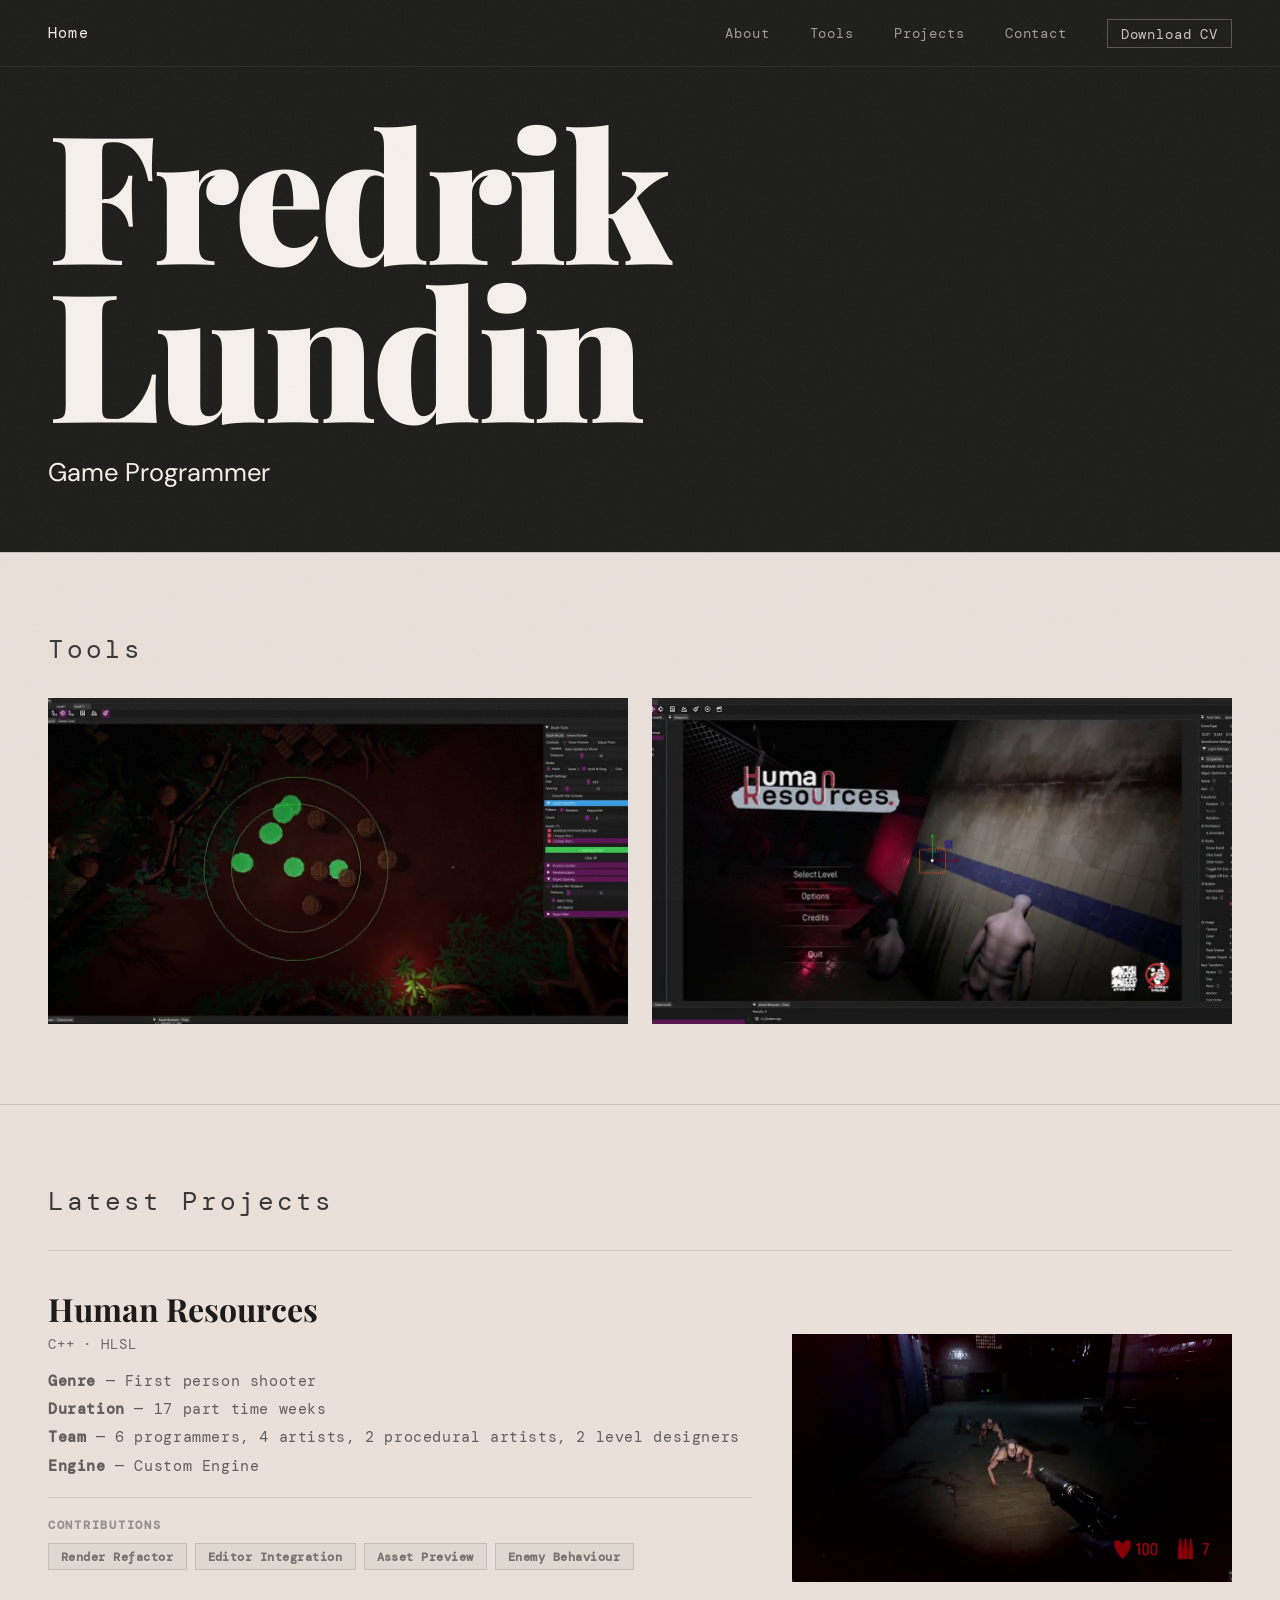
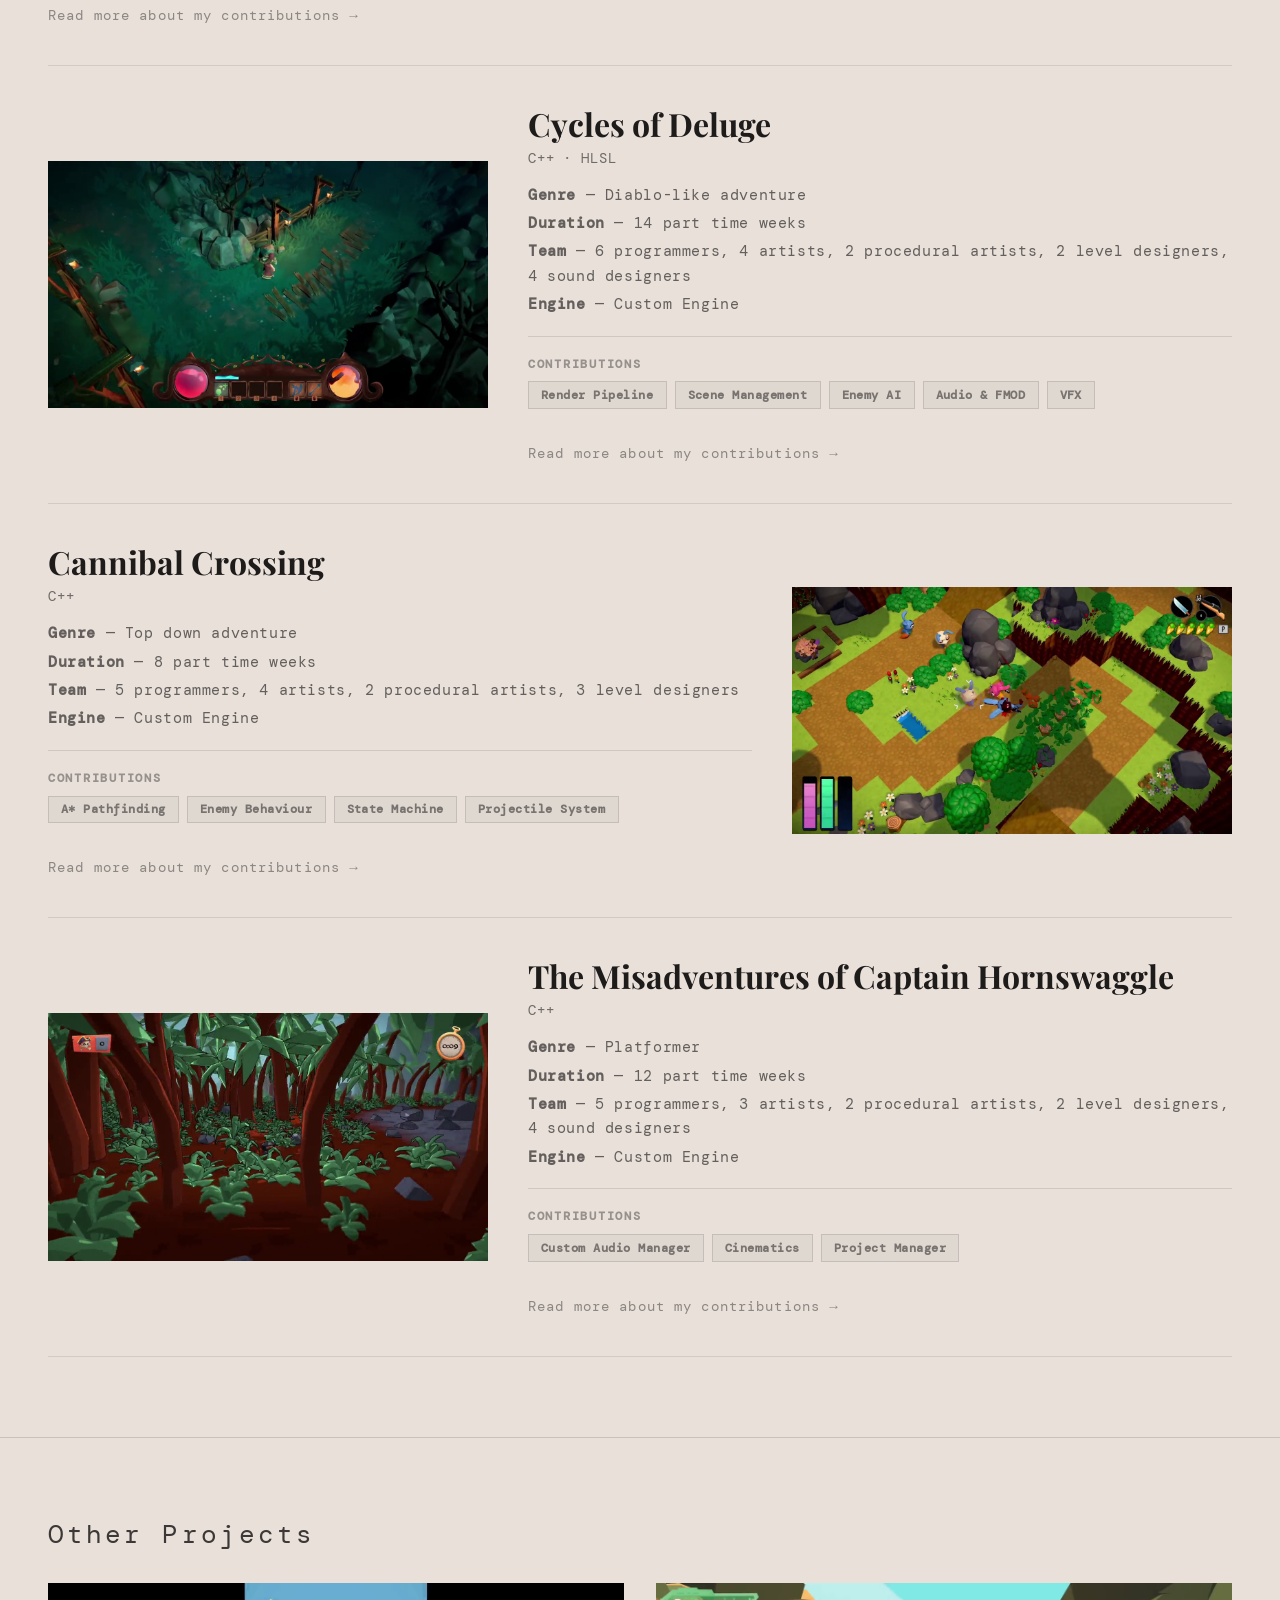
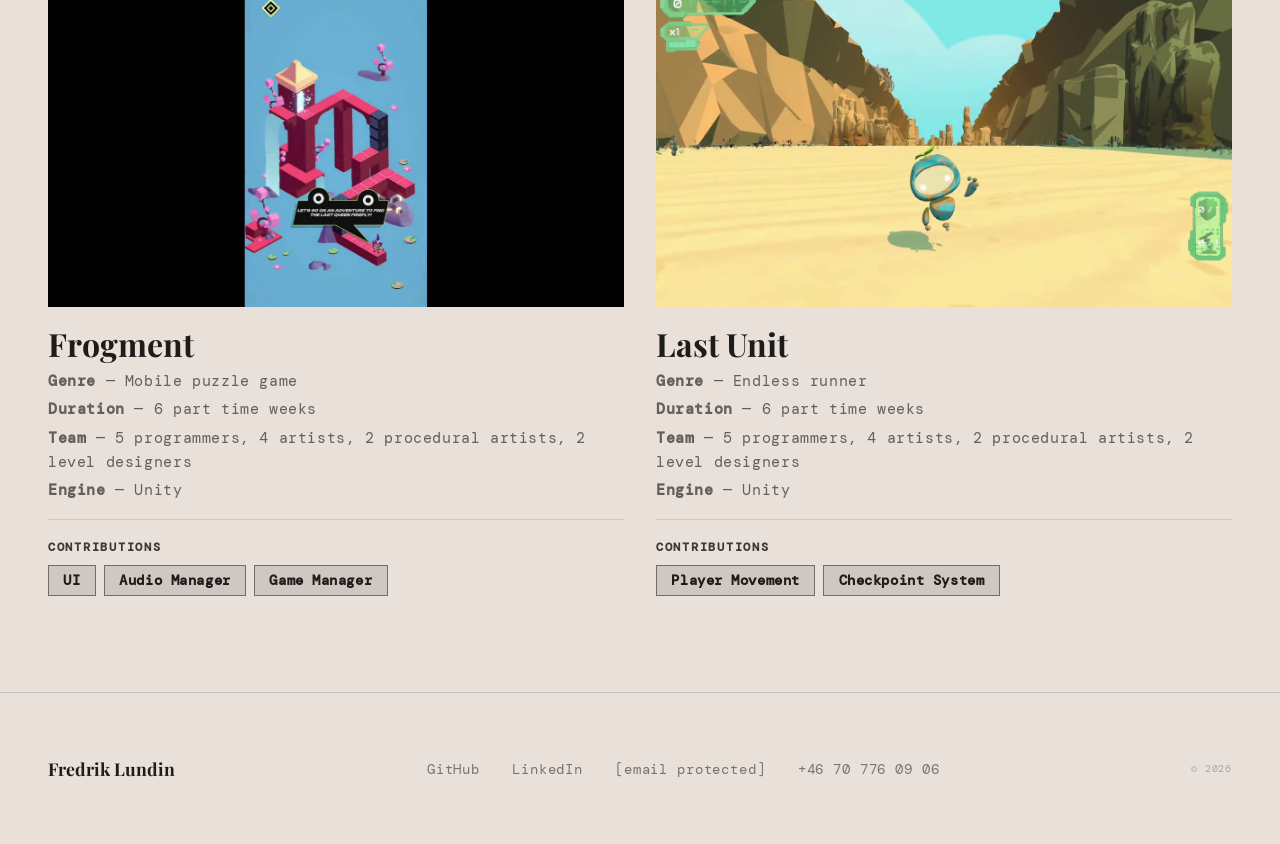
==== index.html @ 77d1da4c "Reverted changes" ====
<!DOCTYPE html>
<html lang="en">
<head>
<meta charset="UTF-8">
<meta name="viewport" content="width=device-width, initial-scale=1.0">
<title>Fredrik — Game Developer</title>
<link href="https://fonts.googleapis.com/css2?family=Playfair+Display:wght@400;700;900&family=DM+Mono:wght@300;400&family=DM+Sans:wght@300;400&display=swap" rel="stylesheet">
<style>
  :root {
    --bg:       #e8e0d9;
    --bg-light: #ddd4cb;
    --bg-card:  #d0c5bb;
    --fg:       #1e1b1b;
    --fg-muted: #3a3333;
    --cream:    #f5f0eb;
    --accent:   #1e1b1b;
    --serif:    'Playfair Display', serif;
    --mono:     'DM Mono', monospace;
    --sans:     'DM Sans', sans-serif;
  }

  *, *::before, *::after { box-sizing: border-box; margin: 0; padding: 0; }
  html { scroll-behavior: smooth; }

  body {
    background: var(--bg);
    color: var(--fg);
    font-family: var(--sans);
    overflow-x: hidden;
  }

  /* Max-width constraint for wide monitors */
  #page-home,
  #page-about,
  #page-contact,
  #page-tool-ui,
  #page-tool-editor,
  #page-project-1,
  #page-project-2,
  #page-project-3,
  #page-project-4 {
    max-width: 1700px;
    margin: 0 auto;
  }

  nav > * {
    flex-shrink: 0;
  }

  /* Grain */
  body::after {
    content: '';
    position: fixed;
    inset: 0;
    pointer-events: none;
    z-index: 200;
    opacity: 0.35;
    background-image: url("data:image/svg+xml,%3Csvg viewBox='0 0 512 512' xmlns='http://www.w3.org/2000/svg'%3E%3Cfilter id='n'%3E%3CfeTurbulence type='fractalNoise' baseFrequency='0.75' numOctaves='4' stitchTiles='stitch'/%3E%3C/filter%3E%3Crect width='100%25' height='100%25' filter='url(%23n)' opacity='0.08'/%3E%3C/svg%3E");
  }

  /* NAV */
  nav {
    position: fixed;
    top: 0; left: 0; right: 0;
    z-index: 100;
    display: flex;
    justify-content: space-between;
    align-items: center;
    padding: 1.4rem 3rem;
    background: #1e1e1c;
    border-bottom: 1px solid rgba(255,255,255,0.06);
  }

  .nav-logo {
    font-family: var(--mono);
    font-size: 0.95rem;
    letter-spacing: 0.08em;
    color: var(--cream);
    text-decoration: none;
    font-weight: 400;
  }

  .nav-links {
    display: flex;
    gap: 2.5rem;
    list-style: none;
  }

  .nav-links a {
    font-family: var(--mono);
    font-size: 0.9rem;
    letter-spacing: 0.06em;
    color: var(--cream);
    text-decoration: none;
    opacity: 0.6;
    transition: opacity 0.2s;
    padding-bottom: 2px;
    border-bottom: 1px solid transparent;
    transition: opacity 0.2s, border-color 0.2s;
  }
  .nav-links a:hover { opacity: 1; border-bottom-color: rgba(240,232,226,0.5); }
  .nav-cv { border: 1px solid rgba(240,232,226,0.35) !important; padding: 0.3rem 0.8rem !important; border-bottom: 1px solid rgba(240,232,226,0.35) !important; opacity: 0.8 !important; }
  .nav-cv:hover { opacity: 1 !important; border-color: rgba(240,232,226,0.8) !important; }

  /* HERO */
  .hero {
    padding: 7rem 3rem 3.5rem;
    position: relative;
    min-height: 44vh;
    display: flex;
    flex-direction: column;
    justify-content: flex-end;
    background: #1e1e1c;
  }

  h1 {
    font-family: var(--serif);
    font-size: clamp(5rem, 14vw, 13rem);
    font-weight: 900;
    line-height: 0.88;
    letter-spacing: -0.02em;
    color: var(--cream);
    opacity: 0;
    animation: fadeUp 0.9s ease forwards 0.1s;
  }

  .hero-desc {
    position: static;
    max-width: 480px;
    font-family: var(--sans);
    font-size: 1.6rem;
    line-height: 1.75;
    color: var(--cream);
    opacity: 0;
    margin-top: 1.5rem;
    animation: fadeUp 0.9s ease forwards 0.4s;
  }

  /* SECTION LABEL */
  .section-label {
    font-family: var(--mono);
    font-size: 1.6rem;
    letter-spacing: 0.12em;
    opacity: 0.85;
    margin-bottom: 2rem;
    display: block;
    font-weight: 400;
  }

  /* TOOLS SECTION */
  .tools {
    padding: 5rem 3rem;
    border-top: 1px solid rgba(26,17,24,0.15);
  }

  .tools-grid {
    display: grid;
    grid-template-columns: 1fr 1fr;
    gap: 1.5rem;
  }

  .tool-card {
    position: relative;
    aspect-ratio: 16/9;
    background: var(--bg-card);
    overflow: hidden;
    cursor: pointer;
    text-decoration: none;
    display: block;
  }

  .tool-card video {
    width: 100%;
    height: 100%;
    object-fit: cover;
    display: block;
    transition: transform 0.6s ease;
  }

  .tool-card:hover video {
    transform: scale(1.03);
  }

  /* Video placeholder for demo */
  .tool-placeholder {
    width: 100%;
    height: 100%;
    display: flex;
    align-items: center;
    justify-content: center;
    background: var(--bg-card);
    font-family: var(--mono);
    font-size: 0.65rem;
    letter-spacing: 0.15em;
    color: rgba(26,17,24,0.3);
    text-transform: lowercase;
  }

  .tool-card-overlay {
    position: absolute;
    inset: 0;
    background: linear-gradient(to top, rgba(26,17,24,0.7) 0%, transparent 50%);
    opacity: 0;
    transition: opacity 0.4s ease;
    display: flex;
    flex-direction: column;
    justify-content: flex-end;
    padding: 1.5rem;
  }

  .tool-card:hover .tool-card-overlay { opacity: 1; }

  .tool-card-name {
    font-family: var(--serif);
    font-size: 2rem;
    font-weight: 700;
    color: var(--cream);
    display: block;
    transform: translateY(8px);
    transition: transform 0.4s ease;
  }

  .tool-card-sub {
    font-family: var(--mono);
    font-size: 0.75rem;
    letter-spacing: 0.08em;
    color: rgba(240,232,226,0.8);
    display: block;
    margin-top: 0.4rem;
    transform: translateY(8px);
    transition: transform 0.4s ease 0.05s;
  }

  .tool-card:hover .tool-card-name,
  .tool-card:hover .tool-card-sub {
    transform: translateY(0);
  }

  /* Arrow indicator */
  .tool-arrow {
    position: absolute;
    top: 1rem;
    right: 1rem;
    width: 32px;
    height: 32px;
    border: 1px solid rgba(240,232,226,0.4);
    border-radius: 50%;
    display: flex;
    align-items: center;
    justify-content: center;
    opacity: 0;
    transform: scale(0.8);
    transition: opacity 0.3s, transform 0.3s;
  }
  .tool-card:hover .tool-arrow {
    opacity: 1;
    transform: scale(1);
  }
  .tool-arrow svg { fill: var(--cream); }

  /* PROJECTS SECTION */
  .projects {
    padding: 5rem 3rem;
    border-top: 1px solid rgba(26,17,24,0.15);
  }

  /* Alternating row layout */
  .project-row {
    display: grid;
    grid-template-columns: 1fr 1.6fr;
    gap: 2.5rem;
    align-items: center;
    padding: 2.5rem 0;
    border-bottom: 1px solid rgba(26,17,24,0.1);
  }

  .project-row:first-of-type { border-top: 1px solid rgba(26,17,24,0.1); }

  /* Odd rows: video left, text right (default) */
  /* Even rows: text left, video right */
  .project-row:nth-child(even) { grid-template-columns: 1.6fr 1fr; }
  .project-row:nth-child(even) .project-thumb { order: 2; }
  .project-row:nth-child(even) .project-info  { order: 1; }

  .project-card {
    display: contents; /* lets thumb and info be direct grid children */
    cursor: pointer;
    text-decoration: none;
  }

  .project-thumb {
    aspect-ratio: 16/9;
    background: var(--bg-card);
    overflow: hidden;
    position: relative;
    cursor: pointer;
  }

  .project-thumb-inner {
    width: 100%;
    height: 100%;
    background: var(--bg-card);
    display: flex;
    align-items: center;
    justify-content: center;
    font-family: var(--mono);
    font-size: 0.6rem;
    letter-spacing: 0.15em;
    color: rgba(26,17,24,0.25);
    transition: transform 0.6s ease;
  }

  .project-row:hover .project-thumb-inner { transform: scale(1.03); }

  .project-thumb.letterbox,
  .project-thumb.letterbox video {
    background: #e8e0d9;
    object-fit: contain; /* show bars instead of cropping */
  }
  .project-thumb::after {
    content: '';
    position: absolute;
    inset: 0;
    background: rgba(26,17,24,0.07);
    opacity: 0;
    transition: opacity 0.3s;
  }
  .project-row:hover .project-thumb::after { opacity: 1; }

  .project-info {
    padding: 0;
  }

  .project-title {
    font-family: var(--serif);
    font-size: 2rem;
    font-weight: 700;
    color: var(--fg);
    display: block;
    line-height: 1.1;
    margin-bottom: 0.5rem;
  }

  .project-category {
    font-family: var(--mono);
    font-size: 0.9rem;
    letter-spacing: 0.06em;
    color: var(--fg);
    opacity: 0.6;
    display: block;
    margin-bottom: 1rem;
  }

  .project-desc {
    font-family: var(--sans);
    font-size: 1rem;
    line-height: 1.8;
    opacity: 0.75;
    max-width: 340px;
  }

  .project-meta {
    display: flex;
    flex-direction: column;
    gap: 0.25rem;
    margin-bottom: 1rem;
  }

  .project-meta-item {
    font-family: var(--mono);
    font-size: 0.95rem;
    letter-spacing: 0.04em;
    opacity: 0.65;
    line-height: 1.6;
  }

  .project-meta-item strong {
    opacity: 1;
    color: var(--fg);
    font-weight: 700;
  }

  .project-contributions {
    margin-top: 1.2rem;
    padding-top: 1.2rem;
    border-top: 1px solid rgba(26,17,24,0.12);
    margin-bottom: 1rem;
  }

  .project-contributions-label {
    font-family: var(--mono);
    font-size: 0.78rem;
    letter-spacing: 0.14em;
    color: var(--fg);
    opacity: 0.4;
    display: block;
    margin-bottom: 0.6rem;
    text-transform: uppercase;
    font-weight: 700;
    transition: opacity 0.2s;
  }

  .project-contributions-list {
    display: flex;
    flex-wrap: wrap;
    gap: 0.5rem;
  }

  .project-contribution-pill {
    font-family: var(--mono);
    font-size: 0.78rem;
    font-weight: 700;
    letter-spacing: 0.04em;
    color: var(--fg);
    background: rgba(26,17,24,0.07);
    border: 1px solid rgba(26,17,24,0.25);
    padding: 0.3rem 0.75rem;
    opacity: 0.55;
    transition: opacity 0.2s, background 0.2s, border-color 0.2s;
  }
  .project-row:hover .project-contributions-label {
    opacity: 0.85;
  }
  .project-row:hover .project-contribution-pill {
    opacity: 1;
    background: rgba(26,17,24,0.12);
    border-color: rgba(26,17,24,0.5);
  }
  .project-link-hint {
    font-family: var(--mono);
    font-size: 0.88rem;
    letter-spacing: 0.08em;
    opacity: 0.45;
    display: inline-block;
    margin-top: 1.2rem;
    transition: opacity 0.2s;
  }
  .project-row:hover .project-link-hint { opacity: 1; }

  .other-project-card .project-contributions-label {
    opacity: 0.85;
  }

  .other-project-card .project-contribution-pill {
    opacity: 1;
    background: rgba(26,17,24,0.12);
    border-color: rgba(26,17,24,0.5);
    font-size: 0.88rem;
    padding: 0.35rem 0.9rem;
  }

  /* OTHER PROJECTS GRID */
  .other-projects-grid {
    display: grid;
    grid-template-columns: 1fr 1fr;
    gap: 2rem;
  }

  .other-project-card {
    display: flex;
    flex-direction: column;
    gap: 1.2rem;
  }

  .other-project-thumb {
    aspect-ratio: 16/9;
    background: var(--bg-card);
    overflow: hidden;
    position: relative;
  }

  .other-project-info { padding: 0; }

  @media (max-width: 680px) {
    .other-projects-grid { grid-template-columns: 1fr; }
  }

  /* FOOTER */
  footer {
    padding: 4rem 3rem;
    border-top: 1px solid rgba(26,17,24,0.15);
    display: flex;
    justify-content: space-between;
    align-items: center;
  }

  .footer-name {
    font-family: var(--serif);
    font-size: 1.1rem;
    font-weight: 700;
  }

  .footer-links {
    display: flex;
    gap: 2rem;
    list-style: none;
  }

  .footer-links a {
    font-family: var(--mono);
    font-size: 0.9rem;
    letter-spacing: 0.06em;
    color: var(--fg);
    text-decoration: none;
    opacity: 0.55;
    transition: opacity 0.2s;
  }
  .footer-links a:hover { opacity: 1; }

  .footer-copy {
    font-family: var(--mono);
    font-size: 0.6rem;
    opacity: 0.3;
    letter-spacing: 0.08em;
  }

  /* PAGE TRANSITIONS */
  .page { display: none; }
  .page.active { display: block; }

  /* ABOUT PAGE */
  .about-page {
    padding: 10rem 3rem 6rem;
    max-width: 700px;
  }

  .about-page h2 {
    font-family: var(--serif);
    font-size: clamp(2.5rem, 6vw, 5rem);
    font-weight: 900;
    line-height: 1;
    margin-bottom: 2rem;
    color: var(--cream);
    mix-blend-mode: overlay;
  }

  .about-page p {
    font-size: 0.85rem;
    line-height: 1.9;
    opacity: 0.75;
    margin-bottom: 1.2rem;
  }

  /* CONTACT PAGE */
  .contact-page {
    padding: 10rem 3rem 6rem;
  }

  .contact-page h2 {
    font-family: var(--serif);
    font-size: clamp(2.5rem, 6vw, 5rem);
    font-weight: 900;
    line-height: 1;
    margin-bottom: 3rem;
    color: var(--cream);
    mix-blend-mode: overlay;
  }

  .contact-links {
    display: flex;
    flex-direction: column;
    gap: 1rem;
  }

  .contact-link {
    font-family: var(--serif);
    font-size: 1.8rem;
    font-weight: 700;
    color: var(--fg);
    text-decoration: none;
    display: flex;
    align-items: center;
    gap: 1rem;
    border-top: 1px solid rgba(26,17,24,0.15);
    padding: 1.2rem 0;
    transition: opacity 0.2s;
  }
  .contact-link:hover { opacity: 0.6; }
  .contact-link:last-child { border-bottom: 1px solid rgba(26,17,24,0.15); }

  /* TOOL DETAIL PAGE */
  .tool-detail {
    padding: 10rem 3rem 6rem;
  }

  .tool-detail h2 {
    font-family: var(--serif);
    font-size: clamp(2.5rem, 6vw, 5rem);
    font-weight: 900;
    line-height: 1;
    margin-bottom: 1rem;
    color: var(--cream);
    mix-blend-mode: overlay;
  }

  .tool-detail-video {
    width: 100%;
    aspect-ratio: 16/9;
    background: var(--bg-card);
    margin: 2rem 0;
    display: flex;
    align-items: center;
    justify-content: center;
    font-family: var(--mono);
    font-size: 0.65rem;
    letter-spacing: 0.15em;
    color: rgba(26,17,24,0.3);
  }

  .tool-detail p {
    font-size: 0.85rem;
    line-height: 1.9;
    opacity: 0.75;
    max-width: 600px;
    margin-bottom: 1.2rem;
  }

  /* PROJECT DETAIL PAGE */
  .project-detail {
    padding: 10rem 3rem 6rem;
  }

  .project-detail h2 {
    font-family: var(--serif);
    font-size: clamp(2.5rem, 6vw, 5rem);
    font-weight: 900;
    line-height: 1;
    margin-bottom: 0.5rem;
    color: var(--cream);
    mix-blend-mode: overlay;
  }

  .project-detail-meta {
    font-family: var(--mono);
    font-size: 0.65rem;
    letter-spacing: 0.1em;
    opacity: 0.45;
    margin-bottom: 2rem;
  }

  .project-detail-cover {
    width: 100%;
    aspect-ratio: 16/9;
    background: var(--bg-card);
    margin-bottom: 2rem;
    display: flex;
    align-items: center;
    justify-content: center;
    font-family: var(--mono);
    font-size: 0.65rem;
    letter-spacing: 0.15em;
    color: rgba(26,17,24,0.3);
  }

  .project-detail p {
    font-size: 0.85rem;
    line-height: 1.9;
    opacity: 0.75;
    max-width: 600px;
    margin-bottom: 1.2rem;
  }

  .project-detail-tags {
    display: flex;
    flex-wrap: wrap;
    gap: 0.5rem;
    margin-bottom: 2rem;
  }

  .tag {
    font-family: var(--mono);
    font-size: 0.6rem;
    letter-spacing: 0.1em;
    border: 1px solid rgba(26,17,24,0.25);
    padding: 0.3rem 0.7rem;
    color: var(--fg);
    opacity: 0.6;
  }

  .back-btn {
    font-family: var(--mono);
    font-size: 1.3rem;
    letter-spacing: 0.1em;
    color: var(--fg);
    text-decoration: none;
    opacity: 0.5;
    display: inline-flex;
    align-items: center;
    gap: 0.5rem;
    margin-bottom: 3rem;
    cursor: pointer;
    background: none;
    border: none;
    transition: opacity 0.2s;
  }
  .back-btn:hover { opacity: 1; }

  @keyframes fadeUp {
    from { opacity: 0; transform: translateY(20px); }
    to   { opacity: 1; transform: translateY(0); }
  }

  /* Scroll reveal */
  .reveal {
    opacity: 0;
    transform: translateY(24px);
    transition: opacity 0.7s ease, transform 0.7s ease;
  }
  .reveal.visible {
    opacity: 1;
    transform: translateY(0);
  }

  /* ── TOOL PAGE ───────────────────────────────────────────────── */
  .tool-page {
    padding-top: 6rem;
    padding-bottom: 6rem;
  }

  .tp-hero {
    position: relative;
    width: 100%;
    aspect-ratio: 16/9;
    background: var(--bg-card);
    overflow: hidden;
    margin-bottom: 0;
  }

  .tp-video-placeholder {
    width: 100%;
    height: 100%;
    display: flex;
    align-items: center;
    justify-content: center;
    font-family: var(--mono);
    font-size: 0.65rem;
    letter-spacing: 0.15em;
    color: rgba(26,17,24,0.25);
    background: var(--bg-card);
    aspect-ratio: 16/9;
  }

  .tp-hero-title {
    position: absolute;
    bottom: 2rem;
    left: 3rem;
  }

  .tp-hero-title h2 {
    font-family: var(--serif);
    font-size: clamp(2.5rem, 6vw, 5rem);
    font-weight: 900;
    color: var(--cream);
    line-height: 1;
    text-shadow: 0 2px 20px rgba(0,0,0,0.5);
  }

  .tp-label {
    font-family: var(--mono);
    font-size: 0.7rem;
    letter-spacing: 0.2em;
    color: var(--accent);
    display: block;
    margin-bottom: 0.4rem;
  }

  /* Intro block */
  .tp-intro {
    padding: 2.5rem 3rem;
    border-bottom: 1px solid rgba(26,17,24,0.1);
    display: grid;
    grid-template-columns: 1fr auto;
    gap: 3rem;
    align-items: start;
  }

  .tp-desc {
    font-family: var(--sans);
    font-size: 1.15rem;
    line-height: 1.8;
    opacity: 0.75;
    max-width: 600px;
  }

  .tp-jumplinks {
    display: flex;
    flex-direction: column;
    gap: 0.6rem;
    min-width: 140px;
  }

  .tp-jump-label {
    font-family: var(--mono);
    font-size: 0.7rem;
    letter-spacing: 0.12em;
    opacity: 0.4;
    margin-bottom: 0.2rem;
  }

  .tp-jump-buttons {
    display: flex;
    flex-direction: column;
    gap: 0.5rem;
  }

  .tp-jump-btn {
    font-family: var(--mono);
    font-size: 1rem;
    letter-spacing: 0.08em;
    color: var(--fg);
    text-decoration: none;
    border: 1px solid rgba(26,17,24,0.2);
    padding: 0.65rem 1.4rem;
    transition: border-color 0.2s, opacity 0.2s;
    opacity: 0.7;
    text-align: center;
  }
  .tp-jump-btn:hover { opacity: 1; border-color: var(--fg); }

  .tp-section {
    padding: 3rem 3rem;
    border-top: 1px solid rgba(26,17,24,0.1);
  }

  /* Feature / Challenge rows — same as project rows */
  .tp-row {
    display: grid;
    grid-template-columns: 1fr 1.4fr;
    gap: 3rem;
    align-items: center;
    padding: 2.5rem 0;
    border-bottom: 1px solid rgba(26,17,24,0.08);
  }

  .tp-row:first-of-type { border-top: 1px solid rgba(26,17,24,0.08); }

  .tp-row-reverse {
    grid-template-columns: 1.4fr 1fr;
  }
  .tp-row-reverse .tp-carousel { order: 2; }
  .tp-row-reverse .tp-row-info  { order: 1; }

  .tp-row-video {
    aspect-ratio: 16/9;
    background: var(--bg-card);
    overflow: hidden;
    position: relative;
  }

  .tp-row-video .tp-video-placeholder {
    aspect-ratio: unset;
    height: 100%;
  }

  .tp-feature-title {
    font-family: var(--serif);
    font-size: 2rem;
    font-weight: 700;
    color: var(--fg);
    display: block;
    margin-bottom: 0.7rem;
    line-height: 1.1;
  }

  .tp-feature-desc {
    font-family: var(--sans);
    font-size: 1rem;
    line-height: 1.8;
    opacity: 0.7;
    margin-bottom: 1.2rem;
  }

  .tp-code-toggle {
    font-family: var(--mono);
    font-size: 0.85rem;
    letter-spacing: 0.1em;
    color: var(--fg);
    background: none;
    border: 1px solid rgba(26,17,24,0.25);
    padding: 0.5rem 1.1rem;
    cursor: pointer;
    opacity: 0.55;
    transition: opacity 0.2s, border-color 0.2s;
  }
  .tp-code-toggle:hover { opacity: 1; }
  .tp-code-toggle.open { opacity: 1; border-color: var(--accent); color: var(--accent); }

  .tp-code-block {
    background: #1e1b1b;
    padding: 1.2rem;
    overflow-x: auto;
  }

  .tp-code-block pre {
    font-family: var(--mono);
    font-size: 0.88rem;
    line-height: 1.8;
    color: #f8f8f2;
    white-space: pre;
  }

  .tp-code-block .kw  { color: #ae81ff; }
  .tp-code-block .fn  { color: #a6e22e; }
  .tp-code-block .str { color: #e6db74; }
  .tp-code-block .cmt { color: #75715e; font-style: italic; }
  .tp-code-block .num { color: #fd971f; }

  /* ── CAROUSEL ────────────────────────────────────────────────── */
  .tp-carousel {
    display: flex;
    flex-direction: column;
    gap: 0;
    position: relative;
  }

  .tp-carousel-track {
    position: relative;
    aspect-ratio: 16/9;
    background: var(--bg-card);
    overflow: hidden;
  }

  .tp-carousel-slide {
    display: none;
    width: 100%;
    height: 100%;
    position: absolute;
    inset: 0;
  }
  .tp-carousel-slide.active { display: block; }

  .tp-carousel-slide .tp-video-placeholder {
    aspect-ratio: unset;
    height: 100%;
  }

  .tp-carousel-bar {
    display: flex;
    align-items: center;
    justify-content: space-between;
    padding: 0.6rem 0;
    border-bottom: 1px solid rgba(26,17,24,0.08);
    margin-bottom: 0.8rem;
  }

  .tp-carousel-arrow {
    font-family: var(--mono);
    font-size: 1rem;
    background: none;
    border: 1px solid rgba(26,17,24,0.2);
    color: var(--fg);
    width: 36px;
    height: 36px;
    cursor: pointer;
    opacity: 0.5;
    transition: opacity 0.2s, border-color 0.2s;
    display: flex;
    align-items: center;
    justify-content: center;
  }
  .tp-carousel-arrow:hover { opacity: 1; border-color: var(--fg); }

  .tp-carousel-counter {
    font-family: var(--mono);
    font-size: 0.78rem;
    letter-spacing: 0.1em;
    opacity: 0.4;
  }

  /* Code panel — overlays the tp-row-info side */
  .tp-row { position: relative; overflow: hidden; }

  .tp-code-overlay {
    position: absolute;
    top: 0; right: 0;
    width: 45%;
    height: 100%;
    background: #1e1b1b;
    padding: 1.5rem;
    display: flex;
    flex-direction: column;
    gap: 0.8rem;
    opacity: 0;
    transform: translateX(20px);
    pointer-events: none;
    transition: opacity 0.35s ease, transform 0.35s ease;
    z-index: 10;
    overflow: hidden;
  }

  .tp-row-reverse .tp-code-overlay {
    right: auto;
    left: 0;
    transform: translateX(-20px);
  }

  .tp-code-overlay.visible {
    opacity: 1;
    transform: translateX(0);
    pointer-events: all;
  }

  .tp-overlay-header {
    display: flex;
    align-items: center;
    justify-content: space-between;
    border-bottom: 1px solid rgba(245,240,235,0.1);
    padding-bottom: 0.6rem;
    flex-shrink: 0;
  }

  .tp-overlay-label {
    font-family: var(--mono);
    font-size: 0.7rem;
    letter-spacing: 0.15em;
    color: var(--accent);
    opacity: 0.8;
  }

  .tp-overlay-close {
    font-family: var(--mono);
    font-size: 0.75rem;
    background: none;
    border: none;
    color: rgba(245,240,235,0.4);
    cursor: pointer;
    transition: color 0.2s;
    padding: 0;
  }
  .tp-overlay-close:hover { color: rgba(245,240,235,0.9); }

  .tp-overlay-arrows {
    display: flex;
    align-items: center;
    gap: 0.6rem;
  }

  .tp-overlay-counter {
    font-family: var(--mono);
    font-size: 0.72rem;
    color: rgba(245,240,235,0.3);
    letter-spacing: 0.1em;
  }

  .tp-overlay-arrow {
    font-family: var(--mono);
    font-size: 0.85rem;
    background: none;
    border: 1px solid rgba(245,240,235,0.15);
    color: rgba(245,240,235,0.5);
    width: 28px;
    height: 28px;
    cursor: pointer;
    display: flex;
    align-items: center;
    justify-content: center;
    transition: all 0.2s;
  }
  .tp-overlay-arrow:hover { border-color: rgba(245,240,235,0.5); color: rgba(245,240,235,0.9); }

  .tp-overlay-code {
    display: none;
    flex: 1;
    overflow: auto;
    min-height: 0;
  }
  .tp-overlay-code.active { display: block; }

  .tp-overlay-code pre {
    font-family: var(--mono);
    font-size: 0.75rem;
    line-height: 1.75;
    color: #f8f8f2;
    white-space: pre;
  }

  .tp-overlay-code pre .kw  { color: #ae81ff; }
  .tp-overlay-code pre .fn  { color: #a6e22e; }
  .tp-overlay-code pre .str { color: #e6db74; }
  .tp-overlay-code pre .cmt { color: #75715e; font-style: italic; }
  .tp-overlay-code pre .num { color: #fd971f; }

  .tp-carousel-codes { display: none; } /* hidden — code lives in overlay now */

  /* ── LIGHTBOX ────────────────────────────────────────────────── */
  .tp-lightbox {
    display: flex;
    position: fixed;
    inset: 0;
    z-index: 999;
    background: rgba(10,9,9,0.92);
    align-items: center;
    justify-content: center;
    padding: 2rem;
    backdrop-filter: blur(4px);
    opacity: 0;
    pointer-events: none;
    transition: opacity 0.25s ease;
    visibility: hidden;
  }

  .tp-lightbox.open {
    opacity: 1;
    pointer-events: all;
    visibility: visible;
  }

  @keyframes lbFadeIn {
    from { opacity: 0; }
    to   { opacity: 1; }
  }

  .tp-lightbox-inner {
    width: 100%;
    max-width: 1200px;
    background: #161414;
    display: flex;
    flex-direction: column;
    max-height: 90vh;
    overflow: hidden;
    animation: lbSlideUp 0.3s ease forwards;
  }

  .tp-lightbox-body {
    display: flex;
    flex-direction: column;
    flex: 1;
    overflow: auto;
    min-height: 0;
  }

  .tp-lightbox-video {
    background: #000;
    position: relative;
    width: 100%;
    aspect-ratio: 16/9;
    flex-shrink: 0;
  }

  .tp-lightbox-slide {
    display: none;
    width: 100%;
    height: 100%;
    position: absolute;
    inset: 0;
  }
  .tp-lightbox-slide.active { display: block; }

  .tp-lightbox-slide video,
  .tp-lightbox-slide iframe {
    width: 100%;
    height: 100%;
    object-fit: contain;
  }

  .tp-lightbox-slide .tp-video-placeholder {
    width: 100%;
    height: 100%;
    background: #111;
    color: rgba(245,240,235,0.2);
    position: absolute;
    inset: 0;
    display: flex;
    align-items: center;
    justify-content: center;
    font-family: var(--mono);
    font-size: 0.65rem;
    letter-spacing: 0.15em;
  }

  .tp-lightbox-code {
    background: #1a1818;
    border-top: 1px solid rgba(245,240,235,0.06);
    display: flex;
    flex-direction: column;
    flex-shrink: 0;
  }

  .tp-lightbox-code-header {
    padding: 0.7rem 1.5rem;
    border-bottom: 1px solid rgba(245,240,235,0.06);
    font-family: var(--mono);
    font-size: 0.68rem;
    letter-spacing: 0.15em;
    color: var(--accent);
    flex-shrink: 0;
  }

  .tp-lightbox-code-body {
    padding: 1.2rem 1.5rem;
    max-height: 220px;
    overflow: auto;
  }

  .tp-lightbox-code-slide {
    display: none;
  }
  .tp-lightbox-code-slide.active { display: block; }

  .tp-lightbox-code-slide pre {
    font-family: var(--mono);
    font-size: 0.8rem;
    line-height: 1.8;
    color: #f8f8f2;
    white-space: pre;
    overflow-x: auto;
  }

  .tp-lightbox-code-slide pre .kw  { color: #ae81ff; }
  .tp-lightbox-code-slide pre .fn  { color: #a6e22e; }
  .tp-lightbox-code-slide pre .str { color: #e6db74; }
  .tp-lightbox-code-slide pre .cmt { color: #75715e; font-style: italic; }
  .tp-lightbox-code-slide pre .num { color: #fd971f; }

  .tp-lightbox-footer {
    padding: 0.8rem 1.5rem;
    border-top: 1px solid rgba(245,240,235,0.06);
    flex-shrink: 0;
  }

  .tp-lightbox-desc {
    font-family: var(--sans);
    font-size: 0.85rem;
    line-height: 1.7;
    color: rgba(245,240,235,0.5);
  }

  @keyframes lbSlideUp {
    from { transform: translateY(16px); opacity: 0; }
    to   { transform: translateY(0);    opacity: 1; }
  }

  .tp-lightbox-header {
    display: flex;
    align-items: center;
    justify-content: space-between;
    padding: 1rem 1.5rem;
    border-bottom: 1px solid rgba(245,240,235,0.08);
    flex-shrink: 0;
  }

  .tp-lightbox-title {
    font-family: var(--serif);
    font-size: 1.2rem;
    font-weight: 700;
    color: var(--cream);
  }

  .tp-lightbox-nav {
    display: flex;
    align-items: center;
    gap: 0.8rem;
  }

  .tp-lightbox-arrow {
    font-family: var(--mono);
    font-size: 1rem;
    background: none;
    border: 1px solid rgba(245,240,235,0.2);
    color: #f8f8f2;
    width: 36px;
    height: 36px;
    cursor: pointer;
    display: flex;
    align-items: center;
    justify-content: center;
    transition: all 0.2s;
  }
  .tp-lightbox-arrow:hover { border-color: #f8f8f2; color: var(--cream); }

  .tp-lightbox-counter {
    font-family: var(--mono);
    font-size: 0.78rem;
    color: rgba(245,240,235,0.35);
    letter-spacing: 0.1em;
    min-width: 40px;
    text-align: center;
  }

  .tp-lightbox-close {
    font-family: var(--mono);
    font-size: 0.8rem;
    background: none;
    border: 1px solid rgba(245,240,235,0.2);
    color: rgba(245,240,235,0.5);
    padding: 0.4rem 0.9rem;
    cursor: pointer;
    transition: all 0.2s;
    letter-spacing: 0.08em;
  }
  .tp-lightbox-close:hover { border-color: #f8f8f2; color: var(--cream); }



  /* Click cursor on carousel track */
  .tp-carousel-track { cursor: pointer; }

  /* ── END LIGHTBOX ────────────────────────────────────────────── */

  /* ── PROJECT PAGES ───────────────────────────────────────────── */
  .proj-page { padding-top: 6rem; padding-bottom: 6rem; }

  .proj-hero {
    position: relative; width: 100%; aspect-ratio: 16/9;
    background: var(--bg-card); overflow: hidden;
  }
  .proj-hero-overlay {
    position: absolute; inset: 0;
    background: linear-gradient(to top, rgba(15,12,12,0.82) 0%, transparent 55%);
    display: flex; flex-direction: column; justify-content: flex-end;
    padding: 2.5rem 3rem;
  }
  .proj-hero video, .proj-hero img { width:100%; height:100%; object-fit:cover; display:block; }
  .proj-hero-label {
    font-family: var(--mono); font-size: 0.7rem; letter-spacing: 0.2em;
    color: var(--accent); margin-bottom: 0.5rem; display: block;
  }
  .proj-hero h2 {
    font-family: var(--serif); font-size: clamp(2.5rem, 5vw, 4.5rem);
    font-weight: 900; color: var(--cream); line-height: 1;
    text-shadow: 0 2px 20px rgba(0,0,0,0.5); margin-bottom: 1rem;
  }
  .proj-trailer-btn {
    display: inline-flex; align-items: center; gap: 0.5rem;
    font-family: var(--mono); font-size: 0.75rem; letter-spacing: 0.1em;
    color: var(--cream); border: 1px solid rgba(240,232,226,0.45);
    padding: 0.45rem 1rem; text-decoration: none;
    transition: border-color 0.2s, opacity 0.2s; opacity: 0.8; align-self: flex-start;
  }
  .proj-trailer-btn:hover { opacity: 1; border-color: rgba(240,232,226,0.9); }

  .proj-meta-bar {
    display: flex; align-items: center; gap: 2rem;
    padding: 1.2rem 3rem; border-bottom: 1px solid rgba(26,17,24,0.1); flex-wrap: wrap;
  }
  .proj-meta-item { font-family: var(--mono); font-size: 0.72rem; letter-spacing: 0.08em; opacity: 0.5; }

  .proj-intro { padding: 2.5rem 3rem; border-bottom: 1px solid rgba(26,17,24,0.1); max-width: 820px; }
  .proj-intro p { font-family: var(--sans); font-size: 1.05rem; line-height: 1.85; opacity: 0.75; }

  .proj-section-label {
    font-family: var(--mono); font-size: 1.6rem; letter-spacing: 0.12em;
    opacity: 0.85; display: block; padding: 2rem 3rem 0;
  }
  .proj-contributions { padding: 0 3rem 4rem; }

  .proj-contribution {
    padding: 2.5rem 0; border-bottom: 1px solid rgba(26,17,24,0.08); max-width: 820px;
  }
  .proj-contribution:first-of-type { border-top: 1px solid rgba(26,17,24,0.08); margin-top: 1.5rem; }

  .proj-contribution-split {
    padding: 2.5rem 0; border-bottom: 1px solid rgba(26,17,24,0.08);
    display: grid; grid-template-columns: 1.3fr 1fr; gap: 3.5rem; align-items: start;
    max-width: 100%;
  }
  .proj-contribution-split:first-of-type { border-top: 1px solid rgba(26,17,24,0.08); margin-top: 1.5rem; }

  .proj-contribution-media {
    aspect-ratio: 16/9; background: var(--bg-card); overflow: hidden; position: relative; width: 100%;
  }
  .proj-contribution-media video, .proj-contribution-media img {
    width: 100%; height: 100%; object-fit: cover; display: block;
  }
  .proj-contribution-media .tp-video-placeholder { aspect-ratio: unset; height: 100%; }

  .proj-contribution-title {
    font-family: var(--serif); font-size: 1.6rem; font-weight: 700;
    color: var(--fg); display: block; margin-bottom: 0.7rem; line-height: 1.1;
  }
  .proj-contribution-desc {
    font-family: var(--sans); font-size: 0.9rem; line-height: 1.85;
    opacity: 0.7; margin-bottom: 1.1rem;
  }
  .proj-award {
    display: inline-flex; align-items: center; gap: 0.5rem;
    font-family: var(--mono); font-size: 0.68rem; letter-spacing: 0.12em;
    color: var(--accent); border: 1px solid var(--accent);
    padding: 0.3rem 0.8rem; margin-bottom: 1.5rem; opacity: 0.8;
  }
  .proj-code-toggle {
    font-family: var(--mono); font-size: 0.78rem; letter-spacing: 0.1em;
    color: var(--fg); background: none; border: 1px solid rgba(26,17,24,0.25);
    padding: 0.4rem 1rem; cursor: pointer; opacity: 0.55;
    transition: opacity 0.2s, border-color 0.2s;
  }
  .proj-code-toggle:hover { opacity: 1; }
  .proj-code-toggle.open { opacity: 1; border-color: var(--accent); color: var(--accent); }

  .proj-code-block {
    display: none; background: #1e1b1b; padding: 1.2rem 1.5rem;
    margin-top: 1rem; overflow-x: auto; max-width: 860px;
  }
  .proj-code-block pre {
    font-family: var(--mono); font-size: 0.78rem; line-height: 1.8;
    color: #f8f8f2; white-space: pre;
  }
  .proj-code-block pre .kw  { color: #ae81ff; }
  .proj-code-block pre .fn  { color: #a6e22e; }
  .proj-code-block pre .str { color: #e6db74; }
  .proj-code-block pre .cmt { color: #75715e; font-style: italic; }
  .proj-code-block pre .num { color: #fd971f; }

  @media (max-width: 680px) {
    .proj-meta-bar, .proj-intro, .proj-contributions, .proj-section-label { padding-left: 1.2rem; padding-right: 1.2rem; }
    .proj-hero-overlay { padding: 1.5rem 1.2rem; }
    .proj-contribution-split { grid-template-columns: 1fr; gap: 1.2rem; }
  }
  /* Cycles of Deluge — text-heavy, center the content */
  #page-project-1 .proj-contributions {
    max-width: 900px;
    margin-left: auto;
    margin-right: auto;
    padding-left: 0;
    padding-right: 0;
  }
  #page-project-1 .proj-contribution-split {
    max-width: 100%;
    width: calc(100% + 6rem);
    margin-left: -3rem;
    padding-left: 3rem;
    padding-right: 3rem;
  }
  #page-project-1 .proj-intro {
    max-width: 900px;
    margin-left: auto;
    margin-right: auto;
  }
  #page-project-1 .proj-section-label {
    max-width: 900px;
    margin-left: auto;
    margin-right: auto;
    padding-left: 0;
    padding-right: 0;
  }
  #page-project-1 .proj-contribution-title { font-size: 1.9rem; }
  #page-project-1 .proj-contribution { max-width: 100%; padding: 3rem 0; }
  #page-project-1 .proj-contribution-desc { font-size: 0.95rem; opacity: 0.75; max-width: 100%; }
  /* Wide contributions container — no max-width constraint */
  .proj-contributions-wide {
    max-width: 100% !important;
    padding-left: 0 !important;
    padding-right: 0 !important;
  }

  .proj-contribution-border {
    padding: 3rem 3rem;
    border-bottom: 1px solid rgba(26,17,24,0.08);
  }
  .proj-contribution-border:first-of-type { border-top: 1px solid rgba(26,17,24,0.08); }

  /* Two-column layout */
  .proj-twocol {
    display: grid;
    grid-template-columns: 1fr 1fr;
    gap: 4rem;
    align-items: center;
  }

  /* Video variant — video gets slightly more space */
  .proj-twocol.has-video {
    grid-template-columns: 1.2fr 1fr;
    align-items: start;
  }

  .proj-twocol-reverse {
    direction: ltr;
  }
  .proj-twocol-reverse .proj-twocol-text { order: 2; }
  .proj-twocol-reverse .proj-twocol-code { order: 1; }

  .proj-twocol-media {
    aspect-ratio: 16/9;
    background: var(--bg-card);
    overflow: hidden;
    position: relative;
    width: 100%;
  }
  .proj-twocol-media video,
  .proj-twocol-media img { width:100%; height:100%; object-fit:cover; display:block; }
  .proj-twocol-media .tp-video-placeholder { aspect-ratio: unset; height: 100%; }

  .proj-twocol-text .proj-contribution-title {
    font-family: var(--serif); font-size: 1.6rem; font-weight: 700;
    color: var(--fg); display: block; margin-bottom: 0.7rem; line-height: 1.1;
  }
  .proj-twocol-text .proj-contribution-desc {
    font-family: var(--sans); font-size: 0.9rem; line-height: 1.85;
    opacity: 0.7; margin-bottom: 1.1rem;
  }

  .proj-twocol-code .proj-code-block,
  .proj-twocol-code .proj-code-slides { max-width: 100%; }

  .proj-twocol-code .proj-code-block {
    max-height: 380px;
    overflow: auto;
  }

  @media (max-width: 900px) {
    .proj-twocol, .proj-twocol.has-video { grid-template-columns: 1fr; gap: 1.5rem; }
    .proj-twocol-reverse { direction: ltr; }
    .proj-contribution-border { padding: 2rem 1.2rem; }
  }
  .proj-contribution-stacked {
    max-width: 100% !important;
  }

  .proj-contribution-media-full {
    width: 100%;
    aspect-ratio: 16/9;
    background: var(--bg-card);
    overflow: hidden;
    position: relative;
    margin-bottom: 2rem;
  }

  .proj-contribution-media-full video,
  .proj-contribution-media-full img {
    width: 100%; height: 100%; object-fit: cover; display: block;
  }

  .proj-contribution-media-full .tp-video-placeholder {
    aspect-ratio: unset; height: 100%;
  }

  .proj-contribution-stacked-body {
    max-width: 820px;
  }
  .proj-code-slides {
    margin-top: 1rem;
    max-width: 860px;
  }

  .proj-code-slide {
    display: none;
  }
  .proj-code-slide.active { display: block; }

  .proj-code-slides-bar {
    display: flex;
    align-items: center;
    gap: 0.8rem;
    margin-bottom: 0.5rem;
  }

  .proj-slide-arrow {
    font-family: var(--mono);
    font-size: 0.85rem;
    background: none;
    border: 1px solid rgba(26,17,24,0.2);
    color: var(--fg);
    width: 28px; height: 28px;
    cursor: pointer;
    display: flex; align-items: center; justify-content: center;
    opacity: 0.5;
    transition: opacity 0.2s;
  }
  .proj-slide-arrow:hover { opacity: 1; }

  .proj-slide-counter {
    font-family: var(--mono);
    font-size: 0.7rem;
    letter-spacing: 0.1em;
    opacity: 0.4;
  }

  /* Side-by-side comparison (before/after, texture pairs) */
  .proj-compare {
    display: grid;
    grid-template-columns: 1fr 1fr;
    gap: 1.5rem;
    margin-bottom: 2rem;
  }

  .proj-compare-item {
    display: flex;
    flex-direction: column;
    gap: 0.5rem;
  }

  .proj-compare-label {
    font-family: var(--mono);
    font-size: 0.72rem;
    letter-spacing: 0.1em;
    opacity: 0.45;
    text-align: center;
  }

  .chal-title {
    font-family: var(--serif);
    font-size: 1.9rem;
    font-weight: 700;
    text-align: center;
    margin-bottom: 1.8rem;
    color: var(--fg);
  }

  /* Full-width code block under challenge text */
  .chal-code-full {
    max-width: 100%;
    margin-top: 1.5rem;
  }
  .chal-code-full .proj-code-slides,
  .chal-code-full .proj-code-block { max-width: 100%; }
  .proj-text-only {
    max-width: 760px;
    padding-left: 1.5rem;
    border-left: 3px solid var(--accent);
  }
  .proj-text-only .proj-contribution-title {
    font-family: var(--serif);
    font-size: 1.9rem;
    font-weight: 700;
    display: block;
    margin-bottom: 0.7rem;
  }

  .proj-chal-body {
    max-width: 820px;
  }

  @media (max-width: 680px) {
    .proj-compare { grid-template-columns: 1fr; }
  }

  @media (max-width: 680px) {

    /* Nav — stack logo above links, or hide links behind a simpler layout */
    nav {
      padding: 1rem 1.2rem;
      flex-wrap: wrap;
      gap: 0.6rem;
    }
    .nav-links {
      gap: 1.2rem;
    }
    .nav-links a {
      font-size: 0.6rem;
    }

    /* Hero — just reduce padding on mobile, desc is already inline */
    .hero {
      padding: 5.5rem 1.2rem 2.5rem;
      min-height: unset;
    }
    .hero-desc {
      font-size: 0.85rem;
      margin-top: 1rem;
    }

    /* Sections */
    .tools, .projects {
      padding: 3rem 1.2rem;
    }

    /* Tools — stack vertically on mobile */
    .tools-grid {
      grid-template-columns: 1fr;
      gap: 1rem;
    }

    /* Projects — single column, video on top, text below */
    .project-row,
    .project-row:nth-child(even) {
      grid-template-columns: 1fr;
      gap: 1rem;
      padding: 1.8rem 0;
    }
    .project-row:nth-child(even) .project-thumb { order: 0; }
    .project-row:nth-child(even) .project-info  { order: 1; }

    .project-title { font-size: 1.2rem; }
    .project-desc  { font-size: 0.75rem; }

    /* Footer — stack vertically */
    footer {
      flex-direction: column;
      align-items: flex-start;
      gap: 1.2rem;
      padding: 2.5rem 1.2rem;
    }
    .footer-links {
      flex-wrap: wrap;
      gap: 1rem;
    }

    /* Detail pages */
    .about-page,
    .contact-page,
    .tool-detail,
    .project-detail {
      padding: 6rem 1.2rem 4rem;
    }
  }
</style>
</head>
<body>

<nav>
  <a class="nav-logo" href="#" onclick="showPage('home')">Home</a>
  <ul class="nav-links">
    <li><a href="#" onclick="showPage('about'); return false;">About</a></li>
    <li><a href="#" onclick="showPage('home','tools'); return false;">Tools</a></li>
    <li><a href="#" onclick="showPage('home','projects'); return false;">Projects</a></li>
    <li><a href="#" onclick="showPage('contact'); return false;">Contact</a></li>
    <li><a href="CV_Fredrik_Lundin.pdf" download class="nav-cv">Download CV</a></li>
  </ul>
</nav>

<!-- ═══════════════════════════════════════ HOME PAGE -->
<div id="page-home" class="page active">

  <section class="hero">
    <h1>Fredrik<br>Lundin</h1>
    <p class="hero-desc">Game Programmer</p>
  </section>

  <!-- TOOLS -->
  <section class="tools" id="tools">
    <span class="section-label">Tools</span>
    <div class="tools-grid">

      <a class="tool-card" href="#" onclick="showPage('tool-ui'); return false;">
        <!--
          TO ADD YOUR VIDEO:
          Replace the .tool-placeholder div with:
          <video autoplay loop muted playsinline src="your-tool-video.mp4"></video>
        -->
        <video muted loop playsinline preload="none" data-src="videos/AssetbrushWeb.mp4" poster="images/assetbrushimages/objectspaceingthumbnail.png" style="width:100%;height:100%;object-fit:cover;display:block;"></video>
        <div class="tool-card-overlay">
          <span class="tool-card-name">Asset Brush</span>
          <span class="tool-card-sub">Designer facing tool, custom engine</span>
        </div>
        <div class="tool-arrow">
          <svg width="10" height="10" viewBox="0 0 10 10"><path d="M1 9L9 1M9 1H3M9 1V7"/></svg>
        </div>
      </a>

      <a class="tool-card" href="#" onclick="showPage('tool-editor'); return false;">
        <video muted loop playsinline preload="none" data-src="videos/EditorWeb.mp4" poster="images/UIeditorimages/uiEssentialsthumbnail.png" style="width:100%;height:100%;object-fit:cover;position:absolute;inset:0;"></video>
        <div class="tool-card-overlay">
          <span class="tool-card-name">UI Editor with Animator</span>
          <span class="tool-card-sub">Designer facing tool, custom engine</span>
        </div>
        <div class="tool-arrow">
          <svg width="10" height="10" viewBox="0 0 10 10"><path d="M1 9L9 1M9 1H3M9 1V7"/></svg>
        </div>
      </a>

    </div>
  </section>

  <!-- PROJECTS -->
  <section class="projects" id="projects">
    <span class="section-label">Latest Projects</span>

    <div class="project-row" onclick="showPage('project-2')" style="cursor:pointer;">
      <div class="project-thumb">
        <div class="project-thumb-inner"><video muted loop playsinline preload="none" data-src="videos/HumanResourcesWeb.mp4" poster="images/HRthumbnailImage.png" style="width:100%;height:100%;object-fit:cover;display:block;position:absolute;inset:0;"></video></div>
      </div>
      <div class="project-info">
        <span class="project-title">Human Resources</span>
        <span class="project-category">C++ · HLSL</span>
        <div class="project-meta">
          <span class="project-meta-item"><strong>Genre</strong> — First person shooter</span>
          <span class="project-meta-item"><strong>Duration</strong> — 17 part time weeks</span>
          <span class="project-meta-item"><strong>Team</strong> — 6 programmers, 4 artists, 2 procedural artists, 2 level designers</span>
          <span class="project-meta-item"><strong>Engine</strong> — Custom Engine</span>
        </div>
        <div class="project-contributions">
          <span class="project-contributions-label">Contributions</span>
          <div class="project-contributions-list"><span class="project-contribution-pill">Render Refactor</span><span class="project-contribution-pill">Editor Integration</span><span class="project-contribution-pill">Asset Preview</span><span class="project-contribution-pill">Enemy Behaviour</span></div>
        </div>
        <span class="project-link-hint">Read more about my contributions →</span>
      </div>
    </div>


    <div class="project-row" onclick="showPage('project-1')" style="cursor:pointer;">
      <div class="project-thumb">
        <div class="project-thumb-inner"><video muted loop playsinline preload="none" data-src="videos/CyclesWeb.mp4" poster="images/CyclesthumbnailImage.png" style="width:100%;height:100%;object-fit:cover;display:block;position:absolute;inset:0;"></video></div>
      </div>
      <div class="project-info">
        <span class="project-title">Cycles of Deluge</span>
        <span class="project-category">C++ · HLSL</span>
        <div class="project-meta">
          <span class="project-meta-item"><strong>Genre</strong> — Diablo-like adventure</span>
          <span class="project-meta-item"><strong>Duration</strong> — 14 part time weeks</span>
          <span class="project-meta-item"><strong>Team</strong> — 6 programmers, 4 artists, 2 procedural artists, 2 level designers, 4 sound designers</span>
          <span class="project-meta-item"><strong>Engine</strong> — Custom Engine</span>
        </div>
        <div class="project-contributions">
          <span class="project-contributions-label">Contributions</span>
          <div class="project-contributions-list"><span class="project-contribution-pill">Render Pipeline</span><span class="project-contribution-pill">Scene Management</span><span class="project-contribution-pill">Enemy AI</span><span class="project-contribution-pill">Audio & FMOD</span><span class="project-contribution-pill">VFX</span></div>
        </div>
        <span class="project-link-hint">Read more about my contributions →</span>
      </div>
    </div>

    <div class="project-row" onclick="showPage('project-3')" style="cursor:pointer;">
      <div class="project-thumb">
        <div class="project-thumb-inner"><video muted loop playsinline preload="none" data-src="videos/CannibalcrossingWeb.mp4" poster="images/CannibalthumbnailImage.png" style="width:100%;height:100%;object-fit:cover;display:block;position:absolute;inset:0;"></video></div>
      </div>
      <div class="project-info">
        <span class="project-title">Cannibal Crossing</span>
        <span class="project-category">C++</span>
        <div class="project-meta">
          <span class="project-meta-item"><strong>Genre</strong> — Top down adventure</span>
          <span class="project-meta-item"><strong>Duration</strong> — 8 part time weeks</span>
          <span class="project-meta-item"><strong>Team</strong> — 5 programmers, 4 artists, 2 procedural artists, 3 level designers</span>
          <span class="project-meta-item"><strong>Engine</strong> — Custom Engine</span>
        </div>
        <div class="project-contributions">
          <span class="project-contributions-label">Contributions</span>
          <div class="project-contributions-list"><span class="project-contribution-pill">A* Pathfinding</span><span class="project-contribution-pill">Enemy Behaviour</span><span class="project-contribution-pill">State Machine</span><span class="project-contribution-pill">Projectile System</span></div>
        </div>
        <span class="project-link-hint">Read more about my contributions →</span>
      </div>
    </div>

    <div class="project-row" onclick="showPage('project-4')" style="cursor:pointer;">
      <div class="project-thumb">
        <div class="project-thumb-inner"><video muted loop playsinline preload="none" data-src="videos/HornswaggleWeb.mp4" poster="images/hornswagllethumbnailimage.png" style="width:100%;height:100%;object-fit:cover;display:block;position:absolute;inset:0;"></video></div>
      </div>
      <div class="project-info">
        <span class="project-title">The Misadventures of Captain Hornswaggle</span>
        <span class="project-category">C++</span>
        <div class="project-meta">
          <span class="project-meta-item"><strong>Genre</strong> — Platformer</span>
          <span class="project-meta-item"><strong>Duration</strong> — 12 part time weeks</span>
          <span class="project-meta-item"><strong>Team</strong> — 5 programmers, 3 artists, 2 procedural artists, 2 level designers, 4 sound designers</span>
          <span class="project-meta-item"><strong>Engine</strong> — Custom Engine</span>
        </div>
        <div class="project-contributions">
          <span class="project-contributions-label">Contributions</span>
          <div class="project-contributions-list"><span class="project-contribution-pill">Custom Audio Manager</span><span class="project-contribution-pill">Cinematics</span><span class="project-contribution-pill">Project Manager</span></div>
        </div>
        <span class="project-link-hint">Read more about my contributions →</span>
      </div>
    </div>

  </section>

  <!-- OTHER PROJECTS -->
  <section class="projects" id="other-projects">
    <span class="section-label">Other Projects</span>
    <div class="other-projects-grid">

      <div class="other-project-card">
        <div class="other-project-thumb">
          <video muted loop playsinline preload="none" data-src="videos/FrogmentnoncroppedWeb.mp4" poster="images/Frogmentthumbnailimage.png" style="width:100%;height:100%;object-fit:cover;display:block;position:absolute;inset:0;"></video>
        </div>
        <div class="other-project-info">
          <span class="project-title">Frogment</span>
          <div class="project-meta" style="margin-top:0.5rem;">
            <span class="project-meta-item"><strong>Genre</strong> — Mobile puzzle game</span>
            <span class="project-meta-item"><strong>Duration</strong> — 6 part time weeks</span>
            <span class="project-meta-item"><strong>Team</strong> — 5 programmers, 4 artists, 2 procedural artists, 2 level designers</span>
            <span class="project-meta-item"><strong>Engine</strong> — Unity</span>
          </div>
          <div class="project-contributions" style="margin-top:0.8rem;">
            <span class="project-contributions-label">Contributions</span>
            <div class="project-contributions-list">
              <span class="project-contribution-pill">UI</span>
              <span class="project-contribution-pill">Audio Manager</span>
              <span class="project-contribution-pill">Game Manager</span>
            </div>
          </div>
        </div>
      </div>

      <div class="other-project-card">
        <div class="other-project-thumb">
          <video muted loop playsinline preload="none" data-src="videos/LastunitWeb.mp4" poster="images/lastunitthumbnailimage.png" style="width:100%;height:100%;object-fit:cover;display:block;position:absolute;inset:0;"></video>
        </div>
        <div class="other-project-info">
          <span class="project-title">Last Unit</span>
          <div class="project-meta" style="margin-top:0.5rem;">
            <span class="project-meta-item"><strong>Genre</strong> — Endless runner</span>
            <span class="project-meta-item"><strong>Duration</strong> — 6 part time weeks</span>
            <span class="project-meta-item"><strong>Team</strong> — 5 programmers, 4 artists, 2 procedural artists, 2 level designers</span>
            <span class="project-meta-item"><strong>Engine</strong> — Unity</span>
          </div>
          <div class="project-contributions" style="margin-top:0.8rem;">
            <span class="project-contributions-label">Contributions</span>
            <div class="project-contributions-list">
              <span class="project-contribution-pill">Player Movement</span>
              <span class="project-contribution-pill">Checkpoint System</span>
            </div>
          </div>
        </div>
      </div>

    </div>
  </section>

  <footer>
    <span class="footer-name">Fredrik Lundin</span>
    <ul class="footer-links">
      <li><a href="https://github.com/fredriklundingit" target="_blank">GitHub</a></li>
      <li><a href="https://www.linkedin.com/in/fredrik-lundin-917a391bb/" target="_blank">LinkedIn</a></li>
      <li><a href="/cdn-cgi/l/email-protection#4d2b3f28293f2426633f632138232924230d2a202c2421632e2220"><span class="__cf_email__" data-cfemail="95f3e7f0f1e7fcfebbe7bbf9e0fbf1fcfbd5f2f8f4fcf9bbf6faf8">[email&#160;protected]</span></a></li>
      <li><a href="tel:+46707760906">+46 70 776 09 06</a></li>
    </ul>
    <span class="footer-copy">© 2026</span>
  </footer>

</div>

<!-- ═══════════════════════════════════════ ABOUT PAGE -->
<div id="page-about" class="page">
  <div class="about-page">
    <button class="back-btn" onclick="showPage('home')">← back</button>
    <h2>about me</h2>
    <p>
      I'm a game programming student at The Game Assembly in Stockholm,
      specialising in engine systems, rendering, and editor tooling.
      I build the things that make games possible — from deferred rendering
      pipelines to artist-facing UI editors.
    </p>
    <p>
      I care about writing systems that are fast, readable, and actually
      useful for the people who work with them. Outside of code I'm an actor,
      which probably explains why I care so much about what ends up on screen.
    </p>
    <p>
      Currently looking for internship and junior positions in engine or
      tools programming.
    </p>
    <p>
      I am part of The Game Assembly's internship program. As per the agreement between the Games Industry and The Game Assembly, neither student nor company may be in contact with one another regarding internships before April 15. Any internship offers can be made on April 27th, at the earliest.
    </p>
  </div>
  <footer>
    <span class="footer-name">Fredrik Lundin</span>
    <ul class="footer-links">
      <li><a href="https://github.com/fredriklundingit" target="_blank">GitHub</a></li>
      <li><a href="https://www.linkedin.com/in/fredrik-lundin-917a391bb/" target="_blank">LinkedIn</a></li>
      <li><a href="/cdn-cgi/l/email-protection#bfd9cddadbcdd6d491cd91d3cad1dbd6d1ffd8d2ded6d391dcd0d2"><span class="__cf_email__" data-cfemail="4b2d392e2f392220653965273e252f22250b2c262a222765282426">[email&#160;protected]</span></a></li>
      <li><a href="tel:+46707760906">+46 70 776 09 06</a></li>
    </ul>
    <span class="footer-copy">© 2026</span>
  </footer>
</div>

<!-- ═══════════════════════════════════════ CONTACT PAGE -->
<div id="page-contact" class="page">
  <div class="contact-page">
    <button class="back-btn" onclick="showPage('home')">← back</button>
    <h2>Get in Touch</h2>
    <div class="contact-links">
      <a class="contact-link" href="/cdn-cgi/l/email-protection#0e687c6b6a7c6765207c20627b606a67604e69636f6762206d6163"><span class="__cf_email__" data-cfemail="9afce8fffee8f3f1b4e8b4f6eff4fef3f4dafdf7fbf3f6b4f9f5f7">[email&#160;protected]</span> ↗</a>
      <a class="contact-link" href="tel:+46707760906">+46 70 776 09 06 ↗</a>
      <a class="contact-link" href="https://www.linkedin.com/in/fredrik-lundin-917a391bb/" target="_blank">LinkedIn ↗</a>
      <a class="contact-link" href="https://github.com/fredriklundingit" target="_blank">GitHub ↗</a>
      <a class="contact-link" href="CV_Fredrik_Lundin.pdf" download>Download CV ↓</a>
    </div>
  </div>
</div>

<!-- ═══════════════════════════════════════ TOOL DETAIL: ASSET BRUSH -->
<div id="page-tool-ui" class="page">
  <div class="tool-page">

    <button class="back-btn" onclick="showPage('home')" style="margin:0 3rem 0;">← Back</button>

    <!-- HERO VIDEO -->
    <div class="tp-hero">
      <video muted loop playsinline preload="none" data-src="videos/AssetbrushWeb.mp4" poster="images/assetbrushimages/objectspaceingthumbnail.png" style="width:100%;height:100%;object-fit:cover;display:block;position:absolute;inset:0;"></video>
      <div class="tp-hero-title">
        <span class="tp-label">Tool</span>
        <h2>Asset Brush</h2>
      </div>
    </div>

    <!-- DESCRIPTION + JUMP LINKS PROMINENT -->
    <div class="tp-intro">
      <p class="tp-desc">[]</p>
      <div class="tp-jumplinks">
        <span class="tp-jump-label">Jump to section</span>
        <div class="tp-jump-buttons">
          <a class="tp-jump-btn" href="#ab-features">Features</a>
          <a class="tp-jump-btn" href="#ab-challenges">Challenges</a>
        </div>
      </div>
    </div>

    <!-- FEATURES -->
    <div class="tp-section" id="ab-features">
      <span class="section-label" style="font-size:1.6rem;opacity:0.85;">Features</span>

      <!-- Feature 1: Spacing & Draw Mode -->
      <div class="tp-row" id="feat-1">
        <div class="tp-carousel" data-carousel="feat-1">
          <div class="tp-carousel-track">
            <div class="tp-carousel-slide active">
              <video muted loop playsinline preload="none" data-src="videos/AssetBrushPage/Objectspaceing.mp4" poster="images/assetbrushimages/objectspaceingthumbnail.png" style="width:100%;height:100%;object-fit:cover;display:block;position:absolute;inset:0;"></video>
            </div>
            <div class="tp-carousel-slide">
              <video muted loop playsinline preload="none" data-src="videos/AssetBrushPage/PositionscatteredWeb.mp4" poster="images/assetbrushimages/positionscatterthumbnail.png" style="width:100%;height:100%;object-fit:cover;display:block;position:absolute;inset:0;"></video>
            </div>
          </div>
          <div class="tp-carousel-bar">
            <button class="tp-carousel-arrow" onclick="carouselPrev('feat-1')">←</button>
            <span class="tp-carousel-counter">1 / 2</span>
            <button class="tp-carousel-arrow" onclick="carouselNext('feat-1')">→</button>
          </div>
          <button class="tp-code-toggle" onclick="carouselToggleCode('feat-1')">View Code ↓</button>
          <div class="tp-carousel-codes">
            <div class="tp-code-block tp-carousel-code active" style="display:none;">
              <pre><span class="cmt">// Slide 1 — Add your spacing code here</span></pre>
            </div>
            <div class="tp-code-block tp-carousel-code" style="display:none;">
              <pre><span class="cmt">// Slide 2 — Add your draw mode code here</span></pre>
            </div>
          </div>
        </div>
        <div class="tp-row-info">
          <span class="tp-feature-title">Spacing & Draw Mode</span>
          <p class="tp-feature-desc">Both draw and erase mode let the user choose between hold-and-drag or single click, giving fine-grained control over how assets are placed. Asset selection can be either random or sequential — useful when a more predictable outcome is wanted. The draw mode also supports preview and none preview mode, for even more control.<br><br>Spacing is handled in two ways. The user can control the distance between each brush stroke, so each batch is placed at a set interval from the previous one. On top of that, minimum spacing between individual objects can be enabled — either against all previously painted objects, or just within the current batch.
          </p>
        </div>
      <div class="tp-code-overlay" id="overlay-feat-1">
        <div class="tp-overlay-header">
          <span class="tp-overlay-label">Code</span>
          <div style="display:flex;align-items:center;gap:0.8rem;">
            <div class="tp-overlay-arrows">
              <button class="tp-overlay-arrow" onclick="overlayNav('feat-1',-1)">←</button>
              <span class="tp-overlay-counter" id="overlay-counter-feat-1">1 / 3</span>
              <button class="tp-overlay-arrow" onclick="overlayNav('feat-1',1)">→</button>
            </div>
            <button class="tp-overlay-close" onclick="carouselToggleCode('feat-1')">✕ Close</button>
          </div>
        </div>
        <div class="tp-overlay-code active" data-slide="0">
          <pre><span class="kw">void</span> <span class="fn">AssetBrush::Update</span>(<span class="kw">bool</span> isLeftMouseDown)
{
    <span class="fn">HandleInput</span>();

    <span class="kw">if</span> (!myIsActive || !myBrush.isValid)
    {
        myWasMouseDownLastFrame = <span class="kw">false</span>;
        <span class="kw">return</span>;
    }

    <span class="kw">if</span> (myBrush.mode == BrushMode::Paint)
    {
        <span class="kw">const bool</span> hasAssets = !myAssetPalette.empty();
        <span class="kw">if</span> (!hasAssets)
        {
            myWasMouseDownLastFrame = <span class="kw">false</span>;
            <span class="kw">return</span>;
        }
    }

    <span class="cmt">// --- Hold and drag ---</span>
    <span class="kw">if</span> (myPlacementMode == PlacementMode::HoldAndDrag)
    {
        <span class="kw">if</span> (isLeftMouseDown)
        {
            <span class="kw">bool</span> shouldAct = <span class="kw">false</span>;

            <span class="cmt">// First click - always act</span>
            <span class="kw">if</span> (!myWasMouseDownLastFrame)
            {
                shouldAct = <span class="kw">true</span>;
            }
            <span class="cmt">// Holding - check distance from last action</span>
            <span class="kw">else</span>
            {
                <span class="kw">float</span> distanceFromLast = (myBrush.position - myLastPlacedPosition).<span class="fn">LengthSqr</span>();
                <span class="kw">if</span> (distanceFromLast &gt;= FMath::<span class="fn">Sq</span>(myBrush.strokeSpacing))
                {
                    shouldAct = <span class="kw">true</span>;
                }
            }

            <span class="kw">if</span> (shouldAct)
            {
                <span class="kw">if</span> (myBrush.mode == BrushMode::Paint)
                {
                    <span class="fn">PlaceObject</span>();
                }
                <span class="kw">else if</span> (myBrush.mode == BrushMode::Erase)
                {
                    <span class="fn">EraseObjects</span>();
                }
                myLastPlacedPosition = myBrush.position;
            }
        }
    }
    <span class="cmt">// --- Single click ---</span>
    <span class="kw">else if</span> (myPlacementMode == PlacementMode::SingleClick)
    {
        <span class="kw">if</span> (isLeftMouseDown && !myWasMouseDownLastFrame)
        {
            <span class="kw">if</span> (myBrush.mode == BrushMode::Paint)
            {
                <span class="fn">PlaceObject</span>();
            }
            <span class="kw">else if</span> (myBrush.mode == BrushMode::Erase)
            {
                <span class="fn">EraseObjects</span>();
            }
        }
    }

    myWasMouseDownLastFrame = isLeftMouseDown;
}</pre>
        </div>
        <div class="tp-overlay-code" data-slide="1">
          <pre>std::shared_ptr&lt;Tga::SceneObject&gt; <span class="fn">AssetBrush::PlaceObjectWithAsset</span>(Tga::StringId aAssetPath, std::vector&lt;Tga::Vector3f&gt;&amp; someCurrentBatchPositions) <span class="kw">const</span>
{
    <span class="kw">constexpr int</span> maxAttempts = <span class="num">10</span>;
    <span class="kw">for</span> (<span class="kw">int</span> attempt = <span class="num">0</span>; attempt &lt; maxAttempts; attempt++)
    {
        OffsetResult offsetResult = <span class="fn">CalculateOffsetPosition</span>();
        <span class="kw">if</span> (!offsetResult.valid)
        {
            <span class="kw">continue</span>;
        }

        Tga::Vector3f position = offsetResult.position;
        Tga::Vector3f surfaceNormal = offsetResult.normal;

        <span class="kw">if</span> (!<span class="fn">IsSlopeValid</span>(surfaceNormal))
        {
            <span class="kw">continue</span>;
        }

        <span class="kw">if</span> (myBrush.useMinimumSpacing)
        {
            <span class="kw">if</span> (myBrush.checkOnlyCurrentBatch)
            {
                <span class="kw">if</span> (<span class="fn">IsPositionTooCloseInBatch</span>(position, myBrush.minimumSpacing, someCurrentBatchPositions))
                {
                    <span class="kw">continue</span>;
                }
            }
            <span class="kw">else</span>
            {
                <span class="kw">if</span> (<span class="fn">IsPositionTooClose</span>(position, myBrush.minimumSpacing))
                {
                    <span class="kw">continue</span>;
                }
            }
        }

        someCurrentBatchPositions.<span class="fn">push_back</span>(position);

        Tga::Quaternionf finalRotation = <span class="fn">CalculateRandomRotation</span>(surfaceNormal);
        Tga::Vector3f rotationEuler = finalRotation.<span class="fn">GetYawPitchRoll</span>();
        Tga::Vector3f randomScale = <span class="fn">CalculateRandomScale</span>();

        <span class="kw">auto</span> object = std::make_shared&lt;Tga::SceneObject&gt;();

        std::filesystem::path assetFilePath(aAssetPath.<span class="fn">GetString</span>());
        Tga::StringId objectDefinitionName = Tga::StringRegistry::<span class="fn">RegisterOrGetString</span>(assetFilePath.<span class="fn">stem</span>().<span class="fn">string</span>());

        object-&gt;<span class="fn">SetSceneObjectDefintionName</span>(objectDefinitionName);
        object-&gt;<span class="fn">GetTRS</span>().translation = position;
        object-&gt;<span class="fn">GetTRS</span>().rotation = rotationEuler;
        object-&gt;<span class="fn">GetTRS</span>().scale = randomScale;

        <span class="kw">if</span> (myAdjustPivot)
        {
            <span class="cmt">// Only used for preview objects</span>
            <span class="kw">float</span> zeroOffset = <span class="num">0.f</span>;
            <span class="fn">CalculateNewPivot</span>(object, zeroOffset);
        }

        <span class="kw">return</span> object;
    }
    <span class="kw">return</span> <span class="kw">nullptr</span>;
}</pre>
        </div>
        <div class="tp-overlay-code" data-slide="2">
          <pre><span class="kw">bool</span> <span class="fn">AssetBrush::IsPositionTooClose</span>(<span class="kw">const</span> Tga::Vector3f&amp; aNewPos, <span class="kw">float</span> aMinDistance) <span class="kw">const</span>
{
    <span class="kw">int</span> cellX = <span class="kw">static_cast</span>&lt;<span class="kw">int</span>&gt;(<span class="fn">floorf</span>(aNewPos.x / mySpatialCellSize));
    <span class="kw">int</span> cellY = <span class="kw">static_cast</span>&lt;<span class="kw">int</span>&gt;(<span class="fn">floorf</span>(aNewPos.y / mySpatialCellSize));
    <span class="kw">int</span> cellZ = <span class="kw">static_cast</span>&lt;<span class="kw">int</span>&gt;(<span class="fn">floorf</span>(aNewPos.z / mySpatialCellSize));

    <span class="kw">for</span> (<span class="kw">int</span> dx = <span class="num">-1</span>; dx &lt;= <span class="num">1</span>; dx++)
    {
        <span class="kw">for</span> (<span class="kw">int</span> dy = <span class="num">-1</span>; dy &lt;= <span class="num">1</span>; dy++)
        {
            <span class="kw">for</span> (<span class="kw">int</span> dz = <span class="num">-1</span>; dz &lt;= <span class="num">1</span>; dz++)
            {
                <span class="kw">auto</span> it = mySpatialGrid.<span class="fn">find</span>({ cellX + dx, cellY + dy, cellZ + dz });
                <span class="kw">if</span> (it == mySpatialGrid.<span class="fn">end</span>())
                {
                    <span class="kw">continue</span>;
                }

                <span class="kw">for</span> (<span class="kw">const</span> Tga::Vector3f&amp; pos : it-&gt;second)
                {
                    <span class="kw">if</span> ((pos - aNewPos).<span class="fn">LengthSqr</span>() &lt; FMath::<span class="fn">Sq</span>(aMinDistance))
                    {
                        <span class="kw">return</span> <span class="kw">true</span>;
                    }
                }
            }
        }
    }

    <span class="kw">return</span> <span class="kw">false</span>;
}

<span class="kw">bool</span> <span class="fn">AssetBrush::IsPositionTooCloseInBatch</span>(<span class="kw">const</span> Tga::Vector3f&amp; aNewPos, <span class="kw">float</span> aMinDistance, <span class="kw">const</span> std::vector&lt;Tga::Vector3f&gt;&amp; someBatchPositions)
{
    <span class="cmt">// Check against all objects in the current placement batch,</span>
    <span class="cmt">// does not check against other batches placed by brush this session</span>
    <span class="kw">for</span> (<span class="kw">const auto</span>&amp; pos : someBatchPositions)
    {
        <span class="kw">float</span> distance = (pos - aNewPos).<span class="fn">LengthSqr</span>();
        <span class="kw">if</span> (distance &lt; FMath::<span class="fn">Sq</span>(aMinDistance))
        {
            <span class="kw">return</span> <span class="kw">true</span>;
        }
    }

    <span class="kw">return</span> <span class="kw">false</span>;
}</pre>
        </div>
      </div>
      </div>

      <!-- Feature 2: Multi-Asset Drawing -->
      <div class="tp-row tp-row-reverse" id="feat-2">
        <div class="tp-carousel" data-carousel="feat-2">
          <div class="tp-carousel-track">
            <div class="tp-carousel-slide active">
              <video muted loop playsinline preload="none" data-src="videos/AssetBrushPage/MultiassetWeb.mp4" poster="images/assetbrushimages/multiassetthumbnail.png" style="width:100%;height:100%;object-fit:cover;display:block;position:absolute;inset:0;"></video>
            </div>
            <div class="tp-carousel-slide">
              <div class="tp-video-placeholder">[]</div>
            </div>
          </div>
          <div class="tp-carousel-bar">
            <button class="tp-carousel-arrow" onclick="carouselPrev('feat-2')">←</button>
            <span class="tp-carousel-counter">1 / 2</span>
            <button class="tp-carousel-arrow" onclick="carouselNext('feat-2')">→</button>
          </div>
          <button class="tp-code-toggle" onclick="carouselToggleCode('feat-2')">View Code ↓</button>
          <div class="tp-carousel-codes">
            <div class="tp-code-block tp-carousel-code active" style="display:none;">
              <pre><span class="cmt">// Slide 1 — Add your multi-asset code here</span></pre>
            </div>
            <div class="tp-code-block tp-carousel-code" style="display:none;">
              <pre><span class="cmt">// Slide 2 — Add your code here</span></pre>
            </div>
          </div>
        </div>
        <div class="tp-row-info">
          <span class="tp-feature-title">Multi-Asset Drawing</span>
          <p class="tp-feature-desc">As a first iteration I only allowed placement of one unique asset — this quickly became underwhelming. Multi asset drawing gives the user unlimited choices in how to design their clusters. With randomization per asset, spacing and the ability to tune how many assets to place, each brush stroke can generate something unique.</p>
        </div>
      <div class="tp-code-overlay" id="overlay-feat-2">
        <div class="tp-overlay-header">
          <span class="tp-overlay-label">Code</span>
          <div style="display:flex;align-items:center;gap:0.8rem;">
            <div class="tp-overlay-arrows">
              <button class="tp-overlay-arrow" onclick="carouselNav('feat-2',-1)">←</button>
              <span class="tp-overlay-counter" id="overlay-counter-feat-2">1 / 2</span>
              <button class="tp-overlay-arrow" onclick="carouselNav('feat-2',1)">→</button>
            </div>
            <button class="tp-overlay-close" onclick="carouselToggleCode('feat-2')">✕ Close</button>
          </div>
        </div>
        <div class="tp-overlay-code active" data-slide="0">
          <pre><span class="cmt">// Slide 1 code</span></pre>
        </div>
        <div class="tp-overlay-code" data-slide="1">
          <pre><span class="cmt">// Slide 2 code</span></pre>
        </div>
      </div>
      </div>

      <!-- Feature 3: Randomize -->
      <div class="tp-row" id="feat-3">
        <div class="tp-carousel" data-carousel="feat-3">
          <div class="tp-carousel-track">
            <div class="tp-carousel-slide active">
              <video muted loop playsinline preload="none" data-src="videos/AssetBrushPage/RandomizationWeb.mp4" poster="images/assetbrushimages/randomizationthumbnail.png" style="width:100%;height:100%;object-fit:cover;display:block;position:absolute;inset:0;"></video>
            </div>
            <div class="tp-carousel-slide">
              <div class="tp-video-placeholder">[]</div>
            </div>
          </div>
          <div class="tp-carousel-bar">
            <button class="tp-carousel-arrow" onclick="carouselPrev('feat-3')">←</button>
            <span class="tp-carousel-counter">1 / 2</span>
            <button class="tp-carousel-arrow" onclick="carouselNext('feat-3')">→</button>
          </div>
          <button class="tp-code-toggle" onclick="carouselToggleCode('feat-3')">View Code ↓</button>
          <div class="tp-carousel-codes">
            <div class="tp-code-block tp-carousel-code active" style="display:none;">
              <pre><span class="cmt">// Slide 1 — Add your randomization code here</span></pre>
            </div>
            <div class="tp-code-block tp-carousel-code" style="display:none;">
              <pre><span class="cmt">// Slide 2 — Add your code here</span></pre>
            </div>
          </div>
        </div>
        <div class="tp-row-info">
          <span class="tp-feature-title">Randomize</span>
          <p class="tp-feature-desc">Randomization gives the user a tool for creating unique assets in each batch. I've chosen to divide it into yaw/pitch/roll and scale, to give the user an easy overview of what is available. I noticed that with the inclusion of previews and the ability to turn off auto generate, this was also very useful for more detailed work, such as single asset placement, when working in a concentrated area.</p>
        </div>
      <div class="tp-code-overlay" id="overlay-feat-3">
        <div class="tp-overlay-header">
          <span class="tp-overlay-label">Code</span>
          <div style="display:flex;align-items:center;gap:0.8rem;">
            <div class="tp-overlay-arrows">
              <button class="tp-overlay-arrow" onclick="carouselNav('feat-3',-1)">←</button>
              <span class="tp-overlay-counter" id="overlay-counter-feat-3">1 / 2</span>
              <button class="tp-overlay-arrow" onclick="carouselNav('feat-3',1)">→</button>
            </div>
            <button class="tp-overlay-close" onclick="carouselToggleCode('feat-3')">✕ Close</button>
          </div>
        </div>
        <div class="tp-overlay-code active" data-slide="0">
          <pre><span class="cmt">// Slide 1 code</span></pre>
        </div>
        <div class="tp-overlay-code" data-slide="1">
          <pre><span class="cmt">// Slide 2 code</span></pre>
        </div>
      </div>
      </div>

      <!-- Feature 4: Slope Filtering -->
      <div class="tp-row tp-row-reverse" id="feat-4">
        <div class="tp-carousel" data-carousel="feat-4">
          <div class="tp-carousel-track">
            <div class="tp-carousel-slide active">
              <video muted loop playsinline preload="none" data-src="videos/AssetBrushPage/SlopefilteringWeb.mp4" poster="images/assetbrushimages/slopefilterthumbnail.png" style="width:100%;height:100%;object-fit:cover;display:block;position:absolute;inset:0;"></video>
            </div>
            <div class="tp-carousel-slide">
              <div class="tp-video-placeholder">[]</div>
            </div>
          </div>
          <div class="tp-carousel-bar">
            <button class="tp-carousel-arrow" onclick="carouselPrev('feat-4')">←</button>
            <span class="tp-carousel-counter">1 / 2</span>
            <button class="tp-carousel-arrow" onclick="carouselNext('feat-4')">→</button>
          </div>
          <button class="tp-code-toggle" onclick="carouselToggleCode('feat-4')">View Code ↓</button>
          <div class="tp-carousel-codes">
            <div class="tp-code-block tp-carousel-code active" style="display:none;">
              <pre><span class="cmt">// Slide 1 — Add your slope filtering code here</span></pre>
            </div>
            <div class="tp-code-block tp-carousel-code" style="display:none;">
              <pre><span class="cmt">// Slide 2 — Add your code here</span></pre>
            </div>
          </div>
        </div>
        <div class="tp-row-info">
          <span class="tp-feature-title">Slope Filtering</span>
          <p class="tp-feature-desc">Slope filtering works by sampling the normals in the terrain map, giving the user the ability to only target specific elevations in the terrain, without worrying about being careful around edges such as walls or steep cliffs. This also works the other way around, if the user only wants to work on cliff walls or paint along a cliff wall for example.</p>
        </div>
      <div class="tp-code-overlay" id="overlay-feat-4">
        <div class="tp-overlay-header">
          <span class="tp-overlay-label">Code</span>
          <div style="display:flex;align-items:center;gap:0.8rem;">
            <div class="tp-overlay-arrows">
              <button class="tp-overlay-arrow" onclick="carouselNav('feat-4',-1)">←</button>
              <span class="tp-overlay-counter" id="overlay-counter-feat-4">1 / 2</span>
              <button class="tp-overlay-arrow" onclick="carouselNav('feat-4',1)">→</button>
            </div>
            <button class="tp-overlay-close" onclick="carouselToggleCode('feat-4')">✕ Close</button>
          </div>
        </div>
        <div class="tp-overlay-code active" data-slide="0">
          <pre><span class="cmt">// Slide 1 code</span></pre>
        </div>
        <div class="tp-overlay-code" data-slide="1">
          <pre><span class="cmt">// Slide 2 code</span></pre>
        </div>
      </div>
      </div>

    </div>

    <!-- CHALLENGES -->
    <div class="tp-section" id="ab-challenges">
      <span class="section-label" style="font-size:1.6rem;opacity:0.85;">Technical Challenges</span>
      <div style="max-width:1100px; margin:0 auto;">

      <!-- PERFORMANCE -->
      <div class="proj-contribution-border">
        <h3 class="chal-title">Performance</h3>
        <div class="proj-compare" style="margin-bottom:2rem;">
          <div class="proj-compare-item">
            <div class="proj-twocol-media" style="aspect-ratio:16/9;"><video muted loop playsinline preload="none" data-src="videos/AssetBrushPage/StresstestbeforeWeb.mp4" poster="images/assetbrushimages/stesstestbeforethumbnail.png" style="width:100%;height:100%;object-fit:cover;display:block;"></video></div>
            <span class="proj-compare-label">Before</span>
          </div>
          <div class="proj-compare-item">
            <div class="proj-twocol-media" style="aspect-ratio:16/9;"><video muted loop playsinline preload="none" data-src="videos/AssetBrushPage/StresstestafterWeb.mp4" poster="images/assetbrushimages/stresstestAfterthumbnail.png" style="width:100%;height:100%;object-fit:cover;display:block;"></video></div>
            <span class="proj-compare-label">After</span>
          </div>
        </div>
        <p class="proj-contribution-desc" style="max-width:820px; margin-bottom:0.9rem;">I encountered several performance issues during the development of the tool. As a first iteration, I kept iterating over all previously placed assets by the brush when doing checks for object spacing, an O(n) operation, meaning every new placement had to check against every single previously placed object, growing slower the more objects existed. I noticed this quickly became a blocker which introduced the need to handle scaleable performance. A first solution was to create a spatial grid based on the minimum spacing allowed between objects, with the current object checking a 3D grid around itself for other objects placed. This effectively removed several unnecessary iterations during the check.</p>
        <p class="proj-contribution-desc" style="max-width:820px; margin-bottom:0.9rem;">Even with this improvement, performance was still an issue. After profiling, I found that the biggest bottleneck was our naming system in the editor, which iterated over all instances of the same asset to generate a unique name when adding an asset to the scene. After adding a simple counter system which names assets uniquely based on whether they are painted by the brush or not, and checking how many instances of one asset exist during startup, I effectively eliminated the lag that was previously caused.</p>
        <div class="chal-code-full"><div class="proj-code-slides">
              <div class="proj-code-slides-bar">
                <button class="proj-slide-arrow" onclick="projSlideNav(this,-1)">←</button>
                <span class="proj-slide-counter">1 / 2</span>
                <button class="proj-slide-arrow" onclick="projSlideNav(this,1)">→</button>
              </div>
              <div class="proj-code-slide active"><div class="proj-code-block" style="display:block; max-height:360px; overflow:auto;"><pre><span class="kw">struct</span> CellKey
{
    <span class="kw">int</span> x, y, z;
    <span class="kw">bool</span> <span class="kw">operator</span>==(<span class="kw">const</span> CellKey&amp; other) <span class="kw">const</span>
    {
        <span class="kw">return</span> x == other.x && y == other.y && z == other.z;
    }
};

<span class="kw">struct</span> CellKeyHash
{
    size_t <span class="kw">operator</span>()(<span class="kw">const</span> CellKey&amp; key) <span class="kw">const</span>
    {
        size_t h1 = std::hash&lt;<span class="kw">int</span>&gt;{}(key.x);
        size_t h2 = std::hash&lt;<span class="kw">int</span>&gt;{}(key.y);
        size_t h3 = std::hash&lt;<span class="kw">int</span>&gt;{}(key.z);
        <span class="kw">return</span> h1 ^ (h2 &lt;&lt; <span class="num">1</span>) ^ (h3 &lt;&lt; <span class="num">2</span>);
    }
};

uint64_t <span class="fn">AssetBrush::GetSpatialKey</span>(<span class="kw">int</span> cellX, <span class="kw">int</span> cellZ)
{
    <span class="kw">return</span> (<span class="kw">static_cast</span>&lt;uint64_t&gt;(<span class="kw">static_cast</span>&lt;uint32_t&gt;(cellX)) &lt;&lt; <span class="num">32</span>)
        | (<span class="kw">static_cast</span>&lt;uint64_t&gt;(<span class="kw">static_cast</span>&lt;uint32_t&gt;(cellZ)));
}</pre></div></div><div class="proj-code-slide"><div class="proj-code-block" style="display:block; max-height:360px; overflow:auto;"><pre><span class="kw">void</span> <span class="fn">AssetBrush::InitNameCounters</span>()
{
    myAssetNameCounters.<span class="fn">clear</span>();

    Tga::Scene* scene = Tga::<span class="fn">GetActiveScene</span>();
    <span class="kw">for</span> (<span class="kw">const auto</span>&amp; [id, obj] : scene-&gt;<span class="fn">GetSceneObjects</span>())
    {
        std::string name = obj-&gt;<span class="fn">GetName</span>();

        <span class="cmt">// Brush-placed assets are named "AssetName_b#"</span>
        size_t separatorPos = name.<span class="fn">rfind</span>(<span class="str">"_b"</span>);
        <span class="kw">if</span> (separatorPos == std::string::npos)
        {
            <span class="kw">continue</span>;
        }

        std::string baseName = name.<span class="fn">substr</span>(<span class="num">0</span>, separatorPos);
        std::string indexStr = name.<span class="fn">substr</span>(separatorPos + <span class="num">2</span>);

        <span class="kw">if</span> (indexStr.<span class="fn">empty</span>() || !std::<span class="fn">all_of</span>(indexStr.<span class="fn">begin</span>(), indexStr.<span class="fn">end</span>(), ::isdigit))
        {
            <span class="kw">continue</span>;
        }

        <span class="kw">int</span> index = std::<span class="fn">stoi</span>(indexStr);
        <span class="kw">int</span>&amp; counter = myAssetNameCounters[baseName];
        <span class="kw">if</span> (index &gt;= counter)
        {
            counter = index + <span class="num">1</span>;
        }
    }
}</pre></div></div>
            </div></div>
      </div>

      <!-- GBUFFER READBACK -->
      <div class="proj-contribution-border">
        <h3 class="chal-title">GBuffer Readback & Picking</h3>
        <div class="proj-compare" style="margin-bottom:2rem;">
          <div class="proj-compare-item">
            <div class="proj-twocol-media" style="aspect-ratio:16/9;"><div class="tp-video-placeholder">[]</div></div>
            <span class="proj-compare-label">Vertex Normal Texture</span>
          </div>
          <div class="proj-compare-item">
            <div class="proj-twocol-media" style="aspect-ratio:16/9;"><div class="tp-video-placeholder">[]</div></div>
            <span class="proj-compare-label">World Position Texture</span>
          </div>
        </div>
        <p class="proj-contribution-desc" style="max-width:820px; margin-bottom:0.9rem;">Since we already had GBuffer textures in place, I decided to use those as a source for generating the textures I needed for the picking. Two staging textures were used for this, one containing the vertex normals and one containing the world position of the currently drawn scene. I created a component tag that could be added to any scene object, used to mark it as paintable terrain. Only objects carrying this tag were drawn to the staging textures, meaning the brush would only snap to intentionally marked surfaces. In the render pipeline, I then drew the terrain objects first. After these were drawn, we could fetch the textures.</p>
        <p class="proj-contribution-desc" style="max-width:820px; margin-bottom:0.9rem;">The world position is drawn to a texture using the format DXGI_FORMAT_R32G32B32A32_FLOAT. Since the data is stored as 4 values of 32 bits and we use floats as a representation of our world position, reading the world position back is straightforward.</p>
        <p class="proj-contribution-desc" style="max-width:820px; margin-bottom:0.9rem;">The normals however needed converting back to a -1 to 1 range, since when drawing to the GBuffer texture, we remap to 0-1 because the shader can't store negative values in a texture. The normals are saved to a texture with the format DXGI_FORMAT_R10G10B10A2_UNORM, using 10 bits for each channel. On readback, the 10-bit channels are unpacked and the encoding is reversed back to -1 to 1.</p>
        <div class="chal-code-full"><div class="proj-code-slides">
              <div class="proj-code-slides-bar">
                <button class="proj-slide-arrow" onclick="projSlideNav(this,-1)">←</button>
                <span class="proj-slide-counter">1 / 2</span>
                <button class="proj-slide-arrow" onclick="projSlideNav(this,1)">→</button>
              </div>
              <div class="proj-code-slide active"><div class="proj-code-block" style="display:block; max-height:360px; overflow:auto;"><pre><span class="kw">void</span> <span class="fn">TerrainMap::ReadPositions</span>(ID3D11Texture2D* source)
{
    D3D11_MAPPED_SUBRESOURCE mapped;
    HRESULT hr = Tga::DX11::Context-&gt;<span class="fn">Map</span>(source, <span class="num">0</span>, D3D11_MAP_READ, <span class="num">0</span>, &amp;mapped);

    <span class="cmt">// Position is R32G32B32A32_FLOAT — 4 floats per pixel, read directly</span>
    <span class="kw">const float</span>* srcData = <span class="kw">static_cast</span>&lt;<span class="kw">const float</span>*&gt;(mapped.pData);

    <span class="kw">for</span> (<span class="kw">int</span> y = <span class="num">0</span>; y &lt; myViewportSize.y; y++)
    {
        <span class="kw">for</span> (<span class="kw">int</span> x = <span class="num">0</span>; x &lt; myViewportSize.x; x++)
        {
            <span class="kw">int</span> index    = y * myViewportSize.x + x;
            <span class="kw">int</span> srcIndex = (y * (mapped.RowPitch / <span class="kw">sizeof</span>(<span class="kw">float</span>))) + (x * <span class="num">4</span>);
            myCachedPositions[index] = Tga::Vector3f(
                srcData[srcIndex + <span class="num">0</span>],
                srcData[srcIndex + <span class="num">1</span>],
                srcData[srcIndex + <span class="num">2</span>]
            );
        }
    }
    Tga::DX11::Context-&gt;<span class="fn">Unmap</span>(source, <span class="num">0</span>);
}</pre></div></div><div class="proj-code-slide"><div class="proj-code-block" style="display:block; max-height:360px; overflow:auto;"><pre><span class="kw">void</span> <span class="fn">TerrainMap::ReadNormals</span>(ID3D11Texture2D* source)
{
    D3D11_MAPPED_SUBRESOURCE mapped;
    Tga::DX11::Context-&gt;<span class="fn">Map</span>(source, <span class="num">0</span>, D3D11_MAP_READ, <span class="num">0</span>, &amp;mapped);

    <span class="cmt">// Normal is R10G10B10A2_UNORM — packed into a single 32-bit uint</span>
    <span class="kw">const</span> uint32_t* srcData = <span class="kw">static_cast</span>&lt;<span class="kw">const</span> uint32_t*&gt;(mapped.pData);

    <span class="kw">for</span> (<span class="kw">int</span> y = <span class="num">0</span>; y &lt; myViewportSize.y; y++)
    {
        <span class="kw">for</span> (<span class="kw">int</span> x = <span class="num">0</span>; x &lt; myViewportSize.x; x++)
        {
            uint32_t packed = srcData[(y * (mapped.RowPitch / <span class="kw">sizeof</span>(uint32_t))) + x];

            <span class="cmt">// Unpack 10 bits per channel</span>
            float nx = ((packed &gt;&gt;  <span class="num">0</span>) &amp; <span class="num">0x3FF</span>) / <span class="num">1023.0f</span>;
            float ny = ((packed &gt;&gt; <span class="num">10</span>) &amp; <span class="num">0x3FF</span>) / <span class="num">1023.0f</span>;
            float nz = ((packed &gt;&gt; <span class="num">20</span>) &amp; <span class="num">0x3FF</span>) / <span class="num">1023.0f</span>;

            <span class="cmt">// GBuffer stores normals as (n * 0.5 + 0.5), reverse that:</span>
            nx = (nx * <span class="num">2.0f</span>) - <span class="num">1.0f</span>;
            ny = (ny * <span class="num">2.0f</span>) - <span class="num">1.0f</span>;
            nz = (nz * <span class="num">2.0f</span>) - <span class="num">1.0f</span>;
            myCachedNormals[y * myViewportSize.x + x] = Tga::Vector3f(nx, ny, nz);
        }
    }
    Tga::DX11::Context-&gt;<span class="fn">Unmap</span>(source, <span class="num">0</span>);
}</pre></div></div>
            </div></div>
      </div>

      <!-- PREVIEW MODE -->
      <div class="proj-contribution-border">
        <h3 class="chal-title">Preview Mode</h3>
        <div class="proj-twocol" style="align-items:start;">
          <div class="proj-twocol-text">
            <p class="proj-contribution-desc" style="max-width:820px; margin-bottom:0.9rem;">Preview mode came with a lot of challenges. We now needed to save a version of the object that could be updated manually by the user if they wished to do so. For my first iteration, I did not need to care since the assets got updated between each brush stroke in regards to the settings chosen by the user. Now, we needed to keep the position/rotation/scale for the object, or some combination of them, based on the settings.</p>
            <p class="proj-contribution-desc" style="max-width:820px; margin-bottom:0.9rem;">For this, I created a struct related to the already existing scene object. By caching the current previews of the current stroke and batch of that stroke, I was able to update it cleanly as the user dragged the mouse across the screen. This also introduced the "Update on move" and "Manual update on R" settings, since the need for more control arose as a product of the preview tool.</p>
          </div>
          <div class="proj-twocol-code"><div class="proj-code-block" style="display:block; max-height:360px; overflow:auto;"><pre><span class="kw">struct</span> PreviewObject
{
    std::shared_ptr&lt;Tga::SceneObject&gt; sceneObject;
    <span class="kw">bool</span> isValid;

    Tga::Vector2f cachedOffsetTangent;
    Tga::Quaternionf cachedRotation;
    Tga::Vector3f currentTerrainNormal;
    Tga::Vector3f cachedScale;
    Tga::StringId assetPath;
    <span class="kw">float</span> pivotOffset = <span class="num">0.f</span>;
};</pre></div>
          </div>
        </div>
      </div>

      <!-- TANGENT & BITANGENT -->
      <div class="proj-contribution-border">
        <h3 class="chal-title">Tangent & Bitangent</h3>
        <div class="proj-twocol has-video" style="align-items:start;">
          <div class="proj-twocol-media">
            <video muted loop playsinline preload="none" data-src="videos/AssetBrushPage/PlaneplacementWeb.mp4" poster="images/assetbrushimages/planeplacementthumbnail.png" style="width:100%;height:100%;object-fit:cover;display:block;position:absolute;inset:0;"></video>
          </div>
          <div class="proj-twocol-text">
            <p class="proj-contribution-desc" style="max-width:820px; margin-bottom:0.9rem;">An interesting geometric problem arose from the fact that the brush uses a flat 2D disc as a representation of the area the assets can be placed in. Since the brush originally scattered objects in the XZ plane, it completely broke when trying to scatter on vertical or very steep surfaces, placing the objects in a line rather than spreading them out. This was solved by finding the tangent and bitangent of the surface normal and using those as the up/down and left/right directions for the position offset.</p>
            <p class="proj-contribution-desc" style="max-width:820px; margin-bottom:0.9rem;">One problem that still persists is that the scatter area is in screen space, occasionally placing objects far away if the disc is outside the intended area but where valid terrain still exists. This can be solved by doing a simple world position check as well, so that the asset is not too far from the world position of the brush center — a feature I am looking to add.</p>
          </div>
        </div>
        <div class="chal-code-full" style="margin-top:1.5rem;"><div class="proj-code-block" style="display:block; max-height:360px; overflow:auto;"><pre><span class="kw">void</span> <span class="fn">AssetBrush::GetSurfaceTangentFrame</span>(
    <span class="kw">const</span> Tga::Vector3f&amp; normal,
    Tga::Vector3f&amp; outTangent,
    Tga::Vector3f&amp; outBitangent)
{
    <span class="cmt">// Pick a reference vector that isn't parallel to the normal</span>
    Tga::Vector3f reference = (<span class="fn">fabsf</span>(normal.y) &lt; <span class="num">0.99f</span>)
        ? Tga::Vector3f(<span class="num">0</span>, <span class="num">1</span>, <span class="num">0</span>)
        : Tga::Vector3f(<span class="num">1</span>, <span class="num">0</span>, <span class="num">0</span>);

    outTangent = reference.<span class="fn">Cross</span>(normal);
    outTangent.<span class="fn">Normalize</span>();
    outBitangent = normal.<span class="fn">Cross</span>(outTangent);
    outBitangent.<span class="fn">Normalize</span>();
}</pre></div>
          </div>
      </div>

      <!-- PIVOT -->
      <div class="proj-contribution-border">
        <div class="proj-text-only">
          <h3 class="chal-title" style="text-align:left; font-size:1.6rem; margin-bottom:0.7rem;">Pivot</h3>
          <p class="proj-contribution-desc" style="max-width:820px; margin-bottom:0.9rem;">Another problem that arose was the pivot of the object not always aligning with the actual surface we are placing our asset on. Some of our assets had their pivot in the center which made the object clip through the surface rather than sitting on top of it. This was solved by subtracting the difference between the object's Y boundary and the object's center if a difference was found. I made this feature a toggle as well, so that the artist was able to control the pivot offset themselves.</p>
        </div>
      </div>

      <!-- UNDO -->
      <div class="proj-contribution-border">
        <div class="proj-text-only">
          <h3 class="chal-title" style="text-align:left; font-size:1.6rem; margin-bottom:0.7rem;">Undo Integration</h3>
          <p class="proj-contribution-desc" style="max-width:820px; margin-bottom:0.9rem;">One problem I encountered was that the undo action was a bit inconsistent. Every user expects a clean and functional undo action, which is easy to deprioritize during development since focus lies elsewhere. At first, the undo action in our editor meant undoing the previous command. When placing many assets this became tedious since one undo meant removing only one asset. I fixed this to undo by batch and brush stroke instead, by adding all assets painted in that stroke into one single command.</p>
        </div>
      </div>

      </div>
    </div>

  </div>
  <footer>
    <span class="footer-name">Fredrik Lundin</span>
    <ul class="footer-links">
      <li><a href="https://github.com/fredriklundingit" target="_blank">GitHub</a></li>
      <li><a href="https://www.linkedin.com/in/fredrik-lundin-917a391bb/" target="_blank">LinkedIn</a></li>
      <li><a href="/cdn-cgi/l/email-protection#fe988c9b9a8c9795d08cd0928b909a9790be99939f9792d09d9193"><span class="__cf_email__" data-cfemail="e284908786908b89cc90cc8e978c868b8ca2858f838b8ecc818d8f">[email&#160;protected]</span></a></li>
      <li><a href="tel:+46707760906">+46 70 776 09 06</a></li>
    </ul>
    <span class="footer-copy">© 2026</span>
  </footer>
</div>

<div id="page-tool-editor" class="page">
  <div class="tool-page">

    <button class="back-btn" onclick="showPage('home')" style="margin:0 3rem 0;">← Back</button>

    <div class="tp-hero">
      <video muted loop playsinline preload="none" data-src="videos/EditorWeb.mp4" poster="images/UIeditorimages/uiEssentialsthumbnail.png" style="width:100%;height:100%;object-fit:cover;display:block;position:absolute;inset:0;"></video>
      <div class="tp-hero-title">
        <span class="tp-label">Tool</span>
        <h2>UI Editor with Animator</h2>
      </div>
    </div>

    <div class="tp-intro">
      <p class="tp-desc">[]</p>
      <div class="tp-jumplinks">
        <span class="tp-jump-label">Jump to section</span>
        <div class="tp-jump-buttons">
          <a class="tp-jump-btn" href="#ui-features">Features</a>
          <a class="tp-jump-btn" href="#ui-challenges">Challenges</a>
        </div>
      </div>
    </div>

    <!-- FEATURES -->
    <div class="tp-section" id="ui-features">
      <span class="section-label" style="font-size:1.6rem;opacity:0.85;">Features</span>

      <!-- Feature 1: UI Essentials -->
      <div class="tp-row" id="ui-feat-1">
        <div class="tp-carousel" data-carousel="ui-feat-1">
          <div class="tp-carousel-track">
            <div class="tp-carousel-slide active">
              <video muted loop playsinline preload="none" data-src="videos/UIEditorPage/uiessentialsWeb.mp4" poster="images/UIeditorimages/uiEssentialsthumbnail.png" style="width:100%;height:100%;object-fit:cover;display:block;position:absolute;inset:0;"></video>
            </div>
          </div>
          <div class="tp-carousel-bar">
            <button class="tp-carousel-arrow" onclick="carouselPrev('ui-feat-1')">←</button>
            <span class="tp-carousel-counter">1 / 1</span>
            <button class="tp-carousel-arrow" onclick="carouselNext('ui-feat-1')">→</button>
          </div>
          <button class="tp-code-toggle" onclick="carouselToggleCode('ui-feat-1')">View Code ↓</button>
          <div class="tp-carousel-codes"></div>
        </div>
        <div class="tp-row-info">
          <span class="tp-feature-title">The UI Essentials</span>
          <p class="tp-feature-desc">What I call the UI essentials refer to what every artist expects when building a menu. This includes button, sliders, toggles, text and images. With this, one can basically build the simplest of menus and it will get you to your goal. By using a component system behind the scenes, the artist is able to do a simple drag and drop or create a child of another object by right clicking and choosing what UI element he or she wishes. These are then fully editable in the editor, including things such as hovered/on click textures and colors for the different elements, aswell setting up hit boxes, anchor points, pivots, custom shaders and sort order.</p>
        </div>
        <div class="tp-code-overlay" id="overlay-ui-feat-1">
          <div class="tp-overlay-header">
            <span class="tp-overlay-label">Code</span>
            <div style="display:flex;align-items:center;gap:0.8rem;">
              <button class="tp-overlay-close" onclick="carouselToggleCode('ui-feat-1')">✕ Close</button>
            </div>
          </div>
          <div class="tp-overlay-code active" data-slide="0">
            <pre><span class="cmt">// Add your code here</span></pre>
          </div>
        </div>
      </div>

      <!-- Feature 2: UI Animator -->
      <div class="tp-row tp-row-reverse" id="ui-feat-2">
        <div class="tp-carousel" data-carousel="ui-feat-2">
          <div class="tp-carousel-track">
            <div class="tp-carousel-slide active">
              <video muted loop playsinline preload="none" data-src="videos/UIEditorPage/AnimationeditorWeb.mp4" poster="images/UIeditorimages/AnimationEditorthumbnailimage.png" style="width:100%;height:100%;object-fit:cover;display:block;position:absolute;inset:0;"></video>
            </div>
          </div>
          <div class="tp-carousel-bar">
            <button class="tp-carousel-arrow" onclick="carouselPrev('ui-feat-2')">←</button>
            <span class="tp-carousel-counter">1 / 1</span>
            <button class="tp-carousel-arrow" onclick="carouselNext('ui-feat-2')">→</button>
          </div>
          <button class="tp-code-toggle" onclick="carouselToggleCode('ui-feat-2')">View Code ↓</button>
          <div class="tp-carousel-codes"></div>
        </div>
        <div class="tp-row-info">
          <span class="tp-feature-title">UI Animator</span>
          <p class="tp-feature-desc">One big focus for me and the reason behind many choices I make is the visual part of the job. Its where I find the joy of the programming job. Therefore, I decided to give alot of focus to the animation part of the editor. This gives the artist a tool to make the elements interact with and give feedback to the user. By capturing keyframes in a timeline, the artist can set up animations for scale, color, shader parameters, position and rotation. One big priority for me was testing it on my artist, and I tried building the UX to their liking, using ImGui as a base.</p>
        </div>
        <div class="tp-code-overlay" id="overlay-ui-feat-2">
          <div class="tp-overlay-header">
            <span class="tp-overlay-label">Code</span>
            <div style="display:flex;align-items:center;gap:0.8rem;">
              <button class="tp-overlay-close" onclick="carouselToggleCode('ui-feat-2')">✕ Close</button>
            </div>
          </div>
          <div class="tp-overlay-code active" data-slide="0">
            <pre><span class="cmt">// Add your code here</span></pre>
          </div>
        </div>
      </div>

      <!-- Feature 3: Parenting system -->
      <div class="tp-row" id="ui-feat-3">
        <div class="tp-carousel" data-carousel="ui-feat-3">
          <div class="tp-carousel-track">
            <div class="tp-carousel-slide active">
              <video muted loop playsinline preload="none" data-src="videos/UIEditorPage/ParentingWeb.mp4" poster="images/UIeditorimages/parentingthumbnail.png" style="width:100%;height:100%;object-fit:cover;display:block;position:absolute;inset:0;"></video>
            </div>
          </div>
          <div class="tp-carousel-bar">
            <button class="tp-carousel-arrow" onclick="carouselPrev('ui-feat-3')">←</button>
            <span class="tp-carousel-counter">1 / 1</span>
            <button class="tp-carousel-arrow" onclick="carouselNext('ui-feat-3')">→</button>
          </div>
          <button class="tp-code-toggle" onclick="carouselToggleCode('ui-feat-3')">View Code ↓</button>
          <div class="tp-carousel-codes"></div>
        </div>
        <div class="tp-row-info">
          <span class="tp-feature-title">Parenting system</span>
          <p class="tp-feature-desc">Another key features that many artists take for granted is the ability to keep elements in a child/parent hierarchy, so when editing or animating many elements who will share most of their traits, they do not have to duplicate work for all subsequent elements. I also wanted this to be easy, by the click of a button or by just dragging and dropping an element onto another, one creates a child/parent relationship between the two, making the feature recognizable from other engines.</p>
        </div>
        <div class="tp-code-overlay" id="overlay-ui-feat-3">
          <div class="tp-overlay-header">
            <span class="tp-overlay-label">Code</span>
            <div style="display:flex;align-items:center;gap:0.8rem;">
              <button class="tp-overlay-close" onclick="carouselToggleCode('ui-feat-3')">✕ Close</button>
            </div>
          </div>
          <div class="tp-overlay-code active" data-slide="0">
            <pre><span class="cmt">// Add your code here</span></pre>
          </div>
        </div>
      </div>

      <!-- Feature 4: 3D background scene -->
      <div class="tp-row tp-row-reverse" id="ui-feat-4">
        <div class="tp-carousel" data-carousel="ui-feat-4">
          <div class="tp-carousel-track">
            <div class="tp-carousel-slide active">
              <video muted loop playsinline preload="none" data-src="videos/UIEditorPage/BackgroundWeb.mp4" poster="images/UIeditorimages/backgroundeditingthumbnail.png" style="width:100%;height:100%;object-fit:cover;display:block;position:absolute;inset:0;"></video>
            </div>
          </div>
          <div class="tp-carousel-bar">
            <button class="tp-carousel-arrow" onclick="carouselPrev('ui-feat-4')">←</button>
            <span class="tp-carousel-counter">1 / 1</span>
            <button class="tp-carousel-arrow" onclick="carouselNext('ui-feat-4')">→</button>
          </div>
          <button class="tp-code-toggle" onclick="carouselToggleCode('ui-feat-4')">View Code ↓</button>
          <div class="tp-carousel-codes"></div>
        </div>
        <div class="tp-row-info">
          <span class="tp-feature-title">3D background scene with live editing</span>
          <p class="tp-feature-desc">In addition to using a standard image I wanted the ability to use a live scene as a background for the menus. This was implemented in our custom engines editor. It gives the user the ability to switch between the UI element editing and the live scene editing. I also wanted a way to set the a custom camera angle, letting the user toggle between a "Edit" camera and a "View" camera, although still making it possible to edit the live scene through the "View" camera, to give more freedom to the artist.</p>
        </div>
        <div class="tp-code-overlay" id="overlay-ui-feat-4">
          <div class="tp-overlay-header">
            <span class="tp-overlay-label">Code</span>
            <div style="display:flex;align-items:center;gap:0.8rem;">
              <button class="tp-overlay-close" onclick="carouselToggleCode('ui-feat-4')">✕ Close</button>
            </div>
          </div>
          <div class="tp-overlay-code active" data-slide="0">
            <pre><span class="cmt">// Add your code here</span></pre>
          </div>
        </div>
      </div>

      <!-- Feature 5: HUD Integration -->
      <div class="tp-row tp-row-reverse" id="ui-feat-5">
        <div class="tp-carousel" data-carousel="ui-feat-5">
          <div class="tp-carousel-track">
            <div class="tp-carousel-slide active">
              <video muted loop playsinline preload="none" data-src="videos/UIEditorPage/HudWeb.mp4" poster="images/UIeditorimages/Hudthumbnailimage.png" style="width:100%;height:100%;object-fit:cover;display:block;position:absolute;inset:0;"></video>
            </div>
          </div>
          <div class="tp-carousel-bar">
            <button class="tp-carousel-arrow" onclick="carouselPrev('ui-feat-5')">←</button>
            <span class="tp-carousel-counter">1 / 1</span>
            <button class="tp-carousel-arrow" onclick="carouselNext('ui-feat-5')">→</button>
          </div>
          <button class="tp-code-toggle" onclick="carouselToggleCode('ui-feat-5')">View Code ↓</button>
          <div class="tp-carousel-codes"></div>
        </div>
        <div class="tp-row-info">
          <span class="tp-feature-title">HUD Integration</span>
          <p class="tp-feature-desc">[ Add your HUD integration description here ]</p>
        </div>
        <div class="tp-code-overlay" id="overlay-ui-feat-5">
          <div class="tp-overlay-header">
            <span class="tp-overlay-label">Code</span>
            <div style="display:flex;align-items:center;gap:0.8rem;">
              <button class="tp-overlay-close" onclick="carouselToggleCode('ui-feat-5')">✕ Close</button>
            </div>
          </div>
          <div class="tp-overlay-code active" data-slide="0">
            <pre><span class="cmt">// Add your code here</span></pre>
          </div>
        </div>
      </div>

    </div>

    <!-- CHALLENGES -->
    <div class="tp-section" id="ui-challenges">
      <span class="section-label" style="font-size:1.6rem;opacity:0.85;">Technical Challenges</span>
      <div style="max-width:820px; margin:0 auto;">

      <!-- CHALLENGE 0: Iteration Plans -->
      <div class="proj-contribution-border">
        <h3 class="chal-title">Iteration Plans</h3>
        <div class="proj-twocol-media" style="aspect-ratio:16/9; margin-bottom:1.5rem;">
          <video muted loop playsinline preload="none" data-src="videos/UIEditorPage/MenuswitchWeb.mp4" poster="images/UIeditorimages/menuswithcthumbnail.png" style="width:100%;height:100%;object-fit:cover;display:block;"></video>
        </div>
        <p class="proj-contribution-desc" style="max-width:820px; margin-bottom:0.9rem;">[ Add your iteration plans text here ]</p>
      </div>

      <!-- CHALLENGE 1: Components -->
      <div class="proj-contribution-border">
        <h3 class="chal-title">Integrating the UI elements into our component system</h3>
        <p class="proj-contribution-desc" style="max-width:820px; margin-bottom:0.9rem;">I first started making a detached system for our UI. We had just started our merge to a component system, which made the current state of our engine a hybrid between a component system and a pure OOP style system. Since I wasn't too comfortable with a component system at the time and since I had not gotten the chance to learn it properly, the first thing I did was making separate Game objects for the different elements such as button/sliders etc. Even though it could have worked in theory, I quickly decided to switch focus and start integrating it with our component system instead.</p>
        <p class="proj-contribution-desc" style="max-width:820px; margin-bottom:0.9rem;">I started sketching on how a system could look, with each UI element being a GameObject with correpsonding components that get updated individually. One simple component was the UIImage component. It basically takes a default texture and color and slaps it onto the Game object. Then, when sliders/buttons/toggles wnat to fetch their image, they call the same game object they are components off, fetching their corresponding image, making it very easy to manipulate the underlying image.</p>
        <div class="proj-code-block" style="display:block; max-height:400px; overflow:auto; margin:1.2rem 0;"><pre><span class="kw">class</span> <span class="fn">UIImage_C</span> : <span class="kw">public</span> Component, <span class="kw">public</span> UIAnimatable
{
<span class="kw">public</span>:
    <span class="fn">UIImage_C</span>()           = <span class="kw">default</span>;
    ~<span class="fn">UIImage_C</span>() <span class="kw">override</span> = <span class="kw">default</span>;

    <span class="kw">void</span> <span class="fn">Init</span>() <span class="kw">override</span>;
    <span class="kw">void</span> <span class="fn">Update</span>(<span class="kw">float</span> aDeltaTime) <span class="kw">override</span>;
    <span class="kw">void</span> <span class="fn">Setup</span>(<span class="kw">const</span> Tga::UITransformData&amp; aTransform, <span class="kw">const</span> Tga::UIImageData&amp; aImage);
    <span class="kw">void</span> <span class="fn">UpdateTransform</span>();

    <span class="kw">void</span> <span class="fn">SetVisible</span>(<span class="kw">bool</span> aVisible) { myVisible = aVisible; }
    <span class="kw">void</span> <span class="fn">SetTexture</span>(<span class="kw">const</span> Tga::StringId&amp; aTexture);
    <span class="kw">void</span> <span class="fn">SetColor</span>(<span class="kw">const</span> Tga::Color&amp; aColor)         <span class="kw">override</span>;
    <span class="kw">void</span> <span class="fn">SetSize</span>(Tga::Vector2f aSize)               <span class="kw">override</span>;
    <span class="kw">void</span> <span class="fn">SetScale</span>(Tga::Vector2f aScale)             <span class="kw">override</span>;
    <span class="kw">void</span> <span class="fn">SetPosition</span>(Tga::Vector2f aPosition)       <span class="kw">override</span>;
    <span class="kw">void</span> <span class="fn">SetRotation</span>(<span class="kw">float</span> aRotationDeg)            <span class="kw">override</span>;
    <span class="kw">void</span> <span class="fn">SetCustomShader</span>(<span class="kw">const</span> Tga::SpriteShader* aShader);
    <span class="kw">void</span> <span class="fn">SetShaderParam</span>(Tga::Vector4f aParam);

    Tga::Color    <span class="fn">GetColor</span>()    <span class="kw">const override</span> { <span class="kw">return</span> myInstanceData.myColor; }
    Tga::Vector2f <span class="fn">GetSize</span>()     <span class="kw">const override</span> { <span class="kw">return</span> myTransformData.size; }
    Tga::Vector2f <span class="fn">GetScale</span>()    <span class="kw">const override</span> { <span class="kw">return</span> myAnimatedScale; }
    Tga::Vector2f <span class="fn">GetPosition</span>() <span class="kw">const override</span>;
    <span class="kw">float</span>         <span class="fn">GetRotation</span>() <span class="kw">const override</span>;
    Tga::Vector4f <span class="fn">GetShaderParam</span>() <span class="kw">const</span> { <span class="kw">return</span> myShaderParam; }
    <span class="kw">bool</span> <span class="fn">HasCustomShader</span>() <span class="kw">const</span> { <span class="kw">return</span> myHasCustomShader; }

<span class="kw">private</span>:
    Tga::SpriteSharedData       mySharedData = {};
    Tga::Sprite3DInstanceData   myInstanceData = {};
    Tga::UITransformData        myTransformData;
    Tga::UIImageData            myImageData;
    Tga::Vector4f               myShaderParam = { <span class="num">0.f</span>, <span class="num">0.f</span>, <span class="num">0.f</span>, <span class="num">0.f</span> };
    Tga::Vector2f               myAnimatedScale = { <span class="num">1.f</span>, <span class="num">1.f</span> };
    <span class="kw">bool</span>                        myHasCustomShader = <span class="kw">false</span>;
    <span class="kw">bool</span>                        myVisible = <span class="kw">true</span>;
    <span class="kw">int</span>                         mySortOrder = <span class="num">0</span>;
};</pre></div>
        <p class="proj-contribution-desc" style="max-width:820px; margin-bottom:0.9rem;">One mistake I made when continuing my work was making separate textures/colors for my sliders and toggles, with them cahnging their underlying image themselves, instead of manipulating the underlying images, something I am looking to change the coming week. They just need a way to distinguish which UI image component that beloings to which part (fill, handle, and background for toggle for example).</p>
        <div class="proj-code-block" style="display:block; max-height:400px; overflow:auto; margin:1.2rem 0;"><pre><span class="kw">void</span> <span class="fn">UIButton_C::ApplyState</span>() <span class="kw">const</span>
{
    <span class="kw">auto</span> img = myImage.<span class="fn">lock</span>();
    <span class="kw">if</span> (!img)
    {
        <span class="kw">return</span>;
    }

    <span class="kw">switch</span> (myState)
    {
        <span class="kw">case</span> State::Normal:
        {
            img-&gt;<span class="fn">SetTexture</span>(myData.normalTexture);
            <span class="kw">break</span>;
        }
        <span class="kw">case</span> State::Hovered:
        {
            img-&gt;<span class="fn">SetTexture</span>(myData.hoveredTexture.<span class="fn">IsEmpty</span>() ? myData.normalTexture : myData.hoveredTexture);
            <span class="kw">break</span>;
        }
        <span class="kw">case</span> State::Pressed:
        {
            img-&gt;<span class="fn">SetTexture</span>(myData.pressedTexture.<span class="fn">IsEmpty</span>() ? myData.normalTexture : myData.pressedTexture);
            <span class="kw">break</span>;
        }
        <span class="kw">case</span> State::Disabled:
        {
            img-&gt;<span class="fn">SetTexture</span>(myData.disabledTexture.<span class="fn">IsEmpty</span>() ? myData.normalTexture : myData.disabledTexture);
            <span class="kw">break</span>;
        }
        <span class="kw">default</span>:
        {
            <span class="kw">break</span>;
        }
    }
}</pre></div>
      </div>

      <!-- CHALLENGE 2: Parenting -->
      <div class="proj-contribution-border">
        <h3 class="chal-title">Parenting system</h3>
        <p class="proj-contribution-desc" style="max-width:820px; margin-bottom:0.9rem;">The parenting system was made by adding a component I called a UIRelationship compponent. This component can either have children, a parent, or both. By making it go both ways, it was easier to keep track of the component.</p>
        <p class="proj-contribution-desc" style="max-width:820px; margin-bottom:0.9rem;">I intially tried setting up the parent/child relationship when fetching the Scene objects in the editor and assigning the relationsship component as we go. This caused many crashes since we ddint have the full picture yet, meaning a child could appear in the list before its parent. This was solved by adding a seconds pass when we built the scene. This adds one extra iteration thorugh all objects but solves the problem with the relationships not being completly known until all objects are fetched. And since most UI scenes wont contain more than a few hundred objects, this is a fine trade off.</p>
        <div class="proj-code-slides" style="margin:1.2rem 0;">
              <div class="proj-code-slides-bar">
                <button class="proj-slide-arrow" onclick="projSlideNav(this,-1)">←</button>
                <span class="proj-slide-counter">1 / 2</span>
                <button class="proj-slide-arrow" onclick="projSlideNav(this,1)">→</button>
              </div>
              <div class="proj-code-slide active"><div class="proj-code-block" style="display:block; max-height:400px; overflow:auto; margin:1.2rem 0;"><pre><span class="kw">for</span> (<span class="kw">const auto</span>&amp; object : objects | std::views::values)
{
    std::vector&lt;ScenePropertyDefinition&gt; properties;
    object-&gt;<span class="fn">CalculateCombinedPropertySet</span>(aDefinitionManager, properties);

    <span class="kw">const</span> UITransformData* uiTransform = <span class="kw">nullptr</span>;
    <span class="kw">for</span> (<span class="kw">auto</span>&amp; property : properties)
    {
        <span class="kw">if</span> (property.type == <span class="fn">GetPropertyType</span>&lt;CopyOnWriteWrapper&lt;UITransformData&gt;&gt;())
        {
            uiTransform = &amp;property.value.<span class="fn">Get</span>&lt;CopyOnWriteWrapper&lt;UITransformData&gt;&gt;()-&gt;<span class="fn">Get</span>();
        }
    }

    <span class="kw">if</span> (!uiTransform || uiTransform-&gt;parentName.<span class="fn">IsEmpty</span>())
    {
        <span class="kw">continue</span>;
    }

    <span class="kw">auto</span> child  = objectsByName.<span class="fn">find</span>(StringRegistry::<span class="fn">RegisterOrGetString</span>(object-&gt;<span class="fn">GetName</span>()));
    <span class="kw">auto</span> parent = objectsByName.<span class="fn">find</span>(uiTransform-&gt;parentName);

    <span class="kw">if</span> (child == objectsByName.<span class="fn">end</span>() || parent == objectsByName.<span class="fn">end</span>())
    {
        <span class="kw">continue</span>;
    }

    <span class="kw">if</span> (child-&gt;second.<span class="fn">get</span>() == parent-&gt;second.<span class="fn">get</span>())
    {
        <span class="fn">printf</span>(<span class="str">"ERROR: Object is its own parent!\n"</span>);
        <span class="kw">continue</span>;
    }

    <span class="kw">auto</span> childRelationshipComp = child-&gt;second-&gt;<span class="fn">AddComponent</span>&lt;UIRelationship_C&gt;();
    childRelationshipComp-&gt;<span class="fn">SetParent</span>(parent-&gt;second);

    <span class="kw">auto</span> parentRelationshipComp = parent-&gt;second-&gt;<span class="fn">GetComponent</span>&lt;UIRelationship_C&gt;();
    <span class="kw">if</span> (!parentRelationshipComp)
    {
        parentRelationshipComp = parent-&gt;second-&gt;<span class="fn">AddComponent</span>&lt;UIRelationship_C&gt;();
    }

    parentRelationshipComp-&gt;<span class="fn">AddChild</span>(child-&gt;second);
}</pre></div></div><div class="proj-code-slide"><div class="proj-code-block" style="display:block; max-height:400px; overflow:auto; margin:1.2rem 0;"><pre><span class="kw">class</span> <span class="fn">UIRelationship_C</span> : <span class="kw">public</span> Component
{
<span class="kw">public</span>:
    <span class="kw">void</span> <span class="fn">SetParent</span>(std::shared_ptr&lt;GameObject&gt; aParent) { myParent = aParent; }
    GameObject* <span class="fn">GetParent</span>() <span class="kw">const</span> { <span class="kw">return</span> myParent.<span class="fn">get</span>(); }
    <span class="kw">void</span> <span class="fn">AddChild</span>(std::shared_ptr&lt;GameObject&gt; aChild) { myChildren.<span class="fn">push_back</span>(aChild); }
    <span class="kw">const</span> std::vector&lt;std::shared_ptr&lt;GameObject&gt;&gt;&amp; <span class="fn">GetChildren</span>() <span class="kw">const</span> { <span class="kw">return</span> myChildren; }
<span class="kw">private</span>:
    std::shared_ptr&lt;GameObject&gt; myParent;
    std::vector&lt;std::shared_ptr&lt;GameObject&gt;&gt; myChildren;
};

<span class="kw">float</span> <span class="fn">GetUIWorldRotation</span>(<span class="kw">const</span> GameObject* aObject)
{
    <span class="kw">float</span> rot = aObject-&gt;<span class="fn">GetTransform</span>().<span class="fn">GetRotationAsQuaternion</span>().<span class="fn">GetYawPitchRoll</span>().z;
    <span class="kw">if</span> (<span class="kw">auto</span> parentComp = aObject-&gt;<span class="fn">GetComponent</span>&lt;UIRelationship_C&gt;())
    {
        <span class="kw">if</span> (<span class="kw">auto</span> parent = parentComp-&gt;<span class="fn">GetParent</span>())
        {
            rot += <span class="fn">GetUIWorldRotation</span>(parent);
        }
    }
    <span class="kw">return</span> rot;
}

Tga::Vector3f <span class="fn">GetUIWorldPosition</span>(<span class="kw">const</span> GameObject* aObject)
{
    Tga::Vector3f pos = aObject-&gt;<span class="fn">GetTransform</span>().<span class="fn">GetPosition</span>();
    <span class="kw">if</span> (<span class="kw">auto</span> relationship = aObject-&gt;<span class="fn">GetComponent</span>&lt;UIRelationship_C&gt;())
    {
        <span class="kw">if</span> (<span class="kw">auto</span> parent = relationship-&gt;<span class="fn">GetParent</span>())
        {
            Tga::Vector3f parentWorldPos = <span class="fn">GetUIWorldPosition</span>(parent);
            <span class="kw">float</span> parentWorldRotRad = <span class="fn">GetUIWorldRotation</span>(parent) * (FMath::Pi / <span class="num">180.f</span>);
            <span class="kw">float</span> cos = std::<span class="fn">cos</span>(parentWorldRotRad);
            <span class="kw">float</span> sin = std::<span class="fn">sin</span>(parentWorldRotRad);
            Tga::Vector3f rotated = {
                pos.x * cos - pos.y * sin,
                pos.x * sin + pos.y * cos,
                pos.z
            };
            <span class="kw">return</span> parentWorldPos + rotated;
        }
    }
    <span class="kw">return</span> pos;
}</pre></div></div>
            </div>
        <p class="proj-contribution-desc" style="max-width:820px; margin-bottom:0.9rem;">Right now, there is a known limitaion in that artist could assign a A as child to B and B as child to A, which could happen if they "change their mind" mid editing. That would cause infinite recursion. Looking into fixing this.</p>
      </div>

      <!-- CHALLENGE 3: Animation editor -->
      <div class="proj-contribution-border">
        <h3 class="chal-title">Rebuilding the scene while editing animations and saving correct values for key frames</h3>
        <p class="proj-contribution-desc" style="max-width:820px; margin-bottom:0.9rem;">In our engine and editor we have two separate representations of a an object. In game we use the class GameObjects as the representation of our objects and in the editor the class SceneObject is used. I wanted the UI editor to be able to have a live preview. But his meant marking theboth the editor and the live scene as dirty when the user either moved a scene object or the animator animated a gameobject. Both of them manipulated objects, triggering a rebuild.</p>
        <p class="proj-contribution-desc" style="max-width:820px; margin-bottom:0.9rem;">At first, I saved our objects for every property changed on it during animation, back to the editor. This quickly turned into a huge mess, with saving json properties with almost every click. This made me implement a working copy pattern.</p>
        <p class="proj-contribution-desc" style="max-width:820px; margin-bottom:0.9rem;">All edits go into a local copy of the animation data. Nothing touches the actual scene property store until a save is called, which issues a single command to save everything back to the editor. This means the artist can freely experiment without polluting the scene with every tiny edit.</p>
        <div class="proj-code-block" style="display:block; max-height:400px; overflow:auto; margin:1.2rem 0;"><pre><span class="kw">void</span> <span class="fn">UIAnimationEditor::AddClip</span>(Tga::StringId aName)
{
    Tga::UIAnimationClip newClip;
    newClip.name = aName;
    myWorkingAnimData.clips.<span class="fn">push_back</span>(newClip);
    mySelectedClip = aName;
    myRestPosition = mySnapshot.position;
    myRestRotation = mySnapshot.rotation;
}

Tga::SceneProperty newProperty = mySourceProperty;
newProperty.value = Tga::Property::<span class="fn">Create</span>&lt;Tga::CopyOnWriteWrapper&lt;Tga::UIAnimationData&gt;&gt;(
    Tga::CopyOnWriteWrapper&lt;Tga::UIAnimationData&gt;::<span class="fn">Create</span>(myWorkingAnimData));
<span class="kw">auto</span> command = std::make_shared&lt;ChangePropertyOverridesCommand&gt;(
    mySceneObjectId, newProperty, myOverrideProperty);
CommandManager::<span class="fn">DoCommand</span>(command);

<span class="kw">if</span> (myOnDirty)
{
    <span class="fn">myOnDirty</span>();
}</pre></div>
        <p class="proj-contribution-desc" style="max-width:820px; margin-bottom:0.9rem;">The drawback is the artist cannot change the scene in realtime while the animation editor is open, but this was a trade off I decided was ok to keep, since the whole point of opening an animation editor is to animate the UI.</p>
        <p class="proj-contribution-desc" style="max-width:820px; margin-bottom:0.9rem;">The keyframes were solved by capturing a snapshot of the object state when the user opens up the editor. The animation data of the SceneObject is also collected and cached for that session, while the object is being animated. The object is then being animated through the GameObject which gets a working copy of the animation data. This prevents polluting the SceneObject and it also makes it easy to work with.</p>
        <div class="proj-code-block" style="display:block; max-height:400px; overflow:auto; margin:1.2rem 0;"><pre><span class="kw">struct</span> AnimationFrame
{
    Tga::Vector4f   shaderParam = { <span class="num">0.f</span>, <span class="num">0.f</span>, <span class="num">0.f</span>, <span class="num">0.f</span> };
    Tga::Vector2f   position = { <span class="num">0.f</span>, <span class="num">0.f</span> };
    Tga::Vector2f   size = { <span class="num">100.f</span>, <span class="num">100.f</span> };
    Tga::Vector2f   scale = { <span class="num">1.f</span>, <span class="num">1.f</span> };
    Tga::Color      color = { <span class="num">1.f</span>, <span class="num">1.f</span>, <span class="num">1.f</span>, <span class="num">1.f</span> };
    <span class="kw">float</span>           rotation = <span class="num">0.f</span>;
    <span class="kw">bool</span>            valid = <span class="kw">false</span>;

    Tga::Vector2f   restPosition = { <span class="num">0.f</span>, <span class="num">0.f</span> };
    <span class="kw">float</span>           restRotation = <span class="num">0.f</span>;
};</pre></div>
        <div class="proj-code-block" style="display:block; max-height:400px; overflow:auto; margin:1.2rem 0;"><pre>mySnapshot = {};
<span class="kw">if</span> (myLiveScene)
{
    <span class="kw">auto</span> it = myLiveScene-&gt;<span class="fn">GetGameObjectMap</span>().<span class="fn">find</span>(mySceneObjectId);
    <span class="kw">if</span> (it != myLiveScene-&gt;<span class="fn">GetGameObjectMap</span>().<span class="fn">end</span>())
    {
        <span class="kw">if</span> (<span class="kw">auto</span> img = it-&gt;second-&gt;<span class="fn">GetComponent</span>&lt;UIImage_C&gt;())
        {
            mySnapshot.position = img-&gt;<span class="fn">GetPosition</span>();
            mySnapshot.size     = img-&gt;<span class="fn">GetSize</span>();
            mySnapshot.scale    = img-&gt;<span class="fn">GetScale</span>();
            mySnapshot.color    = img-&gt;<span class="fn">GetColor</span>();
            mySnapshot.rotation = img-&gt;<span class="fn">GetRotation</span>();
            mySnapshot.valid    = <span class="kw">true</span>;
        }
    }
}

Tga::Scene* scene = <span class="fn">GetActiveScene</span>();
<span class="kw">if</span> (scene)
{
    Tga::SceneObject* sceneObject = scene-&gt;<span class="fn">GetSceneObject</span>(mySceneObjectId);
    <span class="kw">if</span> (sceneObject)
    {
        mySnapshot.sceneObjectPosition = sceneObject-&gt;<span class="fn">GetPosition</span>();
        mySnapshot.sceneObjectRotation = sceneObject-&gt;<span class="fn">GetEuler</span>();
        mySnapshot.sceneObjectScale    = sceneObject-&gt;<span class="fn">GetScale</span>();
    }
}</pre></div>
        <p class="proj-contribution-desc" style="max-width:820px; margin-bottom:0.9rem;">When the artist clicks "Add Keyframe", CaptureKeyframe reads the live object's current state directly from UIImage_C and packages it into a UIKeyFrame struct with a timestampm such as color/scale etc. The keyframe is then inserted into the clip's keyframe array and sorted by time. If a keyframe already exists at that time it gets replaced.</p>
        <p class="proj-contribution-desc" style="max-width:820px; margin-bottom:0.9rem;">When the artist closes the editor, we do the save operation, which saves the data to the json file, ready to be used ingame or in the live preview of the editor.</p>
      </div>

      </div>
    </div>

  </div>
  <footer>
    <span class="footer-name">Fredrik Lundin</span>
    <ul class="footer-links">
      <li><a href="https://github.com/fredriklundingit" target="_blank">GitHub</a></li>
      <li><a href="https://www.linkedin.com/in/fredrik-lundin-917a391bb/" target="_blank">LinkedIn</a></li>
      <li><a href="/cdn-cgi/l/email-protection#9afce8fffee8f3f1b4e8b4f6eff4fef3f4dafdf7fbf3f6b4f9f5f7"><span class="__cf_email__" data-cfemail="6503170001170c0e4b174b09100b010c0b250208040c094b060a08">[email&#160;protected]</span></a></li>
      <li><a href="tel:+46707760906">+46 70 776 09 06</a></li>
    </ul>
    <span class="footer-copy">© 2026</span>
  </footer>
</div>

<!-- ═══════════════════════════════════════ PROJECT DETAIL PAGES -->
<div id="page-project-1" class="page">
  <div class="proj-page">
    <button class="back-btn" onclick="showPage('home')" style="margin:0 3rem 0;">← Back</button>

    <!-- HERO -->
    <div class="proj-hero">
      <video muted loop playsinline preload="none" data-src="videos/CyclesWeb.mp4" poster="images/CyclesthumbnailImage.png" style="width:100%;height:100%;object-fit:cover;display:block;position:absolute;inset:0;"></video>
      <div class="proj-hero-overlay">
        <span class="proj-hero-label">Project</span>
        <h2>Cycles of Deluge</h2>
        <a class="proj-trailer-btn" href="#" target="_blank">▶ Watch Trailer</a>
      </div>
    </div>

    <!-- META -->
    <div class="proj-meta-bar">
      <span class="proj-meta-item">2024</span>
      <span class="proj-meta-item">The Game Assembly</span>
      <span class="proj-meta-item">Engine Programmer</span>
      <span class="proj-meta-item">C++ · DirectX 11 · HLSL · FMOD</span>
    </div>

    <!-- INTRO -->
    <div class="proj-intro">
      <p>A 3D action game built on a custom engine. I was responsible for several core systems — render pipeline, scene management, enemy AI and audio — working closely with other disciplines throughout.</p>
    </div>

    <span class="proj-section-label">Contributions</span>
    <div class="proj-contributions proj-contributions-wide">

      <!-- 1. RENDER PIPELINE — video left, text + code right -->
      <div class="proj-twocol proj-contribution-border">
        <div class="proj-twocol-media">
          <video muted loop playsinline preload="none" data-src="videos/CyclesPage/CyclesprojectRenderpipelineWeb.mp4" poster="images/Cyclesimages/renderingthumbnail.png" style="width:100%;height:100%;object-fit:cover;display:block;position:absolute;inset:0;"></video>
        </div>
        <div class="proj-twocol-text">
          <span class="proj-contribution-title">Render Pipeline</span>
          <p class="proj-contribution-desc">Responsible for the full render pipeline. Had to balance requests from other disciplines while building something fast and maintainable. Collecting render data each frame and setting up all passes — shadows, GBuffer, lighting, bloom and post processing.</p>
          <div class="proj-code-block" style="display:block; max-height:420px; overflow:auto;"><pre><span class="cmt">// ***** SHADOWS *****</span>
graphicsStateStack.<span class="fn">Push</span>();
graphicsStateStack.<span class="fn">SetRasterizerState</span>(RasterizerState::Shadow);
graphicsStateStack.<span class="fn">SetCamera</span>(myShadowCamera);

myRenderData.shadowMap.<span class="fn">Clear</span>();
myRenderData.shadowMap.<span class="fn">SetAsActiveTarget</span>();
<span class="fn">DrawModelsToShadowMap</span>(shadowCasters, graphicsEngine, graphicsStateStack);

graphicsStateStack.<span class="fn">Pop</span>();

<span class="cmt">// ***** GBUFFER PASS *****</span>
graphicsStateStack.<span class="fn">Push</span>();

myGBuffer.<span class="fn">ClearTextures</span>();

std::array&lt;ID3D11ShaderResourceView*, <span class="num">5</span>&gt; nullViews = {};
Tga::DX11::Context-&gt;<span class="fn">PSSetShaderResources</span>(<span class="num">6</span>, <span class="num">5</span>, nullViews.<span class="fn">data</span>());

graphicsStateStack.<span class="fn">SetBlendState</span>(BlendState::Disabled);
myGBuffer.<span class="fn">SetAsActiveTarget</span>(DX11::DepthBuffer);
<span class="fn">DrawModelsToGBuffer</span>(culledOpaqueModels, graphicsStateStack);

graphicsStateStack.<span class="fn">Pop</span>();</pre></div>
        </div>
      </div>

      <!-- 2. SCENE MANAGEMENT — text left, code right -->
      <div class="proj-contribution-border">
        <div class="proj-twocol">
          <div class="proj-twocol-text">
            <span class="proj-contribution-title">Scene & Game Object Management</span>
            <p class="proj-contribution-desc">Responsible for loading and caching scenes and scene objects, including the full pipeline from engine to editor. Built a Game Object factory and a Property applier to keep it maintainable and readable — every programmer on the team was going to work with this the entire project. The registry pattern in the factory made adding new object types a one-liner.</p>
          </div>
          <div class="proj-twocol-code"><div class="proj-code-slides">
            <div class="proj-code-slides-bar">
              <button class="proj-slide-arrow" onclick="projSlideNav(this,-1)">←</button>
              <span class="proj-slide-counter">1 / 2</span>
              <button class="proj-slide-arrow" onclick="projSlideNav(this,1)">→</button>
            </div>
            <div class="proj-code-slide active"><div class="proj-code-block" style="display:block; max-height:420px; overflow:auto;"><pre>std::weak_ptr&lt;GameObject&gt; <span class="fn">SceneManager::BuildGameObject</span>(
    Tga::TextureManager&amp; aTextureManager,
    <span class="kw">const</span> std::shared_ptr&lt;GameScene&gt;&amp; aGameScene,
    std::vector&lt;Tga::ScenePropertyDefinition&gt;&amp; someObjectProperties,
    <span class="kw">const</span> Tga::Matrix4x4f&amp; anObjectTransform, <span class="kw">bool</span> aMarkForAdd)
{
    <span class="kw">bool</span> isPlayer = <span class="kw">false</span>;
    TagData objectTagData = { Tag::Other };

    <span class="cmt">// Find tag in ObjectProperties</span>
    <span class="kw">for</span> (<span class="kw">auto</span>&amp; property : someObjectProperties)
    {
        <span class="kw">if</span> (property.type == <span class="fn">GetPropertyType</span>&lt;CopyOnWriteWrapper&lt;TagData&gt;&gt;())
        {
            objectTagData = property.value.<span class="fn">Get</span>&lt;CopyOnWriteWrapper&lt;TagData&gt;&gt;()-&gt;<span class="fn">Get</span>();
            <span class="kw">break</span>;
        }
    }

    GameObjectFactory <span class="fn">gameObjectFactory</span>(someObjectProperties);
    std::shared_ptr&lt;GameObject&gt; gameObject = gameObjectFactory.<span class="fn">CreateGameObject</span>(objectTagData, isPlayer);

    PropertyApplier::<span class="fn">ApplyGeneralProperties</span>(aTextureManager, gameObject, someObjectProperties, anObjectTransform);

    gameObject-&gt;<span class="fn">Init</span>();

    <span class="kw">if</span> (<span class="kw">auto</span> actor = std::dynamic_pointer_cast&lt;Actor, GameObject&gt;(gameObject))
    {
        actor-&gt;<span class="fn">ApplyProps</span>(someObjectProperties);
    }

    aGameScene-&gt;<span class="fn">AddGameObject</span>(gameObject, aMarkForAdd);
    <span class="kw">return</span> gameObject;
}</pre></div></div><div class="proj-code-slide"><div class="proj-code-block" style="display:block; max-height:420px; overflow:auto;"><pre><span class="fn">GameObjectFactory::GameObjectFactory</span>(
    <span class="kw">const</span> std::vector&lt;Tga::ScenePropertyDefinition&gt;&amp; aObjectProperties)
    : myObjectProperties(aObjectProperties)
{
    <span class="cmt">// Register known game object types — add new types here</span>
    myGameObjectRegistry =
    {
        { Tga::Tag::Other,   [] { <span class="kw">return</span> std::make_shared&lt;GameObject&gt;(); } },
        { Tga::Tag::Player,  [] { <span class="kw">return</span> std::make_shared&lt;Player&gt;(); } },
        { Tga::Tag::Melee,   [] { <span class="kw">return</span> std::make_shared&lt;WickerMan&gt;(); } },
        { Tga::Tag::Ranged,  [] { <span class="kw">return</span> std::make_shared&lt;BogHag&gt;(); } },
        { Tga::Tag::Boss,    [] { <span class="kw">return</span> std::make_shared&lt;Boss&gt;(); } },
        { Tga::Tag::Attack,  [&amp;]() -&gt; std::shared_ptr&lt;GameObject&gt;
        {
            <span class="kw">if</span> (<span class="kw">auto</span> property = PropertyApplier::<span class="fn">FindProperty</span>&lt;Tga::AttackProp&gt;(myObjectProperties))
            {
                <span class="kw">switch</span> (property-&gt;<span class="fn">Get</span>().type)
                {
                    <span class="kw">case</span> Tga::AttackProp::AttackType::StaticAttack:
                        <span class="kw">return</span> std::make_shared&lt;Attack&gt;(property-&gt;<span class="fn">Get</span>());
                    <span class="kw">case</span> Tga::AttackProp::AttackType::ProjectileAttack:
                        <span class="kw">return</span> std::make_shared&lt;ProjectileAttack&gt;(property-&gt;<span class="fn">Get</span>());
                    <span class="kw">default</span>:
                        <span class="kw">return</span> std::make_shared&lt;Attack&gt;(property-&gt;<span class="fn">Get</span>());
                }
            }
            <span class="kw">return</span> std::make_shared&lt;GameObject&gt;();
        }},
    };
}</pre></div></div>
          </div></div>
        </div>
      </div>

      <!-- 3. VFX MANAGER — code left, text right -->
      <div class="proj-contribution-border">
        <div class="proj-twocol proj-twocol-reverse">
          <div class="proj-twocol-code"><div class="proj-code-block" style="display:block; max-height:420px; overflow:auto;"><pre><span class="kw">class</span> <span class="fn">VFXManager</span>
{
<span class="kw">public</span>:
    VFXAsset <span class="fn">GetVFX</span>(Tga::StringId aVFX);
    <span class="kw">const</span> std::unordered_map&lt;Tga::StringId, VFXAsset&gt;&amp; <span class="fn">GetCached3DVFX</span>();

    <span class="kw">static</span> VFXManager* <span class="fn">GetInstance</span>();
    <span class="kw">static void</span> <span class="fn">DestroyInstance</span>();

    <span class="kw">void</span> <span class="fn">CacheVfx</span>(std::vector&lt;Tga::ScenePropertyDefinition&gt;&amp; someProps, Tga::TextureManager&amp; aTextureManager);
    <span class="kw">void</span> <span class="fn">PlayVFX</span>(Tga::StringId id, <span class="kw">const</span> Tga::Vector3f&amp; pos);
    <span class="kw">void</span> <span class="fn">PlayVFX</span>(Tga::StringId id, <span class="kw">const</span> Tga::Matrix4x4f&amp; aTransform);
    std::shared_ptr&lt;SpawnedObject&gt; <span class="fn">PlayVFXReturnObject</span>(Tga::StringId vfxName, <span class="kw">const</span> Tga::Matrix4x4f&amp; aTransform);

<span class="kw">private</span>:
    <span class="kw">static</span> VFXManager* ourInstance;
    std::unordered_map&lt;Tga::StringId, VFXAsset&gt; myCachedVFXAssets;
};</pre></div></div>
          <div class="proj-twocol-text">
            <span class="proj-contribution-title">VFX Manager</span>
            <p class="proj-contribution-desc">Built a dedicated VFX Manager to cache and hold VFX assets, with a clean public interface for triggering them by ID from anywhere in the game.</p>
          </div>
        </div>
      </div>

      <!-- 4. ENEMY STATE MACHINE — text left, code right -->
      <div class="proj-contribution-border">
        <div class="proj-twocol">
          <div class="proj-twocol-text">
            <span class="proj-contribution-title">Enemy State Machine & Baseline Behaviour</span>
            <p class="proj-contribution-desc">Built the enemy foundation for colleagues to iterate on — a state machine with shareable states across all enemy types, while still allowing custom unique states per enemy. Each controller registers its own states on startup, keeping things decoupled and easy to extend.</p>
          </div>
          <div class="proj-twocol-code"><div class="proj-code-slides">
            <div class="proj-code-slides-bar">
              <button class="proj-slide-arrow" onclick="projSlideNav(this,-1)">←</button>
              <span class="proj-slide-counter">1 / 3</span>
              <button class="proj-slide-arrow" onclick="projSlideNav(this,1)">→</button>
            </div>
            <div class="proj-code-slide active"><div class="proj-code-block" style="display:block; max-height:420px; overflow:auto;"><pre><span class="kw">void</span> <span class="fn">StateMachine::RegisterState</span>(EnemyStateID aStateID, std::unique_ptr&lt;EnemyState&gt; anEnemyState)
{
    anEnemyState-&gt;<span class="fn">SetOwner</span>(<span class="kw">this</span>);
    myCachedStates.<span class="fn">try_emplace</span>(aStateID, std::move(anEnemyState));
}

<span class="kw">void</span> <span class="fn">StateMachine::ChangeState</span>(Enemy* anEnemy, EnemyStateID anEnemyStateID)
{
    <span class="kw">if</span> (myCachedStates.<span class="fn">contains</span>(anEnemyStateID))
    {
        myCurrentStateID = anEnemyStateID;
        myCurrentState-&gt;<span class="fn">OnExit</span>(anEnemy);
        myCurrentState = myCachedStates.<span class="fn">at</span>(anEnemyStateID).<span class="fn">get</span>();
        anEnemy-&gt;<span class="fn">SetAnimation</span>(anEnemyStateID);
        myCurrentState-&gt;<span class="fn">OnEnter</span>(anEnemy);
    }
}</pre></div></div><div class="proj-code-slide"><div class="proj-code-block" style="display:block; max-height:420px; overflow:auto;"><pre><span class="kw">void</span> <span class="fn">BogZombieController::Init</span>()
{
    <span class="cmt">// Register all states for this enemy type</span>
    myStateMachine.<span class="fn">RegisterState</span>(EnemyStateID::Idle,   std::make_unique&lt;IdleState&gt;());
    myStateMachine.<span class="fn">RegisterState</span>(EnemyStateID::Wander, std::make_unique&lt;WanderState&gt;());
    myStateMachine.<span class="fn">RegisterState</span>(EnemyStateID::Engage, std::make_unique&lt;EngageState&gt;());
    myStateMachine.<span class="fn">RegisterState</span>(EnemyStateID::Attack, std::make_unique&lt;AttackState&gt;());

    myStateMachine.<span class="fn">SetInitialState</span>(EnemyStateID::Idle);
}</pre></div></div><div class="proj-code-slide"><div class="proj-code-block" style="display:block; max-height:420px; overflow:auto;"><pre><span class="kw">void</span> <span class="fn">AttackState::Update</span>(Enemy* anEnemy, [[maybe_unused]] <span class="kw">float</span> aDeltaTime)
{
    <span class="kw">const float</span> attackRange = anEnemy-&gt;<span class="fn">GetData</span>().attackRange;
    <span class="kw">const</span> Tga::Vector3f playerPosition = Blackboard::<span class="fn">GetInstance</span>()-&gt;<span class="fn">GetVector3</span>(<span class="str">"playerPosition"</span>);
    <span class="kw">const</span> Tga::Vector3f difference = playerPosition - anEnemy-&gt;<span class="fn">GetPosition</span>();

    <span class="kw">if</span> (difference.<span class="fn">Length</span>() &gt; attackRange)
    {
        myStateMachine-&gt;<span class="fn">ChangeState</span>(anEnemy, EnemyStateID::Engage);
        <span class="kw">return</span>;
    }

    anEnemy-&gt;<span class="fn">RotateTowardsVelocityOrDirection</span>(difference, aDeltaTime);

    <span class="kw">if</span> (anEnemy-&gt;<span class="fn">TryAttack</span>())
    {
        anEnemy-&gt;<span class="fn">SetAnimation</span>(EnemyStateID::Attack);
    }
}</pre></div></div>
          </div></div>
        </div>
      </div>

      <!-- 5. AUDIO MANAGER — code left, text right -->
      <div class="proj-contribution-border">
        <div class="proj-twocol proj-twocol-reverse">
          <div class="proj-twocol-code"><div class="proj-code-block" style="display:block; max-height:420px; overflow:auto;"><pre><span class="kw">bool</span> <span class="fn">AudioManager::Init</span>()
{
    FMOD_RESULT result;
    myStudioSystem = <span class="kw">nullptr</span>;
    result = FMOD::Studio::System::<span class="fn">create</span>(&amp;myStudioSystem);

    <span class="kw">if</span> (result != FMOD_OK)
    {
        <span class="kw">return</span> <span class="kw">false</span>;
    }

    myStudioSystem-&gt;<span class="fn">initialize</span>(
        <span class="num">1024</span>,
        FMOD_STUDIO_INIT_LIVEUPDATE | FMOD_STUDIO_INIT_NORMAL,
        FMOD_INIT_NORMAL,
        <span class="kw">nullptr</span>
    );

    myStudioSystem-&gt;<span class="fn">getCoreSystem</span>(&amp;myCoreSystem);
    <span class="fn">PlayReverbEventAtStartUp</span>();

    <span class="kw">return</span> <span class="kw">true</span>;
}</pre></div></div>
          <div class="proj-twocol-text">
            <span class="proj-contribution-title">Audio Manager & FMOD Integration</span>
            <p class="proj-contribution-desc">Built the Audio Manager and integrated FMOD, ready for colleagues to iterate on. Also responsible for communication with APA (a school for game audio) and adding SFX and music. Handled reverb and spatial sound integration with the game world.</p>
          </div>
        </div>
      </div>

    </div>
  </div>
  <footer>
    <span class="footer-name">Fredrik Lundin</span>
    <ul class="footer-links">
      <li><a href="https://github.com/fredriklundingit" target="_blank">GitHub</a></li>
      <li><a href="https://www.linkedin.com/in/fredrik-lundin-917a391bb/" target="_blank">LinkedIn</a></li>
      <li><a href="/cdn-cgi/l/email-protection#7f190d1a1b0d1614510d51130a111b16113f18121e1613511c1012"><span class="__cf_email__" data-cfemail="bfd9cddadbcdd6d491cd91d3cad1dbd6d1ffd8d2ded6d391dcd0d2">[email&#160;protected]</span></a></li>
      <li><a href="tel:+46707760906">+46 70 776 09 06</a></li>
    </ul>
    <span class="footer-copy">© 2026</span>
  </footer>
</div>

<div id="page-project-2" class="page">
  <div class="proj-page">
    <button class="back-btn" onclick="showPage('home')" style="margin:0 3rem 0;">← Back</button>
    <div class="proj-hero">
      <video muted loop playsinline preload="none" data-src="videos/HumanResourcesWeb.mp4" poster="images/HRthumbnailImage.png" style="width:100%;height:100%;object-fit:cover;display:block;position:absolute;inset:0;"></video>
      <div class="proj-hero-overlay">
        <span class="proj-hero-label">Project</span>
        <h2>Human Resources</h2>
        <a class="proj-trailer-btn" href="#" target="_blank">▶ Watch Trailer</a>
      </div>
    </div>
    <div class="proj-meta-bar">
      <span class="proj-meta-item">2024</span>
      <span class="proj-meta-item">The Game Assembly</span>
      <span class="proj-meta-item">Engine Programmer</span>
      <span class="proj-meta-item">C++ · DirectX 11 · HLSL · SSAO</span>
    </div>
    <div class="proj-intro">
      
      <p>Continuation of the same custom engine from Cycles of Deluge. The focus shifted towards iteration and editor integration — refactoring the render pipeline and building new rendering features while making the editor actually usable for level designers.</p>
    </div>
    <span class="proj-section-label">Contributions</span>
    <div class="proj-contributions proj-contributions-wide">

      <!-- Render Pipeline Refactor — text only, centered with accent -->
      <div class="proj-contribution-border">
        <div class="proj-text-only">
          <span class="proj-contribution-title">Render Pipeline Refactor</span>
          <p class="proj-contribution-desc">Responsible for a full refactor of the render pipeline, introducing a command pattern with render data containing commands for each pass. This made it easier to add features and also brought the editor up to speed — level designers could now see changes without launching the game. New features added this project: spotlights, SSAO, line lights and a player flashlight.</p>
          <button class="proj-code-toggle" onclick="projToggleCode(this)">View Code ↓</button><div class="proj-code-block"><pre><span class="cmt">// Add your render pipeline refactor code here</span></pre></div>
        </div>
      </div>

      <!-- Editor Integration — video left, text + code right -->
      <div class="proj-contribution-border">
        <div class="proj-twocol has-video">
          <div class="proj-twocol-media">
            <video muted loop playsinline preload="none" data-src="videos/HRPage/EditorRenderingWeb.mp4" poster="images/HRimages/editorrenderingthumbnail.png" style="width:100%;height:100%;object-fit:cover;display:block;position:absolute;inset:0;"></video>
          </div>
          <div class="proj-twocol-text">
            <span class="proj-contribution-title">Editor Integration</span>
            <p class="proj-contribution-desc">Earlier the editor used actual scene object properties for rendering and had its own ID pass for outlining selected objects. With the removal of those passes, I built render commands — including ID commands — from the scene objects, feeding them into the same renderer the game uses.</p>
            <button class="proj-code-toggle" onclick="projToggleCode(this)">View Code ↓</button><div class="proj-code-block"><pre><span class="cmt">// Add your editor integration code here</span></pre></div>
          </div>
        </div>
      </div>

      <!-- Single Asset Preview & VFX Live Editing — text left, video right -->
      <div class="proj-contribution-border">
        <div class="proj-twocol has-video">
          <div class="proj-twocol-text">
            <span class="proj-contribution-title">Single Asset Preview & VFX Live Editing</span>
            <p class="proj-contribution-desc">A long-standing request from Cycles of Deluge. Added the ability to preview individual assets in the editor with live lighting, and to preview and live-edit VFX while viewing them.</p>
          </div>
          <div class="proj-twocol-media">
            <video muted loop playsinline preload="none" data-src="videos/HRPage/VfxeditingWeb.mp4" poster="images/HRimages/vfxeditingthumbnail.png" style="width:100%;height:100%;object-fit:cover;display:block;position:absolute;inset:0;"></video>
          </div>
        </div>
      </div>

      <!-- Enemy Behaviour — video left, text + code right -->
      <div class="proj-contribution-border">
        <div class="proj-twocol has-video">
          <div class="proj-twocol-media">
            <video muted loop playsinline preload="none" data-src="videos/HRPage/EnemybehaviorWeb.mp4" poster="images/HRimages/enemybehaviorthumbnail.png" style="width:100%;height:100%;object-fit:cover;display:block;position:absolute;inset:0;"></video>
          </div>
          <div class="proj-twocol-text">
            <span class="proj-contribution-title">Enemy Behaviour</span>
            <p class="proj-contribution-desc">Integrated enemy behaviour using third-party libraries for navmesh generation, pathfinding and agent separation. With limited time, I reused the state machine as a behaviour tree — creating nodes for each state with Enter, Update and Exit phases.</p>
            <button class="proj-code-toggle" onclick="projToggleCode(this)">View Code ↓</button><div class="proj-code-block"><pre><span class="cmt">// Add your enemy behaviour code here</span></pre></div>
          </div>
        </div>
      </div>

    </div>
  </div>
  <footer>
    <span class="footer-name">Fredrik Lundin</span>
    <ul class="footer-links">
      <li><a href="https://github.com/fredriklundingit" target="_blank">GitHub</a></li>
      <li><a href="https://www.linkedin.com/in/fredrik-lundin-917a391bb/" target="_blank">LinkedIn</a></li>
      <li><a href="/cdn-cgi/l/email-protection#cea8bcabaabca7a5e0bce0a2bba0aaa7a08ea9a3afa7a2e0ada1a3"><span class="__cf_email__" data-cfemail="92f4e0f7f6e0fbf9bce0bcfee7fcf6fbfcd2f5fff3fbfebcf1fdff">[email&#160;protected]</span></a></li>
      <li><a href="tel:+46707760906">+46 70 776 09 06</a></li>
    </ul>
    <span class="footer-copy">© 2026</span>
  </footer>
</div>

<div id="page-project-3" class="page">
  <div class="proj-page">
    <button class="back-btn" onclick="showPage('home')" style="margin:0 3rem 0;">← Back</button>

    <div class="proj-hero">
      <video muted loop playsinline preload="none" data-src="videos/CannibalcrossingWeb.mp4" poster="images/CannibalthumbnailImage.png" style="width:100%;height:100%;object-fit:cover;display:block;position:absolute;inset:0;"></video>
      <div class="proj-hero-overlay">
        <span class="proj-hero-label">Project</span>
        <h2>Cannibal Crossing</h2>
        <a class="proj-trailer-btn" href="#" target="_blank">▶ Watch Trailer</a>
      </div>
    </div>

    <div class="proj-meta-bar">
      <span class="proj-meta-item">2023</span>
      <span class="proj-meta-item">The Game Assembly</span>
      <span class="proj-meta-item">AI & Gameplay Programmer</span>
      <span class="proj-meta-item">C++ · A* · Custom Engine</span>
    </div>

    <div class="proj-intro">
      <p>My first time working with AI. I was fully responsible for all enemy systems — pathfinding, behaviour and state handling across three different enemy types.</p>
    </div>

    <span class="proj-section-label">Contributions</span>
    <div class="proj-contributions proj-contributions-wide">

      <!-- 1. A* PATHFINDING — video left, text + code right -->
      <div class="proj-contribution-border">
        <div class="proj-twocol has-video">
          <div class="proj-twocol-media">
            <video muted loop playsinline preload="none" data-src="videos/CannibalPage/CannibalpagepathfindWeb.mp4" poster="images/Cannibalimages/pathfindthumbnail.png" style="width:100%;height:100%;object-fit:cover;display:block;position:absolute;inset:0;"></video>
          </div>
          <div class="proj-twocol-text">
            <span class="proj-contribution-title">A* Pathfinding</span>
            <p class="proj-contribution-desc">My own A* implementation as the movement foundation. Getting it to work reliably meant handling obstacle avoidance, diagonal movement edge cases, height transitions and field of view — among other things.</p>
            <div class="proj-code-slides">
            <div class="proj-code-slides-bar">
              <button class="proj-slide-arrow" onclick="projSlideNav(this,-1)">←</button>
              <span class="proj-slide-counter">1 / 2</span>
              <button class="proj-slide-arrow" onclick="projSlideNav(this,1)">→</button>
            </div>
            <div class="proj-code-slide active"><div class="proj-code-block" style="display:block; max-height:380px; overflow:auto;"><pre><span class="kw">void</span> <span class="fn">PathFind</span>(<span class="kw">const</span> Tga::Vector3f aStartPosition, <span class="kw">const</span> Tga::Vector3f aEndPosition, std::vector&lt;Tga::Vector3f&gt;&amp; aPath)
{
    <span class="kw">const int</span> startIndex = locGrid.<span class="fn">GetCellIndexFromWorld</span>(aStartPosition);
    <span class="kw">int</span> endIndex         = locGrid.<span class="fn">GetCellIndexFromWorld</span>(aEndPosition);

    <span class="kw">if</span> (<span class="fn">CellFull</span>(startIndex))
    {
        endIndex = <span class="fn">GetValidNeighbor</span>(locGrid.<span class="fn">GetNeighbours</span>(endIndex), aEndPosition, endIndex, startIndex);
    }

    locGrid.<span class="fn">GetCells</span>()[startIndex].g       = <span class="num">0.f</span>;
    locGrid.<span class="fn">GetCells</span>()[startIndex].h       = std::<span class="fn">abs</span>(aStartPosition.x - aEndPosition.x) + std::<span class="fn">abs</span>(aStartPosition.z - aEndPosition.z);
    locGrid.<span class="fn">GetCells</span>()[startIndex].f       = locGrid.<span class="fn">GetCells</span>()[startIndex].g + locGrid.<span class="fn">GetCells</span>()[startIndex].h;
    locGrid.<span class="fn">GetCells</span>()[startIndex].isStart = <span class="kw">true</span>;
    locGrid.<span class="fn">GetCells</span>()[startIndex].status  = CellStatus::Open;
    locGrid.<span class="fn">GetCells</span>()[endIndex].isTarget = <span class="kw">true</span>;

    sortedCells.<span class="fn">push</span>(startIndex);
    touchedCells.<span class="fn">push_back</span>(startIndex);

    <span class="kw">while</span> (!sortedCells.<span class="fn">empty</span>())
    {
        <span class="kw">const int</span> currentCell = sortedCells.<span class="fn">top</span>();
        sortedCells.<span class="fn">pop</span>();
        locGrid.<span class="fn">GetCells</span>()[currentCell].status = CellStatus::Closed;

        <span class="kw">if</span> (locGrid.<span class="fn">GetCells</span>()[currentCell].isTarget)
        {
            <span class="fn">CreatePath</span>(currentCell, aPath);
            <span class="fn">ResetPath</span>();
            <span class="kw">return</span>;
        }

        <span class="kw">for</span> (<span class="kw">const int</span> neighbor : locGrid.<span class="fn">GetNeighbours</span>(currentCell))
        {
            <span class="fn">UpdateCell</span>(neighbor, currentCell, endIndex);
        }
    }

    aPath.<span class="fn">clear</span>();
    <span class="fn">ResetPath</span>();
}</pre></div></div><div class="proj-code-slide"><div class="proj-code-block" style="display:block; max-height:380px; overflow:auto;"><pre><span class="cmt">// Diagonal movement — check both cardinal neighbours are clear</span>
<span class="kw">if</span> (aDX != <span class="num">0</span> && aDZ != <span class="num">0</span>)
{
    Tga::Vector3f horizontalNeighborPos = aOriginPos + Tga::Vector3f(aDX * CELL_SIZE, <span class="num">0.0f</span>, <span class="num">0.0f</span>);
    Tga::Vector3f verticalNeighborPos   = aOriginPos + Tga::Vector3f(<span class="num">0.0f</span>, <span class="num">0.0f</span>, aDZ * CELL_SIZE);

    <span class="kw">bool</span> horizontalClear = <span class="fn">DiagonalMovementTolerated</span>(aDX, <span class="num">0</span>, horizontalNeighborPos, aOriginPos);
    <span class="kw">bool</span> verticalClear   = <span class="fn">DiagonalMovementTolerated</span>(<span class="num">0</span>, aDZ, verticalNeighborPos, aOriginPos);

    <span class="kw">if</span> (!horizontalClear || !verticalClear)
    {
        <span class="kw">return</span> <span class="kw">false</span>;
    }
}

<span class="cmt">// Height transition check — East example</span>
<span class="kw">if</span> (aDX == <span class="num">1</span> && aDZ == <span class="num">0</span>)
{
    <span class="kw">return</span> <span class="fn">almostEqual</span>(origin-&gt;heightTR, neighbor-&gt;heightTL)
        && <span class="fn">almostEqual</span>(origin-&gt;heightBR, neighbor-&gt;heightBL);
}</pre></div></div>
          </div>
          </div>
        </div>
      </div>

      <!-- 2. ENEMY BEHAVIOUR — text left, video right -->
      <div class="proj-contribution-border">
        <div class="proj-twocol has-video">
          <div class="proj-twocol-text">
            <span class="proj-contribution-title">Enemy Behaviour</span>
            <p class="proj-contribution-desc">Three enemy types: melee, ranged and elite. Melee used a seek-and-alert pattern. Ranged added a flee behaviour to create distance from the player. The surround system was something I was particularly proud of — enemies check occupied cells to avoid clumping, surrounding the player instead.</p>
            <div class="proj-code-slides">
            <div class="proj-code-slides-bar">
              <button class="proj-slide-arrow" onclick="projSlideNav(this,-1)">←</button>
              <span class="proj-slide-counter">1 / 3</span>
              <button class="proj-slide-arrow" onclick="projSlideNav(this,1)">→</button>
            </div>
            <div class="proj-code-slide active"><div class="proj-code-block" style="display:block; max-height:380px; overflow:auto;"><pre><span class="kw">void</span> <span class="fn">MeleeEnemy::UpdateAttacking</span>(<span class="kw">const float</span> aDeltaTime)
{
    AnimationRunner&amp; animRunner = myAnimationData.animationRunner;
    animRunner.<span class="fn">SetNextAnimation</span>(MeleeAnimationData::AnimationState_Attack);
    animRunner.<span class="fn">SetAnimationSpeed</span>(myData.attackSpeed);

    <span class="kw">if</span> (!animRunner.<span class="fn">HasCurrentAnimationPassedFrame</span>(myData.framesWithLockOn))
    {
        Utility::<span class="fn">RotateTowardsTargetY</span>(entity, myPlayerTargetEntity.<span class="fn">Transform</span>().<span class="fn">Position</span>(), myData.rotationSpeed, aDeltaTime);
    }

    <span class="kw">const bool</span> isInHitWindow = animRunner.<span class="fn">HasCurrentAnimationPassedFrame</span>(attackWindowStartFrame)
                             && !animRunner.<span class="fn">HasCurrentAnimationPassedFrame</span>(attackWindowEndFrame);

    <span class="kw">if</span> (isInHitWindow && !myData.hasHit)
    {
        myData.hasHit = <span class="kw">true</span>;
        CollisionSystem::HitInfo hit;
        <span class="kw">if</span> (<span class="fn">CheckPlayerCollision</span>(myData.attackRange, hit, entity))
        {
            <span class="kw">if</span> (hit.alignment &gt; myData.accuracy)
            {
                AttackSystem::<span class="fn">TransferDamage</span>(hit.hitEntity, entity.<span class="fn">Stats</span>().<span class="fn">GetDamage</span>().damage, Stats::DamageSource::EnemyMelee);
                BehaviorRegistry::<span class="fn">GetPlayer</span>()-&gt;<span class="fn">ApplyKnockback</span>(attackDirection);
            }
        }
    }

    <span class="kw">if</span> (animRunner.<span class="fn">HasCurrentAnimationFinishedPlaying</span>())
    {
        myData.hasHit = <span class="kw">false</span>;
        myState       = EnemyState::Engaging;
    }
}</pre></div></div><div class="proj-code-slide"><div class="proj-code-block" style="display:block; max-height:380px; overflow:auto;"><pre><span class="kw">void</span> <span class="fn">RangedEnemy::UpdateFleeing</span>(<span class="kw">const float</span> aDeltaTime)
{
    CollisionSystem::HitInfo hit;

    <span class="kw">if</span> (!<span class="fn">CheckPlayerCollision</span>(myData.attackRadius, hit, entity))
    {
        myState = EnemyState::Idle;
        <span class="kw">return</span>;
    }

    myData.fleeTimer += aDeltaTime;
    <span class="kw">if</span> (myData.fleeTimer &gt; myData.fleeDuration)
    {
        myState          = EnemyState::Attacking;
        myData.fleeTimer = <span class="num">0.f</span>;
        <span class="kw">return</span>;
    }

    <span class="kw">const</span> Tga::Vector3f fleeDirection = transform.<span class="fn">Position</span>() - myPlayerTargetEntity.<span class="fn">Transform</span>().<span class="fn">Position</span>();
    Utility::<span class="fn">RotateTowardsTargetY</span>(entity, transform.<span class="fn">Position</span>() + fleeDirection, myData.rotationSpeed, aDeltaTime);
    <span class="fn">MoveInDirection</span>(fleeDirection, entity, myData.speed, aDeltaTime);
}</pre></div></div><div class="proj-code-slide"><div class="proj-code-block" style="display:block; max-height:380px; overflow:auto;"><pre><span class="kw">bool</span> <span class="fn">CellFull</span>(<span class="kw">int</span> aIndex)
{
    <span class="kw">if</span> (locGrid.<span class="fn">GetCells</span>()[aIndex].occupants &gt;= maxOccupants)
    {
        <span class="kw">return</span> <span class="kw">true</span>;
    }

    <span class="kw">return</span> <span class="kw">false</span>;
}</pre></div></div>
          </div>
          </div>
          <div class="proj-twocol-media">
            <video muted loop playsinline preload="none" data-src="videos/CannibalPage/CannibalpagebehaviorWeb.mp4" poster="images/Cannibalimages/enemybehaviorcannibalimages.png" style="width:100%;height:100%;object-fit:cover;display:block;position:absolute;inset:0;"></video>
          </div>
        </div>
      </div> — text left, code right -->
      <div class="proj-contribution-border">
        <div class="proj-twocol"><div class="proj-twocol-text">
            <span class="proj-contribution-title">Enemy State Handling</span>
            <p class="proj-contribution-desc">First time working with AI, so I kept it simple — a state machine where each enemy type has its own update per state. Easy to maintain and more than enough for the scale of the game. A learning I take with me.</p>
          </div>
          <div class="proj-twocol-code"><div class="proj-code-slides">
            <div class="proj-code-slides-bar">
              <button class="proj-slide-arrow" onclick="projSlideNav(this,-1)">←</button>
              <span class="proj-slide-counter">1 / 2</span>
              <button class="proj-slide-arrow" onclick="projSlideNav(this,1)">→</button>
            </div>
            <div class="proj-code-slide active"><div class="proj-code-block" style="display:block; max-height:380px; overflow:auto;"><pre><span class="kw">enum class</span> EnemyState
{
    Idle,
    Roaming,
    Engaging,
    Attacking,
    Fleeing,
    Count,
};

<span class="cmt">// State dispatch in Update</span>
<span class="kw">switch</span> (myState)
{
    <span class="kw">case</span> EnemyState::Idle:     { <span class="fn">UpdateIdle</span>(aDeltaTime);     <span class="kw">break</span>; }
    <span class="kw">case</span> EnemyState::Engaging: { <span class="fn">UpdateEngaging</span>(aDeltaTime); <span class="kw">break</span>; }
    <span class="kw">case</span> EnemyState::Attacking:{ <span class="fn">UpdateAttacking</span>(aDeltaTime);<span class="kw">break</span>; }
    <span class="kw">case</span> EnemyState::Roaming:  { <span class="fn">UpdateRoaming</span>(aDeltaTime);  <span class="kw">break</span>; }
    <span class="kw">default</span>: <span class="kw">break</span>;
}</pre></div></div><div class="proj-code-slide"><div class="proj-code-block" style="display:block; max-height:380px; overflow:auto;"><pre><span class="kw">class</span> <span class="fn">BaseEnemy</span>
{
<span class="kw">public</span>:
    <span class="fn">BaseEnemy</span>();

    <span class="kw">virtual void</span> <span class="fn">UpdateIdle</span>(<span class="kw">float</span> aDeltaTime) = <span class="num">0</span>;
    <span class="kw">virtual void</span> <span class="fn">UpdateRoaming</span>(<span class="kw">float</span> aDeltaTime) = <span class="num">0</span>;
    <span class="kw">virtual void</span> <span class="fn">UpdateAttacking</span>(<span class="kw">float</span> aDeltaTime) = <span class="num">0</span>;
    <span class="kw">virtual void</span> <span class="fn">UpdateFleeing</span>(<span class="kw">float</span> aDeltaTime) = <span class="num">0</span>;
    <span class="kw">virtual void</span> <span class="fn">UpdateEngaging</span>(<span class="kw">float</span> aDeltaTime) = <span class="num">0</span>;

    <span class="kw">void</span> <span class="fn">UpdateCellIndex</span>();
    <span class="kw">bool</span> <span class="fn">CheckPlayerCollision</span>(<span class="kw">float</span> aRadiusToCheck, CollisionSystem::HitInfo&amp; aHitInfo, Entity aEntity) <span class="kw">const</span>;
    <span class="kw">void</span> <span class="fn">MoveInDirection</span>(Tga::Vector3f aDirection, Entity&amp; aEntity, <span class="kw">float</span> aSpeed, <span class="kw">float</span> aDeltaTime);
    <span class="kw">void</span> <span class="fn">Alert</span>(Entity aEnemyEntity, <span class="kw">float</span> aAlertRadius);

<span class="kw">protected</span>:
    Entity myPlayerTargetEntity;
    SharedData mySharedData;
    <span class="kw">int</span> myCurrentCellIndex  = <span class="num">0</span>;
    <span class="kw">int</span> myPreviousCellIndex = <span class="num">0</span>;
};</pre></div></div>
          </div></div></div>
      </div>

      <!-- 4. PROJECTILE SYSTEM — code left, text right -->
      <div class="proj-contribution-border">
        <div class="proj-twocol proj-twocol-reverse"><div class="proj-twocol-code"><div class="proj-code-slides">
            <div class="proj-code-slides-bar">
              <button class="proj-slide-arrow" onclick="projSlideNav(this,-1)">←</button>
              <span class="proj-slide-counter">1 / 2</span>
              <button class="proj-slide-arrow" onclick="projSlideNav(this,1)">→</button>
            </div>
            <div class="proj-code-slide active"><div class="proj-code-block" style="display:block; max-height:380px; overflow:auto;"><pre><span class="kw">void</span> <span class="fn">SpawnProjectile</span>(
    Tga::Vector3f aEntityPosition, Tga::Vector3f aEntityForwardDirection,
    Tga::Vector3f aEntityRotation, ProjectileType aType,
    <span class="kw">float</span> aScalar, <span class="kw">float</span> aSpeed, <span class="kw">float</span> aAngleOffset)
{
    GameEntity::EntityInfo entityInfo;
    ProjectileInfo projectileInfo;

    <span class="kw">if</span> (aType == ProjectileType::Player)
    {
        projectileInfo = locPlayerProjInfo;
        Tga::Vector3f scale = { <span class="num">1.f</span>, <span class="num">1.f</span>, <span class="num">1.f</span> };
        scale *= aScalar;
        locPlayerProjInfo.projTransformInfo.scale = scale;
    }
    <span class="kw">else</span>
    {
        projectileInfo = locEnemyProjInfo;
    }

    <span class="cmt">// Calculate rotated direction — angle offset creates an arch spread</span>
    <span class="cmt">// -15 spawns left, +15 spawns right, used for player shotgun spread</span>
    <span class="kw">float</span> radians         = Tga::<span class="fn">DegToRad</span>(aAngleOffset);
    Tga::Vector3f forward  = aEntityForwardDirection.<span class="fn">GetNormalized</span>();
    Tga::Vector3f rotatedDirection;
    rotatedDirection.x = forward.x * std::<span class="fn">cos</span>(radians) - forward.z * std::<span class="fn">sin</span>(radians);
    rotatedDirection.y = forward.y;
    rotatedDirection.z = forward.x * std::<span class="fn">sin</span>(radians) + forward.z * std::<span class="fn">cos</span>(radians);

    Tga::Vector3f spawnPos = aEntityPosition + rotatedDirection * <span class="num">20.0f</span>;
    Tga::Vector3f rotation = aEntityRotation;
    rotation.y -= aAngleOffset;

    projectileInfo.projTransformInfo.position = spawnPos + Tga::Vector3f{ <span class="num">0.f</span>, <span class="num">50.f</span>, <span class="num">0.f</span> };
    projectileInfo.projTransformInfo.rotation = rotation;

    entityInfo.transform = &amp;projectileInfo.projTransformInfo;
    entityInfo.tag       = &amp;projectileInfo.projTagInfo;
    entityInfo.collider  = &amp;projectileInfo.projColliderInfo;
    entityInfo.meshModel = &amp;projectileInfo.projModelInfo;
    entityInfo.stats     = &amp;projectileInfo.projStatsInfo;

    [[maybe_unused]] Entity <span class="fn">entity</span>{ <span class="fn">Create</span>(entityInfo) };
    toAdd.<span class="fn">push_back</span>({ .entity = entity, .direction = rotatedDirection, .speed = aSpeed });
}</pre></div></div><div class="proj-code-slide"><div class="proj-code-block" style="display:block; max-height:380px; overflow:auto;"><pre><span class="kw">void</span> <span class="fn">Projectile::Update</span>(<span class="kw">const float</span> aDeltaTime)
{
    myAliveTimer += aDeltaTime;
    Tga::Vector3f pos = entity.<span class="fn">Transform</span>().<span class="fn">Position</span>();
    pos += myDirection * mySpeed * aDeltaTime;

    <span class="kw">if</span> (GridSystem::<span class="fn">IsUnderGrid</span>(pos) || myAliveTimer &gt;= ALIVE_TIME)
    {
        <span class="fn">SelfDestroy</span>();
    }

    entity.<span class="fn">Transform</span>().<span class="fn">SetPosition</span>(pos);

    std::vector&lt;CollisionSystem::HitInfo&gt; hits;
    <span class="kw">if</span> (<span class="fn">CheckSphereCollision</span>(entity, hits))
    {
        <span class="kw">for</span> (<span class="kw">auto</span>&amp; [hitEntity, alignment] : hits)
        {
            <span class="cmt">// Enemy projectile hits player</span>
            <span class="kw">if</span> ((entity.<span class="fn">Tag</span>().<span class="fn">StringID</span>() == locEnemyProjID) && (hitEntity.<span class="fn">Tag</span>().<span class="fn">StringID</span>() == locPlayerID))
            {
                AttackSystem::<span class="fn">TransferDamage</span>(hitEntity, entity.<span class="fn">Stats</span>().<span class="fn">GetDamage</span>().damage, Stats::DamageSource::EnemyRanged);
                <span class="fn">SelfDestroy</span>();
            }
            <span class="cmt">// Player projectile hits enemy</span>
            <span class="kw">else if</span> ((entity.<span class="fn">Tag</span>().<span class="fn">StringID</span>() == locPlayerProjID) && (
                hitEntity.<span class="fn">Tag</span>().<span class="fn">StringID</span>() == locEnemyID || hitEntity.<span class="fn">Tag</span>().<span class="fn">StringID</span>() == locRangedID))
            {
                AttackSystem::<span class="fn">TransferDamage</span>(hitEntity, entity.<span class="fn">Stats</span>().<span class="fn">GetDamage</span>().damage, Stats::DamageSource::PlayerShotgun);
                <span class="fn">SelfDestroy</span>();
            }
        }
    }

    <span class="cmt">// Collide with world objects (ignoring player/enemy)</span>
    <span class="kw">if</span> (CollisionSystem::<span class="fn">Collided</span>(entity, {locPlayerID, locEnemyID, locRangedID, locPlayerProjID, locEnemyProjID}))
    {
        <span class="fn">SelfDestroy</span>();
    }
}</pre></div></div>
          </div></div>
          <div class="proj-twocol-text">
            <span class="proj-contribution-title">Projectile System</span>
            <p class="proj-contribution-desc">Built a modular projectile system to support ranged enemies. Kept it flexible since the player used the same system. The angle offset in SpawnProjectile is used for the player's shotgun spread — spawning multiple projectiles across an arc.</p>
          </div></div>
      </div>

    </div>
  </div>
  <footer>
    <span class="footer-name">Fredrik Lundin</span>
    <ul class="footer-links">
      <li><a href="https://github.com/fredriklundingit" target="_blank">GitHub</a></li>
      <li><a href="https://www.linkedin.com/in/fredrik-lundin-917a391bb/" target="_blank">LinkedIn</a></li>
      <li><a href="/cdn-cgi/l/email-protection#492f3b2c2d3b2022673b67253c272d2027092e24282025672a2624"><span class="__cf_email__" data-cfemail="4721352223352e2c6935692b3229232e2907202a262e2b6924282a">[email&#160;protected]</span></a></li>
      <li><a href="tel:+46707760906">+46 70 776 09 06</a></li>
    </ul>
    <span class="footer-copy">© 2026</span>
  </footer>
</div>

<div id="page-project-4" class="page">
  <div class="proj-page">
    <button class="back-btn" onclick="showPage('home')" style="margin:0 3rem 0;">← Back</button>

    <div class="proj-hero">
      <video muted loop playsinline preload="none" data-src="videos/HornswaggleWeb.mp4" poster="images/hornswagllethumbnailimage.png" style="width:100%;height:100%;object-fit:cover;display:block;position:absolute;inset:0;"></video>
      <div class="proj-hero-overlay">
        <span class="proj-hero-label">Project</span>
        <h2>The Misadventures of Captain Hornswaggle</h2>
        <a class="proj-trailer-btn" href="#" target="_blank">▶ Watch Trailer</a>
      </div>
    </div>

    <div class="proj-meta-bar">
      <span class="proj-meta-item">2023</span>
      <span class="proj-meta-item">The Game Assembly</span>
      <span class="proj-meta-item">Engine Programmer · Project Manager</span>
      <span class="proj-meta-item">C++ · Custom Audio · Custom Engine</span>
    </div>

    <div class="proj-intro">
      <span class="proj-award">★ Game of the Year — The Game Assembly</span>
      <p>A pirate adventure game that won Game of the Year. I wore a few hats — custom audio from scratch, cinematics, and project management across the team.</p>
    </div>

    <span class="proj-section-label">Contributions</span>
    <div class="proj-contributions proj-contributions-wide">

      <!-- 1. CUSTOM AUDIO — text left, code right -->
      <div class="proj-contribution-border">
        <div class="proj-twocol"><div class="proj-twocol-text">
            <span class="proj-contribution-title">Custom Audio Manager</span>
            <p class="proj-contribution-desc">First time working on game audio. Built the manager from scratch without any third-party libraries — spatial audio, surface-type audio, loading and caching SFX and music, full master/ambient/SFX volume control, mixing based on APA feedback, sound variants and continuous collaboration with APA throughout.</p>
          </div>
          <div class="proj-twocol-code"><div class="proj-code-slides">
            <div class="proj-code-slides-bar">
              <button class="proj-slide-arrow" onclick="projSlideNav(this,-1)">←</button>
              <span class="proj-slide-counter">1 / 3</span>
              <button class="proj-slide-arrow" onclick="projSlideNav(this,1)">→</button>
            </div>
            <div class="proj-code-slide active"><div class="proj-code-block" style="display:block; max-height:380px; overflow:auto;"><pre><span class="kw">void</span> WASD::<span class="fn">AudioManager::PlaySfx</span>(<span class="kw">const</span> SoundData aSoundData, <span class="kw">const</span> Tga::Vector3f aPosition)
{
    <span class="kw">if</span> (!<span class="fn">GetSfxIsMuted</span>())
    {
        SoundID soundID = <span class="fn">CreateSoundID</span>(aSoundData);

        <span class="kw">const int</span> variantToPlay          = <span class="fn">GetRandomVariant</span>(mySfx.<span class="fn">at</span>(soundID).<span class="fn">size</span>(), myLastVariantsPlayed.<span class="fn">at</span>(soundID));
        myLastVariantsPlayed.<span class="fn">at</span>(soundID) = variantToPlay;

        <span class="kw">const float</span> volume = <span class="fn">AdjustProximityVolume</span>(aPosition, mySfx.<span class="fn">at</span>(soundID)[variantToPlay]);

        <span class="kw">if</span> (volume &gt; <span class="num">0.f</span>)
        {
            Tga::Vector3f soundDistanceToPlayer;

            <span class="kw">if</span> (aPosition.x != <span class="num">0.f</span> && aPosition.y != <span class="num">0.f</span>)
            {
                soundDistanceToPlayer   = aPosition - globalPlayerPosition;
                soundDistanceToPlayer.x = std::<span class="fn">clamp</span>(soundDistanceToPlayer.x / mySfxMaxPanDistance, <span class="num">-1.0f</span>, <span class="num">1.0f</span>);
                soundDistanceToPlayer.y = std::<span class="fn">clamp</span>(soundDistanceToPlayer.y / mySfxMaxPanDistance, <span class="num">-1.0f</span>, <span class="num">1.0f</span>);
            }

            mySfx.<span class="fn">at</span>(soundID)[variantToPlay].<span class="fn">SetVolume</span>(volume);
            mySfx.<span class="fn">at</span>(soundID)[variantToPlay].<span class="fn">Play</span>();
            mySfx.<span class="fn">at</span>(soundID)[variantToPlay].<span class="fn">SetPosition</span>(soundDistanceToPlayer);
        }
    }
}</pre></div></div><div class="proj-code-slide"><div class="proj-code-block" style="display:block; max-height:380px; overflow:auto;"><pre><span class="kw">float</span> WASD::<span class="fn">AudioManager::AdjustProximityVolume</span>(
    <span class="kw">const</span> Tga::Vector3f&amp; aObjectPosition, <span class="kw">const</span> Tga::Audio&amp; aAudioInstance) <span class="kw">const</span>
{
    <span class="kw">const</span> Tga::Vector3f soundDistanceToPlayer = aObjectPosition - globalPlayerPosition;
    <span class="kw">const float</span> volume = (<span class="num">1.f</span> - (soundDistanceToPlayer.<span class="fn">Length</span>() / mySfxMaxDistance))
                        * <span class="fn">GetSfxVolumeOfInstance</span>(aAudioInstance);
    <span class="kw">return</span> std::<span class="fn">clamp</span>(volume, <span class="num">0.f</span>, aAudioInstance.<span class="fn">GetMaxVolume</span>());
}

<span class="kw">void</span> WASD::<span class="fn">AudioManager::LoadSound</span>(
    <span class="kw">const</span> SoundType aSoundType, <span class="kw">const</span> MaterialType aMaterialType,
    <span class="kw">const</span> SubSoundType aSubSoundType, <span class="kw">const</span> std::string_view aPath,
    <span class="kw">const float</span> aBaseMaxVolume, <span class="kw">const bool</span> aShouldLoop)
{
    SoundData soundData;
    soundData.soundType    = aSoundType;
    soundData.materialType = aMaterialType;
    soundData.subSoundType = aSubSoundType;

    <span class="kw">const</span> std::string fullFilePath = <span class="str">"audio/sfx/"</span> + std::string(aPath);
    mySfx[<span class="fn">CreateSoundID</span>(soundData)].<span class="fn">emplace_back</span>().<span class="fn">Init</span>(fullFilePath.<span class="fn">c_str</span>(), aBaseMaxVolume, aShouldLoop);
    myLastVariantsPlayed[<span class="fn">CreateSoundID</span>(soundData)] = <span class="num">0</span>;
}</pre></div></div><div class="proj-code-slide"><div class="proj-code-block" style="display:block; max-height:380px; overflow:auto;"><pre><span class="cmt">// Packs SoundType, MaterialType and SubSoundType into a single integer ID
// by bit-shifting each enum value into its own lane.
// This lets us use one flat map lookup instead of nested maps,
// and guarantees a unique key for every (type, material, sub) combination.</span>
<span class="kw">constexpr</span> WASD::SoundID <span class="fn">CreateSoundID</span>(<span class="kw">const</span> WASD::SoundData aSoundData)
{
    WASD::SoundID soundID = WASD::<span class="fn">EVal</span>(aSoundData.soundType);
    soundID &lt;&lt;= std::numeric_limits&lt;std::underlying_type_t&lt;MaterialType&gt;&gt;::digits;
    soundID |= WASD::<span class="fn">EVal</span>(aSoundData.materialType);
    soundID &lt;&lt;= std::numeric_limits&lt;std::underlying_type_t&lt;SubSoundType&gt;&gt;::digits;
    soundID |= WASD::<span class="fn">EVal</span>(aSoundData.subSoundType);
    <span class="kw">return</span> soundID;
}

<span class="cmt">// The three enums that combine to form a SoundID:</span>
<span class="kw">enum class</span> MaterialType : uint8 { Wood, Stone, Crate, TentacleSkin, Cannon, SkeletonHead, PirateHead, ParrotHead, Player, None, Count };
<span class="kw">enum class</span> SubSoundType  : uint8 { Player, Pirate, Parrot, Skeleton, Tentacle, Cannon, UI, None, Count };
<span class="kw">enum class</span> SoundType     : uint8 { Landed, Attacking, Moving, Jumping, Exploding, DoubleJumping, Died, LevelComplete, CheckpointEntered, WallSliding, Breaking, Hovering, None, Count };</pre></div></div>
          </div></div></div>
      </div>

      <!-- 2. CINEMATIC HANDLER — video left, text + code right -->
      <div class="proj-contribution-border">
        <div class="proj-twocol has-video">
          <div class="proj-twocol-media">
            <video muted loop playsinline preload="none" data-src="videos/HornSwagglePage/Hornswagglepagecinematicsfinal.mp4" poster="images/hornswaggleimages/cutscenethumbnail.png" style="width:100%;height:100%;object-fit:cover;display:block;position:absolute;inset:0;"></video>
          </div>
          <div class="proj-twocol-text">
            <span class="proj-contribution-title">Cinematic Handler</span>
            <p class="proj-contribution-desc">Built the system handling all cutscenes — image indexing, sound queues and the game outro. Working closely with APA on this gave the cinematics a lot of character.</p>
            <div class="proj-code-slides">
            <div class="proj-code-slides-bar">
              <button class="proj-slide-arrow" onclick="projSlideNav(this,-1)">←</button>
              <span class="proj-slide-counter">1 / 2</span>
              <button class="proj-slide-arrow" onclick="projSlideNav(this,1)">→</button>
            </div>
            <div class="proj-code-slide active"><div class="proj-code-block" style="display:block; max-height:380px; overflow:auto;"><pre><span class="kw">void</span> <span class="fn">CinematicPlayer::Update</span>(<span class="kw">const float</span>&amp; aDeltaTime)
{
    myCinematicData.firstSoundTimer += aDeltaTime;

    <span class="kw">if</span> (myCinematicData.firstSoundTimer &gt; myCinematicData.timeToPlayFirstSound
        && !myCinematicData.firstSoundPlayed)
    {
        Locator::<span class="fn">GetAudioManager</span>()-&gt;<span class="fn">PlayCinematicSfx</span>(myCinematicData.myCinematicID, myCinematicData.sfxIndex);
        myCinematicData.sfxIndex++;
        myCinematicData.firstSoundPlayed = <span class="kw">true</span>;
    }

    <span class="kw">if</span> (myCinematicData.imageIsSwapping)
    {
        <span class="fn">ChangeImage</span>(aDeltaTime);
        myCinematicData.showing          = <span class="kw">false</span>;
        myCinematicData.instructionTimer = <span class="num">2.5f</span>;
        myCinematicData.fadeValue        = <span class="num">0.f</span>;
    }

    myCinematicData.instructionTimer -= aDeltaTime;

    <span class="kw">if</span> (myCinematicData.instructionTimer &lt;= <span class="num">0.f</span>)
    {
        myCinematicData.showing = <span class="kw">true</span>;
        <span class="fn">FadeInstructions</span>(aDeltaTime);
    }
}</pre></div></div><div class="proj-code-slide"><div class="proj-code-block" style="display:block; max-height:380px; overflow:auto;"><pre><span class="kw">void</span> <span class="fn">CinematicPlayer::ChangeImage</span>(<span class="kw">const float</span>&amp; aDeltaTime)
{
    <span class="kw">if</span> (myCinematicData.startIndex == myCinematicData.maxIndex)
    {
        myCinematicData.imageIsSwapping = <span class="kw">false</span>;
        <span class="fn">SkipCinematic</span>();
        <span class="kw">return</span>;
    }

    <span class="kw">float</span> spriteMoveSpeed = myCinematicData.spriteMoveSpeed * myCinematicData.resolutionScaleFactor;
    Tga::Vector2f targetPos = myCinematicData.spriteWayPoints[myCinematicData.startIndex + <span class="num">1</span>];

    <span class="kw">const float</span> movement = spriteMoveSpeed * aDeltaTime;
    <span class="kw">const</span> Tga::Vector2f step = myCinematicData.movementDirection * movement;
    myCinematicData.currentProgressToNextFrame += movement;
    myCinematicData.instance.myPosition += step;

    <span class="kw">if</span> (myCinematicData.currentProgressToNextFrame &gt; myCinematicData.totalDistanceToNextFrame)
    {
        myCinematicData.instance.myPosition = targetPos;
        myCinematicData.startIndex++;
        myCinematicData.imageIsSwapping = <span class="kw">false</span>;

        <span class="cmt">// Trigger outro sequence on final image</span>
        <span class="kw">if</span> (myCinematicData.startIndex == outroStartIndex
            && myCinematicData.myCinematicID == WASD::SceneID::CinematicOutro)
        {
            myCinematicData.outroTimer   = <span class="num">0.f</span>;
            myCinematicData.outroPlaying = <span class="kw">true</span>;
            myCinematicData.targetPos    = myCinematicData.spriteWayPoints.<span class="fn">back</span>();
            myCinematicData.movementDirection = myCinematicData.targetPos - myCinematicData.instance.myPosition;
            myCinematicData.totalDistanceToNextFrame = myCinematicData.movementDirection.<span class="fn">Length</span>();
            myCinematicData.movementDirection.<span class="fn">Normalize</span>();
        }
    }
}</pre></div></div>
          </div>
          </div>
        </div>
      </div>

      <!-- 3. PROJECT MANAGER — text only, no code -->
      <div class="proj-contribution-border">
        <div class="proj-twocol-text" style="max-width:700px;">
          <span class="proj-contribution-title">Project Manager</span>
          <p class="proj-contribution-desc">Handled communication gaps across disciplines, booked meetings and tracked attendance. Main responsibility for sprint reviews and presenting them. Always on the lookout for opportunities to improve how the team was working together.</p>
        </div>
      </div>

    </div>
  </div>
  <footer>
    <span class="footer-name">Fredrik Lundin</span>
    <ul class="footer-links">
      <li><a href="https://github.com/fredriklundingit" target="_blank">GitHub</a></li>
      <li><a href="https://www.linkedin.com/in/fredrik-lundin-917a391bb/" target="_blank">LinkedIn</a></li>
      <li><a href="/cdn-cgi/l/email-protection#8ceafee9e8fee5e7a2fea2e0f9e2e8e5e2ccebe1ede5e0a2efe3e1"><span class="__cf_email__" data-cfemail="a0c6d2c5c4d2c9cb8ed28eccd5cec4c9cee0c7cdc1c9cc8ec3cfcd">[email&#160;protected]</span></a></li>
      <li><a href="tel:+46707760906">+46 70 776 09 06</a></li>
    </ul>
    <span class="footer-copy">© 2026</span>
  </footer>
</div>


<!-- ═══════════════════════════════════════ LIGHTBOX -->
<div id="tp-lightbox" class="tp-lightbox" onclick="lbClickOutside(event)">
  <div class="tp-lightbox-inner">
    <div class="tp-lightbox-header">
      <span class="tp-lightbox-title" id="lb-title"></span>
      <div class="tp-lightbox-nav">
        <button class="tp-lightbox-arrow" onclick="lbNav(-1)">←</button>
        <span class="tp-lightbox-counter" id="lb-counter">1 / 1</span>
        <button class="tp-lightbox-arrow" onclick="lbNav(1)">→</button>
        <button class="tp-lightbox-close" onclick="lbClose()">close</button>
      </div>
    </div>
    <div class="tp-lightbox-body">
      <div class="tp-lightbox-video" id="lb-video"></div>
      <div class="tp-lightbox-code">
        <div class="tp-lightbox-code-header">CODE</div>
        <div class="tp-lightbox-code-body" id="lb-code"></div>
      </div>
      <div class="tp-lightbox-footer">
        <p class="tp-lightbox-desc" id="lb-desc"></p>
      </div>
    </div>
  </div>
</div>

<script data-cfasync="false" src="/cdn-cgi/scripts/5c5dd728/cloudflare-static/email-decode.min.js"></script><script>
  // ── LIGHTBOX ─────────────────────────────────────────────────
  let lbCurrentId   = null;
  let lbCurrentSlide = 0;

  function lbOpen(carouselId) {
    lbCurrentId = carouselId;
    const carousel = document.querySelector(`[data-carousel="${carouselId}"]`);
    const slides   = carousel.querySelectorAll('.tp-carousel-slide');
    lbCurrentSlide = [...slides].findIndex(s => s.classList.contains('active'));

    const row      = carousel.closest('.tp-row');
    const title    = row.querySelector('.tp-feature-title')?.textContent || '';
    const desc     = row.querySelector('.tp-feature-desc')?.textContent  || '';
    const overlay  = document.getElementById(`overlay-${carouselId}`);
    const oCodes   = overlay ? overlay.querySelectorAll('.tp-overlay-code') : [];

    // Build video slides
    const videoEl = document.getElementById('lb-video');
    videoEl.innerHTML = '';
    slides.forEach((s, i) => {
      const div = document.createElement('div');
      div.className = 'tp-lightbox-slide' + (i === lbCurrentSlide ? ' active' : '');
      div.innerHTML = s.innerHTML;
      videoEl.appendChild(div);
    });

    // Build code slides
    const codeEl = document.getElementById('lb-code');
    codeEl.innerHTML = '';
    if (oCodes.length) {
      oCodes.forEach((c, i) => {
        const div = document.createElement('div');
        div.className = 'tp-lightbox-code-slide' + (i === lbCurrentSlide ? ' active' : '');
        div.innerHTML = c.innerHTML;
        codeEl.appendChild(div);
      });
    } else {
      codeEl.innerHTML = '<div class="tp-lightbox-code-slide active"><pre><span class="cmt">// Add your code here</span></pre></div>';
    }

    document.getElementById('lb-title').textContent   = title;
    document.getElementById('lb-desc').textContent    = desc;
    document.getElementById('lb-counter').textContent = `${lbCurrentSlide + 1} / ${slides.length}`;

    document.getElementById('tp-lightbox').classList.add('open');
    document.body.style.overflow = 'hidden';
  }

  function lbClose() {
    document.getElementById('tp-lightbox').classList.remove('open');
    document.body.style.overflow = '';
  }

  function lbClickOutside(e) {
    if (e.target === document.getElementById('tp-lightbox')) lbClose();
  }

  function lbNav(dir) {
    const videoSlides = document.querySelectorAll('#lb-video .tp-lightbox-slide');
    const codeSlides  = document.querySelectorAll('#lb-code .tp-lightbox-code-slide');
    const total = videoSlides.length;

    videoSlides[lbCurrentSlide].classList.remove('active');
    codeSlides[lbCurrentSlide]?.classList.remove('active');

    lbCurrentSlide = (lbCurrentSlide + dir + total) % total;

    videoSlides[lbCurrentSlide].classList.add('active');
    codeSlides[lbCurrentSlide]?.classList.add('active');
    document.getElementById('lb-counter').textContent = `${lbCurrentSlide + 1} / ${total}`;
  }

  // Close lightbox on Escape
  document.addEventListener('keydown', e => {
    if (e.key === 'Escape') lbClose();
    if (e.key === 'ArrowLeft')  lbNav(-1);
    if (e.key === 'ArrowRight') lbNav(1);
  });

  // Attach click-to-open on all carousel tracks
  // ── END LIGHTBOX ─────────────────────────────────────────────
  function projSlideNav(btn, dir) {
    const bar    = btn.closest('.proj-code-slides-bar');
    const slides = bar.closest('.proj-code-slides').querySelectorAll('.proj-code-slide');
    const counter = bar.querySelector('.proj-slide-counter');
    const total  = slides.length;
    let current  = [...slides].findIndex(s => s.classList.contains('active'));
    slides[current].classList.remove('active');
    current = (current + dir + total) % total;
    slides[current].classList.add('active');
    if (counter) counter.textContent = `${current + 1} / ${total}`;
  }

  function projToggleCode(btn) {
    const block = btn.nextElementSibling;
    const isOpen = block.style.display !== 'none';
    block.style.display = isOpen ? 'none' : 'block';
    btn.textContent = isOpen ? 'View Code ↓' : 'Hide Code ↑';
    btn.classList.toggle('open', !isOpen);
  }

  // Navigate code slides independently from video slides
  function overlayNav(id, dir) {
    const overlay  = document.getElementById(`overlay-${id}`);
    if (!overlay) return;
    const codes    = overlay.querySelectorAll('.tp-overlay-code');
    const counter  = document.getElementById(`overlay-counter-${id}`);
    const total    = codes.length;
    let current    = [...codes].findIndex(c => c.classList.contains('active'));
    codes[current].classList.remove('active');
    current = (current + dir + total) % total;
    codes[current].classList.add('active');
    if (counter) counter.textContent = `${current + 1} / ${total}`;
  }

  function carouselNav(id, dir) {
    const carousel = document.querySelector(`[data-carousel="${id}"]`);
    const slides   = carousel.querySelectorAll('.tp-carousel-slide');
    const counter  = carousel.querySelector('.tp-carousel-counter');
    const overlay  = document.getElementById(`overlay-${id}`);
    const oCounter = document.getElementById(`overlay-counter-${id}`);
    const oCodes   = overlay ? overlay.querySelectorAll('.tp-overlay-code') : [];

    let current = [...slides].findIndex(s => s.classList.contains('active'));
    slides[current].classList.remove('active');
    current = (current + dir + slides.length) % slides.length;
    slides[current].classList.add('active');

    const label = `${current + 1} / ${slides.length}`;
    if (counter) counter.textContent = label;
    if (oCounter) oCounter.textContent = label;

    // Sync overlay code to current slide
    oCodes.forEach(c => c.classList.remove('active'));
    if (oCodes[current]) oCodes[current].classList.add('active');
  }

  function carouselPrev(id) { carouselNav(id, -1); }
  function carouselNext(id) { carouselNav(id,  1); }

  function carouselToggleCode(id) {
    const overlay = document.getElementById(`overlay-${id}`);
    const toggle  = document.querySelector(`[data-carousel="${id}"] .tp-code-toggle`);
    if (!overlay) return;

    const isOpen = overlay.classList.contains('visible');
    overlay.classList.toggle('visible', !isOpen);
    if (toggle) {
      toggle.textContent = isOpen ? 'View Code ↓' : 'Hide Code ↑';
      toggle.classList.toggle('open', !isOpen);
    }
  }

  function toggleCode(btn) {
    const block = btn.nextElementSibling;
    const isOpen = block.style.display !== 'none';
    block.style.display = isOpen ? 'none' : 'block';
    btn.textContent = isOpen ? 'View Code ↓' : 'Hide Code ↑';
    btn.classList.toggle('open', !isOpen);
  }

  // Video observer — module-level so showPage can access it
  let videoObserver = null;

  // Track all currently playing videos so we can pause on tab hide
  const playingVideos = new Set();

  // Attach hover-to-play behaviour to any element containing a video.
  // hoverTarget = the element that receives mouseenter/mouseleave
  function setupHoverVideo(vid, hoverTarget) {
    vid.muted = true;
    vid.loop  = true;
    hoverTarget.addEventListener('mouseenter', () => {
      if (vid.dataset.src && !vid.getAttribute('src')) {
        vid.src = vid.dataset.src;
      }
      vid.play().catch(() => {});
      playingVideos.add(vid);
    });
    hoverTarget.addEventListener('mouseleave', () => {
      vid.pause();
      playingVideos.delete(vid);
    });
  }

  function showPage(id, scrollTarget) {
    // Pause all playing videos before switching page
    document.querySelectorAll('video').forEach(v => {
      if (!v.paused) v.pause();
      playingVideos.delete(v);
    });

    document.querySelectorAll('.page').forEach(p => p.classList.remove('active'));
    const page = document.getElementById('page-' + id);
    page.classList.add('active');
    window.scrollTo(0, 0);
    if (scrollTarget) {
      setTimeout(() => {
        const el = document.getElementById(scrollTarget);
        if (el) el.scrollIntoView({ behavior: 'smooth' });
      }, 80);
    }

    // Restart tool card videos when returning to home page
    if (id === 'home') {
      page.querySelectorAll('.tool-card video').forEach(vid => {
        if (vid.dataset.src && !vid.getAttribute('src')) {
          vid.src = vid.dataset.src;
        }
        vid.play().catch(() => {});
        playingVideos.add(vid);
      });
    }

    initReveal();
  }

  function initReveal() {
    const els = document.querySelectorAll('.reveal');
    const obs = new IntersectionObserver((entries) => {
      entries.forEach((e, i) => {
        if (e.isIntersecting) {
          setTimeout(() => e.target.classList.add('visible'), i * 80);
          obs.unobserve(e.target);
        }
      });
    }, { threshold: 0.05, rootMargin: '0px 0px -50px 0px' });
    els.forEach(el => { el.classList.remove('visible'); obs.observe(el); });
  }

  function setupProjectVideo(vid) {
    const row = vid.closest('.project-row');
    if (row) setupHoverVideo(vid, row);
  }

  function setupToolVideo(vid) {
    // Tool cards on home page: autoplay immediately, no hover needed
    vid.muted = true;
    vid.loop  = true;
    if (vid.dataset.src && !vid.getAttribute('src')) {
      vid.src = vid.dataset.src;
    }
    vid.play().catch(() => {});
    playingVideos.add(vid);
  }

  // Pause all videos when tab is hidden, restart tool cards when returning
  document.addEventListener('visibilitychange', () => {
    if (document.hidden) {
      document.querySelectorAll('video').forEach(v => {
        if (!v.paused) v.pause();
      });
    } else {
      // Restart tool card videos if we're on the home page
      const homePage = document.getElementById('page-home');
      if (homePage && homePage.classList.contains('active')) {
        homePage.querySelectorAll('.tool-card video').forEach(vid => {
          vid.play().catch(() => {});
        });
      }
    }
  });

  document.addEventListener('DOMContentLoaded', () => {

    // Prevent browser from opening files dropped anywhere on the page
    document.addEventListener('dragover',  e => e.preventDefault());
    document.addEventListener('drop',      e => e.preventDefault());

    // Carousel track click → lightbox
    document.querySelectorAll('.tp-carousel-track').forEach(track => {
      const id = track.closest('[data-carousel]')?.dataset.carousel;
      if (id) track.addEventListener('click', () => lbOpen(id));
    });

    // ── Video setup ───────────────────────────────────────────────
    document.querySelectorAll('video[data-src]').forEach(vid => {
      if (vid.closest('.tool-card')) {
        setupToolVideo(vid);
      } else if (vid.closest('.project-thumb')) {
        setupProjectVideo(vid);
      } else {
        // Detail page videos: hover the whole row/section, not just the video
        const container = vid.closest('.tp-row')
          || vid.closest('.proj-contribution-border')
          || vid.closest('.proj-twocol')
          || vid.closest('.tp-hero')
          || vid.closest('.proj-hero')
          || vid.closest('.other-project-card')
          || vid.parentElement;
        if (container) setupHoverVideo(vid, container);
      }
    });

    // Only observe videos on the currently active page (home)
    // Videos on hidden pages get observed when showPage is called
    function observePageVideos(page) {
      page.querySelectorAll('video[data-src]').forEach(vid => {
        videoObserver.observe(vid);
      });
    }

    const dropZones = document.querySelectorAll('.tool-card, .project-thumb, .tp-carousel-track, .proj-hero, .proj-contribution-media, .proj-contribution-media-full, .proj-twocol-media');

    dropZones.forEach(zone => {
      zone.addEventListener('dragenter', e => { e.preventDefault(); e.stopPropagation(); });
      zone.addEventListener('dragover',  e => {
        e.preventDefault();
        e.stopPropagation();
        zone.style.outline = '2px dashed rgba(196,169,154,0.7)';
      });
      zone.addEventListener('dragleave', e => {
        e.stopPropagation();
        zone.style.outline = '';
      });
      zone.addEventListener('drop', e => {
        e.preventDefault();
        e.stopPropagation();
        zone.style.outline = '';
        const file = e.dataTransfer.files[0];
        if (!file) return;
        const url = URL.createObjectURL(file);

        // For carousel track, drop into the active slide
        let target = zone;
        if (zone.classList.contains('tp-carou
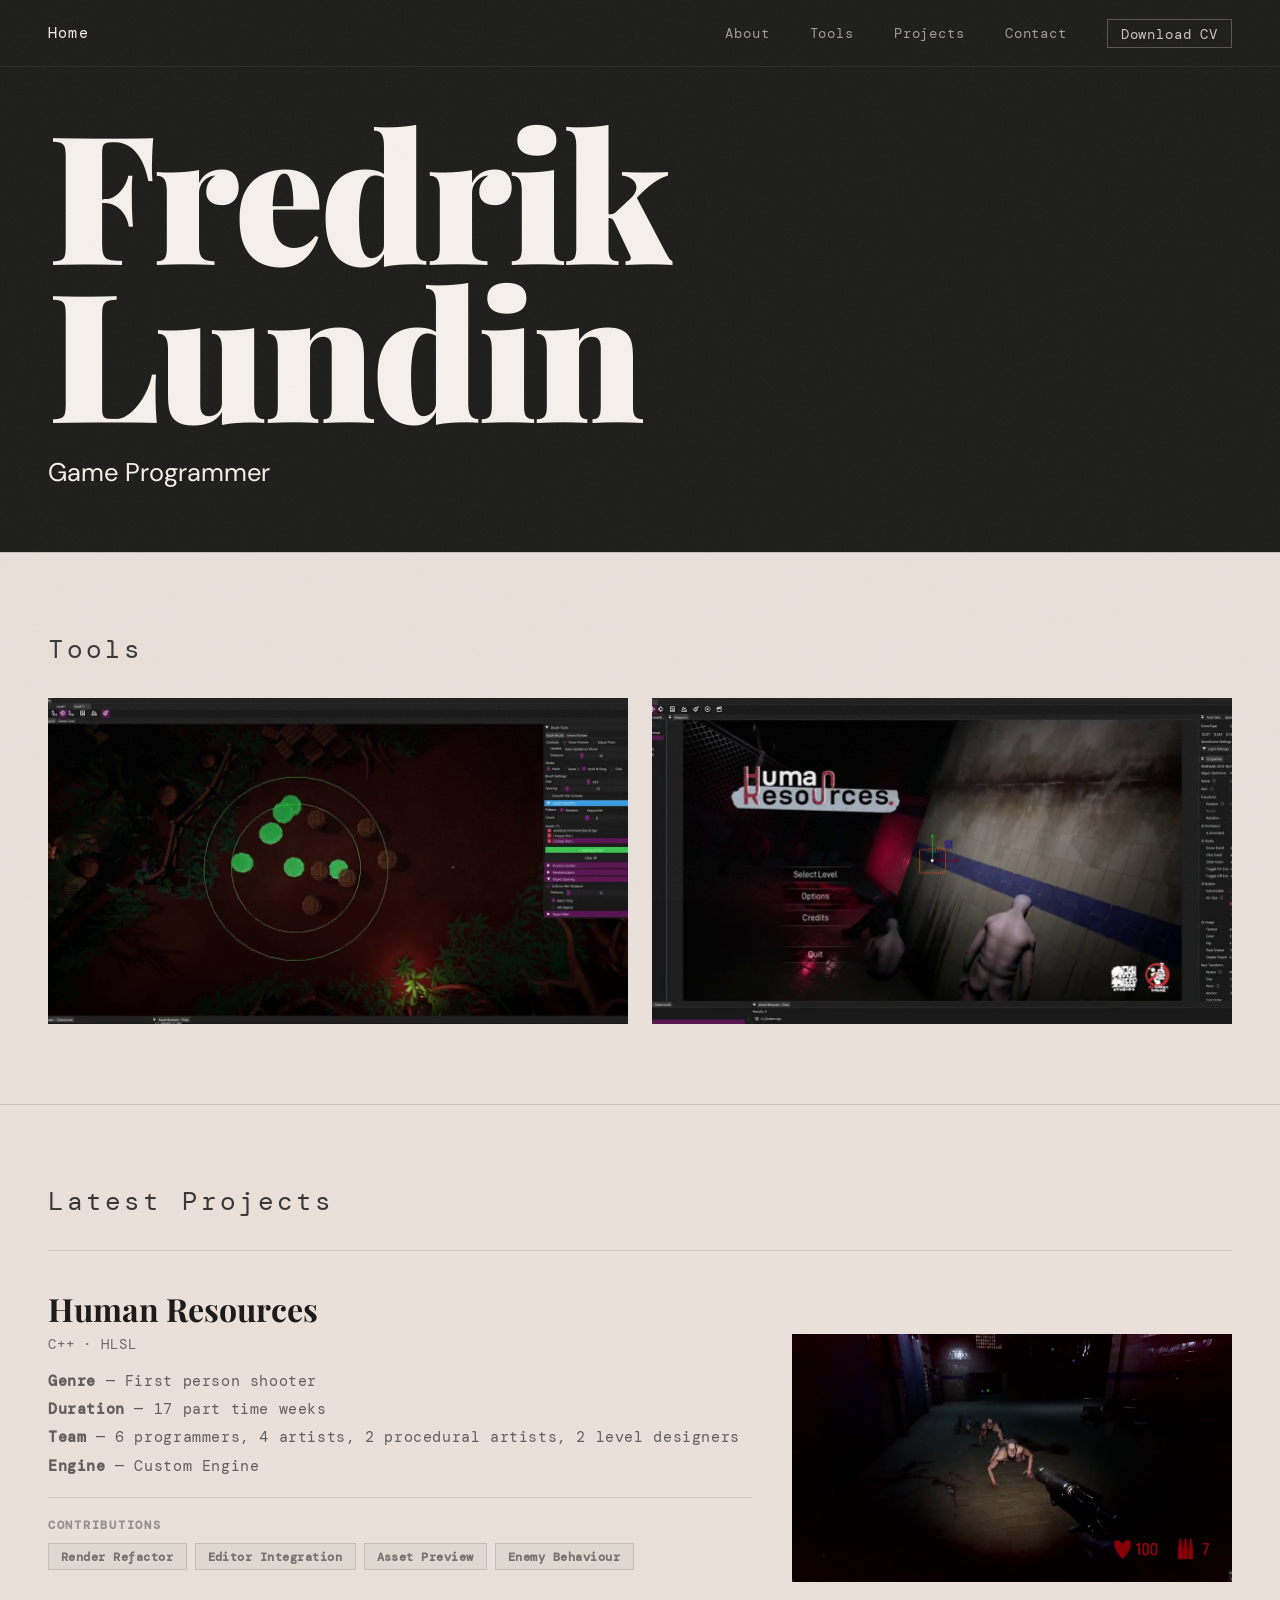
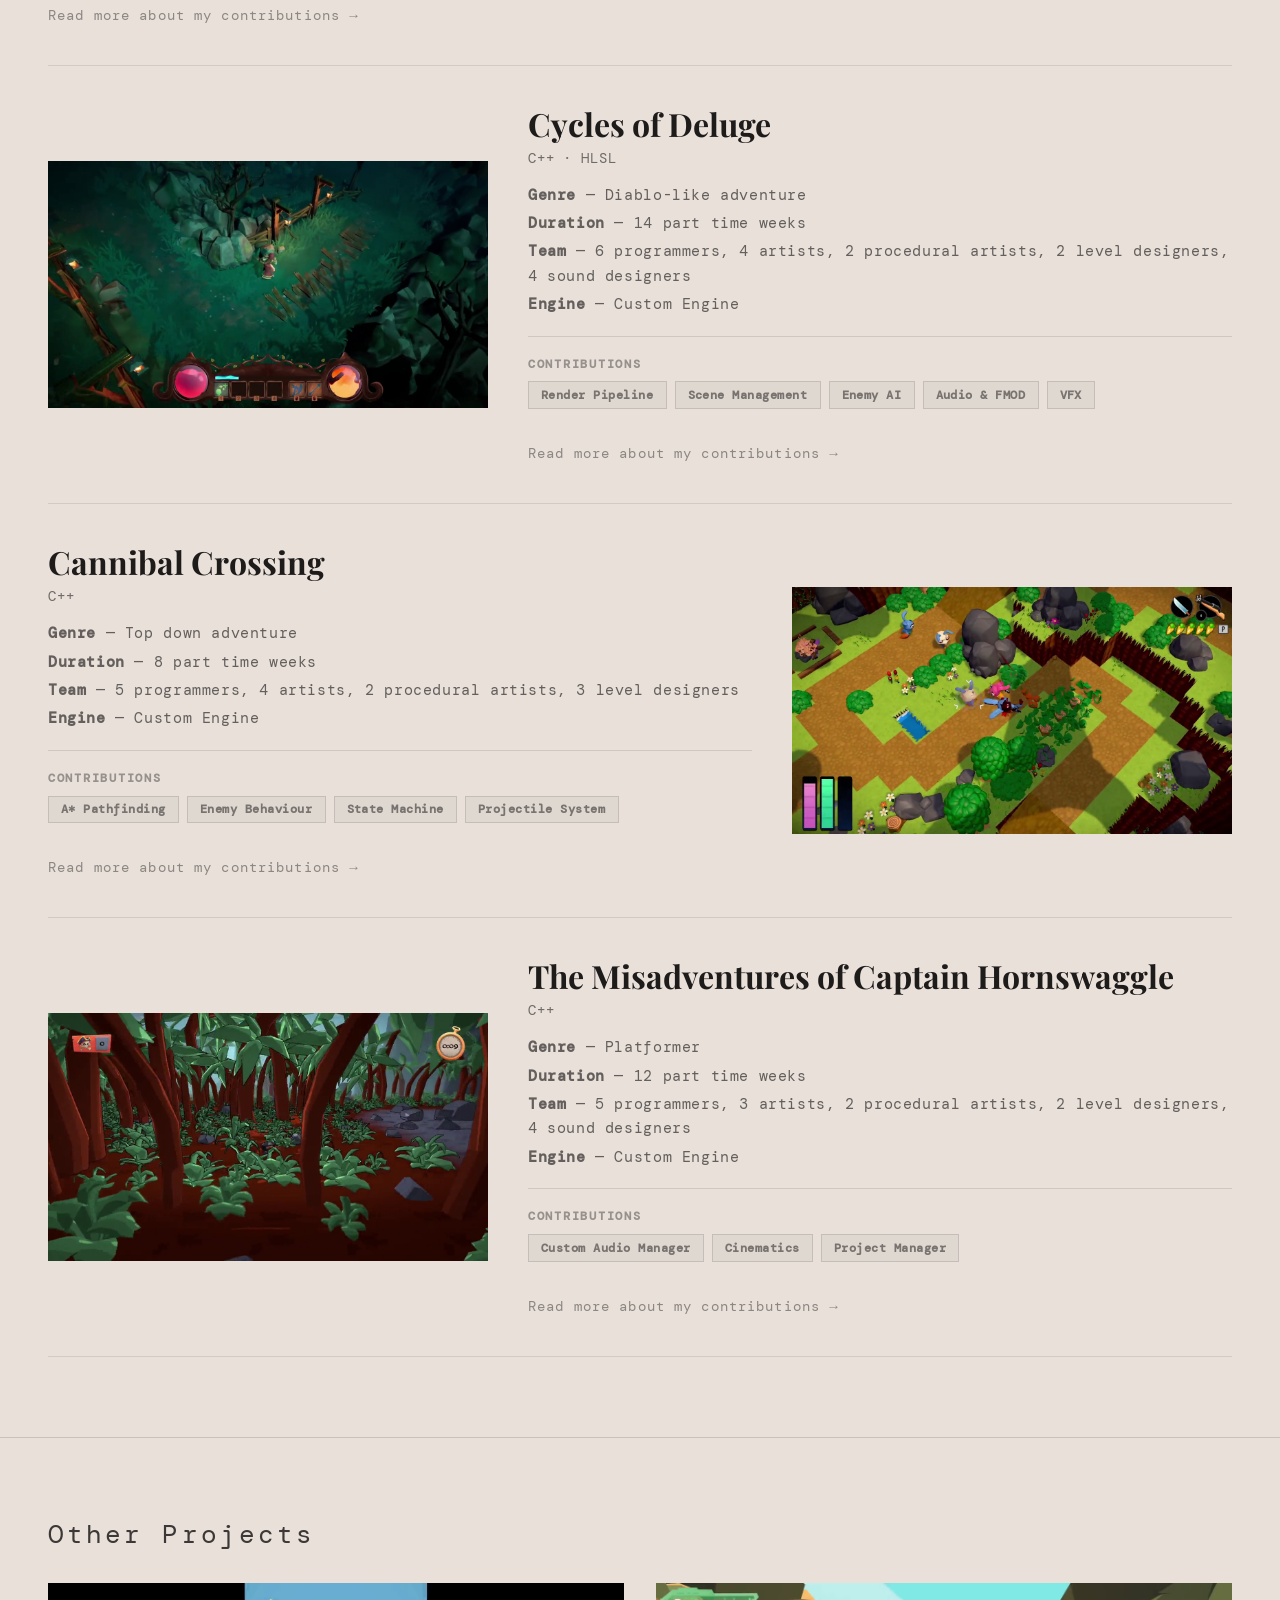
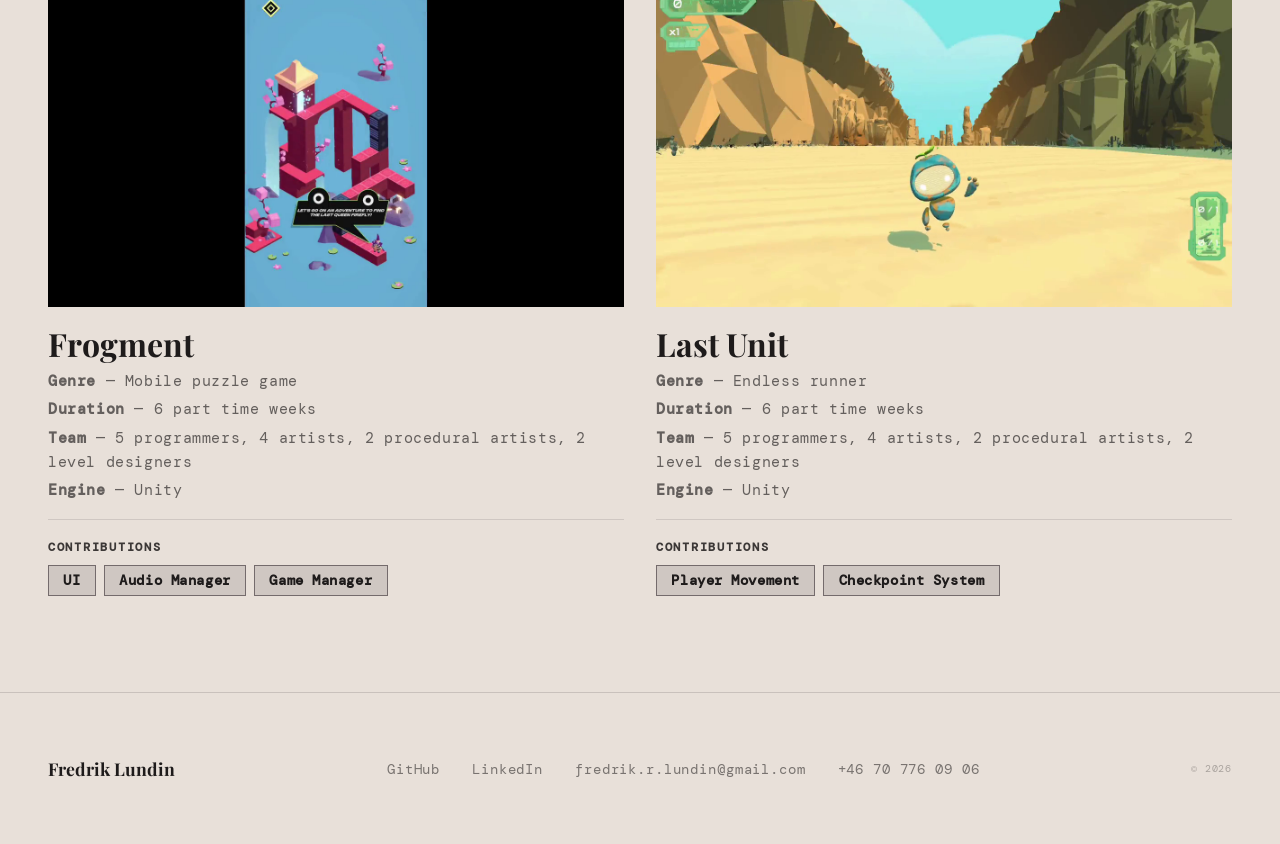
==== commit c1445028: "reverted again" ====
--- a/index.html
+++ b/index.html
@@ -1900,7 +1900,7 @@
     <ul class="footer-links">
       <li><a href="https://github.com/fredriklundingit" target="_blank">GitHub</a></li>
       <li><a href="https://www.linkedin.com/in/fredrik-lundin-917a391bb/" target="_blank">LinkedIn</a></li>
-      <li><a href="/cdn-cgi/l/email-protection#4d2b3f28293f2426633f632138232924230d2a202c2421632e2220"><span class="__cf_email__" data-cfemail="95f3e7f0f1e7fcfebbe7bbf9e0fbf1fcfbd5f2f8f4fcf9bbf6faf8">[email&#160;protected]</span></a></li>
+      <li><a href="mailto:fredrik.r.lundin@gmail.com">fredrik.r.lundin@gmail.com</a></li>
       <li><a href="tel:+46707760906">+46 70 776 09 06</a></li>
     </ul>
     <span class="footer-copy">© 2026</span>
@@ -1937,7 +1937,7 @@
     <ul class="footer-links">
       <li><a href="https://github.com/fredriklundingit" target="_blank">GitHub</a></li>
       <li><a href="https://www.linkedin.com/in/fredrik-lundin-917a391bb/" target="_blank">LinkedIn</a></li>
-      <li><a href="/cdn-cgi/l/email-protection#bfd9cddadbcdd6d491cd91d3cad1dbd6d1ffd8d2ded6d391dcd0d2"><span class="__cf_email__" data-cfemail="4b2d392e2f392220653965273e252f22250b2c262a222765282426">[email&#160;protected]</span></a></li>
+      <li><a href="mailto:fredrik.r.lundin@gmail.com">fredrik.r.lundin@gmail.com</a></li>
       <li><a href="tel:+46707760906">+46 70 776 09 06</a></li>
     </ul>
     <span class="footer-copy">© 2026</span>
@@ -1950,7 +1950,7 @@
     <button class="back-btn" onclick="showPage('home')">← back</button>
     <h2>Get in Touch</h2>
     <div class="contact-links">
-      <a class="contact-link" href="/cdn-cgi/l/email-protection#0e687c6b6a7c6765207c20627b606a67604e69636f6762206d6163"><span class="__cf_email__" data-cfemail="9afce8fffee8f3f1b4e8b4f6eff4fef3f4dafdf7fbf3f6b4f9f5f7">[email&#160;protected]</span> ↗</a>
+      <a class="contact-link" href="mailto:fredrik.r.lundin@gmail.com">fredrik.r.lundin@gmail.com ↗</a>
       <a class="contact-link" href="tel:+46707760906">+46 70 776 09 06 ↗</a>
       <a class="contact-link" href="https://www.linkedin.com/in/fredrik-lundin-917a391bb/" target="_blank">LinkedIn ↗</a>
       <a class="contact-link" href="https://github.com/fredriklundingit" target="_blank">GitHub ↗</a>
@@ -2621,7 +2621,7 @@
     <ul class="footer-links">
       <li><a href="https://github.com/fredriklundingit" target="_blank">GitHub</a></li>
       <li><a href="https://www.linkedin.com/in/fredrik-lundin-917a391bb/" target="_blank">LinkedIn</a></li>
-      <li><a href="/cdn-cgi/l/email-protection#fe988c9b9a8c9795d08cd0928b909a9790be99939f9792d09d9193"><span class="__cf_email__" data-cfemail="e284908786908b89cc90cc8e978c868b8ca2858f838b8ecc818d8f">[email&#160;protected]</span></a></li>
+      <li><a href="mailto:fredrik.r.lundin@gmail.com">fredrik.r.lundin@gmail.com</a></li>
       <li><a href="tel:+46707760906">+46 70 776 09 06</a></li>
     </ul>
     <span class="footer-copy">© 2026</span>
@@ -3109,7 +3109,7 @@
     <ul class="footer-links">
       <li><a href="https://github.com/fredriklundingit" target="_blank">GitHub</a></li>
       <li><a href="https://www.linkedin.com/in/fredrik-lundin-917a391bb/" target="_blank">LinkedIn</a></li>
-      <li><a href="/cdn-cgi/l/email-protection#9afce8fffee8f3f1b4e8b4f6eff4fef3f4dafdf7fbf3f6b4f9f5f7"><span class="__cf_email__" data-cfemail="6503170001170c0e4b174b09100b010c0b250208040c094b060a08">[email&#160;protected]</span></a></li>
+      <li><a href="mailto:fredrik.r.lundin@gmail.com">fredrik.r.lundin@gmail.com</a></li>
       <li><a href="tel:+46707760906">+46 70 776 09 06</a></li>
     </ul>
     <span class="footer-copy">© 2026</span>
@@ -3391,7 +3391,7 @@
     <ul class="footer-links">
       <li><a href="https://github.com/fredriklundingit" target="_blank">GitHub</a></li>
       <li><a href="https://www.linkedin.com/in/fredrik-lundin-917a391bb/" target="_blank">LinkedIn</a></li>
-      <li><a href="/cdn-cgi/l/email-protection#7f190d1a1b0d1614510d51130a111b16113f18121e1613511c1012"><span class="__cf_email__" data-cfemail="bfd9cddadbcdd6d491cd91d3cad1dbd6d1ffd8d2ded6d391dcd0d2">[email&#160;protected]</span></a></li>
+      <li><a href="mailto:fredrik.r.lundin@gmail.com">fredrik.r.lundin@gmail.com</a></li>
       <li><a href="tel:+46707760906">+46 70 776 09 06</a></li>
     </ul>
     <span class="footer-copy">© 2026</span>
@@ -3479,7 +3479,7 @@
     <ul class="footer-links">
       <li><a href="https://github.com/fredriklundingit" target="_blank">GitHub</a></li>
       <li><a href="https://www.linkedin.com/in/fredrik-lundin-917a391bb/" target="_blank">LinkedIn</a></li>
-      <li><a href="/cdn-cgi/l/email-protection#cea8bcabaabca7a5e0bce0a2bba0aaa7a08ea9a3afa7a2e0ada1a3"><span class="__cf_email__" data-cfemail="92f4e0f7f6e0fbf9bce0bcfee7fcf6fbfcd2f5fff3fbfebcf1fdff">[email&#160;protected]</span></a></li>
+      <li><a href="mailto:fredrik.r.lundin@gmail.com">fredrik.r.lundin@gmail.com</a></li>
       <li><a href="tel:+46707760906">+46 70 776 09 06</a></li>
     </ul>
     <span class="footer-copy">© 2026</span>
@@ -3837,7 +3837,7 @@
     <ul class="footer-links">
       <li><a href="https://github.com/fredriklundingit" target="_blank">GitHub</a></li>
       <li><a href="https://www.linkedin.com/in/fredrik-lundin-917a391bb/" target="_blank">LinkedIn</a></li>
-      <li><a href="/cdn-cgi/l/email-protection#492f3b2c2d3b2022673b67253c272d2027092e24282025672a2624"><span class="__cf_email__" data-cfemail="4721352223352e2c6935692b3229232e2907202a262e2b6924282a">[email&#160;protected]</span></a></li>
+      <li><a href="mailto:fredrik.r.lundin@gmail.com">fredrik.r.lundin@gmail.com</a></li>
       <li><a href="tel:+46707760906">+46 70 776 09 06</a></li>
     </ul>
     <span class="footer-copy">© 2026</span>
@@ -4052,7 +4052,7 @@
     <ul class="footer-links">
       <li><a href="https://github.com/fredriklundingit" target="_blank">GitHub</a></li>
       <li><a href="https://www.linkedin.com/in/fredrik-lundin-917a391bb/" target="_blank">LinkedIn</a></li>
-      <li><a href="/cdn-cgi/l/email-protection#8ceafee9e8fee5e7a2fea2e0f9e2e8e5e2ccebe1ede5e0a2efe3e1"><span class="__cf_email__" data-cfemail="a0c6d2c5c4d2c9cb8ed28eccd5cec4c9cee0c7cdc1c9cc8ec3cfcd">[email&#160;protected]</span></a></li>
+      <li><a href="mailto:fredrik.r.lundin@gmail.com">fredrik.r.lundin@gmail.com</a></li>
       <li><a href="tel:+46707760906">+46 70 776 09 06</a></li>
     </ul>
     <span class="footer-copy">© 2026</span>
@@ -4085,7 +4085,7 @@
   </div>
 </div>
 
-<script data-cfasync="false" src="/cdn-cgi/scripts/5c5dd728/cloudflare-static/email-decode.min.js"></script><script>
+<script>
   // ── LIGHTBOX ─────────────────────────────────────────────────
   let lbCurrentId   = null;
   let lbCurrentSlide = 0;
@@ -4411,4 +4411,42 @@
 
         // For carousel track, drop into the active slide
         let target = zone;
-        if (zone.classList.contains('tp-carou+        if (zone.classList.contains('tp-carousel-track')) {
+          const active = zone.querySelector('.tp-carousel-slide.active');
+          if (active) target = active;
+        }
+
+        if (file.type.startsWith('video/')) {
+          const vid = document.createElement('video');
+          vid.src = url;
+          vid.loop = true;
+          vid.muted = true;
+          vid.playsInline = true;
+          vid.autoplay = true;
+          vid.style.cssText = 'width:100%;height:100%;object-fit:cover;position:absolute;inset:0;';
+          target.querySelector('.tool-placeholder,.project-thumb-inner,.tp-video-placeholder')?.remove();
+          target.style.position = 'relative';
+          target.insertBefore(vid, target.firstChild);
+          if (zone.classList.contains('tool-card')) {
+            setupToolVideo(vid);
+          } else if (zone.classList.contains('project-thumb')) {
+            setupProjectVideo(vid);
+          } else {
+            vid.play();
+          }
+        } else if (file.type.startsWith('image/')) {
+          const img = document.createElement('img');
+          img.src = url;
+          img.style.cssText = 'width:100%;height:100%;object-fit:cover;position:absolute;inset:0;';
+          target.querySelector('.tool-placeholder,.project-thumb-inner,.tp-video-placeholder')?.remove();
+          target.style.position = 'relative';
+          target.insertBefore(img, target.firstChild);
+        }
+      });
+    });
+  });
+
+  initReveal();
+</script>
+</body>
+</html>
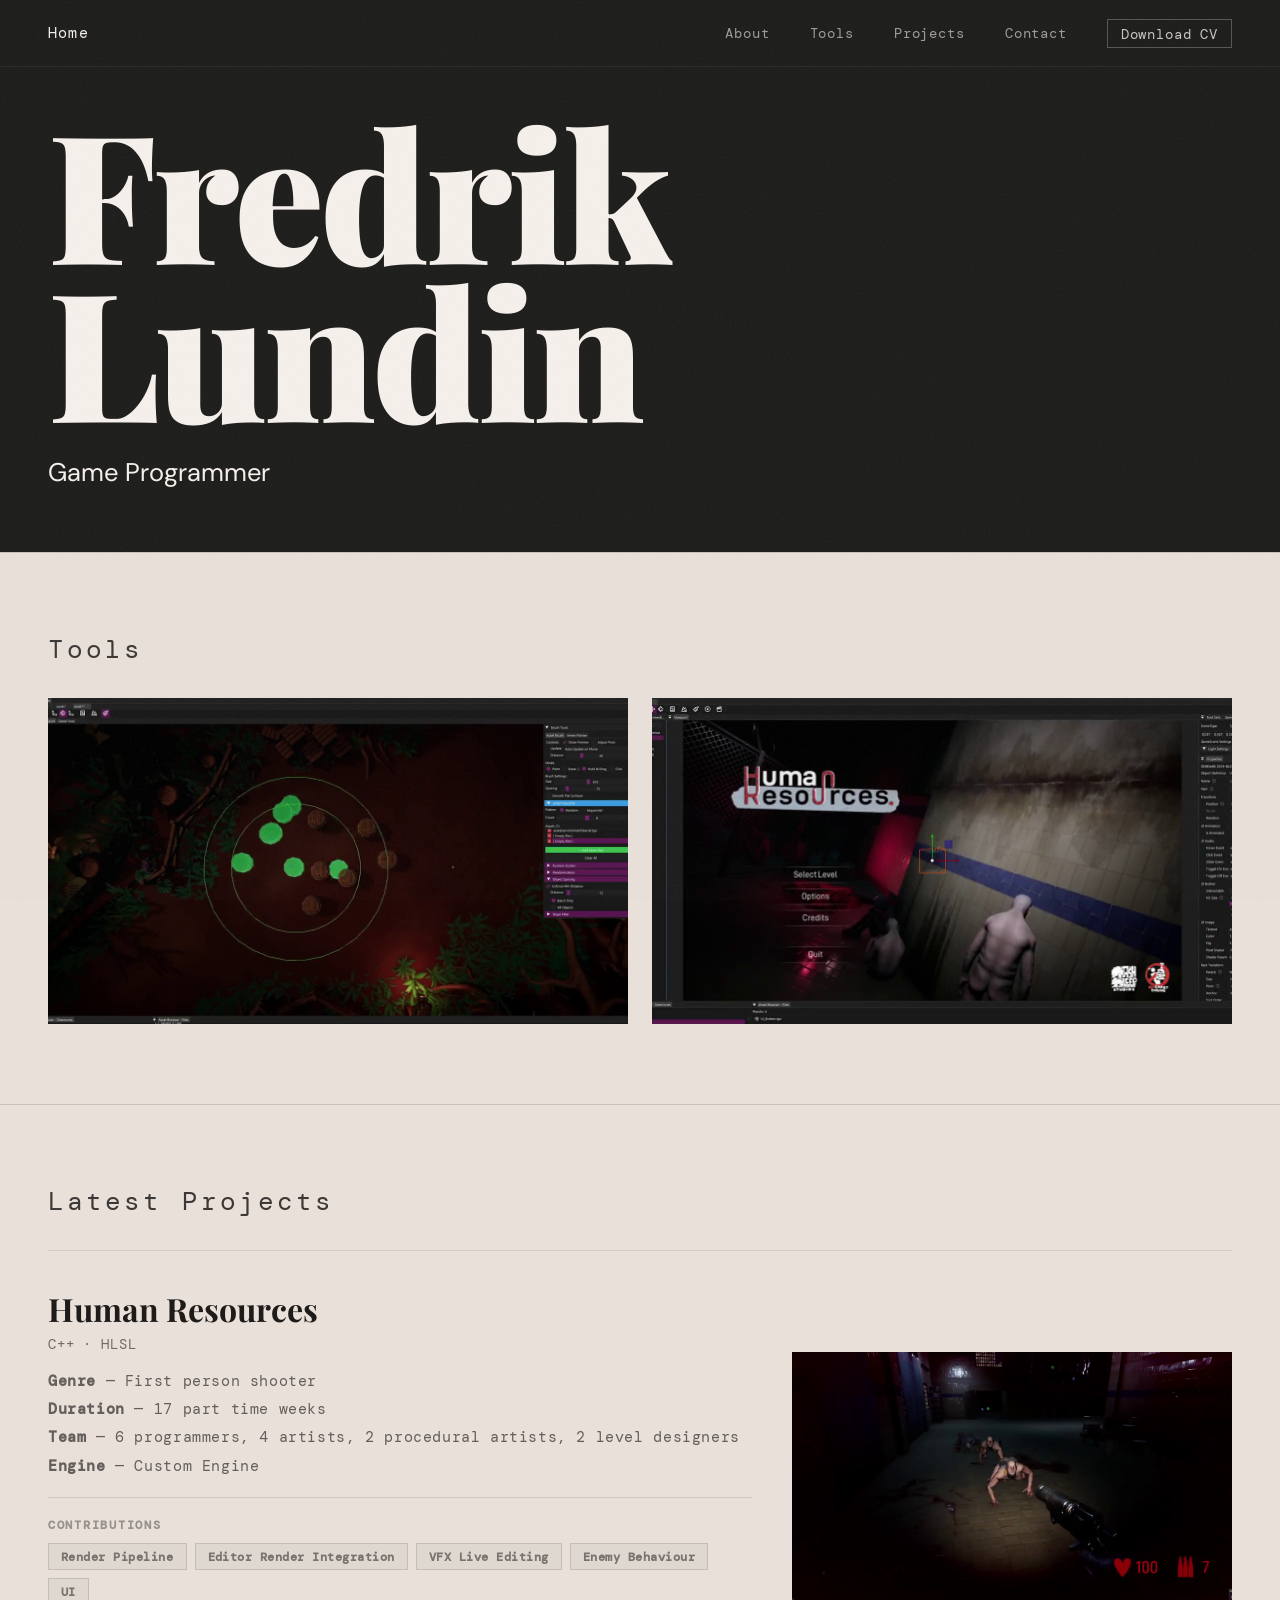
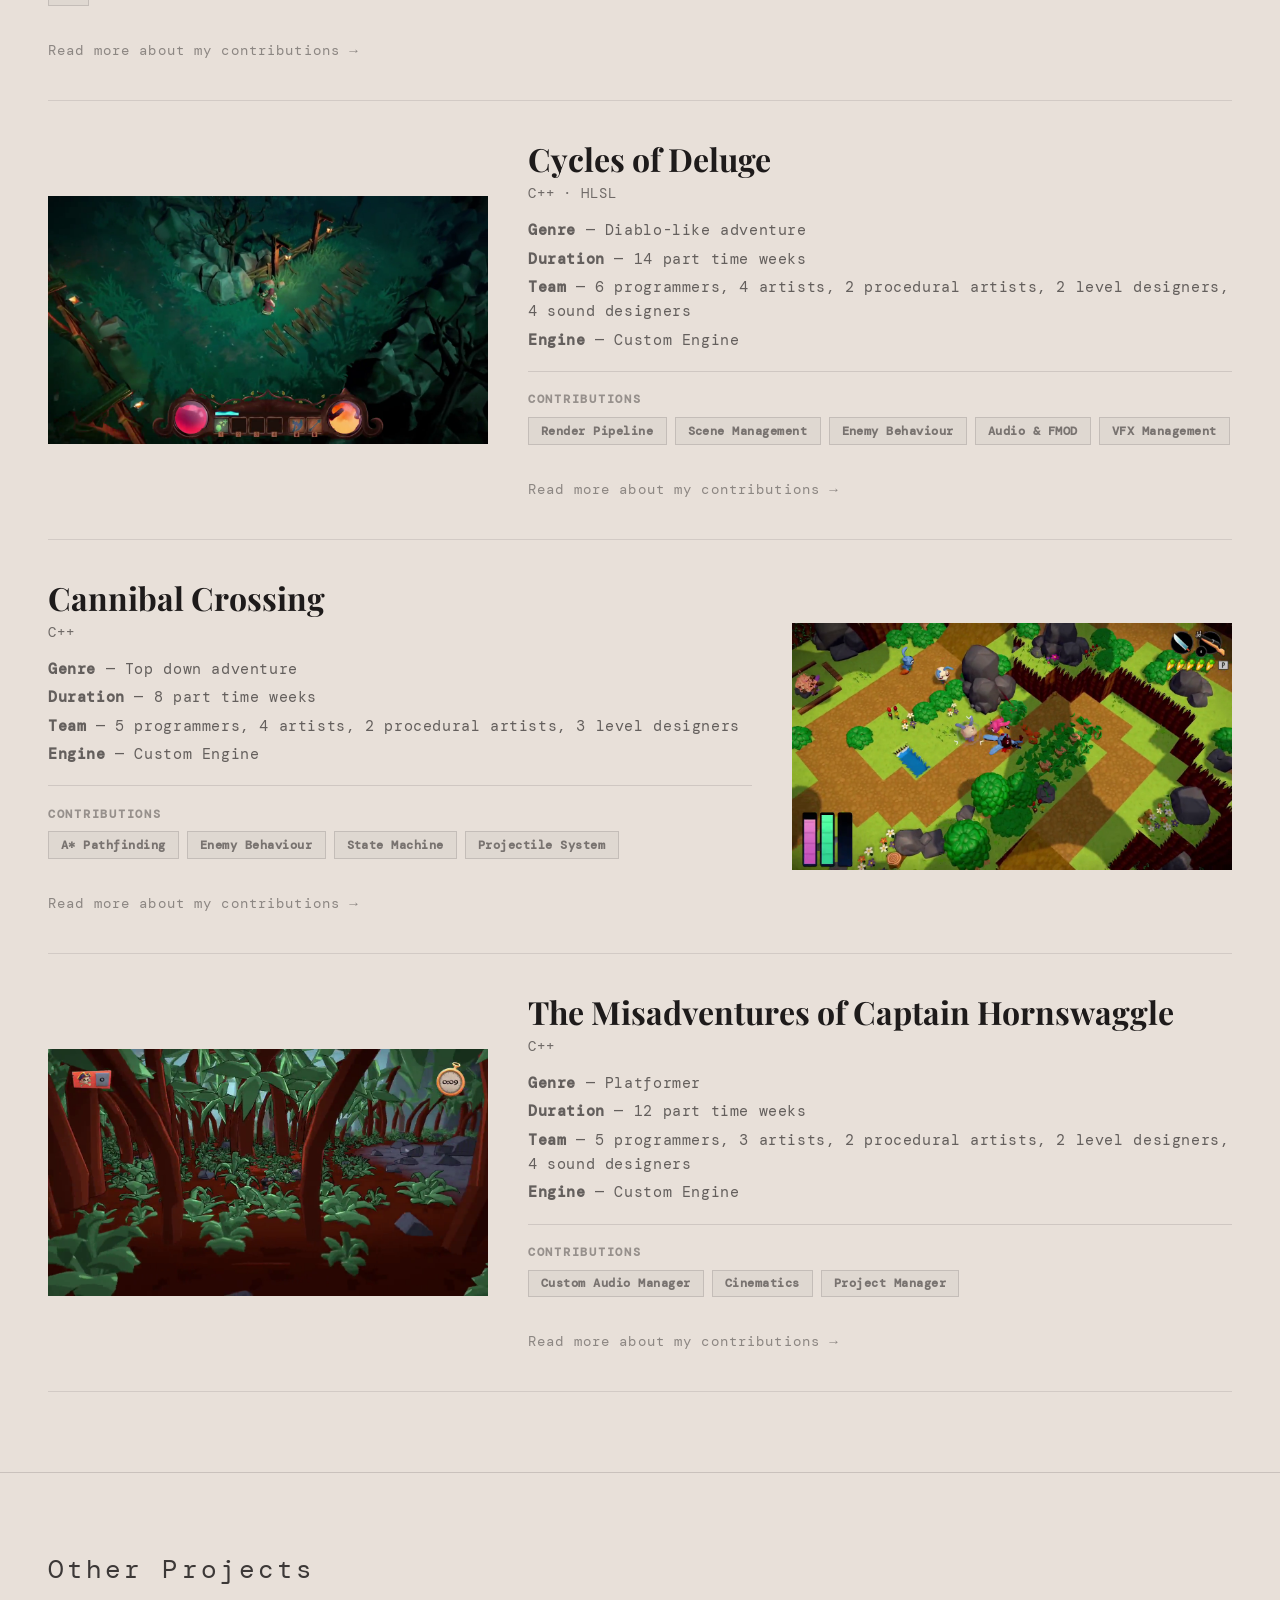
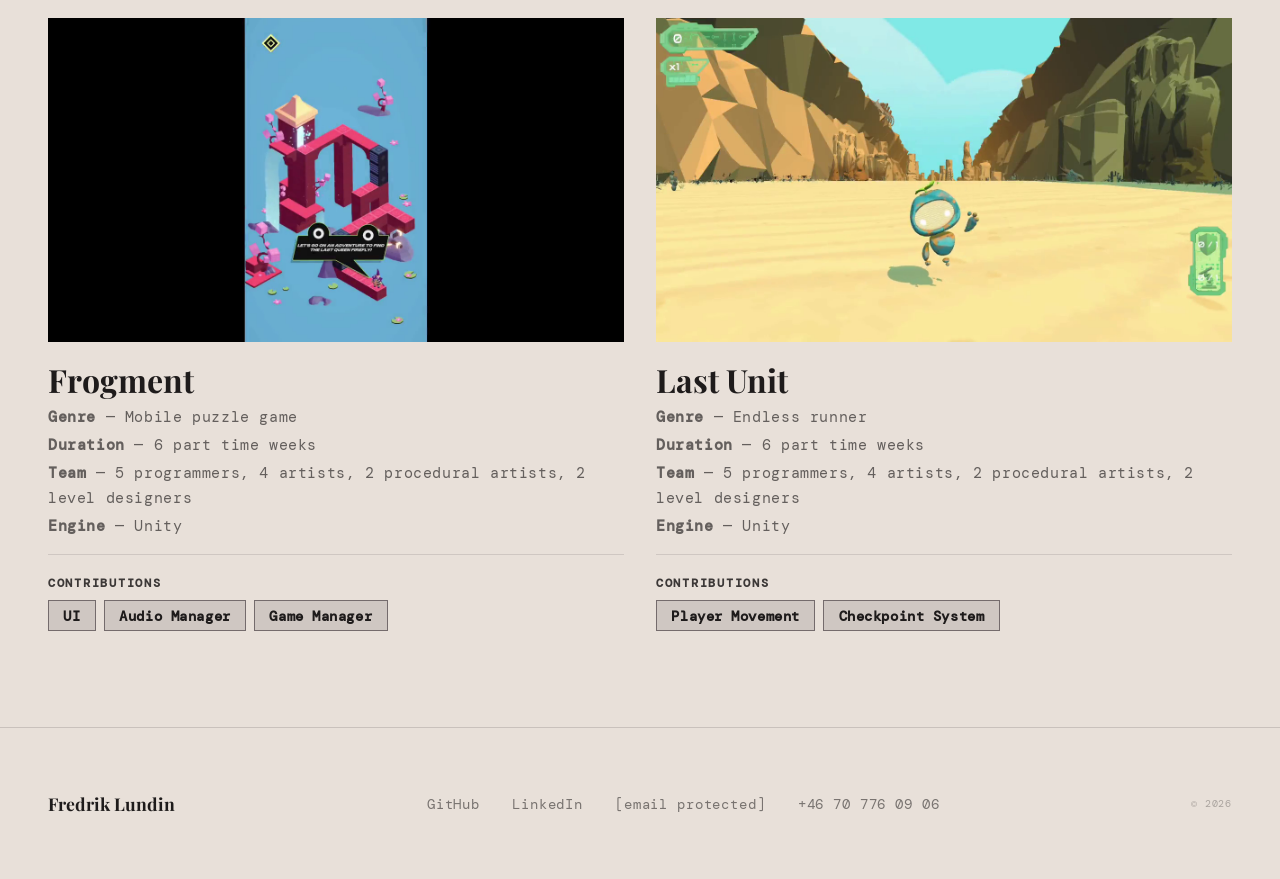
==== commit 83aec78b: "changed pills text" ====
--- a/index.html
+++ b/index.html
@@ -1770,7 +1770,7 @@
         </div>
         <div class="project-contributions">
           <span class="project-contributions-label">Contributions</span>
-          <div class="project-contributions-list"><span class="project-contribution-pill">Render Refactor</span><span class="project-contribution-pill">Editor Integration</span><span class="project-contribution-pill">Asset Preview</span><span class="project-contribution-pill">Enemy Behaviour</span></div>
+          <div class="project-contributions-list"><span class="project-contribution-pill">Render Pipeline</span><span class="project-contribution-pill">Editor Render Integration</span><span class="project-contribution-pill">VFX Live Editing</span><span class="project-contribution-pill">Enemy Behaviour</span><span class="project-contribution-pill">UI</span></div>
         </div>
         <span class="project-link-hint">Read more about my contributions →</span>
       </div>
@@ -1792,7 +1792,7 @@
         </div>
         <div class="project-contributions">
           <span class="project-contributions-label">Contributions</span>
-          <div class="project-contributions-list"><span class="project-contribution-pill">Render Pipeline</span><span class="project-contribution-pill">Scene Management</span><span class="project-contribution-pill">Enemy AI</span><span class="project-contribution-pill">Audio & FMOD</span><span class="project-contribution-pill">VFX</span></div>
+          <div class="project-contributions-list"><span class="project-contribution-pill">Render Pipeline</span><span class="project-contribution-pill">Scene Management</span><span class="project-contribution-pill">Enemy Behaviour</span><span class="project-contribution-pill">Audio & FMOD</span><span class="project-contribution-pill">VFX Management</span></div>
         </div>
         <span class="project-link-hint">Read more about my contributions →</span>
       </div>
@@ -1900,7 +1900,7 @@
     <ul class="footer-links">
       <li><a href="https://github.com/fredriklundingit" target="_blank">GitHub</a></li>
       <li><a href="https://www.linkedin.com/in/fredrik-lundin-917a391bb/" target="_blank">LinkedIn</a></li>
-      <li><a href="mailto:fredrik.r.lundin@gmail.com">fredrik.r.lundin@gmail.com</a></li>
+      <li><a href="/cdn-cgi/l/email-protection#412733242533282a6f336f2d342f25282f01262c20282d6f222e2c"><span class="__cf_email__" data-cfemail="b5d3c7d0d1c7dcde9bc79bd9c0dbd1dcdbf5d2d8d4dcd99bd6dad8">[email&#160;protected]</span></a></li>
       <li><a href="tel:+46707760906">+46 70 776 09 06</a></li>
     </ul>
     <span class="footer-copy">© 2026</span>
@@ -1937,7 +1937,7 @@
     <ul class="footer-links">
       <li><a href="https://github.com/fredriklundingit" target="_blank">GitHub</a></li>
       <li><a href="https://www.linkedin.com/in/fredrik-lundin-917a391bb/" target="_blank">LinkedIn</a></li>
-      <li><a href="mailto:fredrik.r.lundin@gmail.com">fredrik.r.lundin@gmail.com</a></li>
+      <li><a href="/cdn-cgi/l/email-protection#2b4d594e4f594240055905475e454f42456b4c464a424705484446"><span class="__cf_email__" data-cfemail="ddbbafb8b9afb4b6f3aff3b1a8b3b9b4b39dbab0bcb4b1f3beb2b0">[email&#160;protected]</span></a></li>
       <li><a href="tel:+46707760906">+46 70 776 09 06</a></li>
     </ul>
     <span class="footer-copy">© 2026</span>
@@ -1950,7 +1950,7 @@
     <button class="back-btn" onclick="showPage('home')">← back</button>
     <h2>Get in Touch</h2>
     <div class="contact-links">
-      <a class="contact-link" href="mailto:fredrik.r.lundin@gmail.com">fredrik.r.lundin@gmail.com ↗</a>
+      <a class="contact-link" href="/cdn-cgi/l/email-protection#3553475051475c5e1b471b59405b515c5b755258545c591b565a58"><span class="__cf_email__" data-cfemail="c7a1b5a2a3b5aeace9b5e9abb2a9a3aea987a0aaa6aeabe9a4a8aa">[email&#160;protected]</span> ↗</a>
       <a class="contact-link" href="tel:+46707760906">+46 70 776 09 06 ↗</a>
       <a class="contact-link" href="https://www.linkedin.com/in/fredrik-lundin-917a391bb/" target="_blank">LinkedIn ↗</a>
       <a class="contact-link" href="https://github.com/fredriklundingit" target="_blank">GitHub ↗</a>
@@ -2621,7 +2621,7 @@
     <ul class="footer-links">
       <li><a href="https://github.com/fredriklundingit" target="_blank">GitHub</a></li>
       <li><a href="https://www.linkedin.com/in/fredrik-lundin-917a391bb/" target="_blank">LinkedIn</a></li>
-      <li><a href="mailto:fredrik.r.lundin@gmail.com">fredrik.r.lundin@gmail.com</a></li>
+      <li><a href="/cdn-cgi/l/email-protection#d5b3a7b0b1a7bcbefba7fbb9a0bbb1bcbb95b2b8b4bcb9fbb6bab8"><span class="__cf_email__" data-cfemail="c8aebaadacbaa1a3e6bae6a4bda6aca1a688afa5a9a1a4e6aba7a5">[email&#160;protected]</span></a></li>
       <li><a href="tel:+46707760906">+46 70 776 09 06</a></li>
     </ul>
     <span class="footer-copy">© 2026</span>
@@ -3109,7 +3109,7 @@
     <ul class="footer-links">
       <li><a href="https://github.com/fredriklundingit" target="_blank">GitHub</a></li>
       <li><a href="https://www.linkedin.com/in/fredrik-lundin-917a391bb/" target="_blank">LinkedIn</a></li>
-      <li><a href="mailto:fredrik.r.lundin@gmail.com">fredrik.r.lundin@gmail.com</a></li>
+      <li><a href="/cdn-cgi/l/email-protection#2d4b5f48495f4446035f034158434944436d4a404c4441034e4240"><span class="__cf_email__" data-cfemail="3452465150465d5f1a461a58415a505d5a745359555d581a575b59">[email&#160;protected]</span></a></li>
       <li><a href="tel:+46707760906">+46 70 776 09 06</a></li>
     </ul>
     <span class="footer-copy">© 2026</span>
@@ -3391,7 +3391,7 @@
     <ul class="footer-links">
       <li><a href="https://github.com/fredriklundingit" target="_blank">GitHub</a></li>
       <li><a href="https://www.linkedin.com/in/fredrik-lundin-917a391bb/" target="_blank">LinkedIn</a></li>
-      <li><a href="mailto:fredrik.r.lundin@gmail.com">fredrik.r.lundin@gmail.com</a></li>
+      <li><a href="/cdn-cgi/l/email-protection#fa9c889f9e889391d488d4968f949e9394ba9d979b9396d4999597"><span class="__cf_email__" data-cfemail="690f1b0c0d1b0002471b47051c070d0007290e04080005470a0604">[email&#160;protected]</span></a></li>
       <li><a href="tel:+46707760906">+46 70 776 09 06</a></li>
     </ul>
     <span class="footer-copy">© 2026</span>
@@ -3479,7 +3479,7 @@
     <ul class="footer-links">
       <li><a href="https://github.com/fredriklundingit" target="_blank">GitHub</a></li>
       <li><a href="https://www.linkedin.com/in/fredrik-lundin-917a391bb/" target="_blank">LinkedIn</a></li>
-      <li><a href="mailto:fredrik.r.lundin@gmail.com">fredrik.r.lundin@gmail.com</a></li>
+      <li><a href="/cdn-cgi/l/email-protection#385e4a5d5c4a5153164a16544d565c5156785f55595154165b5755"><span class="__cf_email__" data-cfemail="0c6a7e69687e6567227e226079626865624c6b616d6560226f6361">[email&#160;protected]</span></a></li>
       <li><a href="tel:+46707760906">+46 70 776 09 06</a></li>
     </ul>
     <span class="footer-copy">© 2026</span>
@@ -3837,7 +3837,7 @@
     <ul class="footer-links">
       <li><a href="https://github.com/fredriklundingit" target="_blank">GitHub</a></li>
       <li><a href="https://www.linkedin.com/in/fredrik-lundin-917a391bb/" target="_blank">LinkedIn</a></li>
-      <li><a href="mailto:fredrik.r.lundin@gmail.com">fredrik.r.lundin@gmail.com</a></li>
+      <li><a href="/cdn-cgi/l/email-protection#1670647372647f7d3864387a6378727f7856717b777f7a3875797b"><span class="__cf_email__" data-cfemail="deb8acbbbaacb7b5f0acf0b2abb0bab7b09eb9b3bfb7b2f0bdb1b3">[email&#160;protected]</span></a></li>
       <li><a href="tel:+46707760906">+46 70 776 09 06</a></li>
     </ul>
     <span class="footer-copy">© 2026</span>
@@ -4052,7 +4052,7 @@
     <ul class="footer-links">
       <li><a href="https://github.com/fredriklundingit" target="_blank">GitHub</a></li>
       <li><a href="https://www.linkedin.com/in/fredrik-lundin-917a391bb/" target="_blank">LinkedIn</a></li>
-      <li><a href="mailto:fredrik.r.lundin@gmail.com">fredrik.r.lundin@gmail.com</a></li>
+      <li><a href="/cdn-cgi/l/email-protection#7b1d091e1f091210550955170e151f12153b1c161a121755181416"><span class="__cf_email__" data-cfemail="701602151402191b5e025e1c051e14191e30171d11191c5e131f1d">[email&#160;protected]</span></a></li>
       <li><a href="tel:+46707760906">+46 70 776 09 06</a></li>
     </ul>
     <span class="footer-copy">© 2026</span>
@@ -4085,7 +4085,7 @@
   </div>
 </div>
 
-<script>
+<script data-cfasync="false" src="/cdn-cgi/scripts/5c5dd728/cloudflare-static/email-decode.min.js"></script><script>
   // ── LIGHTBOX ─────────────────────────────────────────────────
   let lbCurrentId   = null;
   let lbCurrentSlide = 0;
@@ -4411,42 +4411,4 @@
 
         // For carousel track, drop into the active slide
         let target = zone;
-        if (zone.classList.contains('tp-carousel-track')) {
-          const active = zone.querySelector('.tp-carousel-slide.active');
-          if (active) target = active;
-        }
-
-        if (file.type.startsWith('video/')) {
-          const vid = document.createElement('video');
-          vid.src = url;
-          vid.loop = true;
-          vid.muted = true;
-          vid.playsInline = true;
-          vid.autoplay = true;
-          vid.style.cssText = 'width:100%;height:100%;object-fit:cover;position:absolute;inset:0;';
-          target.querySelector('.tool-placeholder,.project-thumb-inner,.tp-video-placeholder')?.remove();
-          target.style.position = 'relative';
-          target.insertBefore(vid, target.firstChild);
-          if (zone.classList.contains('tool-card')) {
-            setupToolVideo(vid);
-          } else if (zone.classList.contains('project-thumb')) {
-            setupProjectVideo(vid);
-          } else {
-            vid.play();
-          }
-        } else if (file.type.startsWith('image/')) {
-          const img = document.createElement('img');
-          img.src = url;
-          img.style.cssText = 'width:100%;height:100%;object-fit:cover;position:absolute;inset:0;';
-          target.querySelector('.tool-placeholder,.project-thumb-inner,.tp-video-placeholder')?.remove();
-          target.style.position = 'relative';
-          target.insertBefore(img, target.firstChild);
-        }
-      });
-    });
-  });
-
-  initReveal();
-</script>
-</body>
-</html>+        if (zone.classList.contains('tp-carou
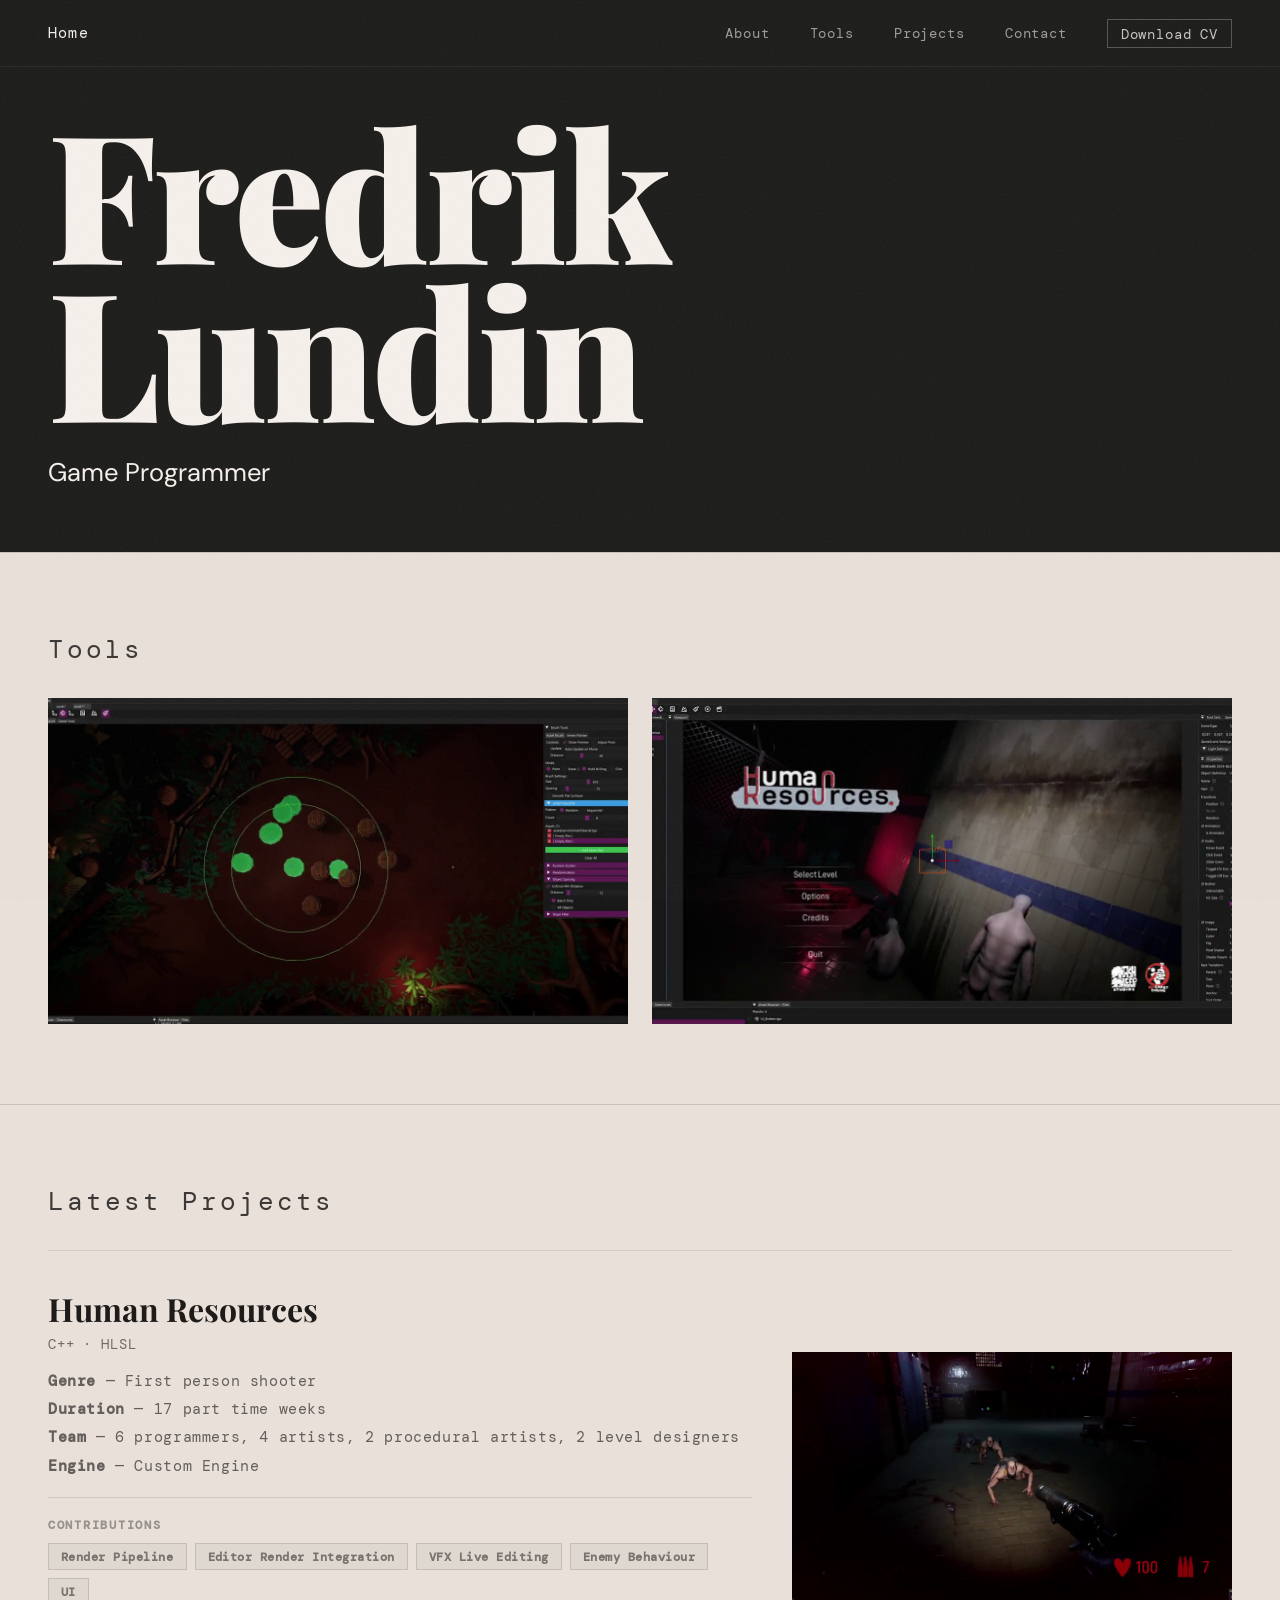
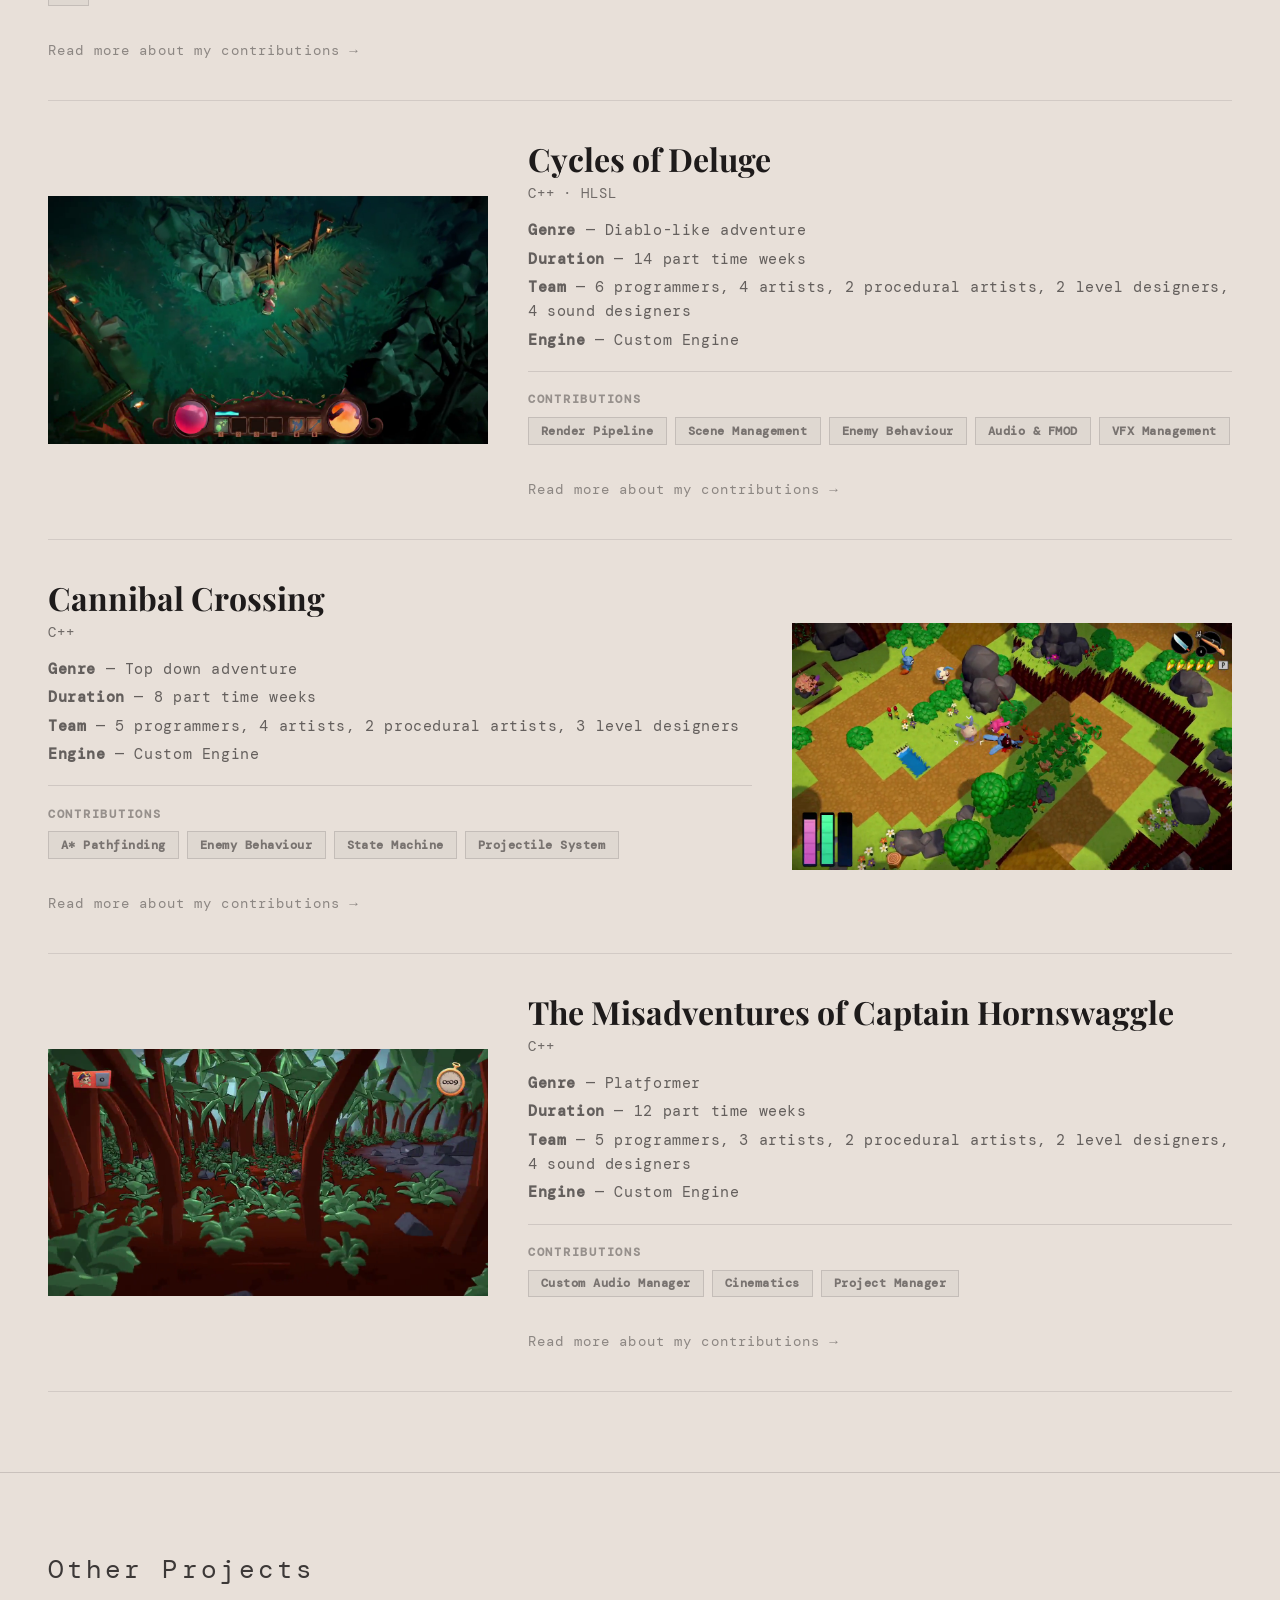
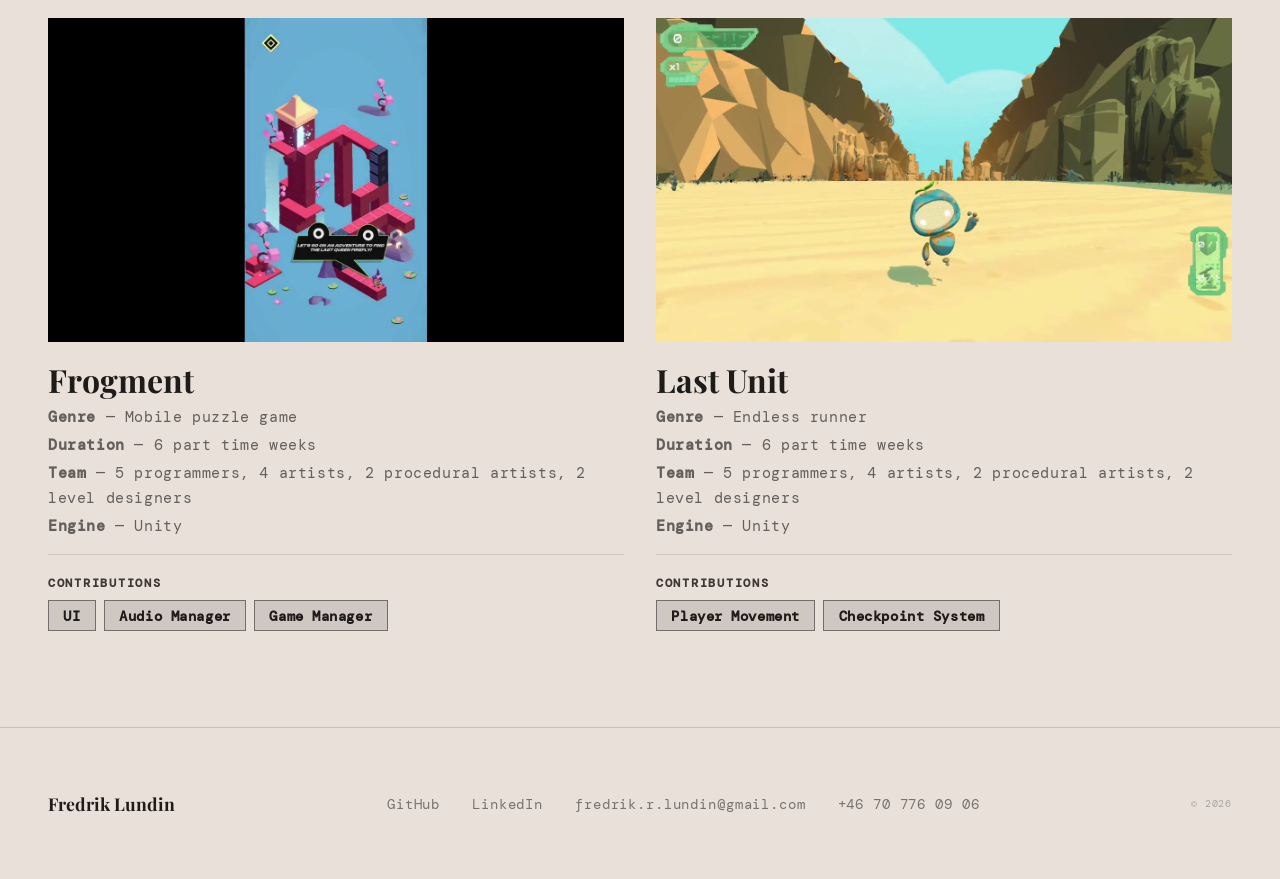
==== commit 20d2ed65: "Removed old netlify code" ====
--- a/index.html
+++ b/index.html
@@ -1900,7 +1900,7 @@
     <ul class="footer-links">
       <li><a href="https://github.com/fredriklundingit" target="_blank">GitHub</a></li>
       <li><a href="https://www.linkedin.com/in/fredrik-lundin-917a391bb/" target="_blank">LinkedIn</a></li>
-      <li><a href="/cdn-cgi/l/email-protection#412733242533282a6f336f2d342f25282f01262c20282d6f222e2c"><span class="__cf_email__" data-cfemail="b5d3c7d0d1c7dcde9bc79bd9c0dbd1dcdbf5d2d8d4dcd99bd6dad8">[email&#160;protected]</span></a></li>
+      <li><a href="mailto:fredrik.r.lundin@gmail.com">fredrik.r.lundin@gmail.com</a></li>
       <li><a href="tel:+46707760906">+46 70 776 09 06</a></li>
     </ul>
     <span class="footer-copy">© 2026</span>
@@ -1937,7 +1937,7 @@
     <ul class="footer-links">
       <li><a href="https://github.com/fredriklundingit" target="_blank">GitHub</a></li>
       <li><a href="https://www.linkedin.com/in/fredrik-lundin-917a391bb/" target="_blank">LinkedIn</a></li>
-      <li><a href="/cdn-cgi/l/email-protection#2b4d594e4f594240055905475e454f42456b4c464a424705484446"><span class="__cf_email__" data-cfemail="ddbbafb8b9afb4b6f3aff3b1a8b3b9b4b39dbab0bcb4b1f3beb2b0">[email&#160;protected]</span></a></li>
+      <li><a href="mailto:fredrik.r.lundin@gmail.com">fredrik.r.lundin@gmail.com</a></li>
       <li><a href="tel:+46707760906">+46 70 776 09 06</a></li>
     </ul>
     <span class="footer-copy">© 2026</span>
@@ -1950,7 +1950,7 @@
     <button class="back-btn" onclick="showPage('home')">← back</button>
     <h2>Get in Touch</h2>
     <div class="contact-links">
-      <a class="contact-link" href="/cdn-cgi/l/email-protection#3553475051475c5e1b471b59405b515c5b755258545c591b565a58"><span class="__cf_email__" data-cfemail="c7a1b5a2a3b5aeace9b5e9abb2a9a3aea987a0aaa6aeabe9a4a8aa">[email&#160;protected]</span> ↗</a>
+      <a class="contact-link" href="mailto:fredrik.r.lundin@gmail.com">fredrik.r.lundin@gmail.com ↗</a>
       <a class="contact-link" href="tel:+46707760906">+46 70 776 09 06 ↗</a>
       <a class="contact-link" href="https://www.linkedin.com/in/fredrik-lundin-917a391bb/" target="_blank">LinkedIn ↗</a>
       <a class="contact-link" href="https://github.com/fredriklundingit" target="_blank">GitHub ↗</a>
@@ -2621,7 +2621,7 @@
     <ul class="footer-links">
       <li><a href="https://github.com/fredriklundingit" target="_blank">GitHub</a></li>
       <li><a href="https://www.linkedin.com/in/fredrik-lundin-917a391bb/" target="_blank">LinkedIn</a></li>
-      <li><a href="/cdn-cgi/l/email-protection#d5b3a7b0b1a7bcbefba7fbb9a0bbb1bcbb95b2b8b4bcb9fbb6bab8"><span class="__cf_email__" data-cfemail="c8aebaadacbaa1a3e6bae6a4bda6aca1a688afa5a9a1a4e6aba7a5">[email&#160;protected]</span></a></li>
+      <li><a href="mailto:fredrik.r.lundin@gmail.com">fredrik.r.lundin@gmail.com</a></li>
       <li><a href="tel:+46707760906">+46 70 776 09 06</a></li>
     </ul>
     <span class="footer-copy">© 2026</span>
@@ -3109,7 +3109,7 @@
     <ul class="footer-links">
       <li><a href="https://github.com/fredriklundingit" target="_blank">GitHub</a></li>
       <li><a href="https://www.linkedin.com/in/fredrik-lundin-917a391bb/" target="_blank">LinkedIn</a></li>
-      <li><a href="/cdn-cgi/l/email-protection#2d4b5f48495f4446035f034158434944436d4a404c4441034e4240"><span class="__cf_email__" data-cfemail="3452465150465d5f1a461a58415a505d5a745359555d581a575b59">[email&#160;protected]</span></a></li>
+      <li><a href="mailto:fredrik.r.lundin@gmail.com">fredrik.r.lundin@gmail.com</a></li>
       <li><a href="tel:+46707760906">+46 70 776 09 06</a></li>
     </ul>
     <span class="footer-copy">© 2026</span>
@@ -3391,7 +3391,7 @@
     <ul class="footer-links">
       <li><a href="https://github.com/fredriklundingit" target="_blank">GitHub</a></li>
       <li><a href="https://www.linkedin.com/in/fredrik-lundin-917a391bb/" target="_blank">LinkedIn</a></li>
-      <li><a href="/cdn-cgi/l/email-protection#fa9c889f9e889391d488d4968f949e9394ba9d979b9396d4999597"><span class="__cf_email__" data-cfemail="690f1b0c0d1b0002471b47051c070d0007290e04080005470a0604">[email&#160;protected]</span></a></li>
+      <li><a href="mailto:fredrik.r.lundin@gmail.com">fredrik.r.lundin@gmail.com</a></li>
       <li><a href="tel:+46707760906">+46 70 776 09 06</a></li>
     </ul>
     <span class="footer-copy">© 2026</span>
@@ -3479,7 +3479,7 @@
     <ul class="footer-links">
       <li><a href="https://github.com/fredriklundingit" target="_blank">GitHub</a></li>
       <li><a href="https://www.linkedin.com/in/fredrik-lundin-917a391bb/" target="_blank">LinkedIn</a></li>
-      <li><a href="/cdn-cgi/l/email-protection#385e4a5d5c4a5153164a16544d565c5156785f55595154165b5755"><span class="__cf_email__" data-cfemail="0c6a7e69687e6567227e226079626865624c6b616d6560226f6361">[email&#160;protected]</span></a></li>
+      <li><a href="mailto:fredrik.r.lundin@gmail.com">fredrik.r.lundin@gmail.com</a></li>
       <li><a href="tel:+46707760906">+46 70 776 09 06</a></li>
     </ul>
     <span class="footer-copy">© 2026</span>
@@ -3837,7 +3837,7 @@
     <ul class="footer-links">
       <li><a href="https://github.com/fredriklundingit" target="_blank">GitHub</a></li>
       <li><a href="https://www.linkedin.com/in/fredrik-lundin-917a391bb/" target="_blank">LinkedIn</a></li>
-      <li><a href="/cdn-cgi/l/email-protection#1670647372647f7d3864387a6378727f7856717b777f7a3875797b"><span class="__cf_email__" data-cfemail="deb8acbbbaacb7b5f0acf0b2abb0bab7b09eb9b3bfb7b2f0bdb1b3">[email&#160;protected]</span></a></li>
+      <li><a href="mailto:fredrik.r.lundin@gmail.com">fredrik.r.lundin@gmail.com</a></li>
       <li><a href="tel:+46707760906">+46 70 776 09 06</a></li>
     </ul>
     <span class="footer-copy">© 2026</span>
@@ -4052,7 +4052,7 @@
     <ul class="footer-links">
       <li><a href="https://github.com/fredriklundingit" target="_blank">GitHub</a></li>
       <li><a href="https://www.linkedin.com/in/fredrik-lundin-917a391bb/" target="_blank">LinkedIn</a></li>
-      <li><a href="/cdn-cgi/l/email-protection#7b1d091e1f091210550955170e151f12153b1c161a121755181416"><span class="__cf_email__" data-cfemail="701602151402191b5e025e1c051e14191e30171d11191c5e131f1d">[email&#160;protected]</span></a></li>
+      <li><a href="mailto:fredrik.r.lundin@gmail.com">fredrik.r.lundin@gmail.com</a></li>
       <li><a href="tel:+46707760906">+46 70 776 09 06</a></li>
     </ul>
     <span class="footer-copy">© 2026</span>
@@ -4085,7 +4085,7 @@
   </div>
 </div>
 
-<script data-cfasync="false" src="/cdn-cgi/scripts/5c5dd728/cloudflare-static/email-decode.min.js"></script><script>
+<script>
   // ── LIGHTBOX ─────────────────────────────────────────────────
   let lbCurrentId   = null;
   let lbCurrentSlide = 0;
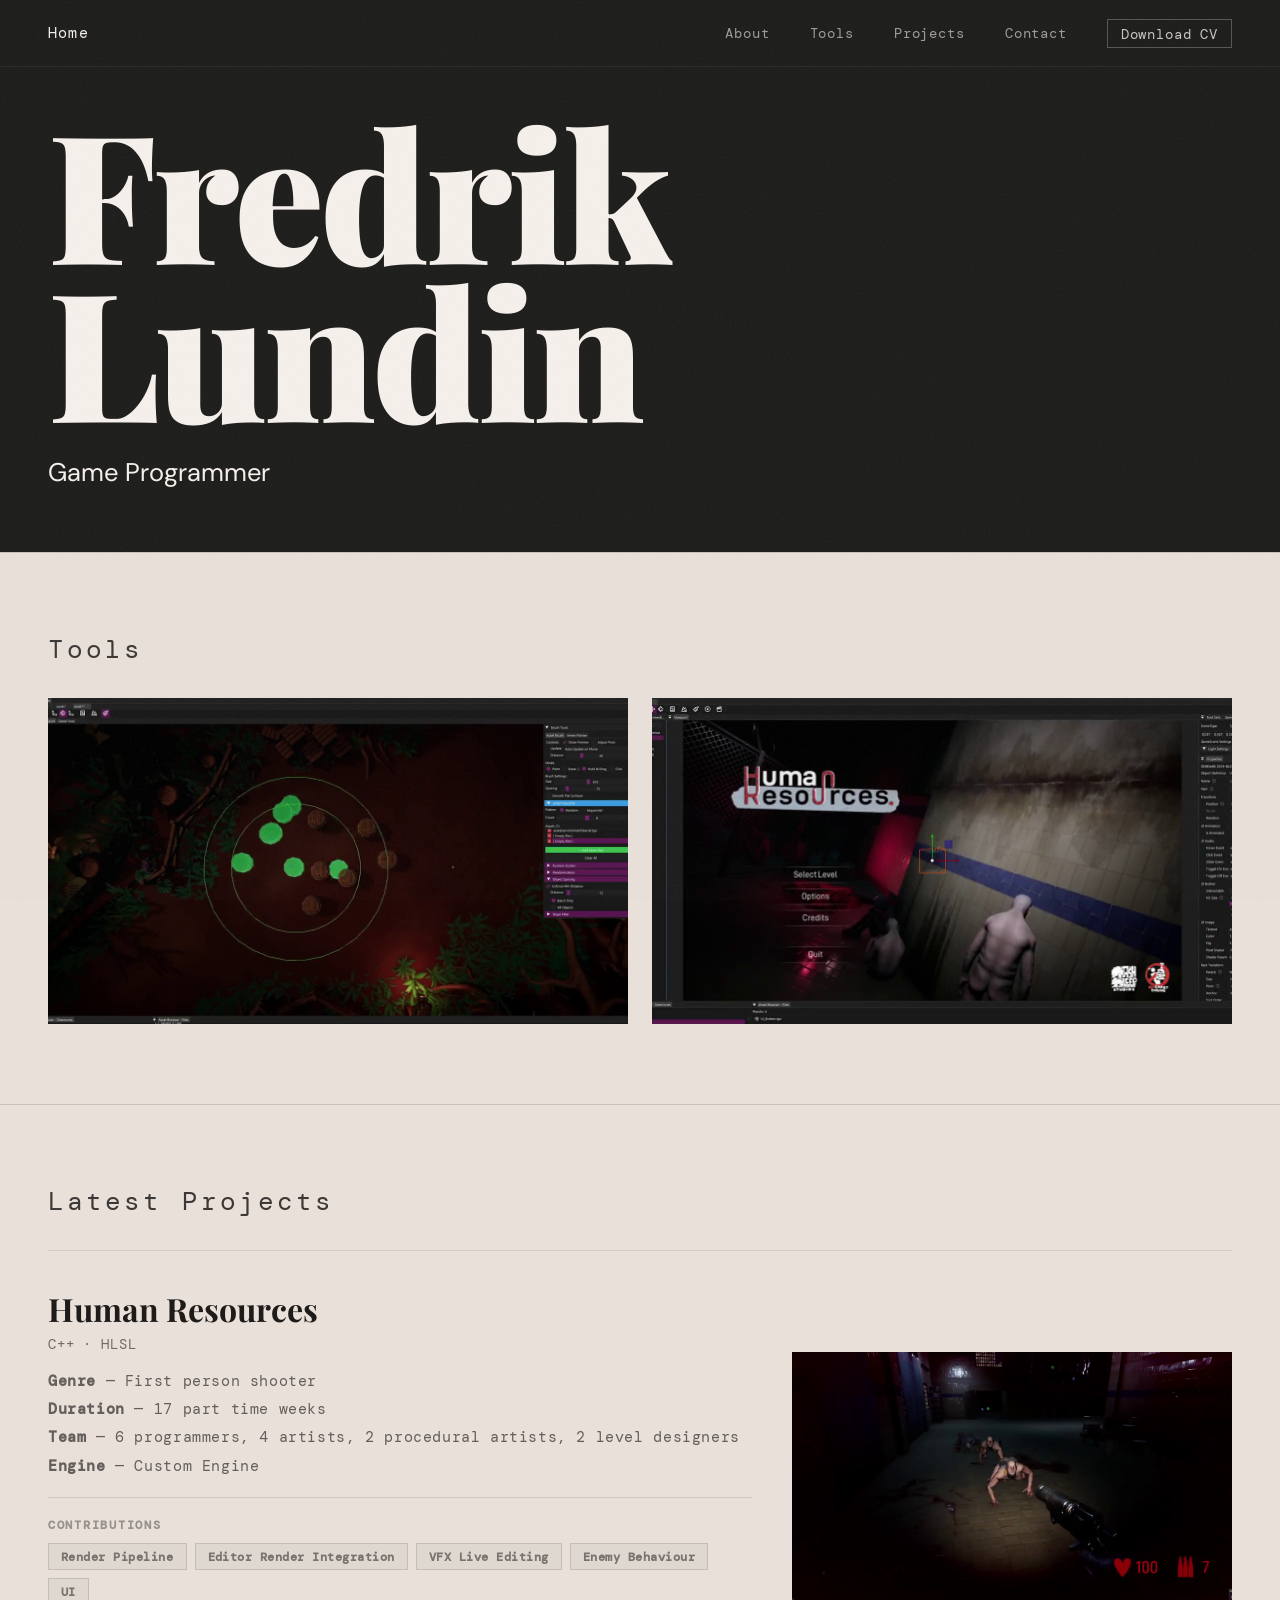
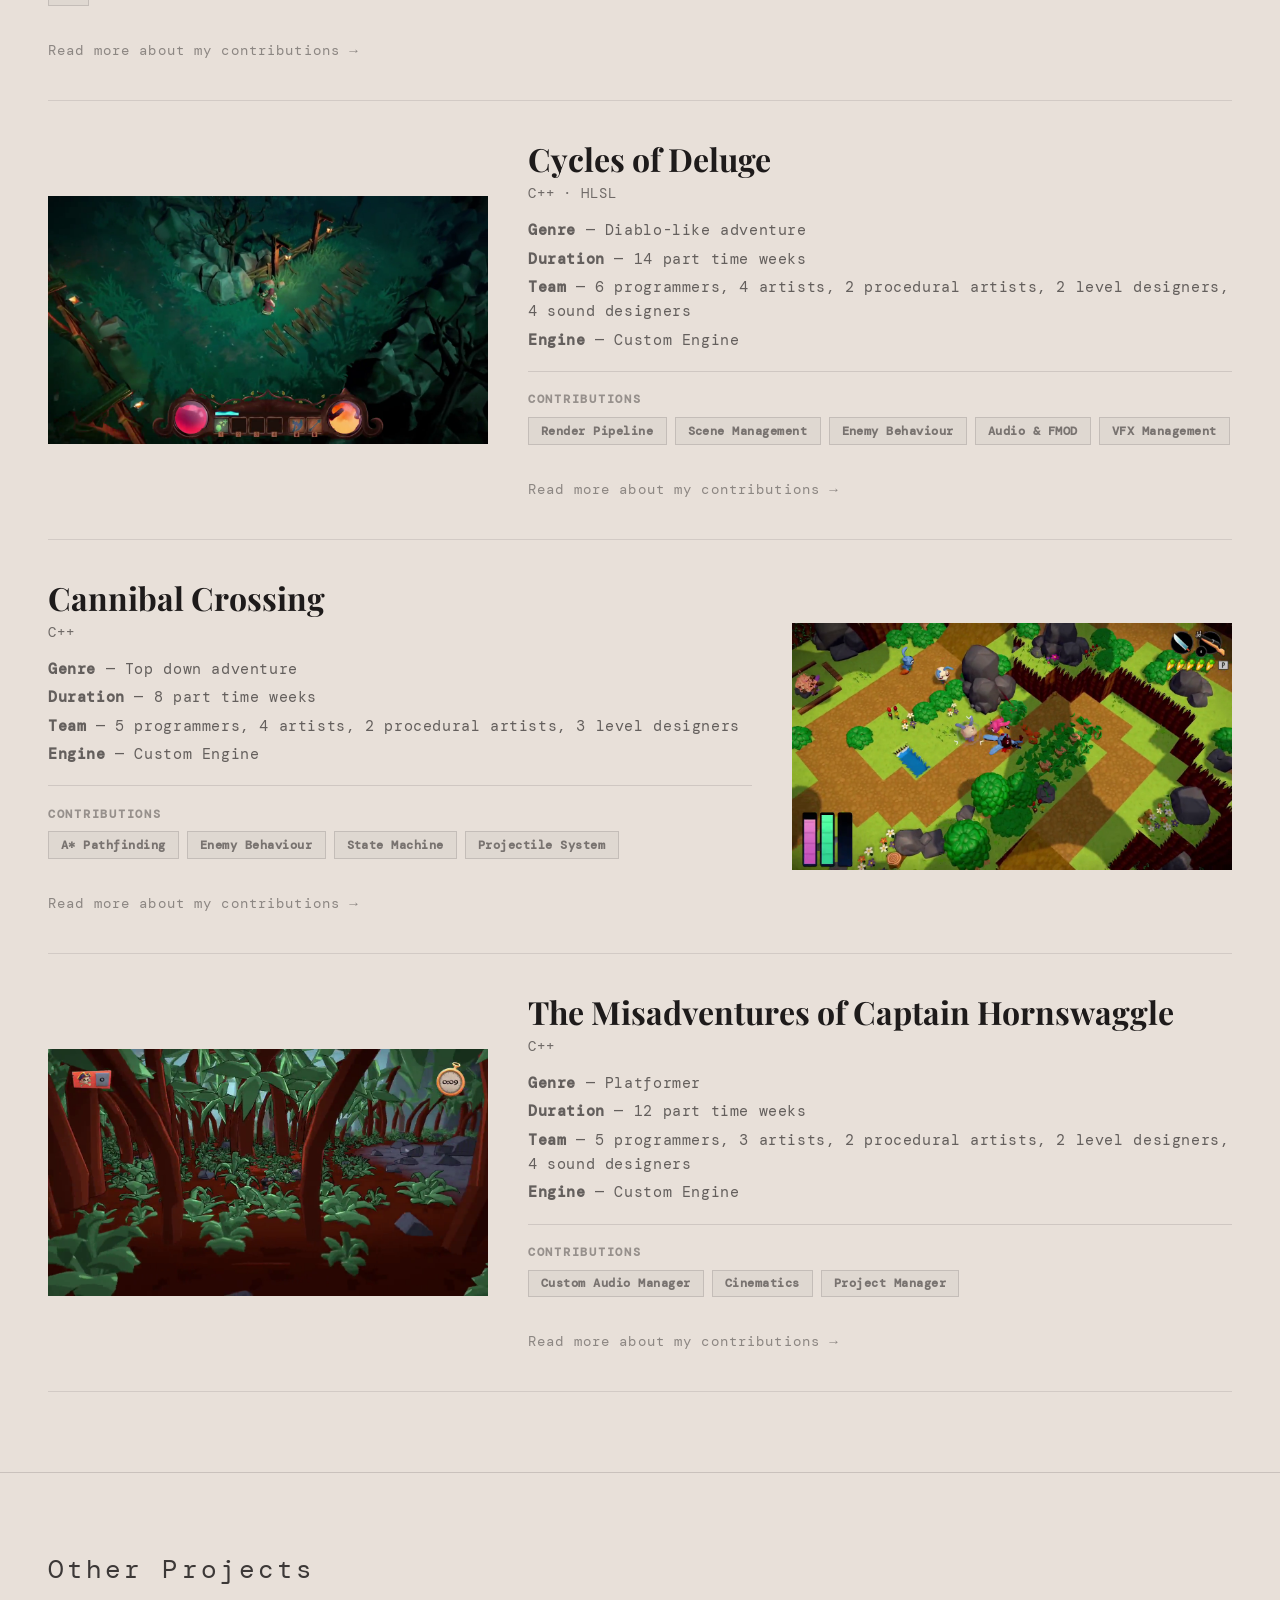
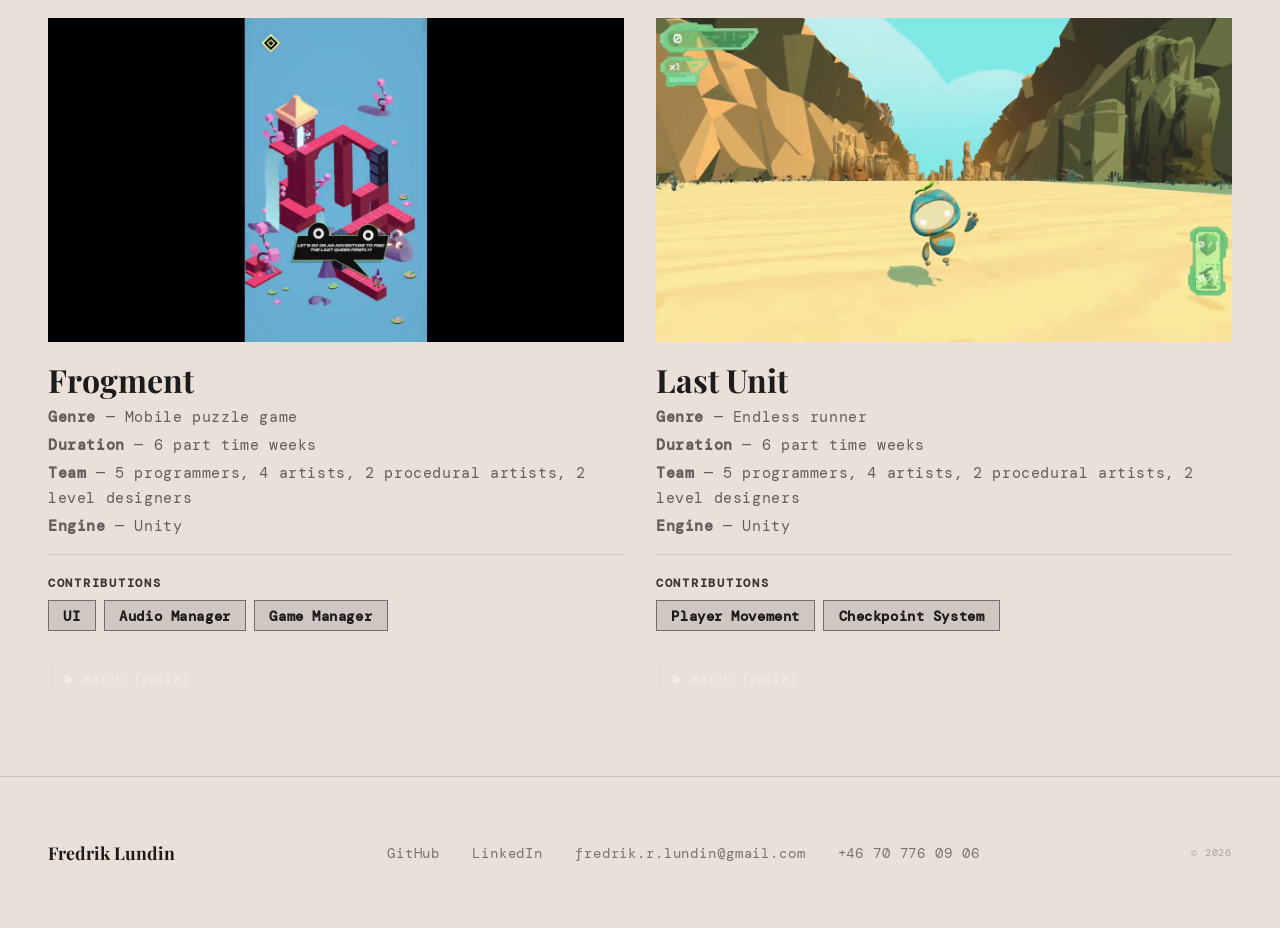
==== commit a74b3c70: "added correct links to trailers" ====
--- a/index.html
+++ b/index.html
@@ -3,4412 +3,234 @@
 <head>
 <meta charset="UTF-8">
 <meta name="viewport" content="width=device-width, initial-scale=1.0">
-<title>Fredrik — Game Developer</title>
-<link href="https://fonts.googleapis.com/css2?family=Playfair+Display:wght@400;700;900&family=DM+Mono:wght@300;400&family=DM+Sans:wght@300;400&display=swap" rel="stylesheet">
-<style>
-  :root {
-    --bg:       #e8e0d9;
-    --bg-light: #ddd4cb;
-    --bg-card:  #d0c5bb;
-    --fg:       #1e1b1b;
-    --fg-muted: #3a3333;
-    --cream:    #f5f0eb;
-    --accent:   #1e1b1b;
-    --serif:    'Playfair Display', serif;
-    --mono:     'DM Mono', monospace;
-    --sans:     'DM Sans', sans-serif;
-  }
-
-  *, *::before, *::after { box-sizing: border-box; margin: 0; padding: 0; }
-  html { scroll-behavior: smooth; }
-
-  body {
-    background: var(--bg);
-    color: var(--fg);
-    font-family: var(--sans);
-    overflow-x: hidden;
-  }
-
-  /* Max-width constraint for wide monitors */
-  #page-home,
-  #page-about,
-  #page-contact,
-  #page-tool-ui,
-  #page-tool-editor,
-  #page-project-1,
-  #page-project-2,
-  #page-project-3,
-  #page-project-4 {
-    max-width: 1700px;
-    margin: 0 auto;
-  }
-
-  nav > * {
-    flex-shrink: 0;
-  }
-
-  /* Grain */
-  body::after {
-    content: '';
-    position: fixed;
-    inset: 0;
-    pointer-events: none;
-    z-index: 200;
-    opacity: 0.35;
-    background-image: url("data:image/svg+xml,%3Csvg viewBox='0 0 512 512' xmlns='http://www.w3.org/2000/svg'%3E%3Cfilter id='n'%3E%3CfeTurbulence type='fractalNoise' baseFrequency='0.75' numOctaves='4' stitchTiles='stitch'/%3E%3C/filter%3E%3Crect width='100%25' height='100%25' filter='url(%23n)' opacity='0.08'/%3E%3C/svg%3E");
-  }
-
-  /* NAV */
-  nav {
-    position: fixed;
-    top: 0; left: 0; right: 0;
-    z-index: 100;
-    display: flex;
-    justify-content: space-between;
-    align-items: center;
-    padding: 1.4rem 3rem;
-    background: #1e1e1c;
-    border-bottom: 1px solid rgba(255,255,255,0.06);
-  }
-
-  .nav-logo {
-    font-family: var(--mono);
-    font-size: 0.95rem;
-    letter-spacing: 0.08em;
-    color: var(--cream);
-    text-decoration: none;
-    font-weight: 400;
-  }
-
-  .nav-links {
-    display: flex;
-    gap: 2.5rem;
-    list-style: none;
-  }
-
-  .nav-links a {
-    font-family: var(--mono);
-    font-size: 0.9rem;
-    letter-spacing: 0.06em;
-    color: var(--cream);
-    text-decoration: none;
-    opacity: 0.6;
-    transition: opacity 0.2s;
-    padding-bottom: 2px;
-    border-bottom: 1px solid transparent;
-    transition: opacity 0.2s, border-color 0.2s;
-  }
-  .nav-links a:hover { opacity: 1; border-bottom-color: rgba(240,232,226,0.5); }
-  .nav-cv { border: 1px solid rgba(240,232,226,0.35) !important; padding: 0.3rem 0.8rem !important; border-bottom: 1px solid rgba(240,232,226,0.35) !important; opacity: 0.8 !important; }
-  .nav-cv:hover { opacity: 1 !important; border-color: rgba(240,232,226,0.8) !important; }
-
-  /* HERO */
-  .hero {
-    padding: 7rem 3rem 3.5rem;
-    position: relative;
-    min-height: 44vh;
-    display: flex;
-    flex-direction: column;
-    justify-content: flex-end;
-    background: #1e1e1c;
-  }
-
-  h1 {
-    font-family: var(--serif);
-    font-size: clamp(5rem, 14vw, 13rem);
-    font-weight: 900;
-    line-height: 0.88;
-    letter-spacing: -0.02em;
-    color: var(--cream);
-    opacity: 0;
-    animation: fadeUp 0.9s ease forwards 0.1s;
-  }
-
-  .hero-desc {
-    position: static;
-    max-width: 480px;
-    font-family: var(--sans);
-    font-size: 1.6rem;
-    line-height: 1.75;
-    color: var(--cream);
-    opacity: 0;
-    margin-top: 1.5rem;
-    animation: fadeUp 0.9s ease forwards 0.4s;
-  }
-
-  /* SECTION LABEL */
-  .section-label {
-    font-family: var(--mono);
-    font-size: 1.6rem;
-    letter-spacing: 0.12em;
-    opacity: 0.85;
-    margin-bottom: 2rem;
-    display: block;
-    font-weight: 400;
-  }
-
-  /* TOOLS SECTION */
-  .tools {
-    padding: 5rem 3rem;
-    border-top: 1px solid rgba(26,17,24,0.15);
-  }
-
-  .tools-grid {
-    display: grid;
-    grid-template-columns: 1fr 1fr;
-    gap: 1.5rem;
-  }
-
-  .tool-card {
-    position: relative;
-    aspect-ratio: 16/9;
-    background: var(--bg-card);
-    overflow: hidden;
-    cursor: pointer;
-    text-decoration: none;
-    display: block;
-  }
-
-  .tool-card video {
-    width: 100%;
-    height: 100%;
-    object-fit: cover;
-    display: block;
-    transition: transform 0.6s ease;
-  }
-
-  .tool-card:hover video {
-    transform: scale(1.03);
-  }
-
-  /* Video placeholder for demo */
-  .tool-placeholder {
-    width: 100%;
-    height: 100%;
-    display: flex;
-    align-items: center;
-    justify-content: center;
-    background: var(--bg-card);
-    font-family: var(--mono);
-    font-size: 0.65rem;
-    letter-spacing: 0.15em;
-    color: rgba(26,17,24,0.3);
-    text-transform: lowercase;
-  }
-
-  .tool-card-overlay {
-    position: absolute;
-    inset: 0;
-    background: linear-gradient(to top, rgba(26,17,24,0.7) 0%, transparent 50%);
-    opacity: 0;
-    transition: opacity 0.4s ease;
-    display: flex;
-    flex-direction: column;
-    justify-content: flex-end;
-    padding: 1.5rem;
-  }
-
-  .tool-card:hover .tool-card-overlay { opacity: 1; }
-
-  .tool-card-name {
-    font-family: var(--serif);
-    font-size: 2rem;
-    font-weight: 700;
-    color: var(--cream);
-    display: block;
-    transform: translateY(8px);
-    transition: transform 0.4s ease;
-  }
-
-  .tool-card-sub {
-    font-family: var(--mono);
-    font-size: 0.75rem;
-    letter-spacing: 0.08em;
-    color: rgba(240,232,226,0.8);
-    display: block;
-    margin-top: 0.4rem;
-    transform: translateY(8px);
-    transition: transform 0.4s ease 0.05s;
-  }
-
-  .tool-card:hover .tool-card-name,
-  .tool-card:hover .tool-card-sub {
-    transform: translateY(0);
-  }
-
-  /* Arrow indicator */
-  .tool-arrow {
-    position: absolute;
-    top: 1rem;
-    right: 1rem;
-    width: 32px;
-    height: 32px;
-    border: 1px solid rgba(240,232,226,0.4);
-    border-radius: 50%;
-    display: flex;
-    align-items: center;
-    justify-content: center;
-    opacity: 0;
-    transform: scale(0.8);
-    transition: opacity 0.3s, transform 0.3s;
-  }
-  .tool-card:hover .tool-arrow {
-    opacity: 1;
-    transform: scale(1);
-  }
-  .tool-arrow svg { fill: var(--cream); }
-
-  /* PROJECTS SECTION */
-  .projects {
-    padding: 5rem 3rem;
-    border-top: 1px solid rgba(26,17,24,0.15);
-  }
-
-  /* Alternating row layout */
-  .project-row {
-    display: grid;
-    grid-template-columns: 1fr 1.6fr;
-    gap: 2.5rem;
-    align-items: center;
-    padding: 2.5rem 0;
-    border-bottom: 1px solid rgba(26,17,24,0.1);
-  }
-
-  .project-row:first-of-type { border-top: 1px solid rgba(26,17,24,0.1); }
-
-  /* Odd rows: video left, text right (default) */
-  /* Even rows: text left, video right */
-  .project-row:nth-child(even) { grid-template-columns: 1.6fr 1fr; }
-  .project-row:nth-child(even) .project-thumb { order: 2; }
-  .project-row:nth-child(even) .project-info  { order: 1; }
-
-  .project-card {
-    display: contents; /* lets thumb and info be direct grid children */
-    cursor: pointer;
-    text-decoration: none;
-  }
-
-  .project-thumb {
-    aspect-ratio: 16/9;
-    background: var(--bg-card);
-    overflow: hidden;
-    position: relative;
-    cursor: pointer;
-  }
-
-  .project-thumb-inner {
-    width: 100%;
-    height: 100%;
-    background: var(--bg-card);
-    display: flex;
-    align-items: center;
-    justify-content: center;
-    font-family: var(--mono);
-    font-size: 0.6rem;
-    letter-spacing: 0.15em;
-    color: rgba(26,17,24,0.25);
-    transition: transform 0.6s ease;
-  }
-
-  .project-row:hover .project-thumb-inner { transform: scale(1.03); }
-
-  .project-thumb.letterbox,
-  .project-thumb.letterbox video {
-    background: #e8e0d9;
-    object-fit: contain; /* show bars instead of cropping */
-  }
-  .project-thumb::after {
-    content: '';
-    position: absolute;
-    inset: 0;
-    background: rgba(26,17,24,0.07);
-    opacity: 0;
-    transition: opacity 0.3s;
-  }
-  .project-row:hover .project-thumb::after { opacity: 1; }
-
-  .project-info {
-    padding: 0;
-  }
-
-  .project-title {
-    font-family: var(--serif);
-    font-size: 2rem;
-    font-weight: 700;
-    color: var(--fg);
-    display: block;
-    line-height: 1.1;
-    margin-bottom: 0.5rem;
-  }
-
-  .project-category {
-    font-family: var(--mono);
-    font-size: 0.9rem;
-    letter-spacing: 0.06em;
-    color: var(--fg);
-    opacity: 0.6;
-    display: block;
-    margin-bottom: 1rem;
-  }
-
-  .project-desc {
-    font-family: var(--sans);
-    font-size: 1rem;
-    line-height: 1.8;
-    opacity: 0.75;
-    max-width: 340px;
-  }
-
-  .project-meta {
-    display: flex;
-    flex-direction: column;
-    gap: 0.25rem;
-    margin-bottom: 1rem;
-  }
-
-  .project-meta-item {
-    font-family: var(--mono);
-    font-size: 0.95rem;
-    letter-spacing: 0.04em;
-    opacity: 0.65;
-    line-height: 1.6;
-  }
-
-  .project-meta-item strong {
-    opacity: 1;
-    color: var(--fg);
-    font-weight: 700;
-  }
-
-  .project-contributions {
-    margin-top: 1.2rem;
-    padding-top: 1.2rem;
-    border-top: 1px solid rgba(26,17,24,0.12);
-    margin-bottom: 1rem;
-  }
-
-  .project-contributions-label {
-    font-family: var(--mono);
-    font-size: 0.78rem;
-    letter-spacing: 0.14em;
-    color: var(--fg);
-    opacity: 0.4;
-    display: block;
-    margin-bottom: 0.6rem;
-    text-transform: uppercase;
-    font-weight: 700;
-    transition: opacity 0.2s;
-  }
-
-  .project-contributions-list {
-    display: flex;
-    flex-wrap: wrap;
-    gap: 0.5rem;
-  }
-
-  .project-contribution-pill {
-    font-family: var(--mono);
-    font-size: 0.78rem;
-    font-weight: 700;
-    letter-spacing: 0.04em;
-    color: var(--fg);
-    background: rgba(26,17,24,0.07);
-    border: 1px solid rgba(26,17,24,0.25);
-    padding: 0.3rem 0.75rem;
-    opacity: 0.55;
-    transition: opacity 0.2s, background 0.2s, border-color 0.2s;
-  }
-  .project-row:hover .project-contributions-label {
-    opacity: 0.85;
-  }
-  .project-row:hover .project-contribution-pill {
-    opacity: 1;
-    background: rgba(26,17,24,0.12);
-    border-color: rgba(26,17,24,0.5);
-  }
-  .project-link-hint {
-    font-family: var(--mono);
-    font-size: 0.88rem;
-    letter-spacing: 0.08em;
-    opacity: 0.45;
-    display: inline-block;
-    margin-top: 1.2rem;
-    transition: opacity 0.2s;
-  }
-  .project-row:hover .project-link-hint { opacity: 1; }
-
-  .other-project-card .project-contributions-label {
-    opacity: 0.85;
-  }
-
-  .other-project-card .project-contribution-pill {
-    opacity: 1;
-    background: rgba(26,17,24,0.12);
-    border-color: rgba(26,17,24,0.5);
-    font-size: 0.88rem;
-    padding: 0.35rem 0.9rem;
-  }
-
-  /* OTHER PROJECTS GRID */
-  .other-projects-grid {
-    display: grid;
-    grid-template-columns: 1fr 1fr;
-    gap: 2rem;
-  }
-
-  .other-project-card {
-    display: flex;
-    flex-direction: column;
-    gap: 1.2rem;
-  }
-
-  .other-project-thumb {
-    aspect-ratio: 16/9;
-    background: var(--bg-card);
-    overflow: hidden;
-    position: relative;
-  }
-
-  .other-project-info { padding: 0; }
-
-  @media (max-width: 680px) {
-    .other-projects-grid { grid-template-columns: 1fr; }
-  }
-
-  /* FOOTER */
-  footer {
-    padding: 4rem 3rem;
-    border-top: 1px solid rgba(26,17,24,0.15);
-    display: flex;
-    justify-content: space-between;
-    align-items: center;
-  }
-
-  .footer-name {
-    font-family: var(--serif);
-    font-size: 1.1rem;
-    font-weight: 700;
-  }
-
-  .footer-links {
-    display: flex;
-    gap: 2rem;
-    list-style: none;
-  }
-
-  .footer-links a {
-    font-family: var(--mono);
-    font-size: 0.9rem;
-    letter-spacing: 0.06em;
-    color: var(--fg);
-    text-decoration: none;
-    opacity: 0.55;
-    transition: opacity 0.2s;
-  }
-  .footer-links a:hover { opacity: 1; }
-
-  .footer-copy {
-    font-family: var(--mono);
-    font-size: 0.6rem;
-    opacity: 0.3;
-    letter-spacing: 0.08em;
-  }
-
-  /* PAGE TRANSITIONS */
-  .page { display: none; }
-  .page.active { display: block; }
-
-  /* ABOUT PAGE */
-  .about-page {
-    padding: 10rem 3rem 6rem;
-    max-width: 700px;
-  }
-
-  .about-page h2 {
-    font-family: var(--serif);
-    font-size: clamp(2.5rem, 6vw, 5rem);
-    font-weight: 900;
-    line-height: 1;
-    margin-bottom: 2rem;
-    color: var(--cream);
-    mix-blend-mode: overlay;
-  }
-
-  .about-page p {
-    font-size: 0.85rem;
-    line-height: 1.9;
-    opacity: 0.75;
-    margin-bottom: 1.2rem;
-  }
-
-  /* CONTACT PAGE */
-  .contact-page {
-    padding: 10rem 3rem 6rem;
-  }
-
-  .contact-page h2 {
-    font-family: var(--serif);
-    font-size: clamp(2.5rem, 6vw, 5rem);
-    font-weight: 900;
-    line-height: 1;
-    margin-bottom: 3rem;
-    color: var(--cream);
-    mix-blend-mode: overlay;
-  }
-
-  .contact-links {
-    display: flex;
-    flex-direction: column;
-    gap: 1rem;
-  }
-
-  .contact-link {
-    font-family: var(--serif);
-    font-size: 1.8rem;
-    font-weight: 700;
-    color: var(--fg);
-    text-decoration: none;
-    display: flex;
-    align-items: center;
-    gap: 1rem;
-    border-top: 1px solid rgba(26,17,24,0.15);
-    padding: 1.2rem 0;
-    transition: opacity 0.2s;
-  }
-  .contact-link:hover { opacity: 0.6; }
-  .contact-link:last-child { border-bottom: 1px solid rgba(26,17,24,0.15); }
-
-  /* TOOL DETAIL PAGE */
-  .tool-detail {
-    padding: 10rem 3rem 6rem;
-  }
-
-  .tool-detail h2 {
-    font-family: var(--serif);
-    font-size: clamp(2.5rem, 6vw, 5rem);
-    font-weight: 900;
-    line-height: 1;
-    margin-bottom: 1rem;
-    color: var(--cream);
-    mix-blend-mode: overlay;
-  }
-
-  .tool-detail-video {
-    width: 100%;
-    aspect-ratio: 16/9;
-    background: var(--bg-card);
-    margin: 2rem 0;
-    display: flex;
-    align-items: center;
-    justify-content: center;
-    font-family: var(--mono);
-    font-size: 0.65rem;
-    letter-spacing: 0.15em;
-    color: rgba(26,17,24,0.3);
-  }
-
-  .tool-detail p {
-    font-size: 0.85rem;
-    line-height: 1.9;
-    opacity: 0.75;
-    max-width: 600px;
-    margin-bottom: 1.2rem;
-  }
-
-  /* PROJECT DETAIL PAGE */
-  .project-detail {
-    padding: 10rem 3rem 6rem;
-  }
-
-  .project-detail h2 {
-    font-family: var(--serif);
-    font-size: clamp(2.5rem, 6vw, 5rem);
-    font-weight: 900;
-    line-height: 1;
-    margin-bottom: 0.5rem;
-    color: var(--cream);
-    mix-blend-mode: overlay;
-  }
-
-  .project-detail-meta {
-    font-family: var(--mono);
-    font-size: 0.65rem;
-    letter-spacing: 0.1em;
-    opacity: 0.45;
-    margin-bottom: 2rem;
-  }
-
-  .project-detail-cover {
-    width: 100%;
-    aspect-ratio: 16/9;
-    background: var(--bg-card);
-    margin-bottom: 2rem;
-    display: flex;
-    align-items: center;
-    justify-content: center;
-    font-family: var(--mono);
-    font-size: 0.65rem;
-    letter-spacing: 0.15em;
-    color: rgba(26,17,24,0.3);
-  }
-
-  .project-detail p {
-    font-size: 0.85rem;
-    line-height: 1.9;
-    opacity: 0.75;
-    max-width: 600px;
-    margin-bottom: 1.2rem;
-  }
-
-  .project-detail-tags {
-    display: flex;
-    flex-wrap: wrap;
-    gap: 0.5rem;
-    margin-bottom: 2rem;
-  }
-
-  .tag {
-    font-family: var(--mono);
-    font-size: 0.6rem;
-    letter-spacing: 0.1em;
-    border: 1px solid rgba(26,17,24,0.25);
-    padding: 0.3rem 0.7rem;
-    color: var(--fg);
-    opacity: 0.6;
-  }
-
-  .back-btn {
-    font-family: var(--mono);
-    font-size: 1.3rem;
-    letter-spacing: 0.1em;
-    color: var(--fg);
-    text-decoration: none;
-    opacity: 0.5;
-    display: inline-flex;
-    align-items: center;
-    gap: 0.5rem;
-    margin-bottom: 3rem;
-    cursor: pointer;
-    background: none;
-    border: none;
-    transition: opacity 0.2s;
-  }
-  .back-btn:hover { opacity: 1; }
-
-  @keyframes fadeUp {
-    from { opacity: 0; transform: translateY(20px); }
-    to   { opacity: 1; transform: translateY(0); }
-  }
-
-  /* Scroll reveal */
-  .reveal {
-    opacity: 0;
-    transform: translateY(24px);
-    transition: opacity 0.7s ease, transform 0.7s ease;
-  }
-  .reveal.visible {
-    opacity: 1;
-    transform: translateY(0);
-  }
-
-  /* ── TOOL PAGE ───────────────────────────────────────────────── */
-  .tool-page {
-    padding-top: 6rem;
-    padding-bottom: 6rem;
-  }
-
-  .tp-hero {
-    position: relative;
-    width: 100%;
-    aspect-ratio: 16/9;
-    background: var(--bg-card);
-    overflow: hidden;
-    margin-bottom: 0;
-  }
-
-  .tp-video-placeholder {
-    width: 100%;
-    height: 100%;
-    display: flex;
-    align-items: center;
-    justify-content: center;
-    font-family: var(--mono);
-    font-size: 0.65rem;
-    letter-spacing: 0.15em;
-    color: rgba(26,17,24,0.25);
-    background: var(--bg-card);
-    aspect-ratio: 16/9;
-  }
-
-  .tp-hero-title {
-    position: absolute;
-    bottom: 2rem;
-    left: 3rem;
-  }
-
-  .tp-hero-title h2 {
-    font-family: var(--serif);
-    font-size: clamp(2.5rem, 6vw, 5rem);
-    font-weight: 900;
-    color: var(--cream);
-    line-height: 1;
-    text-shadow: 0 2px 20px rgba(0,0,0,0.5);
-  }
-
-  .tp-label {
-    font-family: var(--mono);
-    font-size: 0.7rem;
-    letter-spacing: 0.2em;
-    color: var(--accent);
-    display: block;
-    margin-bottom: 0.4rem;
-  }
-
-  /* Intro block */
-  .tp-intro {
-    padding: 2.5rem 3rem;
-    border-bottom: 1px solid rgba(26,17,24,0.1);
-    display: grid;
-    grid-template-columns: 1fr auto;
-    gap: 3rem;
-    align-items: start;
-  }
-
-  .tp-desc {
-    font-family: var(--sans);
-    font-size: 1.15rem;
-    line-height: 1.8;
-    opacity: 0.75;
-    max-width: 600px;
-  }
-
-  .tp-jumplinks {
-    display: flex;
-    flex-direction: column;
-    gap: 0.6rem;
-    min-width: 140px;
-  }
-
-  .tp-jump-label {
-    font-family: var(--mono);
-    font-size: 0.7rem;
-    letter-spacing: 0.12em;
-    opacity: 0.4;
-    margin-bottom: 0.2rem;
-  }
-
-  .tp-jump-buttons {
-    display: flex;
-    flex-direction: column;
-    gap: 0.5rem;
-  }
-
-  .tp-jump-btn {
-    font-family: var(--mono);
-    font-size: 1rem;
-    letter-spacing: 0.08em;
-    color: var(--fg);
-    text-decoration: none;
-    border: 1px solid rgba(26,17,24,0.2);
-    padding: 0.65rem 1.4rem;
-    transition: border-color 0.2s, opacity 0.2s;
-    opacity: 0.7;
-    text-align: center;
-  }
-  .tp-jump-btn:hover { opacity: 1; border-color: var(--fg); }
-
-  .tp-section {
-    padding: 3rem 3rem;
-    border-top: 1px solid rgba(26,17,24,0.1);
-  }
-
-  /* Feature / Challenge rows — same as project rows */
-  .tp-row {
-    display: grid;
-    grid-template-columns: 1fr 1.4fr;
-    gap: 3rem;
-    align-items: center;
-    padding: 2.5rem 0;
-    border-bottom: 1px solid rgba(26,17,24,0.08);
-  }
-
-  .tp-row:first-of-type { border-top: 1px solid rgba(26,17,24,0.08); }
-
-  .tp-row-reverse {
-    grid-template-columns: 1.4fr 1fr;
-  }
-  .tp-row-reverse .tp-carousel { order: 2; }
-  .tp-row-reverse .tp-row-info  { order: 1; }
-
-  .tp-row-video {
-    aspect-ratio: 16/9;
-    background: var(--bg-card);
-    overflow: hidden;
-    position: relative;
-  }
-
-  .tp-row-video .tp-video-placeholder {
-    aspect-ratio: unset;
-    height: 100%;
-  }
-
-  .tp-feature-title {
-    font-family: var(--serif);
-    font-size: 2rem;
-    font-weight: 700;
-    color: var(--fg);
-    display: block;
-    margin-bottom: 0.7rem;
-    line-height: 1.1;
-  }
-
-  .tp-feature-desc {
-    font-family: var(--sans);
-    font-size: 1rem;
-    line-height: 1.8;
-    opacity: 0.7;
-    margin-bottom: 1.2rem;
-  }
-
-  .tp-code-toggle {
-    font-family: var(--mono);
-    font-size: 0.85rem;
-    letter-spacing: 0.1em;
-    color: var(--fg);
-    background: none;
-    border: 1px solid rgba(26,17,24,0.25);
-    padding: 0.5rem 1.1rem;
-    cursor: pointer;
-    opacity: 0.55;
-    transition: opacity 0.2s, border-color 0.2s;
-  }
-  .tp-code-toggle:hover { opacity: 1; }
-  .tp-code-toggle.open { opacity: 1; border-color: var(--accent); color: var(--accent); }
-
-  .tp-code-block {
-    background: #1e1b1b;
-    padding: 1.2rem;
-    overflow-x: auto;
-  }
-
-  .tp-code-block pre {
-    font-family: var(--mono);
-    font-size: 0.88rem;
-    line-height: 1.8;
-    color: #f8f8f2;
-    white-space: pre;
-  }
-
-  .tp-code-block .kw  { color: #ae81ff; }
-  .tp-code-block .fn  { color: #a6e22e; }
-  .tp-code-block .str { color: #e6db74; }
-  .tp-code-block .cmt { color: #75715e; font-style: italic; }
-  .tp-code-block .num { color: #fd971f; }
-
-  /* ── CAROUSEL ────────────────────────────────────────────────── */
-  .tp-carousel {
-    display: flex;
-    flex-direction: column;
-    gap: 0;
-    position: relative;
-  }
-
-  .tp-carousel-track {
-    position: relative;
-    aspect-ratio: 16/9;
-    background: var(--bg-card);
-    overflow: hidden;
-  }
-
-  .tp-carousel-slide {
-    display: none;
-    width: 100%;
-    height: 100%;
-    position: absolute;
-    inset: 0;
-  }
-  .tp-carousel-slide.active { display: block; }
-
-  .tp-carousel-slide .tp-video-placeholder {
-    aspect-ratio: unset;
-    height: 100%;
-  }
-
-  .tp-carousel-bar {
-    display: flex;
-    align-items: center;
-    justify-content: space-between;
-    padding: 0.6rem 0;
-    border-bottom: 1px solid rgba(26,17,24,0.08);
-    margin-bottom: 0.8rem;
-  }
-
-  .tp-carousel-arrow {
-    font-family: var(--mono);
-    font-size: 1rem;
-    background: none;
-    border: 1px solid rgba(26,17,24,0.2);
-    color: var(--fg);
-    width: 36px;
-    height: 36px;
-    cursor: pointer;
-    opacity: 0.5;
-    transition: opacity 0.2s, border-color 0.2s;
-    display: flex;
-    align-items: center;
-    justify-content: center;
-  }
-  .tp-carousel-arrow:hover { opacity: 1; border-color: var(--fg); }
-
-  .tp-carousel-counter {
-    font-family: var(--mono);
-    font-size: 0.78rem;
-    letter-spacing: 0.1em;
-    opacity: 0.4;
-  }
-
-  /* Code panel — overlays the tp-row-info side */
-  .tp-row { position: relative; overflow: hidden; }
-
-  .tp-code-overlay {
-    position: absolute;
-    top: 0; right: 0;
-    width: 45%;
-    height: 100%;
-    background: #1e1b1b;
-    padding: 1.5rem;
-    display: flex;
-    flex-direction: column;
-    gap: 0.8rem;
-    opacity: 0;
-    transform: translateX(20px);
-    pointer-events: none;
-    transition: opacity 0.35s ease, transform 0.35s ease;
-    z-index: 10;
-    overflow: hidden;
-  }
-
-  .tp-row-reverse .tp-code-overlay {
-    right: auto;
-    left: 0;
-    transform: translateX(-20px);
-  }
-
-  .tp-code-overlay.visible {
-    opacity: 1;
-    transform: translateX(0);
-    pointer-events: all;
-  }
-
-  .tp-overlay-header {
-    display: flex;
-    align-items: center;
-    justify-content: space-between;
-    border-bottom: 1px solid rgba(245,240,235,0.1);
-    padding-bottom: 0.6rem;
-    flex-shrink: 0;
-  }
-
-  .tp-overlay-label {
-    font-family: var(--mono);
-    font-size: 0.7rem;
-    letter-spacing: 0.15em;
-    color: var(--accent);
-    opacity: 0.8;
-  }
-
-  .tp-overlay-close {
-    font-family: var(--mono);
-    font-size: 0.75rem;
-    background: none;
-    border: none;
-    color: rgba(245,240,235,0.4);
-    cursor: pointer;
-    transition: color 0.2s;
-    padding: 0;
-  }
-  .tp-overlay-close:hover { color: rgba(245,240,235,0.9); }
-
-  .tp-overlay-arrows {
-    display: flex;
-    align-items: center;
-    gap: 0.6rem;
-  }
-
-  .tp-overlay-counter {
-    font-family: var(--mono);
-    font-size: 0.72rem;
-    color: rgba(245,240,235,0.3);
-    letter-spacing: 0.1em;
-  }
-
-  .tp-overlay-arrow {
-    font-family: var(--mono);
-    font-size: 0.85rem;
-    background: none;
-    border: 1px solid rgba(245,240,235,0.15);
-    color: rgba(245,240,235,0.5);
-    width: 28px;
-    height: 28px;
-    cursor: pointer;
-    display: flex;
-    align-items: center;
-    justify-content: center;
-    transition: all 0.2s;
-  }
-  .tp-overlay-arrow:hover { border-color: rgba(245,240,235,0.5); color: rgba(245,240,235,0.9); }
-
-  .tp-overlay-code {
-    display: none;
-    flex: 1;
-    overflow: auto;
-    min-height: 0;
-  }
-  .tp-overlay-code.active { display: block; }
-
-  .tp-overlay-code pre {
-    font-family: var(--mono);
-    font-size: 0.75rem;
-    line-height: 1.75;
-    color: #f8f8f2;
-    white-space: pre;
-  }
-
-  .tp-overlay-code pre .kw  { color: #ae81ff; }
-  .tp-overlay-code pre .fn  { color: #a6e22e; }
-  .tp-overlay-code pre .str { color: #e6db74; }
-  .tp-overlay-code pre .cmt { color: #75715e; font-style: italic; }
-  .tp-overlay-code pre .num { color: #fd971f; }
-
-  .tp-carousel-codes { display: none; } /* hidden — code lives in overlay now */
-
-  /* ── LIGHTBOX ────────────────────────────────────────────────── */
-  .tp-lightbox {
-    display: flex;
-    position: fixed;
-    inset: 0;
-    z-index: 999;
-    background: rgba(10,9,9,0.92);
-    align-items: center;
-    justify-content: center;
-    padding: 2rem;
-    backdrop-filter: blur(4px);
-    opacity: 0;
-    pointer-events: none;
-    transition: opacity 0.25s ease;
-    visibility: hidden;
-  }
-
-  .tp-lightbox.open {
-    opacity: 1;
-    pointer-events: all;
-    visibility: visible;
-  }
-
-  @keyframes lbFadeIn {
-    from { opacity: 0; }
-    to   { opacity: 1; }
-  }
-
-  .tp-lightbox-inner {
-    width: 100%;
-    max-width: 1200px;
-    background: #161414;
-    display: flex;
-    flex-direction: column;
-    max-height: 90vh;
-    overflow: hidden;
-    animation: lbSlideUp 0.3s ease forwards;
-  }
-
-  .tp-lightbox-body {
-    display: flex;
-    flex-direction: column;
-    flex: 1;
-    overflow: auto;
-    min-height: 0;
-  }
-
-  .tp-lightbox-video {
-    background: #000;
-    position: relative;
-    width: 100%;
-    aspect-ratio: 16/9;
-    flex-shrink: 0;
-  }
-
-  .tp-lightbox-slide {
-    display: none;
-    width: 100%;
-    height: 100%;
-    position: absolute;
-    inset: 0;
-  }
-  .tp-lightbox-slide.active { display: block; }
-
-  .tp-lightbox-slide video,
-  .tp-lightbox-slide iframe {
-    width: 100%;
-    height: 100%;
-    object-fit: contain;
-  }
-
-  .tp-lightbox-slide .tp-video-placeholder {
-    width: 100%;
-    height: 100%;
-    background: #111;
-    color: rgba(245,240,235,0.2);
-    position: absolute;
-    inset: 0;
-    display: flex;
-    align-items: center;
-    justify-content: center;
-    font-family: var(--mono);
-    font-size: 0.65rem;
-    letter-spacing: 0.15em;
-  }
-
-  .tp-lightbox-code {
-    background: #1a1818;
-    border-top: 1px solid rgba(245,240,235,0.06);
-    display: flex;
-    flex-direction: column;
-    flex-shrink: 0;
-  }
-
-  .tp-lightbox-code-header {
-    padding: 0.7rem 1.5rem;
-    border-bottom: 1px solid rgba(245,240,235,0.06);
-    font-family: var(--mono);
-    font-size: 0.68rem;
-    letter-spacing: 0.15em;
-    color: var(--accent);
-    flex-shrink: 0;
-  }
-
-  .tp-lightbox-code-body {
-    padding: 1.2rem 1.5rem;
-    max-height: 220px;
-    overflow: auto;
-  }
-
-  .tp-lightbox-code-slide {
-    display: none;
-  }
-  .tp-lightbox-code-slide.active { display: block; }
-
-  .tp-lightbox-code-slide pre {
-    font-family: var(--mono);
-    font-size: 0.8rem;
-    line-height: 1.8;
-    color: #f8f8f2;
-    white-space: pre;
-    overflow-x: auto;
-  }
-
-  .tp-lightbox-code-slide pre .kw  { color: #ae81ff; }
-  .tp-lightbox-code-slide pre .fn  { color: #a6e22e; }
-  .tp-lightbox-code-slide pre .str { color: #e6db74; }
-  .tp-lightbox-code-slide pre .cmt { color: #75715e; font-style: italic; }
-  .tp-lightbox-code-slide pre .num { color: #fd971f; }
-
-  .tp-lightbox-footer {
-    padding: 0.8rem 1.5rem;
-    border-top: 1px solid rgba(245,240,235,0.06);
-    flex-shrink: 0;
-  }
-
-  .tp-lightbox-desc {
-    font-family: var(--sans);
-    font-size: 0.85rem;
-    line-height: 1.7;
-    color: rgba(245,240,235,0.5);
-  }
-
-  @keyframes lbSlideUp {
-    from { transform: translateY(16px); opacity: 0; }
-    to   { transform: translateY(0);    opacity: 1; }
-  }
-
-  .tp-lightbox-header {
-    display: flex;
-    align-items: center;
-    justify-content: space-between;
-    padding: 1rem 1.5rem;
-    border-bottom: 1px solid rgba(245,240,235,0.08);
-    flex-shrink: 0;
-  }
-
-  .tp-lightbox-title {
-    font-family: var(--serif);
-    font-size: 1.2rem;
-    font-weight: 700;
-    color: var(--cream);
-  }
-
-  .tp-lightbox-nav {
-    display: flex;
-    align-items: center;
-    gap: 0.8rem;
-  }
-
-  .tp-lightbox-arrow {
-    font-family: var(--mono);
-    font-size: 1rem;
-    background: none;
-    border: 1px solid rgba(245,240,235,0.2);
-    color: #f8f8f2;
-    width: 36px;
-    height: 36px;
-    cursor: pointer;
-    display: flex;
-    align-items: center;
-    justify-content: center;
-    transition: all 0.2s;
-  }
-  .tp-lightbox-arrow:hover { border-color: #f8f8f2; color: var(--cream); }
-
-  .tp-lightbox-counter {
-    font-family: var(--mono);
-    font-size: 0.78rem;
-    color: rgba(245,240,235,0.35);
-    letter-spacing: 0.1em;
-    min-width: 40px;
-    text-align: center;
-  }
-
-  .tp-lightbox-close {
-    font-family: var(--mono);
-    font-size: 0.8rem;
-    background: none;
-    border: 1px solid rgba(245,240,235,0.2);
-    color: rgba(245,240,235,0.5);
-    padding: 0.4rem 0.9rem;
-    cursor: pointer;
-    transition: all 0.2s;
-    letter-spacing: 0.08em;
-  }
-  .tp-lightbox-close:hover { border-color: #f8f8f2; color: var(--cream); }
-
-
-
-  /* Click cursor on carousel track */
-  .tp-carousel-track { cursor: pointer; }
-
-  /* ── END LIGHTBOX ────────────────────────────────────────────── */
-
-  /* ── PROJECT PAGES ───────────────────────────────────────────── */
-  .proj-page { padding-top: 6rem; padding-bottom: 6rem; }
-
-  .proj-hero {
-    position: relative; width: 100%; aspect-ratio: 16/9;
-    background: var(--bg-card); overflow: hidden;
-  }
-  .proj-hero-overlay {
-    position: absolute; inset: 0;
-    background: linear-gradient(to top, rgba(15,12,12,0.82) 0%, transparent 55%);
-    display: flex; flex-direction: column; justify-content: flex-end;
-    padding: 2.5rem 3rem;
-  }
-  .proj-hero video, .proj-hero img { width:100%; height:100%; object-fit:cover; display:block; }
-  .proj-hero-label {
-    font-family: var(--mono); font-size: 0.7rem; letter-spacing: 0.2em;
-    color: var(--accent); margin-bottom: 0.5rem; display: block;
-  }
-  .proj-hero h2 {
-    font-family: var(--serif); font-size: clamp(2.5rem, 5vw, 4.5rem);
-    font-weight: 900; color: var(--cream); line-height: 1;
-    text-shadow: 0 2px 20px rgba(0,0,0,0.5); margin-bottom: 1rem;
-  }
-  .proj-trailer-btn {
-    display: inline-flex; align-items: center; gap: 0.5rem;
-    font-family: var(--mono); font-size: 0.75rem; letter-spacing: 0.1em;
-    color: var(--cream); border: 1px solid rgba(240,232,226,0.45);
-    padding: 0.45rem 1rem; text-decoration: none;
-    transition: border-color 0.2s, opacity 0.2s; opacity: 0.8; align-self: flex-start;
-  }
-  .proj-trailer-btn:hover { opacity: 1; border-color: rgba(240,232,226,0.9); }
-
-  .proj-meta-bar {
-    display: flex; align-items: center; gap: 2rem;
-    padding: 1.2rem 3rem; border-bottom: 1px solid rgba(26,17,24,0.1); flex-wrap: wrap;
-  }
-  .proj-meta-item { font-family: var(--mono); font-size: 0.72rem; letter-spacing: 0.08em; opacity: 0.5; }
-
-  .proj-intro { padding: 2.5rem 3rem; border-bottom: 1px solid rgba(26,17,24,0.1); max-width: 820px; }
-  .proj-intro p { font-family: var(--sans); font-size: 1.05rem; line-height: 1.85; opacity: 0.75; }
-
-  .proj-section-label {
-    font-family: var(--mono); font-size: 1.6rem; letter-spacing: 0.12em;
-    opacity: 0.85; display: block; padding: 2rem 3rem 0;
-  }
-  .proj-contributions { padding: 0 3rem 4rem; }
-
-  .proj-contribution {
-    padding: 2.5rem 0; border-bottom: 1px solid rgba(26,17,24,0.08); max-width: 820px;
-  }
-  .proj-contribution:first-of-type { border-top: 1px solid rgba(26,17,24,0.08); margin-top: 1.5rem; }
-
-  .proj-contribution-split {
-    padding: 2.5rem 0; border-bottom: 1px solid rgba(26,17,24,0.08);
-    display: grid; grid-template-columns: 1.3fr 1fr; gap: 3.5rem; align-items: start;
-    max-width: 100%;
-  }
-  .proj-contribution-split:first-of-type { border-top: 1px solid rgba(26,17,24,0.08); margin-top: 1.5rem; }
-
-  .proj-contribution-media {
-    aspect-ratio: 16/9; background: var(--bg-card); overflow: hidden; position: relative; width: 100%;
-  }
-  .proj-contribution-media video, .proj-contribution-media img {
-    width: 100%; height: 100%; object-fit: cover; display: block;
-  }
-  .proj-contribution-media .tp-video-placeholder { aspect-ratio: unset; height: 100%; }
-
-  .proj-contribution-title {
-    font-family: var(--serif); font-size: 1.6rem; font-weight: 700;
-    color: var(--fg); display: block; margin-bottom: 0.7rem; line-height: 1.1;
-  }
-  .proj-contribution-desc {
-    font-family: var(--sans); font-size: 0.9rem; line-height: 1.85;
-    opacity: 0.7; margin-bottom: 1.1rem;
-  }
-  .proj-award {
-    display: inline-flex; align-items: center; gap: 0.5rem;
-    font-family: var(--mono); font-size: 0.68rem; letter-spacing: 0.12em;
-    color: var(--accent); border: 1px solid var(--accent);
-    padding: 0.3rem 0.8rem; margin-bottom: 1.5rem; opacity: 0.8;
-  }
-  .proj-code-toggle {
-    font-family: var(--mono); font-size: 0.78rem; letter-spacing: 0.1em;
-    color: var(--fg); background: none; border: 1px solid rgba(26,17,24,0.25);
-    padding: 0.4rem 1rem; cursor: pointer; opacity: 0.55;
-    transition: opacity 0.2s, border-color 0.2s;
-  }
-  .proj-code-toggle:hover { opacity: 1; }
-  .proj-code-toggle.open { opacity: 1; border-color: var(--accent); color: var(--accent); }
-
-  .proj-code-block {
-    display: none; background: #1e1b1b; padding: 1.2rem 1.5rem;
-    margin-top: 1rem; overflow-x: auto; max-width: 860px;
-  }
-  .proj-code-block pre {
-    font-family: var(--mono); font-size: 0.78rem; line-height: 1.8;
-    color: #f8f8f2; white-space: pre;
-  }
-  .proj-code-block pre .kw  { color: #ae81ff; }
-  .proj-code-block pre .fn  { color: #a6e22e; }
-  .proj-code-block pre .str { color: #e6db74; }
-  .proj-code-block pre .cmt { color: #75715e; font-style: italic; }
-  .proj-code-block pre .num { color: #fd971f; }
-
-  @media (max-width: 680px) {
-    .proj-meta-bar, .proj-intro, .proj-contributions, .proj-section-label { padding-left: 1.2rem; padding-right: 1.2rem; }
-    .proj-hero-overlay { padding: 1.5rem 1.2rem; }
-    .proj-contribution-split { grid-template-columns: 1fr; gap: 1.2rem; }
-  }
-  /* Cycles of Deluge — text-heavy, center the content */
-  #page-project-1 .proj-contributions {
-    max-width: 900px;
-    margin-left: auto;
-    margin-right: auto;
-    padding-left: 0;
-    padding-right: 0;
-  }
-  #page-project-1 .proj-contribution-split {
-    max-width: 100%;
-    width: calc(100% + 6rem);
-    margin-left: -3rem;
-    padding-left: 3rem;
-    padding-right: 3rem;
-  }
-  #page-project-1 .proj-intro {
-    max-width: 900px;
-    margin-left: auto;
-    margin-right: auto;
-  }
-  #page-project-1 .proj-section-label {
-    max-width: 900px;
-    margin-left: auto;
-    margin-right: auto;
-    padding-left: 0;
-    padding-right: 0;
-  }
-  #page-project-1 .proj-contribution-title { font-size: 1.9rem; }
-  #page-project-1 .proj-contribution { max-width: 100%; padding: 3rem 0; }
-  #page-project-1 .proj-contribution-desc { font-size: 0.95rem; opacity: 0.75; max-width: 100%; }
-  /* Wide contributions container — no max-width constraint */
-  .proj-contributions-wide {
-    max-width: 100% !important;
-    padding-left: 0 !important;
-    padding-right: 0 !important;
-  }
-
-  .proj-contribution-border {
-    padding: 3rem 3rem;
-    border-bottom: 1px solid rgba(26,17,24,0.08);
-  }
-  .proj-contribution-border:first-of-type { border-top: 1px solid rgba(26,17,24,0.08); }
-
-  /* Two-column layout */
-  .proj-twocol {
-    display: grid;
-    grid-template-columns: 1fr 1fr;
-    gap: 4rem;
-    align-items: center;
-  }
-
-  /* Video variant — video gets slightly more space */
-  .proj-twocol.has-video {
-    grid-template-columns: 1.2fr 1fr;
-    align-items: start;
-  }
-
-  .proj-twocol-reverse {
-    direction: ltr;
-  }
-  .proj-twocol-reverse .proj-twocol-text { order: 2; }
-  .proj-twocol-reverse .proj-twocol-code { order: 1; }
-
-  .proj-twocol-media {
-    aspect-ratio: 16/9;
-    background: var(--bg-card);
-    overflow: hidden;
-    position: relative;
-    width: 100%;
-  }
-  .proj-twocol-media video,
-  .proj-twocol-media img { width:100%; height:100%; object-fit:cover; display:block; }
-  .proj-twocol-media .tp-video-placeholder { aspect-ratio: unset; height: 100%; }
-
-  .proj-twocol-text .proj-contribution-title {
-    font-family: var(--serif); font-size: 1.6rem; font-weight: 700;
-    color: var(--fg); display: block; margin-bottom: 0.7rem; line-height: 1.1;
-  }
-  .proj-twocol-text .proj-contribution-desc {
-    font-family: var(--sans); font-size: 0.9rem; line-height: 1.85;
-    opacity: 0.7; margin-bottom: 1.1rem;
-  }
-
-  .proj-twocol-code .proj-code-block,
-  .proj-twocol-code .proj-code-slides { max-width: 100%; }
-
-  .proj-twocol-code .proj-code-block {
-    max-height: 380px;
-    overflow: auto;
-  }
-
-  @media (max-width: 900px) {
-    .proj-twocol, .proj-twocol.has-video { grid-template-columns: 1fr; gap: 1.5rem; }
-    .proj-twocol-reverse { direction: ltr; }
-    .proj-contribution-border { padding: 2rem 1.2rem; }
-  }
-  .proj-contribution-stacked {
-    max-width: 100% !important;
-  }
-
-  .proj-contribution-media-full {
-    width: 100%;
-    aspect-ratio: 16/9;
-    background: var(--bg-card);
-    overflow: hidden;
-    position: relative;
-    margin-bottom: 2rem;
-  }
-
-  .proj-contribution-media-full video,
-  .proj-contribution-media-full img {
-    width: 100%; height: 100%; object-fit: cover; display: block;
-  }
-
-  .proj-contribution-media-full .tp-video-placeholder {
-    aspect-ratio: unset; height: 100%;
-  }
-
-  .proj-contribution-stacked-body {
-    max-width: 820px;
-  }
-  .proj-code-slides {
-    margin-top: 1rem;
-    max-width: 860px;
-  }
-
-  .proj-code-slide {
-    display: none;
-  }
-  .proj-code-slide.active { display: block; }
-
-  .proj-code-slides-bar {
-    display: flex;
-    align-items: center;
-    gap: 0.8rem;
-    margin-bottom: 0.5rem;
-  }
-
-  .proj-slide-arrow {
-    font-family: var(--mono);
-    font-size: 0.85rem;
-    background: none;
-    border: 1px solid rgba(26,17,24,0.2);
-    color: var(--fg);
-    width: 28px; height: 28px;
-    cursor: pointer;
-    display: flex; align-items: center; justify-content: center;
-    opacity: 0.5;
-    transition: opacity 0.2s;
-  }
-  .proj-slide-arrow:hover { opacity: 1; }
-
-  .proj-slide-counter {
-    font-family: var(--mono);
-    font-size: 0.7rem;
-    letter-spacing: 0.1em;
-    opacity: 0.4;
-  }
-
-  /* Side-by-side comparison (before/after, texture pairs) */
-  .proj-compare {
-    display: grid;
-    grid-template-columns: 1fr 1fr;
-    gap: 1.5rem;
-    margin-bottom: 2rem;
-  }
-
-  .proj-compare-item {
-    display: flex;
-    flex-direction: column;
-    gap: 0.5rem;
-  }
-
-  .proj-compare-label {
-    font-family: var(--mono);
-    font-size: 0.72rem;
-    letter-spacing: 0.1em;
-    opacity: 0.45;
-    text-align: center;
-  }
-
-  .chal-title {
-    font-family: var(--serif);
-    font-size: 1.9rem;
-    font-weight: 700;
-    text-align: center;
-    margin-bottom: 1.8rem;
-    color: var(--fg);
-  }
-
-  /* Full-width code block under challenge text */
-  .chal-code-full {
-    max-width: 100%;
-    margin-top: 1.5rem;
-  }
-  .chal-code-full .proj-code-slides,
-  .chal-code-full .proj-code-block { max-width: 100%; }
-  .proj-text-only {
-    max-width: 760px;
-    padding-left: 1.5rem;
-    border-left: 3px solid var(--accent);
-  }
-  .proj-text-only .proj-contribution-title {
-    font-family: var(--serif);
-    font-size: 1.9rem;
-    font-weight: 700;
-    display: block;
-    margin-bottom: 0.7rem;
-  }
-
-  .proj-chal-body {
-    max-width: 820px;
-  }
-
-  @media (max-width: 680px) {
-    .proj-compare { grid-template-columns: 1fr; }
-  }
-
-  @media (max-width: 680px) {
-
-    /* Nav — stack logo above links, or hide links behind a simpler layout */
-    nav {
-      padding: 1rem 1.2rem;
-      flex-wrap: wrap;
-      gap: 0.6rem;
-    }
-    .nav-links {
-      gap: 1.2rem;
-    }
-    .nav-links a {
-      font-size: 0.6rem;
-    }
-
-    /* Hero — just reduce padding on mobile, desc is already inline */
-    .hero {
-      padding: 5.5rem 1.2rem 2.5rem;
-      min-height: unset;
-    }
-    .hero-desc {
-      font-size: 0.85rem;
-      margin-top: 1rem;
-    }
-
-    /* Sections */
-    .tools, .projects {
-      padding: 3rem 1.2rem;
-    }
-
-    /* Tools — stack vertically on mobile */
-    .tools-grid {
-      grid-template-columns: 1fr;
-      gap: 1rem;
-    }
-
-    /* Projects — single column, video on top, text below */
-    .project-row,
-    .project-row:nth-child(even) {
-      grid-template-columns: 1fr;
-      gap: 1rem;
-      padding: 1.8rem 0;
-    }
-    .project-row:nth-child(even) .project-thumb { order: 0; }
-    .project-row:nth-child(even) .project-info  { order: 1; }
-
-    .project-title { font-size: 1.2rem; }
-    .project-desc  { font-size: 0.75rem; }
-
-    /* Footer — stack vertically */
-    footer {
-      flex-direction: column;
-      align-items: flex-start;
-      gap: 1.2rem;
-      padding: 2.5rem 1.2rem;
-    }
-    .footer-links {
-      flex-wrap: wrap;
-      gap: 1rem;
-    }
-
-    /* Detail pages */
-    .about-page,
-    .contact-page,
-    .tool-detail,
-    .project-detail {
-      padding: 6rem 1.2rem 4rem;
-    }
-  }
-</style>
+<title>Fredrik Lundin — Game Programmer</title>
+<link rel="stylesheet" href="styles.css">
 </head>
 <body>
 
 <nav>
-  <a class="nav-logo" href="#" onclick="showPage('home')">Home</a>
+  <a class="nav-logo" href="index.html">Home</a>
   <ul class="nav-links">
-    <li><a href="#" onclick="showPage('about'); return false;">About</a></li>
-    <li><a href="#" onclick="showPage('home','tools'); return false;">Tools</a></li>
-    <li><a href="#" onclick="showPage('home','projects'); return false;">Projects</a></li>
-    <li><a href="#" onclick="showPage('contact'); return false;">Contact</a></li>
+    <li><a href="about.html">About</a></li>
+    <li><a href="index.html#tools">Tools</a></li>
+    <li><a href="index.html#projects">Projects</a></li>
+    <li><a href="contact.html">Contact</a></li>
     <li><a href="CV_Fredrik_Lundin.pdf" download class="nav-cv">Download CV</a></li>
   </ul>
 </nav>
 
-<!-- ═══════════════════════════════════════ HOME PAGE -->
-<div id="page-home" class="page active">
-
-  <section class="hero">
-    <h1>Fredrik<br>Lundin</h1>
-    <p class="hero-desc">Game Programmer</p>
-  </section>
-
-  <!-- TOOLS -->
-  <section class="tools" id="tools">
-    <span class="section-label">Tools</span>
-    <div class="tools-grid">
-
-      <a class="tool-card" href="#" onclick="showPage('tool-ui'); return false;">
-        <!--
-          TO ADD YOUR VIDEO:
-          Replace the .tool-placeholder div with:
-          <video autoplay loop muted playsinline src="your-tool-video.mp4"></video>
-        -->
-        <video muted loop playsinline preload="none" data-src="videos/AssetbrushWeb.mp4" poster="images/assetbrushimages/objectspaceingthumbnail.png" style="width:100%;height:100%;object-fit:cover;display:block;"></video>
-        <div class="tool-card-overlay">
-          <span class="tool-card-name">Asset Brush</span>
-          <span class="tool-card-sub">Designer facing tool, custom engine</span>
-        </div>
-        <div class="tool-arrow">
-          <svg width="10" height="10" viewBox="0 0 10 10"><path d="M1 9L9 1M9 1H3M9 1V7"/></svg>
-        </div>
-      </a>
-
-      <a class="tool-card" href="#" onclick="showPage('tool-editor'); return false;">
-        <video muted loop playsinline preload="none" data-src="videos/EditorWeb.mp4" poster="images/UIeditorimages/uiEssentialsthumbnail.png" style="width:100%;height:100%;object-fit:cover;position:absolute;inset:0;"></video>
-        <div class="tool-card-overlay">
-          <span class="tool-card-name">UI Editor with Animator</span>
-          <span class="tool-card-sub">Designer facing tool, custom engine</span>
-        </div>
-        <div class="tool-arrow">
-          <svg width="10" height="10" viewBox="0 0 10 10"><path d="M1 9L9 1M9 1H3M9 1V7"/></svg>
-        </div>
-      </a>
-
-    </div>
-  </section>
-
-  <!-- PROJECTS -->
-  <section class="projects" id="projects">
-    <span class="section-label">Latest Projects</span>
-
-    <div class="project-row" onclick="showPage('project-2')" style="cursor:pointer;">
-      <div class="project-thumb">
-        <div class="project-thumb-inner"><video muted loop playsinline preload="none" data-src="videos/HumanResourcesWeb.mp4" poster="images/HRthumbnailImage.png" style="width:100%;height:100%;object-fit:cover;display:block;position:absolute;inset:0;"></video></div>
-      </div>
-      <div class="project-info">
-        <span class="project-title">Human Resources</span>
-        <span class="project-category">C++ · HLSL</span>
-        <div class="project-meta">
-          <span class="project-meta-item"><strong>Genre</strong> — First person shooter</span>
-          <span class="project-meta-item"><strong>Duration</strong> — 17 part time weeks</span>
-          <span class="project-meta-item"><strong>Team</strong> — 6 programmers, 4 artists, 2 procedural artists, 2 level designers</span>
-          <span class="project-meta-item"><strong>Engine</strong> — Custom Engine</span>
-        </div>
-        <div class="project-contributions">
+<section class="hero">
+  <h1>Fredrik<br>Lundin</h1>
+  <p class="hero-desc">Game Programmer</p>
+</section>
+
+<!-- TOOLS -->
+<section class="tools" id="tools">
+  <span class="section-label">Tools</span>
+  <div class="tools-grid">
+
+    <a class="tool-card" href="tool-assetbrush.html">
+      <video muted loop playsinline preload="none" data-src="videos/AssetbrushWeb.mp4" poster="images/assetbrushimages/objectspaceingthumbnail.png" style="width:100%;height:100%;object-fit:cover;display:block;"></video>
+      <div class="tool-card-overlay">
+        <span class="tool-card-name">Asset Brush</span>
+        <span class="tool-card-sub">Designer facing tool, custom engine</span>
+      </div>
+      <div class="tool-arrow">
+        <svg width="10" height="10" viewBox="0 0 10 10"><path d="M1 9L9 1M9 1H3M9 1V7"/></svg>
+      </div>
+    </a>
+
+    <a class="tool-card" href="tool-editor.html">
+      <video muted loop playsinline preload="none" data-src="videos/EditorWeb.mp4" poster="images/UIeditorimages/uiEssentialsthumbnail.png" style="width:100%;height:100%;object-fit:cover;position:absolute;inset:0;"></video>
+      <div class="tool-card-overlay">
+        <span class="tool-card-name">UI Editor with Animator</span>
+        <span class="tool-card-sub">Designer facing tool, custom engine</span>
+      </div>
+      <div class="tool-arrow">
+        <svg width="10" height="10" viewBox="0 0 10 10"><path d="M1 9L9 1M9 1H3M9 1V7"/></svg>
+      </div>
+    </a>
+
+  </div>
+</section>
+
+<!-- LATEST PROJECTS -->
+<section class="projects" id="projects">
+  <span class="section-label">Latest Projects</span>
+
+  <div class="project-row" onclick="location.href='project-hr.html'" style="cursor:pointer;">
+    <div class="project-thumb">
+      <div class="project-thumb-inner"><video muted loop playsinline preload="none" data-src="videos/HumanResourcesWeb.mp4" poster="images/HRthumbnailImage.png" style="width:100%;height:100%;object-fit:cover;display:block;position:absolute;inset:0;"></video></div>
+    </div>
+    <div class="project-info">
+      <span class="project-title">Human Resources</span>
+      <span class="project-category">C++ · HLSL</span>
+      <div class="project-meta">
+        <span class="project-meta-item"><strong>Genre</strong> — First person shooter</span>
+        <span class="project-meta-item"><strong>Duration</strong> — 17 part time weeks</span>
+        <span class="project-meta-item"><strong>Team</strong> — 6 programmers, 4 artists, 2 procedural artists, 2 level designers</span>
+        <span class="project-meta-item"><strong>Engine</strong> — Custom Engine</span>
+      </div>
+      <div class="project-contributions">
+        <span class="project-contributions-label">Contributions</span>
+        <div class="project-contributions-list">
+          <span class="project-contribution-pill">Render Pipeline</span>
+          <span class="project-contribution-pill">Editor Render Integration</span>
+          <span class="project-contribution-pill">VFX Live Editing</span>
+          <span class="project-contribution-pill">Enemy Behaviour</span>
+          <span class="project-contribution-pill">UI</span>
+        </div>
+      </div>
+      <span class="project-link-hint">Read more about my contributions →</span>
+    </div>
+  </div>
+
+  <div class="project-row" onclick="location.href='project-cycles.html'" style="cursor:pointer;">
+    <div class="project-thumb">
+      <div class="project-thumb-inner"><video muted loop playsinline preload="none" data-src="videos/CyclesWeb.mp4" poster="images/CyclesthumbnailImage.png" style="width:100%;height:100%;object-fit:cover;display:block;position:absolute;inset:0;"></video></div>
+    </div>
+    <div class="project-info">
+      <span class="project-title">Cycles of Deluge</span>
+      <span class="project-category">C++ · HLSL</span>
+      <div class="project-meta">
+        <span class="project-meta-item"><strong>Genre</strong> — Diablo-like adventure</span>
+        <span class="project-meta-item"><strong>Duration</strong> — 14 part time weeks</span>
+        <span class="project-meta-item"><strong>Team</strong> — 6 programmers, 4 artists, 2 procedural artists, 2 level designers, 4 sound designers</span>
+        <span class="project-meta-item"><strong>Engine</strong> — Custom Engine</span>
+      </div>
+      <div class="project-contributions">
+        <span class="project-contributions-label">Contributions</span>
+        <div class="project-contributions-list">
+          <span class="project-contribution-pill">Render Pipeline</span>
+          <span class="project-contribution-pill">Scene Management</span>
+          <span class="project-contribution-pill">Enemy Behaviour</span>
+          <span class="project-contribution-pill">Audio & FMOD</span>
+          <span class="project-contribution-pill">VFX Management</span>
+        </div>
+      </div>
+      <span class="project-link-hint">Read more about my contributions →</span>
+    </div>
+  </div>
+
+  <div class="project-row" onclick="location.href='project-cannibal.html'" style="cursor:pointer;">
+    <div class="project-thumb">
+      <div class="project-thumb-inner"><video muted loop playsinline preload="none" data-src="videos/CannibalcrossingWeb.mp4" poster="images/CannibalthumbnailImage.png" style="width:100%;height:100%;object-fit:cover;display:block;position:absolute;inset:0;"></video></div>
+    </div>
+    <div class="project-info">
+      <span class="project-title">Cannibal Crossing</span>
+      <span class="project-category">C++</span>
+      <div class="project-meta">
+        <span class="project-meta-item"><strong>Genre</strong> — Top down adventure</span>
+        <span class="project-meta-item"><strong>Duration</strong> — 8 part time weeks</span>
+        <span class="project-meta-item"><strong>Team</strong> — 5 programmers, 4 artists, 2 procedural artists, 3 level designers</span>
+        <span class="project-meta-item"><strong>Engine</strong> — Custom Engine</span>
+      </div>
+      <div class="project-contributions">
+        <span class="project-contributions-label">Contributions</span>
+        <div class="project-contributions-list">
+          <span class="project-contribution-pill">A* Pathfinding</span>
+          <span class="project-contribution-pill">Enemy Behaviour</span>
+          <span class="project-contribution-pill">State Machine</span>
+          <span class="project-contribution-pill">Projectile System</span>
+        </div>
+      </div>
+      <span class="project-link-hint">Read more about my contributions →</span>
+    </div>
+  </div>
+
+  <div class="project-row" onclick="location.href='project-hornswaggle.html'" style="cursor:pointer;">
+    <div class="project-thumb">
+      <div class="project-thumb-inner"><video muted loop playsinline preload="none" data-src="videos/HornswaggleWeb.mp4" poster="images/hornswagllethumbnailimage.png" style="width:100%;height:100%;object-fit:cover;display:block;position:absolute;inset:0;"></video></div>
+    </div>
+    <div class="project-info">
+      <span class="project-title">The Misadventures of Captain Hornswaggle</span>
+      <span class="project-category">C++</span>
+      <div class="project-meta">
+        <span class="project-meta-item"><strong>Genre</strong> — Platformer</span>
+        <span class="project-meta-item"><strong>Duration</strong> — 12 part time weeks</span>
+        <span class="project-meta-item"><strong>Team</strong> — 5 programmers, 3 artists, 2 procedural artists, 2 level designers, 4 sound designers</span>
+        <span class="project-meta-item"><strong>Engine</strong> — Custom Engine</span>
+      </div>
+      <div class="project-contributions">
+        <span class="project-contributions-label">Contributions</span>
+        <div class="project-contributions-list">
+          <span class="project-contribution-pill">Custom Audio Manager</span>
+          <span class="project-contribution-pill">Cinematics</span>
+          <span class="project-contribution-pill">Project Manager</span>
+        </div>
+      </div>
+      <span class="project-link-hint">Read more about my contributions →</span>
+    </div>
+  </div>
+
+</section>
+
+<!-- OTHER PROJECTS -->
+<section class="projects" id="other-projects">
+  <span class="section-label">Other Projects</span>
+  <div class="other-projects-grid">
+
+    <div class="other-project-card">
+      <div class="other-project-thumb">
+        <video muted loop playsinline preload="none" data-src="videos/FrogmentnoncroppedWeb.mp4" poster="images/Frogmentthumbnailimage.png" style="width:100%;height:100%;object-fit:cover;display:block;position:absolute;inset:0;"></video>
+      </div>
+      <div class="other-project-info">
+        <span class="project-title">Frogment</span>
+        <div class="project-meta" style="margin-top:0.5rem;">
+          <span class="project-meta-item"><strong>Genre</strong> — Mobile puzzle game</span>
+          <span class="project-meta-item"><strong>Duration</strong> — 6 part time weeks</span>
+          <span class="project-meta-item"><strong>Team</strong> — 5 programmers, 4 artists, 2 procedural artists, 2 level designers</span>
+          <span class="project-meta-item"><strong>Engine</strong> — Unity</span>
+        </div>
+        <div class="project-contributions" style="margin-top:0.8rem;">
           <span class="project-contributions-label">Contributions</span>
-          <div class="project-contributions-list"><span class="project-contribution-pill">Render Pipeline</span><span class="project-contribution-pill">Editor Render Integration</span><span class="project-contribution-pill">VFX Live Editing</span><span class="project-contribution-pill">Enemy Behaviour</span><span class="project-contribution-pill">UI</span></div>
-        </div>
-        <span class="project-link-hint">Read more about my contributions →</span>
-      </div>
-    </div>
-
-
-    <div class="project-row" onclick="showPage('project-1')" style="cursor:pointer;">
-      <div class="project-thumb">
-        <div class="project-thumb-inner"><video muted loop playsinline preload="none" data-src="videos/CyclesWeb.mp4" poster="images/CyclesthumbnailImage.png" style="width:100%;height:100%;object-fit:cover;display:block;position:absolute;inset:0;"></video></div>
-      </div>
-      <div class="project-info">
-        <span class="project-title">Cycles of Deluge</span>
-        <span class="project-category">C++ · HLSL</span>
-        <div class="project-meta">
-          <span class="project-meta-item"><strong>Genre</strong> — Diablo-like adventure</span>
-          <span class="project-meta-item"><strong>Duration</strong> — 14 part time weeks</span>
-          <span class="project-meta-item"><strong>Team</strong> — 6 programmers, 4 artists, 2 procedural artists, 2 level designers, 4 sound designers</span>
-          <span class="project-meta-item"><strong>Engine</strong> — Custom Engine</span>
-        </div>
-        <div class="project-contributions">
+          <div class="project-contributions-list">
+            <span class="project-contribution-pill">UI</span>
+            <span class="project-contribution-pill">Audio Manager</span>
+            <span class="project-contribution-pill">Game Manager</span>
+          </div>
+        </div>
+        <a class="proj-trailer-btn" href="https://www.youtube.com/watch?v=N28Ncb6aeAU" target="_blank" style="margin-top:1rem;">▶ Watch Trailer</a>
+      </div>
+    </div>
+
+    <div class="other-project-card">
+      <div class="other-project-thumb">
+        <video muted loop playsinline preload="none" data-src="videos/LastunitWeb.mp4" poster="images/lastunitthumbnailimage.png" style="width:100%;height:100%;object-fit:cover;display:block;position:absolute;inset:0;"></video>
+      </div>
+      <div class="other-project-info">
+        <span class="project-title">Last Unit</span>
+        <div class="project-meta" style="margin-top:0.5rem;">
+          <span class="project-meta-item"><strong>Genre</strong> — Endless runner</span>
+          <span class="project-meta-item"><strong>Duration</strong> — 6 part time weeks</span>
+          <span class="project-meta-item"><strong>Team</strong> — 5 programmers, 4 artists, 2 procedural artists, 2 level designers</span>
+          <span class="project-meta-item"><strong>Engine</strong> — Unity</span>
+        </div>
+        <div class="project-contributions" style="margin-top:0.8rem;">
           <span class="project-contributions-label">Contributions</span>
-          <div class="project-contributions-list"><span class="project-contribution-pill">Render Pipeline</span><span class="project-contribution-pill">Scene Management</span><span class="project-contribution-pill">Enemy Behaviour</span><span class="project-contribution-pill">Audio & FMOD</span><span class="project-contribution-pill">VFX Management</span></div>
-        </div>
-        <span class="project-link-hint">Read more about my contributions →</span>
-      </div>
-    </div>
-
-    <div class="project-row" onclick="showPage('project-3')" style="cursor:pointer;">
-      <div class="project-thumb">
-        <div class="project-thumb-inner"><video muted loop playsinline preload="none" data-src="videos/CannibalcrossingWeb.mp4" poster="images/CannibalthumbnailImage.png" style="width:100%;height:100%;object-fit:cover;display:block;position:absolute;inset:0;"></video></div>
-      </div>
-      <div class="project-info">
-        <span class="project-title">Cannibal Crossing</span>
-        <span class="project-category">C++</span>
-        <div class="project-meta">
-          <span class="project-meta-item"><strong>Genre</strong> — Top down adventure</span>
-          <span class="project-meta-item"><strong>Duration</strong> — 8 part time weeks</span>
-          <span class="project-meta-item"><strong>Team</strong> — 5 programmers, 4 artists, 2 procedural artists, 3 level designers</span>
-          <span class="project-meta-item"><strong>Engine</strong> — Custom Engine</span>
-        </div>
-        <div class="project-contributions">
-          <span class="project-contributions-label">Contributions</span>
-          <div class="project-contributions-list"><span class="project-contribution-pill">A* Pathfinding</span><span class="project-contribution-pill">Enemy Behaviour</span><span class="project-contribution-pill">State Machine</span><span class="project-contribution-pill">Projectile System</span></div>
-        </div>
-        <span class="project-link-hint">Read more about my contributions →</span>
-      </div>
-    </div>
-
-    <div class="project-row" onclick="showPage('project-4')" style="cursor:pointer;">
-      <div class="project-thumb">
-        <div class="project-thumb-inner"><video muted loop playsinline preload="none" data-src="videos/HornswaggleWeb.mp4" poster="images/hornswagllethumbnailimage.png" style="width:100%;height:100%;object-fit:cover;display:block;position:absolute;inset:0;"></video></div>
-      </div>
-      <div class="project-info">
-        <span class="project-title">The Misadventures of Captain Hornswaggle</span>
-        <span class="project-category">C++</span>
-        <div class="project-meta">
-          <span class="project-meta-item"><strong>Genre</strong> — Platformer</span>
-          <span class="project-meta-item"><strong>Duration</strong> — 12 part time weeks</span>
-          <span class="project-meta-item"><strong>Team</strong> — 5 programmers, 3 artists, 2 procedural artists, 2 level designers, 4 sound designers</span>
-          <span class="project-meta-item"><strong>Engine</strong> — Custom Engine</span>
-        </div>
-        <div class="project-contributions">
-          <span class="project-contributions-label">Contributions</span>
-          <div class="project-contributions-list"><span class="project-contribution-pill">Custom Audio Manager</span><span class="project-contribution-pill">Cinematics</span><span class="project-contribution-pill">Project Manager</span></div>
-        </div>
-        <span class="project-link-hint">Read more about my contributions →</span>
-      </div>
-    </div>
-
-  </section>
-
-  <!-- OTHER PROJECTS -->
-  <section class="projects" id="other-projects">
-    <span class="section-label">Other Projects</span>
-    <div class="other-projects-grid">
-
-      <div class="other-project-card">
-        <div class="other-project-thumb">
-          <video muted loop playsinline preload="none" data-src="videos/FrogmentnoncroppedWeb.mp4" poster="images/Frogmentthumbnailimage.png" style="width:100%;height:100%;object-fit:cover;display:block;position:absolute;inset:0;"></video>
-        </div>
-        <div class="other-project-info">
-          <span class="project-title">Frogment</span>
-          <div class="project-meta" style="margin-top:0.5rem;">
-            <span class="project-meta-item"><strong>Genre</strong> — Mobile puzzle game</span>
-            <span class="project-meta-item"><strong>Duration</strong> — 6 part time weeks</span>
-            <span class="project-meta-item"><strong>Team</strong> — 5 programmers, 4 artists, 2 procedural artists, 2 level designers</span>
-            <span class="project-meta-item"><strong>Engine</strong> — Unity</span>
+          <div class="project-contributions-list">
+            <span class="project-contribution-pill">Player Movement</span>
+            <span class="project-contribution-pill">Checkpoint System</span>
           </div>
-          <div class="project-contributions" style="margin-top:0.8rem;">
-            <span class="project-contributions-label">Contributions</span>
-            <div class="project-contributions-list">
-              <span class="project-contribution-pill">UI</span>
-              <span class="project-contribution-pill">Audio Manager</span>
-              <span class="project-contribution-pill">Game Manager</span>
-            </div>
-          </div>
-        </div>
-      </div>
-
-      <div class="other-project-card">
-        <div class="other-project-thumb">
-          <video muted loop playsinline preload="none" data-src="videos/LastunitWeb.mp4" poster="images/lastunitthumbnailimage.png" style="width:100%;height:100%;object-fit:cover;display:block;position:absolute;inset:0;"></video>
-        </div>
-        <div class="other-project-info">
-          <span class="project-title">Last Unit</span>
-          <div class="project-meta" style="margin-top:0.5rem;">
-            <span class="project-meta-item"><strong>Genre</strong> — Endless runner</span>
-            <span class="project-meta-item"><strong>Duration</strong> — 6 part time weeks</span>
-            <span class="project-meta-item"><strong>Team</strong> — 5 programmers, 4 artists, 2 procedural artists, 2 level designers</span>
-            <span class="project-meta-item"><strong>Engine</strong> — Unity</span>
-          </div>
-          <div class="project-contributions" style="margin-top:0.8rem;">
-            <span class="project-contributions-label">Contributions</span>
-            <div class="project-contributions-list">
-              <span class="project-contribution-pill">Player Movement</span>
-              <span class="project-contribution-pill">Checkpoint System</span>
-            </div>
-          </div>
-        </div>
-      </div>
-
-    </div>
-  </section>
-
-  <footer>
-    <span class="footer-name">Fredrik Lundin</span>
-    <ul class="footer-links">
-      <li><a href="https://github.com/fredriklundingit" target="_blank">GitHub</a></li>
-      <li><a href="https://www.linkedin.com/in/fredrik-lundin-917a391bb/" target="_blank">LinkedIn</a></li>
-      <li><a href="mailto:fredrik.r.lundin@gmail.com">fredrik.r.lundin@gmail.com</a></li>
-      <li><a href="tel:+46707760906">+46 70 776 09 06</a></li>
-    </ul>
-    <span class="footer-copy">© 2026</span>
-  </footer>
-
-</div>
-
-<!-- ═══════════════════════════════════════ ABOUT PAGE -->
-<div id="page-about" class="page">
-  <div class="about-page">
-    <button class="back-btn" onclick="showPage('home')">← back</button>
-    <h2>about me</h2>
-    <p>
-      I'm a game programming student at The Game Assembly in Stockholm,
-      specialising in engine systems, rendering, and editor tooling.
-      I build the things that make games possible — from deferred rendering
-      pipelines to artist-facing UI editors.
-    </p>
-    <p>
-      I care about writing systems that are fast, readable, and actually
-      useful for the people who work with them. Outside of code I'm an actor,
-      which probably explains why I care so much about what ends up on screen.
-    </p>
-    <p>
-      Currently looking for internship and junior positions in engine or
-      tools programming.
-    </p>
-    <p>
-      I am part of The Game Assembly's internship program. As per the agreement between the Games Industry and The Game Assembly, neither student nor company may be in contact with one another regarding internships before April 15. Any internship offers can be made on April 27th, at the earliest.
-    </p>
-  </div>
-  <footer>
-    <span class="footer-name">Fredrik Lundin</span>
-    <ul class="footer-links">
-      <li><a href="https://github.com/fredriklundingit" target="_blank">GitHub</a></li>
-      <li><a href="https://www.linkedin.com/in/fredrik-lundin-917a391bb/" target="_blank">LinkedIn</a></li>
-      <li><a href="mailto:fredrik.r.lundin@gmail.com">fredrik.r.lundin@gmail.com</a></li>
-      <li><a href="tel:+46707760906">+46 70 776 09 06</a></li>
-    </ul>
-    <span class="footer-copy">© 2026</span>
-  </footer>
-</div>
-
-<!-- ═══════════════════════════════════════ CONTACT PAGE -->
-<div id="page-contact" class="page">
-  <div class="contact-page">
-    <button class="back-btn" onclick="showPage('home')">← back</button>
-    <h2>Get in Touch</h2>
-    <div class="contact-links">
-      <a class="contact-link" href="mailto:fredrik.r.lundin@gmail.com">fredrik.r.lundin@gmail.com ↗</a>
-      <a class="contact-link" href="tel:+46707760906">+46 70 776 09 06 ↗</a>
-      <a class="contact-link" href="https://www.linkedin.com/in/fredrik-lundin-917a391bb/" target="_blank">LinkedIn ↗</a>
-      <a class="contact-link" href="https://github.com/fredriklundingit" target="_blank">GitHub ↗</a>
-      <a class="contact-link" href="CV_Fredrik_Lundin.pdf" download>Download CV ↓</a>
-    </div>
-  </div>
-</div>
-
-<!-- ═══════════════════════════════════════ TOOL DETAIL: ASSET BRUSH -->
-<div id="page-tool-ui" class="page">
-  <div class="tool-page">
-
-    <button class="back-btn" onclick="showPage('home')" style="margin:0 3rem 0;">← Back</button>
-
-    <!-- HERO VIDEO -->
-    <div class="tp-hero">
-      <video muted loop playsinline preload="none" data-src="videos/AssetbrushWeb.mp4" poster="images/assetbrushimages/objectspaceingthumbnail.png" style="width:100%;height:100%;object-fit:cover;display:block;position:absolute;inset:0;"></video>
-      <div class="tp-hero-title">
-        <span class="tp-label">Tool</span>
-        <h2>Asset Brush</h2>
-      </div>
-    </div>
-
-    <!-- DESCRIPTION + JUMP LINKS PROMINENT -->
-    <div class="tp-intro">
-      <p class="tp-desc">[]</p>
-      <div class="tp-jumplinks">
-        <span class="tp-jump-label">Jump to section</span>
-        <div class="tp-jump-buttons">
-          <a class="tp-jump-btn" href="#ab-features">Features</a>
-          <a class="tp-jump-btn" href="#ab-challenges">Challenges</a>
-        </div>
-      </div>
-    </div>
-
-    <!-- FEATURES -->
-    <div class="tp-section" id="ab-features">
-      <span class="section-label" style="font-size:1.6rem;opacity:0.85;">Features</span>
-
-      <!-- Feature 1: Spacing & Draw Mode -->
-      <div class="tp-row" id="feat-1">
-        <div class="tp-carousel" data-carousel="feat-1">
-          <div class="tp-carousel-track">
-            <div class="tp-carousel-slide active">
-              <video muted loop playsinline preload="none" data-src="videos/AssetBrushPage/Objectspaceing.mp4" poster="images/assetbrushimages/objectspaceingthumbnail.png" style="width:100%;height:100%;object-fit:cover;display:block;position:absolute;inset:0;"></video>
-            </div>
-            <div class="tp-carousel-slide">
-              <video muted loop playsinline preload="none" data-src="videos/AssetBrushPage/PositionscatteredWeb.mp4" poster="images/assetbrushimages/positionscatterthumbnail.png" style="width:100%;height:100%;object-fit:cover;display:block;position:absolute;inset:0;"></video>
-            </div>
-          </div>
-          <div class="tp-carousel-bar">
-            <button class="tp-carousel-arrow" onclick="carouselPrev('feat-1')">←</button>
-            <span class="tp-carousel-counter">1 / 2</span>
-            <button class="tp-carousel-arrow" onclick="carouselNext('feat-1')">→</button>
-          </div>
-          <button class="tp-code-toggle" onclick="carouselToggleCode('feat-1')">View Code ↓</button>
-          <div class="tp-carousel-codes">
-            <div class="tp-code-block tp-carousel-code active" style="display:none;">
-              <pre><span class="cmt">// Slide 1 — Add your spacing code here</span></pre>
-            </div>
-            <div class="tp-code-block tp-carousel-code" style="display:none;">
-              <pre><span class="cmt">// Slide 2 — Add your draw mode code here</span></pre>
-            </div>
-          </div>
-        </div>
-        <div class="tp-row-info">
-          <span class="tp-feature-title">Spacing & Draw Mode</span>
-          <p class="tp-feature-desc">Both draw and erase mode let the user choose between hold-and-drag or single click, giving fine-grained control over how assets are placed. Asset selection can be either random or sequential — useful when a more predictable outcome is wanted. The draw mode also supports preview and none preview mode, for even more control.<br><br>Spacing is handled in two ways. The user can control the distance between each brush stroke, so each batch is placed at a set interval from the previous one. On top of that, minimum spacing between individual objects can be enabled — either against all previously painted objects, or just within the current batch.
-          </p>
-        </div>
-      <div class="tp-code-overlay" id="overlay-feat-1">
-        <div class="tp-overlay-header">
-          <span class="tp-overlay-label">Code</span>
-          <div style="display:flex;align-items:center;gap:0.8rem;">
-            <div class="tp-overlay-arrows">
-              <button class="tp-overlay-arrow" onclick="overlayNav('feat-1',-1)">←</button>
-              <span class="tp-overlay-counter" id="overlay-counter-feat-1">1 / 3</span>
-              <button class="tp-overlay-arrow" onclick="overlayNav('feat-1',1)">→</button>
-            </div>
-            <button class="tp-overlay-close" onclick="carouselToggleCode('feat-1')">✕ Close</button>
-          </div>
-        </div>
-        <div class="tp-overlay-code active" data-slide="0">
-          <pre><span class="kw">void</span> <span class="fn">AssetBrush::Update</span>(<span class="kw">bool</span> isLeftMouseDown)
-{
-    <span class="fn">HandleInput</span>();
-
-    <span class="kw">if</span> (!myIsActive || !myBrush.isValid)
-    {
-        myWasMouseDownLastFrame = <span class="kw">false</span>;
-        <span class="kw">return</span>;
-    }
-
-    <span class="kw">if</span> (myBrush.mode == BrushMode::Paint)
-    {
-        <span class="kw">const bool</span> hasAssets = !myAssetPalette.empty();
-        <span class="kw">if</span> (!hasAssets)
-        {
-            myWasMouseDownLastFrame = <span class="kw">false</span>;
-            <span class="kw">return</span>;
-        }
-    }
-
-    <span class="cmt">// --- Hold and drag ---</span>
-    <span class="kw">if</span> (myPlacementMode == PlacementMode::HoldAndDrag)
-    {
-        <span class="kw">if</span> (isLeftMouseDown)
-        {
-            <span class="kw">bool</span> shouldAct = <span class="kw">false</span>;
-
-            <span class="cmt">// First click - always act</span>
-            <span class="kw">if</span> (!myWasMouseDownLastFrame)
-            {
-                shouldAct = <span class="kw">true</span>;
-            }
-            <span class="cmt">// Holding - check distance from last action</span>
-            <span class="kw">else</span>
-            {
-                <span class="kw">float</span> distanceFromLast = (myBrush.position - myLastPlacedPosition).<span class="fn">LengthSqr</span>();
-                <span class="kw">if</span> (distanceFromLast &gt;= FMath::<span class="fn">Sq</span>(myBrush.strokeSpacing))
-                {
-                    shouldAct = <span class="kw">true</span>;
-                }
-            }
-
-            <span class="kw">if</span> (shouldAct)
-            {
-                <span class="kw">if</span> (myBrush.mode == BrushMode::Paint)
-                {
-                    <span class="fn">PlaceObject</span>();
-                }
-                <span class="kw">else if</span> (myBrush.mode == BrushMode::Erase)
-                {
-                    <span class="fn">EraseObjects</span>();
-                }
-                myLastPlacedPosition = myBrush.position;
-            }
-        }
-    }
-    <span class="cmt">// --- Single click ---</span>
-    <span class="kw">else if</span> (myPlacementMode == PlacementMode::SingleClick)
-    {
-        <span class="kw">if</span> (isLeftMouseDown && !myWasMouseDownLastFrame)
-        {
-            <span class="kw">if</span> (myBrush.mode == BrushMode::Paint)
-            {
-                <span class="fn">PlaceObject</span>();
-            }
-            <span class="kw">else if</span> (myBrush.mode == BrushMode::Erase)
-            {
-                <span class="fn">EraseObjects</span>();
-            }
-        }
-    }
-
-    myWasMouseDownLastFrame = isLeftMouseDown;
-}</pre>
-        </div>
-        <div class="tp-overlay-code" data-slide="1">
-          <pre>std::shared_ptr&lt;Tga::SceneObject&gt; <span class="fn">AssetBrush::PlaceObjectWithAsset</span>(Tga::StringId aAssetPath, std::vector&lt;Tga::Vector3f&gt;&amp; someCurrentBatchPositions) <span class="kw">const</span>
-{
-    <span class="kw">constexpr int</span> maxAttempts = <span class="num">10</span>;
-    <span class="kw">for</span> (<span class="kw">int</span> attempt = <span class="num">0</span>; attempt &lt; maxAttempts; attempt++)
-    {
-        OffsetResult offsetResult = <span class="fn">CalculateOffsetPosition</span>();
-        <span class="kw">if</span> (!offsetResult.valid)
-        {
-            <span class="kw">continue</span>;
-        }
-
-        Tga::Vector3f position = offsetResult.position;
-        Tga::Vector3f surfaceNormal = offsetResult.normal;
-
-        <span class="kw">if</span> (!<span class="fn">IsSlopeValid</span>(surfaceNormal))
-        {
-            <span class="kw">continue</span>;
-        }
-
-        <span class="kw">if</span> (myBrush.useMinimumSpacing)
-        {
-            <span class="kw">if</span> (myBrush.checkOnlyCurrentBatch)
-            {
-                <span class="kw">if</span> (<span class="fn">IsPositionTooCloseInBatch</span>(position, myBrush.minimumSpacing, someCurrentBatchPositions))
-                {
-                    <span class="kw">continue</span>;
-                }
-            }
-            <span class="kw">else</span>
-            {
-                <span class="kw">if</span> (<span class="fn">IsPositionTooClose</span>(position, myBrush.minimumSpacing))
-                {
-                    <span class="kw">continue</span>;
-                }
-            }
-        }
-
-        someCurrentBatchPositions.<span class="fn">push_back</span>(position);
-
-        Tga::Quaternionf finalRotation = <span class="fn">CalculateRandomRotation</span>(surfaceNormal);
-        Tga::Vector3f rotationEuler = finalRotation.<span class="fn">GetYawPitchRoll</span>();
-        Tga::Vector3f randomScale = <span class="fn">CalculateRandomScale</span>();
-
-        <span class="kw">auto</span> object = std::make_shared&lt;Tga::SceneObject&gt;();
-
-        std::filesystem::path assetFilePath(aAssetPath.<span class="fn">GetString</span>());
-        Tga::StringId objectDefinitionName = Tga::StringRegistry::<span class="fn">RegisterOrGetString</span>(assetFilePath.<span class="fn">stem</span>().<span class="fn">string</span>());
-
-        object-&gt;<span class="fn">SetSceneObjectDefintionName</span>(objectDefinitionName);
-        object-&gt;<span class="fn">GetTRS</span>().translation = position;
-        object-&gt;<span class="fn">GetTRS</span>().rotation = rotationEuler;
-        object-&gt;<span class="fn">GetTRS</span>().scale = randomScale;
-
-        <span class="kw">if</span> (myAdjustPivot)
-        {
-            <span class="cmt">// Only used for preview objects</span>
-            <span class="kw">float</span> zeroOffset = <span class="num">0.f</span>;
-            <span class="fn">CalculateNewPivot</span>(object, zeroOffset);
-        }
-
-        <span class="kw">return</span> object;
-    }
-    <span class="kw">return</span> <span class="kw">nullptr</span>;
-}</pre>
-        </div>
-        <div class="tp-overlay-code" data-slide="2">
-          <pre><span class="kw">bool</span> <span class="fn">AssetBrush::IsPositionTooClose</span>(<span class="kw">const</span> Tga::Vector3f&amp; aNewPos, <span class="kw">float</span> aMinDistance) <span class="kw">const</span>
-{
-    <span class="kw">int</span> cellX = <span class="kw">static_cast</span>&lt;<span class="kw">int</span>&gt;(<span class="fn">floorf</span>(aNewPos.x / mySpatialCellSize));
-    <span class="kw">int</span> cellY = <span class="kw">static_cast</span>&lt;<span class="kw">int</span>&gt;(<span class="fn">floorf</span>(aNewPos.y / mySpatialCellSize));
-    <span class="kw">int</span> cellZ = <span class="kw">static_cast</span>&lt;<span class="kw">int</span>&gt;(<span class="fn">floorf</span>(aNewPos.z / mySpatialCellSize));
-
-    <span class="kw">for</span> (<span class="kw">int</span> dx = <span class="num">-1</span>; dx &lt;= <span class="num">1</span>; dx++)
-    {
-        <span class="kw">for</span> (<span class="kw">int</span> dy = <span class="num">-1</span>; dy &lt;= <span class="num">1</span>; dy++)
-        {
-            <span class="kw">for</span> (<span class="kw">int</span> dz = <span class="num">-1</span>; dz &lt;= <span class="num">1</span>; dz++)
-            {
-                <span class="kw">auto</span> it = mySpatialGrid.<span class="fn">find</span>({ cellX + dx, cellY + dy, cellZ + dz });
-                <span class="kw">if</span> (it == mySpatialGrid.<span class="fn">end</span>())
-                {
-                    <span class="kw">continue</span>;
-                }
-
-                <span class="kw">for</span> (<span class="kw">const</span> Tga::Vector3f&amp; pos : it-&gt;second)
-                {
-                    <span class="kw">if</span> ((pos - aNewPos).<span class="fn">LengthSqr</span>() &lt; FMath::<span class="fn">Sq</span>(aMinDistance))
-                    {
-                        <span class="kw">return</span> <span class="kw">true</span>;
-                    }
-                }
-            }
-        }
-    }
-
-    <span class="kw">return</span> <span class="kw">false</span>;
-}
-
-<span class="kw">bool</span> <span class="fn">AssetBrush::IsPositionTooCloseInBatch</span>(<span class="kw">const</span> Tga::Vector3f&amp; aNewPos, <span class="kw">float</span> aMinDistance, <span class="kw">const</span> std::vector&lt;Tga::Vector3f&gt;&amp; someBatchPositions)
-{
-    <span class="cmt">// Check against all objects in the current placement batch,</span>
-    <span class="cmt">// does not check against other batches placed by brush this session</span>
-    <span class="kw">for</span> (<span class="kw">const auto</span>&amp; pos : someBatchPositions)
-    {
-        <span class="kw">float</span> distance = (pos - aNewPos).<span class="fn">LengthSqr</span>();
-        <span class="kw">if</span> (distance &lt; FMath::<span class="fn">Sq</span>(aMinDistance))
-        {
-            <span class="kw">return</span> <span class="kw">true</span>;
-        }
-    }
-
-    <span class="kw">return</span> <span class="kw">false</span>;
-}</pre>
-        </div>
-      </div>
-      </div>
-
-      <!-- Feature 2: Multi-Asset Drawing -->
-      <div class="tp-row tp-row-reverse" id="feat-2">
-        <div class="tp-carousel" data-carousel="feat-2">
-          <div class="tp-carousel-track">
-            <div class="tp-carousel-slide active">
-              <video muted loop playsinline preload="none" data-src="videos/AssetBrushPage/MultiassetWeb.mp4" poster="images/assetbrushimages/multiassetthumbnail.png" style="width:100%;height:100%;object-fit:cover;display:block;position:absolute;inset:0;"></video>
-            </div>
-            <div class="tp-carousel-slide">
-              <div class="tp-video-placeholder">[]</div>
-            </div>
-          </div>
-          <div class="tp-carousel-bar">
-            <button class="tp-carousel-arrow" onclick="carouselPrev('feat-2')">←</button>
-            <span class="tp-carousel-counter">1 / 2</span>
-            <button class="tp-carousel-arrow" onclick="carouselNext('feat-2')">→</button>
-          </div>
-          <button class="tp-code-toggle" onclick="carouselToggleCode('feat-2')">View Code ↓</button>
-          <div class="tp-carousel-codes">
-            <div class="tp-code-block tp-carousel-code active" style="display:none;">
-              <pre><span class="cmt">// Slide 1 — Add your multi-asset code here</span></pre>
-            </div>
-            <div class="tp-code-block tp-carousel-code" style="display:none;">
-              <pre><span class="cmt">// Slide 2 — Add your code here</span></pre>
-            </div>
-          </div>
-        </div>
-        <div class="tp-row-info">
-          <span class="tp-feature-title">Multi-Asset Drawing</span>
-          <p class="tp-feature-desc">As a first iteration I only allowed placement of one unique asset — this quickly became underwhelming. Multi asset drawing gives the user unlimited choices in how to design their clusters. With randomization per asset, spacing and the ability to tune how many assets to place, each brush stroke can generate something unique.</p>
-        </div>
-      <div class="tp-code-overlay" id="overlay-feat-2">
-        <div class="tp-overlay-header">
-          <span class="tp-overlay-label">Code</span>
-          <div style="display:flex;align-items:center;gap:0.8rem;">
-            <div class="tp-overlay-arrows">
-              <button class="tp-overlay-arrow" onclick="carouselNav('feat-2',-1)">←</button>
-              <span class="tp-overlay-counter" id="overlay-counter-feat-2">1 / 2</span>
-              <button class="tp-overlay-arrow" onclick="carouselNav('feat-2',1)">→</button>
-            </div>
-            <button class="tp-overlay-close" onclick="carouselToggleCode('feat-2')">✕ Close</button>
-          </div>
-        </div>
-        <div class="tp-overlay-code active" data-slide="0">
-          <pre><span class="cmt">// Slide 1 code</span></pre>
-        </div>
-        <div class="tp-overlay-code" data-slide="1">
-          <pre><span class="cmt">// Slide 2 code</span></pre>
-        </div>
-      </div>
-      </div>
-
-      <!-- Feature 3: Randomize -->
-      <div class="tp-row" id="feat-3">
-        <div class="tp-carousel" data-carousel="feat-3">
-          <div class="tp-carousel-track">
-            <div class="tp-carousel-slide active">
-              <video muted loop playsinline preload="none" data-src="videos/AssetBrushPage/RandomizationWeb.mp4" poster="images/assetbrushimages/randomizationthumbnail.png" style="width:100%;height:100%;object-fit:cover;display:block;position:absolute;inset:0;"></video>
-            </div>
-            <div class="tp-carousel-slide">
-              <div class="tp-video-placeholder">[]</div>
-            </div>
-          </div>
-          <div class="tp-carousel-bar">
-            <button class="tp-carousel-arrow" onclick="carouselPrev('feat-3')">←</button>
-            <span class="tp-carousel-counter">1 / 2</span>
-            <button class="tp-carousel-arrow" onclick="carouselNext('feat-3')">→</button>
-          </div>
-          <button class="tp-code-toggle" onclick="carouselToggleCode('feat-3')">View Code ↓</button>
-          <div class="tp-carousel-codes">
-            <div class="tp-code-block tp-carousel-code active" style="display:none;">
-              <pre><span class="cmt">// Slide 1 — Add your randomization code here</span></pre>
-            </div>
-            <div class="tp-code-block tp-carousel-code" style="display:none;">
-              <pre><span class="cmt">// Slide 2 — Add your code here</span></pre>
-            </div>
-          </div>
-        </div>
-        <div class="tp-row-info">
-          <span class="tp-feature-title">Randomize</span>
-          <p class="tp-feature-desc">Randomization gives the user a tool for creating unique assets in each batch. I've chosen to divide it into yaw/pitch/roll and scale, to give the user an easy overview of what is available. I noticed that with the inclusion of previews and the ability to turn off auto generate, this was also very useful for more detailed work, such as single asset placement, when working in a concentrated area.</p>
-        </div>
-      <div class="tp-code-overlay" id="overlay-feat-3">
-        <div class="tp-overlay-header">
-          <span class="tp-overlay-label">Code</span>
-          <div style="display:flex;align-items:center;gap:0.8rem;">
-            <div class="tp-overlay-arrows">
-              <button class="tp-overlay-arrow" onclick="carouselNav('feat-3',-1)">←</button>
-              <span class="tp-overlay-counter" id="overlay-counter-feat-3">1 / 2</span>
-              <button class="tp-overlay-arrow" onclick="carouselNav('feat-3',1)">→</button>
-            </div>
-            <button class="tp-overlay-close" onclick="carouselToggleCode('feat-3')">✕ Close</button>
-          </div>
-        </div>
-        <div class="tp-overlay-code active" data-slide="0">
-          <pre><span class="cmt">// Slide 1 code</span></pre>
-        </div>
-        <div class="tp-overlay-code" data-slide="1">
-          <pre><span class="cmt">// Slide 2 code</span></pre>
-        </div>
-      </div>
-      </div>
-
-      <!-- Feature 4: Slope Filtering -->
-      <div class="tp-row tp-row-reverse" id="feat-4">
-        <div class="tp-carousel" data-carousel="feat-4">
-          <div class="tp-carousel-track">
-            <div class="tp-carousel-slide active">
-              <video muted loop playsinline preload="none" data-src="videos/AssetBrushPage/SlopefilteringWeb.mp4" poster="images/assetbrushimages/slopefilterthumbnail.png" style="width:100%;height:100%;object-fit:cover;display:block;position:absolute;inset:0;"></video>
-            </div>
-            <div class="tp-carousel-slide">
-              <div class="tp-video-placeholder">[]</div>
-            </div>
-          </div>
-          <div class="tp-carousel-bar">
-            <button class="tp-carousel-arrow" onclick="carouselPrev('feat-4')">←</button>
-            <span class="tp-carousel-counter">1 / 2</span>
-            <button class="tp-carousel-arrow" onclick="carouselNext('feat-4')">→</button>
-          </div>
-          <button class="tp-code-toggle" onclick="carouselToggleCode('feat-4')">View Code ↓</button>
-          <div class="tp-carousel-codes">
-            <div class="tp-code-block tp-carousel-code active" style="display:none;">
-              <pre><span class="cmt">// Slide 1 — Add your slope filtering code here</span></pre>
-            </div>
-            <div class="tp-code-block tp-carousel-code" style="display:none;">
-              <pre><span class="cmt">// Slide 2 — Add your code here</span></pre>
-            </div>
-          </div>
-        </div>
-        <div class="tp-row-info">
-          <span class="tp-feature-title">Slope Filtering</span>
-          <p class="tp-feature-desc">Slope filtering works by sampling the normals in the terrain map, giving the user the ability to only target specific elevations in the terrain, without worrying about being careful around edges such as walls or steep cliffs. This also works the other way around, if the user only wants to work on cliff walls or paint along a cliff wall for example.</p>
-        </div>
-      <div class="tp-code-overlay" id="overlay-feat-4">
-        <div class="tp-overlay-header">
-          <span class="tp-overlay-label">Code</span>
-          <div style="display:flex;align-items:center;gap:0.8rem;">
-            <div class="tp-overlay-arrows">
-              <button class="tp-overlay-arrow" onclick="carouselNav('feat-4',-1)">←</button>
-              <span class="tp-overlay-counter" id="overlay-counter-feat-4">1 / 2</span>
-              <button class="tp-overlay-arrow" onclick="carouselNav('feat-4',1)">→</button>
-            </div>
-            <button class="tp-overlay-close" onclick="carouselToggleCode('feat-4')">✕ Close</button>
-          </div>
-        </div>
-        <div class="tp-overlay-code active" data-slide="0">
-          <pre><span class="cmt">// Slide 1 code</span></pre>
-        </div>
-        <div class="tp-overlay-code" data-slide="1">
-          <pre><span class="cmt">// Slide 2 code</span></pre>
-        </div>
-      </div>
-      </div>
-
-    </div>
-
-    <!-- CHALLENGES -->
-    <div class="tp-section" id="ab-challenges">
-      <span class="section-label" style="font-size:1.6rem;opacity:0.85;">Technical Challenges</span>
-      <div style="max-width:1100px; margin:0 auto;">
-
-      <!-- PERFORMANCE -->
-      <div class="proj-contribution-border">
-        <h3 class="chal-title">Performance</h3>
-        <div class="proj-compare" style="margin-bottom:2rem;">
-          <div class="proj-compare-item">
-            <div class="proj-twocol-media" style="aspect-ratio:16/9;"><video muted loop playsinline preload="none" data-src="videos/AssetBrushPage/StresstestbeforeWeb.mp4" poster="images/assetbrushimages/stesstestbeforethumbnail.png" style="width:100%;height:100%;object-fit:cover;display:block;"></video></div>
-            <span class="proj-compare-label">Before</span>
-          </div>
-          <div class="proj-compare-item">
-            <div class="proj-twocol-media" style="aspect-ratio:16/9;"><video muted loop playsinline preload="none" data-src="videos/AssetBrushPage/StresstestafterWeb.mp4" poster="images/assetbrushimages/stresstestAfterthumbnail.png" style="width:100%;height:100%;object-fit:cover;display:block;"></video></div>
-            <span class="proj-compare-label">After</span>
-          </div>
-        </div>
-        <p class="proj-contribution-desc" style="max-width:820px; margin-bottom:0.9rem;">I encountered several performance issues during the development of the tool. As a first iteration, I kept iterating over all previously placed assets by the brush when doing checks for object spacing, an O(n) operation, meaning every new placement had to check against every single previously placed object, growing slower the more objects existed. I noticed this quickly became a blocker which introduced the need to handle scaleable performance. A first solution was to create a spatial grid based on the minimum spacing allowed between objects, with the current object checking a 3D grid around itself for other objects placed. This effectively removed several unnecessary iterations during the check.</p>
-        <p class="proj-contribution-desc" style="max-width:820px; margin-bottom:0.9rem;">Even with this improvement, performance was still an issue. After profiling, I found that the biggest bottleneck was our naming system in the editor, which iterated over all instances of the same asset to generate a unique name when adding an asset to the scene. After adding a simple counter system which names assets uniquely based on whether they are painted by the brush or not, and checking how many instances of one asset exist during startup, I effectively eliminated the lag that was previously caused.</p>
-        <div class="chal-code-full"><div class="proj-code-slides">
-              <div class="proj-code-slides-bar">
-                <button class="proj-slide-arrow" onclick="projSlideNav(this,-1)">←</button>
-                <span class="proj-slide-counter">1 / 2</span>
-                <button class="proj-slide-arrow" onclick="projSlideNav(this,1)">→</button>
-              </div>
-              <div class="proj-code-slide active"><div class="proj-code-block" style="display:block; max-height:360px; overflow:auto;"><pre><span class="kw">struct</span> CellKey
-{
-    <span class="kw">int</span> x, y, z;
-    <span class="kw">bool</span> <span class="kw">operator</span>==(<span class="kw">const</span> CellKey&amp; other) <span class="kw">const</span>
-    {
-        <span class="kw">return</span> x == other.x && y == other.y && z == other.z;
-    }
-};
-
-<span class="kw">struct</span> CellKeyHash
-{
-    size_t <span class="kw">operator</span>()(<span class="kw">const</span> CellKey&amp; key) <span class="kw">const</span>
-    {
-        size_t h1 = std::hash&lt;<span class="kw">int</span>&gt;{}(key.x);
-        size_t h2 = std::hash&lt;<span class="kw">int</span>&gt;{}(key.y);
-        size_t h3 = std::hash&lt;<span class="kw">int</span>&gt;{}(key.z);
-        <span class="kw">return</span> h1 ^ (h2 &lt;&lt; <span class="num">1</span>) ^ (h3 &lt;&lt; <span class="num">2</span>);
-    }
-};
-
-uint64_t <span class="fn">AssetBrush::GetSpatialKey</span>(<span class="kw">int</span> cellX, <span class="kw">int</span> cellZ)
-{
-    <span class="kw">return</span> (<span class="kw">static_cast</span>&lt;uint64_t&gt;(<span class="kw">static_cast</span>&lt;uint32_t&gt;(cellX)) &lt;&lt; <span class="num">32</span>)
-        | (<span class="kw">static_cast</span>&lt;uint64_t&gt;(<span class="kw">static_cast</span>&lt;uint32_t&gt;(cellZ)));
-}</pre></div></div><div class="proj-code-slide"><div class="proj-code-block" style="display:block; max-height:360px; overflow:auto;"><pre><span class="kw">void</span> <span class="fn">AssetBrush::InitNameCounters</span>()
-{
-    myAssetNameCounters.<span class="fn">clear</span>();
-
-    Tga::Scene* scene = Tga::<span class="fn">GetActiveScene</span>();
-    <span class="kw">for</span> (<span class="kw">const auto</span>&amp; [id, obj] : scene-&gt;<span class="fn">GetSceneObjects</span>())
-    {
-        std::string name = obj-&gt;<span class="fn">GetName</span>();
-
-        <span class="cmt">// Brush-placed assets are named "AssetName_b#"</span>
-        size_t separatorPos = name.<span class="fn">rfind</span>(<span class="str">"_b"</span>);
-        <span class="kw">if</span> (separatorPos == std::string::npos)
-        {
-            <span class="kw">continue</span>;
-        }
-
-        std::string baseName = name.<span class="fn">substr</span>(<span class="num">0</span>, separatorPos);
-        std::string indexStr = name.<span class="fn">substr</span>(separatorPos + <span class="num">2</span>);
-
-        <span class="kw">if</span> (indexStr.<span class="fn">empty</span>() || !std::<span class="fn">all_of</span>(indexStr.<span class="fn">begin</span>(), indexStr.<span class="fn">end</span>(), ::isdigit))
-        {
-            <span class="kw">continue</span>;
-        }
-
-        <span class="kw">int</span> index = std::<span class="fn">stoi</span>(indexStr);
-        <span class="kw">int</span>&amp; counter = myAssetNameCounters[baseName];
-        <span class="kw">if</span> (index &gt;= counter)
-        {
-            counter = index + <span class="num">1</span>;
-        }
-    }
-}</pre></div></div>
-            </div></div>
-      </div>
-
-      <!-- GBUFFER READBACK -->
-      <div class="proj-contribution-border">
-        <h3 class="chal-title">GBuffer Readback & Picking</h3>
-        <div class="proj-compare" style="margin-bottom:2rem;">
-          <div class="proj-compare-item">
-            <div class="proj-twocol-media" style="aspect-ratio:16/9;"><div class="tp-video-placeholder">[]</div></div>
-            <span class="proj-compare-label">Vertex Normal Texture</span>
-          </div>
-          <div class="proj-compare-item">
-            <div class="proj-twocol-media" style="aspect-ratio:16/9;"><div class="tp-video-placeholder">[]</div></div>
-            <span class="proj-compare-label">World Position Texture</span>
-          </div>
-        </div>
-        <p class="proj-contribution-desc" style="max-width:820px; margin-bottom:0.9rem;">Since we already had GBuffer textures in place, I decided to use those as a source for generating the textures I needed for the picking. Two staging textures were used for this, one containing the vertex normals and one containing the world position of the currently drawn scene. I created a component tag that could be added to any scene object, used to mark it as paintable terrain. Only objects carrying this tag were drawn to the staging textures, meaning the brush would only snap to intentionally marked surfaces. In the render pipeline, I then drew the terrain objects first. After these were drawn, we could fetch the textures.</p>
-        <p class="proj-contribution-desc" style="max-width:820px; margin-bottom:0.9rem;">The world position is drawn to a texture using the format DXGI_FORMAT_R32G32B32A32_FLOAT. Since the data is stored as 4 values of 32 bits and we use floats as a representation of our world position, reading the world position back is straightforward.</p>
-        <p class="proj-contribution-desc" style="max-width:820px; margin-bottom:0.9rem;">The normals however needed converting back to a -1 to 1 range, since when drawing to the GBuffer texture, we remap to 0-1 because the shader can't store negative values in a texture. The normals are saved to a texture with the format DXGI_FORMAT_R10G10B10A2_UNORM, using 10 bits for each channel. On readback, the 10-bit channels are unpacked and the encoding is reversed back to -1 to 1.</p>
-        <div class="chal-code-full"><div class="proj-code-slides">
-              <div class="proj-code-slides-bar">
-                <button class="proj-slide-arrow" onclick="projSlideNav(this,-1)">←</button>
-                <span class="proj-slide-counter">1 / 2</span>
-                <button class="proj-slide-arrow" onclick="projSlideNav(this,1)">→</button>
-              </div>
-              <div class="proj-code-slide active"><div class="proj-code-block" style="display:block; max-height:360px; overflow:auto;"><pre><span class="kw">void</span> <span class="fn">TerrainMap::ReadPositions</span>(ID3D11Texture2D* source)
-{
-    D3D11_MAPPED_SUBRESOURCE mapped;
-    HRESULT hr = Tga::DX11::Context-&gt;<span class="fn">Map</span>(source, <span class="num">0</span>, D3D11_MAP_READ, <span class="num">0</span>, &amp;mapped);
-
-    <span class="cmt">// Position is R32G32B32A32_FLOAT — 4 floats per pixel, read directly</span>
-    <span class="kw">const float</span>* srcData = <span class="kw">static_cast</span>&lt;<span class="kw">const float</span>*&gt;(mapped.pData);
-
-    <span class="kw">for</span> (<span class="kw">int</span> y = <span class="num">0</span>; y &lt; myViewportSize.y; y++)
-    {
-        <span class="kw">for</span> (<span class="kw">int</span> x = <span class="num">0</span>; x &lt; myViewportSize.x; x++)
-        {
-            <span class="kw">int</span> index    = y * myViewportSize.x + x;
-            <span class="kw">int</span> srcIndex = (y * (mapped.RowPitch / <span class="kw">sizeof</span>(<span class="kw">float</span>))) + (x * <span class="num">4</span>);
-            myCachedPositions[index] = Tga::Vector3f(
-                srcData[srcIndex + <span class="num">0</span>],
-                srcData[srcIndex + <span class="num">1</span>],
-                srcData[srcIndex + <span class="num">2</span>]
-            );
-        }
-    }
-    Tga::DX11::Context-&gt;<span class="fn">Unmap</span>(source, <span class="num">0</span>);
-}</pre></div></div><div class="proj-code-slide"><div class="proj-code-block" style="display:block; max-height:360px; overflow:auto;"><pre><span class="kw">void</span> <span class="fn">TerrainMap::ReadNormals</span>(ID3D11Texture2D* source)
-{
-    D3D11_MAPPED_SUBRESOURCE mapped;
-    Tga::DX11::Context-&gt;<span class="fn">Map</span>(source, <span class="num">0</span>, D3D11_MAP_READ, <span class="num">0</span>, &amp;mapped);
-
-    <span class="cmt">// Normal is R10G10B10A2_UNORM — packed into a single 32-bit uint</span>
-    <span class="kw">const</span> uint32_t* srcData = <span class="kw">static_cast</span>&lt;<span class="kw">const</span> uint32_t*&gt;(mapped.pData);
-
-    <span class="kw">for</span> (<span class="kw">int</span> y = <span class="num">0</span>; y &lt; myViewportSize.y; y++)
-    {
-        <span class="kw">for</span> (<span class="kw">int</span> x = <span class="num">0</span>; x &lt; myViewportSize.x; x++)
-        {
-            uint32_t packed = srcData[(y * (mapped.RowPitch / <span class="kw">sizeof</span>(uint32_t))) + x];
-
-            <span class="cmt">// Unpack 10 bits per channel</span>
-            float nx = ((packed &gt;&gt;  <span class="num">0</span>) &amp; <span class="num">0x3FF</span>) / <span class="num">1023.0f</span>;
-            float ny = ((packed &gt;&gt; <span class="num">10</span>) &amp; <span class="num">0x3FF</span>) / <span class="num">1023.0f</span>;
-            float nz = ((packed &gt;&gt; <span class="num">20</span>) &amp; <span class="num">0x3FF</span>) / <span class="num">1023.0f</span>;
-
-            <span class="cmt">// GBuffer stores normals as (n * 0.5 + 0.5), reverse that:</span>
-            nx = (nx * <span class="num">2.0f</span>) - <span class="num">1.0f</span>;
-            ny = (ny * <span class="num">2.0f</span>) - <span class="num">1.0f</span>;
-            nz = (nz * <span class="num">2.0f</span>) - <span class="num">1.0f</span>;
-            myCachedNormals[y * myViewportSize.x + x] = Tga::Vector3f(nx, ny, nz);
-        }
-    }
-    Tga::DX11::Context-&gt;<span class="fn">Unmap</span>(source, <span class="num">0</span>);
-}</pre></div></div>
-            </div></div>
-      </div>
-
-      <!-- PREVIEW MODE -->
-      <div class="proj-contribution-border">
-        <h3 class="chal-title">Preview Mode</h3>
-        <div class="proj-twocol" style="align-items:start;">
-          <div class="proj-twocol-text">
-            <p class="proj-contribution-desc" style="max-width:820px; margin-bottom:0.9rem;">Preview mode came with a lot of challenges. We now needed to save a version of the object that could be updated manually by the user if they wished to do so. For my first iteration, I did not need to care since the assets got updated between each brush stroke in regards to the settings chosen by the user. Now, we needed to keep the position/rotation/scale for the object, or some combination of them, based on the settings.</p>
-            <p class="proj-contribution-desc" style="max-width:820px; margin-bottom:0.9rem;">For this, I created a struct related to the already existing scene object. By caching the current previews of the current stroke and batch of that stroke, I was able to update it cleanly as the user dragged the mouse across the screen. This also introduced the "Update on move" and "Manual update on R" settings, since the need for more control arose as a product of the preview tool.</p>
-          </div>
-          <div class="proj-twocol-code"><div class="proj-code-block" style="display:block; max-height:360px; overflow:auto;"><pre><span class="kw">struct</span> PreviewObject
-{
-    std::shared_ptr&lt;Tga::SceneObject&gt; sceneObject;
-    <span class="kw">bool</span> isValid;
-
-    Tga::Vector2f cachedOffsetTangent;
-    Tga::Quaternionf cachedRotation;
-    Tga::Vector3f currentTerrainNormal;
-    Tga::Vector3f cachedScale;
-    Tga::StringId assetPath;
-    <span class="kw">float</span> pivotOffset = <span class="num">0.f</span>;
-};</pre></div>
-          </div>
-        </div>
-      </div>
-
-      <!-- TANGENT & BITANGENT -->
-      <div class="proj-contribution-border">
-        <h3 class="chal-title">Tangent & Bitangent</h3>
-        <div class="proj-twocol has-video" style="align-items:start;">
-          <div class="proj-twocol-media">
-            <video muted loop playsinline preload="none" data-src="videos/AssetBrushPage/PlaneplacementWeb.mp4" poster="images/assetbrushimages/planeplacementthumbnail.png" style="width:100%;height:100%;object-fit:cover;display:block;position:absolute;inset:0;"></video>
-          </div>
-          <div class="proj-twocol-text">
-            <p class="proj-contribution-desc" style="max-width:820px; margin-bottom:0.9rem;">An interesting geometric problem arose from the fact that the brush uses a flat 2D disc as a representation of the area the assets can be placed in. Since the brush originally scattered objects in the XZ plane, it completely broke when trying to scatter on vertical or very steep surfaces, placing the objects in a line rather than spreading them out. This was solved by finding the tangent and bitangent of the surface normal and using those as the up/down and left/right directions for the position offset.</p>
-            <p class="proj-contribution-desc" style="max-width:820px; margin-bottom:0.9rem;">One problem that still persists is that the scatter area is in screen space, occasionally placing objects far away if the disc is outside the intended area but where valid terrain still exists. This can be solved by doing a simple world position check as well, so that the asset is not too far from the world position of the brush center — a feature I am looking to add.</p>
-          </div>
-        </div>
-        <div class="chal-code-full" style="margin-top:1.5rem;"><div class="proj-code-block" style="display:block; max-height:360px; overflow:auto;"><pre><span class="kw">void</span> <span class="fn">AssetBrush::GetSurfaceTangentFrame</span>(
-    <span class="kw">const</span> Tga::Vector3f&amp; normal,
-    Tga::Vector3f&amp; outTangent,
-    Tga::Vector3f&amp; outBitangent)
-{
-    <span class="cmt">// Pick a reference vector that isn't parallel to the normal</span>
-    Tga::Vector3f reference = (<span class="fn">fabsf</span>(normal.y) &lt; <span class="num">0.99f</span>)
-        ? Tga::Vector3f(<span class="num">0</span>, <span class="num">1</span>, <span class="num">0</span>)
-        : Tga::Vector3f(<span class="num">1</span>, <span class="num">0</span>, <span class="num">0</span>);
-
-    outTangent = reference.<span class="fn">Cross</span>(normal);
-    outTangent.<span class="fn">Normalize</span>();
-    outBitangent = normal.<span class="fn">Cross</span>(outTangent);
-    outBitangent.<span class="fn">Normalize</span>();
-}</pre></div>
-          </div>
-      </div>
-
-      <!-- PIVOT -->
-      <div class="proj-contribution-border">
-        <div class="proj-text-only">
-          <h3 class="chal-title" style="text-align:left; font-size:1.6rem; margin-bottom:0.7rem;">Pivot</h3>
-          <p class="proj-contribution-desc" style="max-width:820px; margin-bottom:0.9rem;">Another problem that arose was the pivot of the object not always aligning with the actual surface we are placing our asset on. Some of our assets had their pivot in the center which made the object clip through the surface rather than sitting on top of it. This was solved by subtracting the difference between the object's Y boundary and the object's center if a difference was found. I made this feature a toggle as well, so that the artist was able to control the pivot offset themselves.</p>
-        </div>
-      </div>
-
-      <!-- UNDO -->
-      <div class="proj-contribution-border">
-        <div class="proj-text-only">
-          <h3 class="chal-title" style="text-align:left; font-size:1.6rem; margin-bottom:0.7rem;">Undo Integration</h3>
-          <p class="proj-contribution-desc" style="max-width:820px; margin-bottom:0.9rem;">One problem I encountered was that the undo action was a bit inconsistent. Every user expects a clean and functional undo action, which is easy to deprioritize during development since focus lies elsewhere. At first, the undo action in our editor meant undoing the previous command. When placing many assets this became tedious since one undo meant removing only one asset. I fixed this to undo by batch and brush stroke instead, by adding all assets painted in that stroke into one single command.</p>
-        </div>
-      </div>
-
-      </div>
-    </div>
-
-  </div>
-  <footer>
-    <span class="footer-name">Fredrik Lundin</span>
-    <ul class="footer-links">
-      <li><a href="https://github.com/fredriklundingit" target="_blank">GitHub</a></li>
-      <li><a href="https://www.linkedin.com/in/fredrik-lundin-917a391bb/" target="_blank">LinkedIn</a></li>
-      <li><a href="mailto:fredrik.r.lundin@gmail.com">fredrik.r.lundin@gmail.com</a></li>
-      <li><a href="tel:+46707760906">+46 70 776 09 06</a></li>
-    </ul>
-    <span class="footer-copy">© 2026</span>
-  </footer>
-</div>
-
-<div id="page-tool-editor" class="page">
-  <div class="tool-page">
-
-    <button class="back-btn" onclick="showPage('home')" style="margin:0 3rem 0;">← Back</button>
-
-    <div class="tp-hero">
-      <video muted loop playsinline preload="none" data-src="videos/EditorWeb.mp4" poster="images/UIeditorimages/uiEssentialsthumbnail.png" style="width:100%;height:100%;object-fit:cover;display:block;position:absolute;inset:0;"></video>
-      <div class="tp-hero-title">
-        <span class="tp-label">Tool</span>
-        <h2>UI Editor with Animator</h2>
-      </div>
-    </div>
-
-    <div class="tp-intro">
-      <p class="tp-desc">[]</p>
-      <div class="tp-jumplinks">
-        <span class="tp-jump-label">Jump to section</span>
-        <div class="tp-jump-buttons">
-          <a class="tp-jump-btn" href="#ui-features">Features</a>
-          <a class="tp-jump-btn" href="#ui-challenges">Challenges</a>
-        </div>
-      </div>
-    </div>
-
-    <!-- FEATURES -->
-    <div class="tp-section" id="ui-features">
-      <span class="section-label" style="font-size:1.6rem;opacity:0.85;">Features</span>
-
-      <!-- Feature 1: UI Essentials -->
-      <div class="tp-row" id="ui-feat-1">
-        <div class="tp-carousel" data-carousel="ui-feat-1">
-          <div class="tp-carousel-track">
-            <div class="tp-carousel-slide active">
-              <video muted loop playsinline preload="none" data-src="videos/UIEditorPage/uiessentialsWeb.mp4" poster="images/UIeditorimages/uiEssentialsthumbnail.png" style="width:100%;height:100%;object-fit:cover;display:block;position:absolute;inset:0;"></video>
-            </div>
-          </div>
-          <div class="tp-carousel-bar">
-            <button class="tp-carousel-arrow" onclick="carouselPrev('ui-feat-1')">←</button>
-            <span class="tp-carousel-counter">1 / 1</span>
-            <button class="tp-carousel-arrow" onclick="carouselNext('ui-feat-1')">→</button>
-          </div>
-          <button class="tp-code-toggle" onclick="carouselToggleCode('ui-feat-1')">View Code ↓</button>
-          <div class="tp-carousel-codes"></div>
-        </div>
-        <div class="tp-row-info">
-          <span class="tp-feature-title">The UI Essentials</span>
-          <p class="tp-feature-desc">What I call the UI essentials refer to what every artist expects when building a menu. This includes button, sliders, toggles, text and images. With this, one can basically build the simplest of menus and it will get you to your goal. By using a component system behind the scenes, the artist is able to do a simple drag and drop or create a child of another object by right clicking and choosing what UI element he or she wishes. These are then fully editable in the editor, including things such as hovered/on click textures and colors for the different elements, aswell setting up hit boxes, anchor points, pivots, custom shaders and sort order.</p>
-        </div>
-        <div class="tp-code-overlay" id="overlay-ui-feat-1">
-          <div class="tp-overlay-header">
-            <span class="tp-overlay-label">Code</span>
-            <div style="display:flex;align-items:center;gap:0.8rem;">
-              <button class="tp-overlay-close" onclick="carouselToggleCode('ui-feat-1')">✕ Close</button>
-            </div>
-          </div>
-          <div class="tp-overlay-code active" data-slide="0">
-            <pre><span class="cmt">// Add your code here</span></pre>
-          </div>
-        </div>
-      </div>
-
-      <!-- Feature 2: UI Animator -->
-      <div class="tp-row tp-row-reverse" id="ui-feat-2">
-        <div class="tp-carousel" data-carousel="ui-feat-2">
-          <div class="tp-carousel-track">
-            <div class="tp-carousel-slide active">
-              <video muted loop playsinline preload="none" data-src="videos/UIEditorPage/AnimationeditorWeb.mp4" poster="images/UIeditorimages/AnimationEditorthumbnailimage.png" style="width:100%;height:100%;object-fit:cover;display:block;position:absolute;inset:0;"></video>
-            </div>
-          </div>
-          <div class="tp-carousel-bar">
-            <button class="tp-carousel-arrow" onclick="carouselPrev('ui-feat-2')">←</button>
-            <span class="tp-carousel-counter">1 / 1</span>
-            <button class="tp-carousel-arrow" onclick="carouselNext('ui-feat-2')">→</button>
-          </div>
-          <button class="tp-code-toggle" onclick="carouselToggleCode('ui-feat-2')">View Code ↓</button>
-          <div class="tp-carousel-codes"></div>
-        </div>
-        <div class="tp-row-info">
-          <span class="tp-feature-title">UI Animator</span>
-          <p class="tp-feature-desc">One big focus for me and the reason behind many choices I make is the visual part of the job. Its where I find the joy of the programming job. Therefore, I decided to give alot of focus to the animation part of the editor. This gives the artist a tool to make the elements interact with and give feedback to the user. By capturing keyframes in a timeline, the artist can set up animations for scale, color, shader parameters, position and rotation. One big priority for me was testing it on my artist, and I tried building the UX to their liking, using ImGui as a base.</p>
-        </div>
-        <div class="tp-code-overlay" id="overlay-ui-feat-2">
-          <div class="tp-overlay-header">
-            <span class="tp-overlay-label">Code</span>
-            <div style="display:flex;align-items:center;gap:0.8rem;">
-              <button class="tp-overlay-close" onclick="carouselToggleCode('ui-feat-2')">✕ Close</button>
-            </div>
-          </div>
-          <div class="tp-overlay-code active" data-slide="0">
-            <pre><span class="cmt">// Add your code here</span></pre>
-          </div>
-        </div>
-      </div>
-
-      <!-- Feature 3: Parenting system -->
-      <div class="tp-row" id="ui-feat-3">
-        <div class="tp-carousel" data-carousel="ui-feat-3">
-          <div class="tp-carousel-track">
-            <div class="tp-carousel-slide active">
-              <video muted loop playsinline preload="none" data-src="videos/UIEditorPage/ParentingWeb.mp4" poster="images/UIeditorimages/parentingthumbnail.png" style="width:100%;height:100%;object-fit:cover;display:block;position:absolute;inset:0;"></video>
-            </div>
-          </div>
-          <div class="tp-carousel-bar">
-            <button class="tp-carousel-arrow" onclick="carouselPrev('ui-feat-3')">←</button>
-            <span class="tp-carousel-counter">1 / 1</span>
-            <button class="tp-carousel-arrow" onclick="carouselNext('ui-feat-3')">→</button>
-          </div>
-          <button class="tp-code-toggle" onclick="carouselToggleCode('ui-feat-3')">View Code ↓</button>
-          <div class="tp-carousel-codes"></div>
-        </div>
-        <div class="tp-row-info">
-          <span class="tp-feature-title">Parenting system</span>
-          <p class="tp-feature-desc">Another key features that many artists take for granted is the ability to keep elements in a child/parent hierarchy, so when editing or animating many elements who will share most of their traits, they do not have to duplicate work for all subsequent elements. I also wanted this to be easy, by the click of a button or by just dragging and dropping an element onto another, one creates a child/parent relationship between the two, making the feature recognizable from other engines.</p>
-        </div>
-        <div class="tp-code-overlay" id="overlay-ui-feat-3">
-          <div class="tp-overlay-header">
-            <span class="tp-overlay-label">Code</span>
-            <div style="display:flex;align-items:center;gap:0.8rem;">
-              <button class="tp-overlay-close" onclick="carouselToggleCode('ui-feat-3')">✕ Close</button>
-            </div>
-          </div>
-          <div class="tp-overlay-code active" data-slide="0">
-            <pre><span class="cmt">// Add your code here</span></pre>
-          </div>
-        </div>
-      </div>
-
-      <!-- Feature 4: 3D background scene -->
-      <div class="tp-row tp-row-reverse" id="ui-feat-4">
-        <div class="tp-carousel" data-carousel="ui-feat-4">
-          <div class="tp-carousel-track">
-            <div class="tp-carousel-slide active">
-              <video muted loop playsinline preload="none" data-src="videos/UIEditorPage/BackgroundWeb.mp4" poster="images/UIeditorimages/backgroundeditingthumbnail.png" style="width:100%;height:100%;object-fit:cover;display:block;position:absolute;inset:0;"></video>
-            </div>
-          </div>
-          <div class="tp-carousel-bar">
-            <button class="tp-carousel-arrow" onclick="carouselPrev('ui-feat-4')">←</button>
-            <span class="tp-carousel-counter">1 / 1</span>
-            <button class="tp-carousel-arrow" onclick="carouselNext('ui-feat-4')">→</button>
-          </div>
-          <button class="tp-code-toggle" onclick="carouselToggleCode('ui-feat-4')">View Code ↓</button>
-          <div class="tp-carousel-codes"></div>
-        </div>
-        <div class="tp-row-info">
-          <span class="tp-feature-title">3D background scene with live editing</span>
-          <p class="tp-feature-desc">In addition to using a standard image I wanted the ability to use a live scene as a background for the menus. This was implemented in our custom engines editor. It gives the user the ability to switch between the UI element editing and the live scene editing. I also wanted a way to set the a custom camera angle, letting the user toggle between a "Edit" camera and a "View" camera, although still making it possible to edit the live scene through the "View" camera, to give more freedom to the artist.</p>
-        </div>
-        <div class="tp-code-overlay" id="overlay-ui-feat-4">
-          <div class="tp-overlay-header">
-            <span class="tp-overlay-label">Code</span>
-            <div style="display:flex;align-items:center;gap:0.8rem;">
-              <button class="tp-overlay-close" onclick="carouselToggleCode('ui-feat-4')">✕ Close</button>
-            </div>
-          </div>
-          <div class="tp-overlay-code active" data-slide="0">
-            <pre><span class="cmt">// Add your code here</span></pre>
-          </div>
-        </div>
-      </div>
-
-      <!-- Feature 5: HUD Integration -->
-      <div class="tp-row tp-row-reverse" id="ui-feat-5">
-        <div class="tp-carousel" data-carousel="ui-feat-5">
-          <div class="tp-carousel-track">
-            <div class="tp-carousel-slide active">
-              <video muted loop playsinline preload="none" data-src="videos/UIEditorPage/HudWeb.mp4" poster="images/UIeditorimages/Hudthumbnailimage.png" style="width:100%;height:100%;object-fit:cover;display:block;position:absolute;inset:0;"></video>
-            </div>
-          </div>
-          <div class="tp-carousel-bar">
-            <button class="tp-carousel-arrow" onclick="carouselPrev('ui-feat-5')">←</button>
-            <span class="tp-carousel-counter">1 / 1</span>
-            <button class="tp-carousel-arrow" onclick="carouselNext('ui-feat-5')">→</button>
-          </div>
-          <button class="tp-code-toggle" onclick="carouselToggleCode('ui-feat-5')">View Code ↓</button>
-          <div class="tp-carousel-codes"></div>
-        </div>
-        <div class="tp-row-info">
-          <span class="tp-feature-title">HUD Integration</span>
-          <p class="tp-feature-desc">[ Add your HUD integration description here ]</p>
-        </div>
-        <div class="tp-code-overlay" id="overlay-ui-feat-5">
-          <div class="tp-overlay-header">
-            <span class="tp-overlay-label">Code</span>
-            <div style="display:flex;align-items:center;gap:0.8rem;">
-              <button class="tp-overlay-close" onclick="carouselToggleCode('ui-feat-5')">✕ Close</button>
-            </div>
-          </div>
-          <div class="tp-overlay-code active" data-slide="0">
-            <pre><span class="cmt">// Add your code here</span></pre>
-          </div>
-        </div>
-      </div>
-
-    </div>
-
-    <!-- CHALLENGES -->
-    <div class="tp-section" id="ui-challenges">
-      <span class="section-label" style="font-size:1.6rem;opacity:0.85;">Technical Challenges</span>
-      <div style="max-width:820px; margin:0 auto;">
-
-      <!-- CHALLENGE 0: Iteration Plans -->
-      <div class="proj-contribution-border">
-        <h3 class="chal-title">Iteration Plans</h3>
-        <div class="proj-twocol-media" style="aspect-ratio:16/9; margin-bottom:1.5rem;">
-          <video muted loop playsinline preload="none" data-src="videos/UIEditorPage/MenuswitchWeb.mp4" poster="images/UIeditorimages/menuswithcthumbnail.png" style="width:100%;height:100%;object-fit:cover;display:block;"></video>
-        </div>
-        <p class="proj-contribution-desc" style="max-width:820px; margin-bottom:0.9rem;">[ Add your iteration plans text here ]</p>
-      </div>
-
-      <!-- CHALLENGE 1: Components -->
-      <div class="proj-contribution-border">
-        <h3 class="chal-title">Integrating the UI elements into our component system</h3>
-        <p class="proj-contribution-desc" style="max-width:820px; margin-bottom:0.9rem;">I first started making a detached system for our UI. We had just started our merge to a component system, which made the current state of our engine a hybrid between a component system and a pure OOP style system. Since I wasn't too comfortable with a component system at the time and since I had not gotten the chance to learn it properly, the first thing I did was making separate Game objects for the different elements such as button/sliders etc. Even though it could have worked in theory, I quickly decided to switch focus and start integrating it with our component system instead.</p>
-        <p class="proj-contribution-desc" style="max-width:820px; margin-bottom:0.9rem;">I started sketching on how a system could look, with each UI element being a GameObject with correpsonding components that get updated individually. One simple component was the UIImage component. It basically takes a default texture and color and slaps it onto the Game object. Then, when sliders/buttons/toggles wnat to fetch their image, they call the same game object they are components off, fetching their corresponding image, making it very easy to manipulate the underlying image.</p>
-        <div class="proj-code-block" style="display:block; max-height:400px; overflow:auto; margin:1.2rem 0;"><pre><span class="kw">class</span> <span class="fn">UIImage_C</span> : <span class="kw">public</span> Component, <span class="kw">public</span> UIAnimatable
-{
-<span class="kw">public</span>:
-    <span class="fn">UIImage_C</span>()           = <span class="kw">default</span>;
-    ~<span class="fn">UIImage_C</span>() <span class="kw">override</span> = <span class="kw">default</span>;
-
-    <span class="kw">void</span> <span class="fn">Init</span>() <span class="kw">override</span>;
-    <span class="kw">void</span> <span class="fn">Update</span>(<span class="kw">float</span> aDeltaTime) <span class="kw">override</span>;
-    <span class="kw">void</span> <span class="fn">Setup</span>(<span class="kw">const</span> Tga::UITransformData&amp; aTransform, <span class="kw">const</span> Tga::UIImageData&amp; aImage);
-    <span class="kw">void</span> <span class="fn">UpdateTransform</span>();
-
-    <span class="kw">void</span> <span class="fn">SetVisible</span>(<span class="kw">bool</span> aVisible) { myVisible = aVisible; }
-    <span class="kw">void</span> <span class="fn">SetTexture</span>(<span class="kw">const</span> Tga::StringId&amp; aTexture);
-    <span class="kw">void</span> <span class="fn">SetColor</span>(<span class="kw">const</span> Tga::Color&amp; aColor)         <span class="kw">override</span>;
-    <span class="kw">void</span> <span class="fn">SetSize</span>(Tga::Vector2f aSize)               <span class="kw">override</span>;
-    <span class="kw">void</span> <span class="fn">SetScale</span>(Tga::Vector2f aScale)             <span class="kw">override</span>;
-    <span class="kw">void</span> <span class="fn">SetPosition</span>(Tga::Vector2f aPosition)       <span class="kw">override</span>;
-    <span class="kw">void</span> <span class="fn">SetRotation</span>(<span class="kw">float</span> aRotationDeg)            <span class="kw">override</span>;
-    <span class="kw">void</span> <span class="fn">SetCustomShader</span>(<span class="kw">const</span> Tga::SpriteShader* aShader);
-    <span class="kw">void</span> <span class="fn">SetShaderParam</span>(Tga::Vector4f aParam);
-
-    Tga::Color    <span class="fn">GetColor</span>()    <span class="kw">const override</span> { <span class="kw">return</span> myInstanceData.myColor; }
-    Tga::Vector2f <span class="fn">GetSize</span>()     <span class="kw">const override</span> { <span class="kw">return</span> myTransformData.size; }
-    Tga::Vector2f <span class="fn">GetScale</span>()    <span class="kw">const override</span> { <span class="kw">return</span> myAnimatedScale; }
-    Tga::Vector2f <span class="fn">GetPosition</span>() <span class="kw">const override</span>;
-    <span class="kw">float</span>         <span class="fn">GetRotation</span>() <span class="kw">const override</span>;
-    Tga::Vector4f <span class="fn">GetShaderParam</span>() <span class="kw">const</span> { <span class="kw">return</span> myShaderParam; }
-    <span class="kw">bool</span> <span class="fn">HasCustomShader</span>() <span class="kw">const</span> { <span class="kw">return</span> myHasCustomShader; }
-
-<span class="kw">private</span>:
-    Tga::SpriteSharedData       mySharedData = {};
-    Tga::Sprite3DInstanceData   myInstanceData = {};
-    Tga::UITransformData        myTransformData;
-    Tga::UIImageData            myImageData;
-    Tga::Vector4f               myShaderParam = { <span class="num">0.f</span>, <span class="num">0.f</span>, <span class="num">0.f</span>, <span class="num">0.f</span> };
-    Tga::Vector2f               myAnimatedScale = { <span class="num">1.f</span>, <span class="num">1.f</span> };
-    <span class="kw">bool</span>                        myHasCustomShader = <span class="kw">false</span>;
-    <span class="kw">bool</span>                        myVisible = <span class="kw">true</span>;
-    <span class="kw">int</span>                         mySortOrder = <span class="num">0</span>;
-};</pre></div>
-        <p class="proj-contribution-desc" style="max-width:820px; margin-bottom:0.9rem;">One mistake I made when continuing my work was making separate textures/colors for my sliders and toggles, with them cahnging their underlying image themselves, instead of manipulating the underlying images, something I am looking to change the coming week. They just need a way to distinguish which UI image component that beloings to which part (fill, handle, and background for toggle for example).</p>
-        <div class="proj-code-block" style="display:block; max-height:400px; overflow:auto; margin:1.2rem 0;"><pre><span class="kw">void</span> <span class="fn">UIButton_C::ApplyState</span>() <span class="kw">const</span>
-{
-    <span class="kw">auto</span> img = myImage.<span class="fn">lock</span>();
-    <span class="kw">if</span> (!img)
-    {
-        <span class="kw">return</span>;
-    }
-
-    <span class="kw">switch</span> (myState)
-    {
-        <span class="kw">case</span> State::Normal:
-        {
-            img-&gt;<span class="fn">SetTexture</span>(myData.normalTexture);
-            <span class="kw">break</span>;
-        }
-        <span class="kw">case</span> State::Hovered:
-        {
-            img-&gt;<span class="fn">SetTexture</span>(myData.hoveredTexture.<span class="fn">IsEmpty</span>() ? myData.normalTexture : myData.hoveredTexture);
-            <span class="kw">break</span>;
-        }
-        <span class="kw">case</span> State::Pressed:
-        {
-            img-&gt;<span class="fn">SetTexture</span>(myData.pressedTexture.<span class="fn">IsEmpty</span>() ? myData.normalTexture : myData.pressedTexture);
-            <span class="kw">break</span>;
-        }
-        <span class="kw">case</span> State::Disabled:
-        {
-            img-&gt;<span class="fn">SetTexture</span>(myData.disabledTexture.<span class="fn">IsEmpty</span>() ? myData.normalTexture : myData.disabledTexture);
-            <span class="kw">break</span>;
-        }
-        <span class="kw">default</span>:
-        {
-            <span class="kw">break</span>;
-        }
-    }
-}</pre></div>
-      </div>
-
-      <!-- CHALLENGE 2: Parenting -->
-      <div class="proj-contribution-border">
-        <h3 class="chal-title">Parenting system</h3>
-        <p class="proj-contribution-desc" style="max-width:820px; margin-bottom:0.9rem;">The parenting system was made by adding a component I called a UIRelationship compponent. This component can either have children, a parent, or both. By making it go both ways, it was easier to keep track of the component.</p>
-        <p class="proj-contribution-desc" style="max-width:820px; margin-bottom:0.9rem;">I intially tried setting up the parent/child relationship when fetching the Scene objects in the editor and assigning the relationsship component as we go. This caused many crashes since we ddint have the full picture yet, meaning a child could appear in the list before its parent. This was solved by adding a seconds pass when we built the scene. This adds one extra iteration thorugh all objects but solves the problem with the relationships not being completly known until all objects are fetched. And since most UI scenes wont contain more than a few hundred objects, this is a fine trade off.</p>
-        <div class="proj-code-slides" style="margin:1.2rem 0;">
-              <div class="proj-code-slides-bar">
-                <button class="proj-slide-arrow" onclick="projSlideNav(this,-1)">←</button>
-                <span class="proj-slide-counter">1 / 2</span>
-                <button class="proj-slide-arrow" onclick="projSlideNav(this,1)">→</button>
-              </div>
-              <div class="proj-code-slide active"><div class="proj-code-block" style="display:block; max-height:400px; overflow:auto; margin:1.2rem 0;"><pre><span class="kw">for</span> (<span class="kw">const auto</span>&amp; object : objects | std::views::values)
-{
-    std::vector&lt;ScenePropertyDefinition&gt; properties;
-    object-&gt;<span class="fn">CalculateCombinedPropertySet</span>(aDefinitionManager, properties);
-
-    <span class="kw">const</span> UITransformData* uiTransform = <span class="kw">nullptr</span>;
-    <span class="kw">for</span> (<span class="kw">auto</span>&amp; property : properties)
-    {
-        <span class="kw">if</span> (property.type == <span class="fn">GetPropertyType</span>&lt;CopyOnWriteWrapper&lt;UITransformData&gt;&gt;())
-        {
-            uiTransform = &amp;property.value.<span class="fn">Get</span>&lt;CopyOnWriteWrapper&lt;UITransformData&gt;&gt;()-&gt;<span class="fn">Get</span>();
-        }
-    }
-
-    <span class="kw">if</span> (!uiTransform || uiTransform-&gt;parentName.<span class="fn">IsEmpty</span>())
-    {
-        <span class="kw">continue</span>;
-    }
-
-    <span class="kw">auto</span> child  = objectsByName.<span class="fn">find</span>(StringRegistry::<span class="fn">RegisterOrGetString</span>(object-&gt;<span class="fn">GetName</span>()));
-    <span class="kw">auto</span> parent = objectsByName.<span class="fn">find</span>(uiTransform-&gt;parentName);
-
-    <span class="kw">if</span> (child == objectsByName.<span class="fn">end</span>() || parent == objectsByName.<span class="fn">end</span>())
-    {
-        <span class="kw">continue</span>;
-    }
-
-    <span class="kw">if</span> (child-&gt;second.<span class="fn">get</span>() == parent-&gt;second.<span class="fn">get</span>())
-    {
-        <span class="fn">printf</span>(<span class="str">"ERROR: Object is its own parent!\n"</span>);
-        <span class="kw">continue</span>;
-    }
-
-    <span class="kw">auto</span> childRelationshipComp = child-&gt;second-&gt;<span class="fn">AddComponent</span>&lt;UIRelationship_C&gt;();
-    childRelationshipComp-&gt;<span class="fn">SetParent</span>(parent-&gt;second);
-
-    <span class="kw">auto</span> parentRelationshipComp = parent-&gt;second-&gt;<span class="fn">GetComponent</span>&lt;UIRelationship_C&gt;();
-    <span class="kw">if</span> (!parentRelationshipComp)
-    {
-        parentRelationshipComp = parent-&gt;second-&gt;<span class="fn">AddComponent</span>&lt;UIRelationship_C&gt;();
-    }
-
-    parentRelationshipComp-&gt;<span class="fn">AddChild</span>(child-&gt;second);
-}</pre></div></div><div class="proj-code-slide"><div class="proj-code-block" style="display:block; max-height:400px; overflow:auto; margin:1.2rem 0;"><pre><span class="kw">class</span> <span class="fn">UIRelationship_C</span> : <span class="kw">public</span> Component
-{
-<span class="kw">public</span>:
-    <span class="kw">void</span> <span class="fn">SetParent</span>(std::shared_ptr&lt;GameObject&gt; aParent) { myParent = aParent; }
-    GameObject* <span class="fn">GetParent</span>() <span class="kw">const</span> { <span class="kw">return</span> myParent.<span class="fn">get</span>(); }
-    <span class="kw">void</span> <span class="fn">AddChild</span>(std::shared_ptr&lt;GameObject&gt; aChild) { myChildren.<span class="fn">push_back</span>(aChild); }
-    <span class="kw">const</span> std::vector&lt;std::shared_ptr&lt;GameObject&gt;&gt;&amp; <span class="fn">GetChildren</span>() <span class="kw">const</span> { <span class="kw">return</span> myChildren; }
-<span class="kw">private</span>:
-    std::shared_ptr&lt;GameObject&gt; myParent;
-    std::vector&lt;std::shared_ptr&lt;GameObject&gt;&gt; myChildren;
-};
-
-<span class="kw">float</span> <span class="fn">GetUIWorldRotation</span>(<span class="kw">const</span> GameObject* aObject)
-{
-    <span class="kw">float</span> rot = aObject-&gt;<span class="fn">GetTransform</span>().<span class="fn">GetRotationAsQuaternion</span>().<span class="fn">GetYawPitchRoll</span>().z;
-    <span class="kw">if</span> (<span class="kw">auto</span> parentComp = aObject-&gt;<span class="fn">GetComponent</span>&lt;UIRelationship_C&gt;())
-    {
-        <span class="kw">if</span> (<span class="kw">auto</span> parent = parentComp-&gt;<span class="fn">GetParent</span>())
-        {
-            rot += <span class="fn">GetUIWorldRotation</span>(parent);
-        }
-    }
-    <span class="kw">return</span> rot;
-}
-
-Tga::Vector3f <span class="fn">GetUIWorldPosition</span>(<span class="kw">const</span> GameObject* aObject)
-{
-    Tga::Vector3f pos = aObject-&gt;<span class="fn">GetTransform</span>().<span class="fn">GetPosition</span>();
-    <span class="kw">if</span> (<span class="kw">auto</span> relationship = aObject-&gt;<span class="fn">GetComponent</span>&lt;UIRelationship_C&gt;())
-    {
-        <span class="kw">if</span> (<span class="kw">auto</span> parent = relationship-&gt;<span class="fn">GetParent</span>())
-        {
-            Tga::Vector3f parentWorldPos = <span class="fn">GetUIWorldPosition</span>(parent);
-            <span class="kw">float</span> parentWorldRotRad = <span class="fn">GetUIWorldRotation</span>(parent) * (FMath::Pi / <span class="num">180.f</span>);
-            <span class="kw">float</span> cos = std::<span class="fn">cos</span>(parentWorldRotRad);
-            <span class="kw">float</span> sin = std::<span class="fn">sin</span>(parentWorldRotRad);
-            Tga::Vector3f rotated = {
-                pos.x * cos - pos.y * sin,
-                pos.x * sin + pos.y * cos,
-                pos.z
-            };
-            <span class="kw">return</span> parentWorldPos + rotated;
-        }
-    }
-    <span class="kw">return</span> pos;
-}</pre></div></div>
-            </div>
-        <p class="proj-contribution-desc" style="max-width:820px; margin-bottom:0.9rem;">Right now, there is a known limitaion in that artist could assign a A as child to B and B as child to A, which could happen if they "change their mind" mid editing. That would cause infinite recursion. Looking into fixing this.</p>
-      </div>
-
-      <!-- CHALLENGE 3: Animation editor -->
-      <div class="proj-contribution-border">
-        <h3 class="chal-title">Rebuilding the scene while editing animations and saving correct values for key frames</h3>
-        <p class="proj-contribution-desc" style="max-width:820px; margin-bottom:0.9rem;">In our engine and editor we have two separate representations of a an object. In game we use the class GameObjects as the representation of our objects and in the editor the class SceneObject is used. I wanted the UI editor to be able to have a live preview. But his meant marking theboth the editor and the live scene as dirty when the user either moved a scene object or the animator animated a gameobject. Both of them manipulated objects, triggering a rebuild.</p>
-        <p class="proj-contribution-desc" style="max-width:820px; margin-bottom:0.9rem;">At first, I saved our objects for every property changed on it during animation, back to the editor. This quickly turned into a huge mess, with saving json properties with almost every click. This made me implement a working copy pattern.</p>
-        <p class="proj-contribution-desc" style="max-width:820px; margin-bottom:0.9rem;">All edits go into a local copy of the animation data. Nothing touches the actual scene property store until a save is called, which issues a single command to save everything back to the editor. This means the artist can freely experiment without polluting the scene with every tiny edit.</p>
-        <div class="proj-code-block" style="display:block; max-height:400px; overflow:auto; margin:1.2rem 0;"><pre><span class="kw">void</span> <span class="fn">UIAnimationEditor::AddClip</span>(Tga::StringId aName)
-{
-    Tga::UIAnimationClip newClip;
-    newClip.name = aName;
-    myWorkingAnimData.clips.<span class="fn">push_back</span>(newClip);
-    mySelectedClip = aName;
-    myRestPosition = mySnapshot.position;
-    myRestRotation = mySnapshot.rotation;
-}
-
-Tga::SceneProperty newProperty = mySourceProperty;
-newProperty.value = Tga::Property::<span class="fn">Create</span>&lt;Tga::CopyOnWriteWrapper&lt;Tga::UIAnimationData&gt;&gt;(
-    Tga::CopyOnWriteWrapper&lt;Tga::UIAnimationData&gt;::<span class="fn">Create</span>(myWorkingAnimData));
-<span class="kw">auto</span> command = std::make_shared&lt;ChangePropertyOverridesCommand&gt;(
-    mySceneObjectId, newProperty, myOverrideProperty);
-CommandManager::<span class="fn">DoCommand</span>(command);
-
-<span class="kw">if</span> (myOnDirty)
-{
-    <span class="fn">myOnDirty</span>();
-}</pre></div>
-        <p class="proj-contribution-desc" style="max-width:820px; margin-bottom:0.9rem;">The drawback is the artist cannot change the scene in realtime while the animation editor is open, but this was a trade off I decided was ok to keep, since the whole point of opening an animation editor is to animate the UI.</p>
-        <p class="proj-contribution-desc" style="max-width:820px; margin-bottom:0.9rem;">The keyframes were solved by capturing a snapshot of the object state when the user opens up the editor. The animation data of the SceneObject is also collected and cached for that session, while the object is being animated. The object is then being animated through the GameObject which gets a working copy of the animation data. This prevents polluting the SceneObject and it also makes it easy to work with.</p>
-        <div class="proj-code-block" style="display:block; max-height:400px; overflow:auto; margin:1.2rem 0;"><pre><span class="kw">struct</span> AnimationFrame
-{
-    Tga::Vector4f   shaderParam = { <span class="num">0.f</span>, <span class="num">0.f</span>, <span class="num">0.f</span>, <span class="num">0.f</span> };
-    Tga::Vector2f   position = { <span class="num">0.f</span>, <span class="num">0.f</span> };
-    Tga::Vector2f   size = { <span class="num">100.f</span>, <span class="num">100.f</span> };
-    Tga::Vector2f   scale = { <span class="num">1.f</span>, <span class="num">1.f</span> };
-    Tga::Color      color = { <span class="num">1.f</span>, <span class="num">1.f</span>, <span class="num">1.f</span>, <span class="num">1.f</span> };
-    <span class="kw">float</span>           rotation = <span class="num">0.f</span>;
-    <span class="kw">bool</span>            valid = <span class="kw">false</span>;
-
-    Tga::Vector2f   restPosition = { <span class="num">0.f</span>, <span class="num">0.f</span> };
-    <span class="kw">float</span>           restRotation = <span class="num">0.f</span>;
-};</pre></div>
-        <div class="proj-code-block" style="display:block; max-height:400px; overflow:auto; margin:1.2rem 0;"><pre>mySnapshot = {};
-<span class="kw">if</span> (myLiveScene)
-{
-    <span class="kw">auto</span> it = myLiveScene-&gt;<span class="fn">GetGameObjectMap</span>().<span class="fn">find</span>(mySceneObjectId);
-    <span class="kw">if</span> (it != myLiveScene-&gt;<span class="fn">GetGameObjectMap</span>().<span class="fn">end</span>())
-    {
-        <span class="kw">if</span> (<span class="kw">auto</span> img = it-&gt;second-&gt;<span class="fn">GetComponent</span>&lt;UIImage_C&gt;())
-        {
-            mySnapshot.position = img-&gt;<span class="fn">GetPosition</span>();
-            mySnapshot.size     = img-&gt;<span class="fn">GetSize</span>();
-            mySnapshot.scale    = img-&gt;<span class="fn">GetScale</span>();
-            mySnapshot.color    = img-&gt;<span class="fn">GetColor</span>();
-            mySnapshot.rotation = img-&gt;<span class="fn">GetRotation</span>();
-            mySnapshot.valid    = <span class="kw">true</span>;
-        }
-    }
-}
-
-Tga::Scene* scene = <span class="fn">GetActiveScene</span>();
-<span class="kw">if</span> (scene)
-{
-    Tga::SceneObject* sceneObject = scene-&gt;<span class="fn">GetSceneObject</span>(mySceneObjectId);
-    <span class="kw">if</span> (sceneObject)
-    {
-        mySnapshot.sceneObjectPosition = sceneObject-&gt;<span class="fn">GetPosition</span>();
-        mySnapshot.sceneObjectRotation = sceneObject-&gt;<span class="fn">GetEuler</span>();
-        mySnapshot.sceneObjectScale    = sceneObject-&gt;<span class="fn">GetScale</span>();
-    }
-}</pre></div>
-        <p class="proj-contribution-desc" style="max-width:820px; margin-bottom:0.9rem;">When the artist clicks "Add Keyframe", CaptureKeyframe reads the live object's current state directly from UIImage_C and packages it into a UIKeyFrame struct with a timestampm such as color/scale etc. The keyframe is then inserted into the clip's keyframe array and sorted by time. If a keyframe already exists at that time it gets replaced.</p>
-        <p class="proj-contribution-desc" style="max-width:820px; margin-bottom:0.9rem;">When the artist closes the editor, we do the save operation, which saves the data to the json file, ready to be used ingame or in the live preview of the editor.</p>
-      </div>
-
-      </div>
-    </div>
-
-  </div>
-  <footer>
-    <span class="footer-name">Fredrik Lundin</span>
-    <ul class="footer-links">
-      <li><a href="https://github.com/fredriklundingit" target="_blank">GitHub</a></li>
-      <li><a href="https://www.linkedin.com/in/fredrik-lundin-917a391bb/" target="_blank">LinkedIn</a></li>
-      <li><a href="mailto:fredrik.r.lundin@gmail.com">fredrik.r.lundin@gmail.com</a></li>
-      <li><a href="tel:+46707760906">+46 70 776 09 06</a></li>
-    </ul>
-    <span class="footer-copy">© 2026</span>
-  </footer>
-</div>
-
-<!-- ═══════════════════════════════════════ PROJECT DETAIL PAGES -->
-<div id="page-project-1" class="page">
-  <div class="proj-page">
-    <button class="back-btn" onclick="showPage('home')" style="margin:0 3rem 0;">← Back</button>
-
-    <!-- HERO -->
-    <div class="proj-hero">
-      <video muted loop playsinline preload="none" data-src="videos/CyclesWeb.mp4" poster="images/CyclesthumbnailImage.png" style="width:100%;height:100%;object-fit:cover;display:block;position:absolute;inset:0;"></video>
-      <div class="proj-hero-overlay">
-        <span class="proj-hero-label">Project</span>
-        <h2>Cycles of Deluge</h2>
-        <a class="proj-trailer-btn" href="#" target="_blank">▶ Watch Trailer</a>
-      </div>
-    </div>
-
-    <!-- META -->
-    <div class="proj-meta-bar">
-      <span class="proj-meta-item">2024</span>
-      <span class="proj-meta-item">The Game Assembly</span>
-      <span class="proj-meta-item">Engine Programmer</span>
-      <span class="proj-meta-item">C++ · DirectX 11 · HLSL · FMOD</span>
-    </div>
-
-    <!-- INTRO -->
-    <div class="proj-intro">
-      <p>A 3D action game built on a custom engine. I was responsible for several core systems — render pipeline, scene management, enemy AI and audio — working closely with other disciplines throughout.</p>
-    </div>
-
-    <span class="proj-section-label">Contributions</span>
-    <div class="proj-contributions proj-contributions-wide">
-
-      <!-- 1. RENDER PIPELINE — video left, text + code right -->
-      <div class="proj-twocol proj-contribution-border">
-        <div class="proj-twocol-media">
-          <video muted loop playsinline preload="none" data-src="videos/CyclesPage/CyclesprojectRenderpipelineWeb.mp4" poster="images/Cyclesimages/renderingthumbnail.png" style="width:100%;height:100%;object-fit:cover;display:block;position:absolute;inset:0;"></video>
-        </div>
-        <div class="proj-twocol-text">
-          <span class="proj-contribution-title">Render Pipeline</span>
-          <p class="proj-contribution-desc">Responsible for the full render pipeline. Had to balance requests from other disciplines while building something fast and maintainable. Collecting render data each frame and setting up all passes — shadows, GBuffer, lighting, bloom and post processing.</p>
-          <div class="proj-code-block" style="display:block; max-height:420px; overflow:auto;"><pre><span class="cmt">// ***** SHADOWS *****</span>
-graphicsStateStack.<span class="fn">Push</span>();
-graphicsStateStack.<span class="fn">SetRasterizerState</span>(RasterizerState::Shadow);
-graphicsStateStack.<span class="fn">SetCamera</span>(myShadowCamera);
-
-myRenderData.shadowMap.<span class="fn">Clear</span>();
-myRenderData.shadowMap.<span class="fn">SetAsActiveTarget</span>();
-<span class="fn">DrawModelsToShadowMap</span>(shadowCasters, graphicsEngine, graphicsStateStack);
-
-graphicsStateStack.<span class="fn">Pop</span>();
-
-<span class="cmt">// ***** GBUFFER PASS *****</span>
-graphicsStateStack.<span class="fn">Push</span>();
-
-myGBuffer.<span class="fn">ClearTextures</span>();
-
-std::array&lt;ID3D11ShaderResourceView*, <span class="num">5</span>&gt; nullViews = {};
-Tga::DX11::Context-&gt;<span class="fn">PSSetShaderResources</span>(<span class="num">6</span>, <span class="num">5</span>, nullViews.<span class="fn">data</span>());
-
-graphicsStateStack.<span class="fn">SetBlendState</span>(BlendState::Disabled);
-myGBuffer.<span class="fn">SetAsActiveTarget</span>(DX11::DepthBuffer);
-<span class="fn">DrawModelsToGBuffer</span>(culledOpaqueModels, graphicsStateStack);
-
-graphicsStateStack.<span class="fn">Pop</span>();</pre></div>
-        </div>
-      </div>
-
-      <!-- 2. SCENE MANAGEMENT — text left, code right -->
-      <div class="proj-contribution-border">
-        <div class="proj-twocol">
-          <div class="proj-twocol-text">
-            <span class="proj-contribution-title">Scene & Game Object Management</span>
-            <p class="proj-contribution-desc">Responsible for loading and caching scenes and scene objects, including the full pipeline from engine to editor. Built a Game Object factory and a Property applier to keep it maintainable and readable — every programmer on the team was going to work with this the entire project. The registry pattern in the factory made adding new object types a one-liner.</p>
-          </div>
-          <div class="proj-twocol-code"><div class="proj-code-slides">
-            <div class="proj-code-slides-bar">
-              <button class="proj-slide-arrow" onclick="projSlideNav(this,-1)">←</button>
-              <span class="proj-slide-counter">1 / 2</span>
-              <button class="proj-slide-arrow" onclick="projSlideNav(this,1)">→</button>
-            </div>
-            <div class="proj-code-slide active"><div class="proj-code-block" style="display:block; max-height:420px; overflow:auto;"><pre>std::weak_ptr&lt;GameObject&gt; <span class="fn">SceneManager::BuildGameObject</span>(
-    Tga::TextureManager&amp; aTextureManager,
-    <span class="kw">const</span> std::shared_ptr&lt;GameScene&gt;&amp; aGameScene,
-    std::vector&lt;Tga::ScenePropertyDefinition&gt;&amp; someObjectProperties,
-    <span class="kw">const</span> Tga::Matrix4x4f&amp; anObjectTransform, <span class="kw">bool</span> aMarkForAdd)
-{
-    <span class="kw">bool</span> isPlayer = <span class="kw">false</span>;
-    TagData objectTagData = { Tag::Other };
-
-    <span class="cmt">// Find tag in ObjectProperties</span>
-    <span class="kw">for</span> (<span class="kw">auto</span>&amp; property : someObjectProperties)
-    {
-        <span class="kw">if</span> (property.type == <span class="fn">GetPropertyType</span>&lt;CopyOnWriteWrapper&lt;TagData&gt;&gt;())
-        {
-            objectTagData = property.value.<span class="fn">Get</span>&lt;CopyOnWriteWrapper&lt;TagData&gt;&gt;()-&gt;<span class="fn">Get</span>();
-            <span class="kw">break</span>;
-        }
-    }
-
-    GameObjectFactory <span class="fn">gameObjectFactory</span>(someObjectProperties);
-    std::shared_ptr&lt;GameObject&gt; gameObject = gameObjectFactory.<span class="fn">CreateGameObject</span>(objectTagData, isPlayer);
-
-    PropertyApplier::<span class="fn">ApplyGeneralProperties</span>(aTextureManager, gameObject, someObjectProperties, anObjectTransform);
-
-    gameObject-&gt;<span class="fn">Init</span>();
-
-    <span class="kw">if</span> (<span class="kw">auto</span> actor = std::dynamic_pointer_cast&lt;Actor, GameObject&gt;(gameObject))
-    {
-        actor-&gt;<span class="fn">ApplyProps</span>(someObjectProperties);
-    }
-
-    aGameScene-&gt;<span class="fn">AddGameObject</span>(gameObject, aMarkForAdd);
-    <span class="kw">return</span> gameObject;
-}</pre></div></div><div class="proj-code-slide"><div class="proj-code-block" style="display:block; max-height:420px; overflow:auto;"><pre><span class="fn">GameObjectFactory::GameObjectFactory</span>(
-    <span class="kw">const</span> std::vector&lt;Tga::ScenePropertyDefinition&gt;&amp; aObjectProperties)
-    : myObjectProperties(aObjectProperties)
-{
-    <span class="cmt">// Register known game object types — add new types here</span>
-    myGameObjectRegistry =
-    {
-        { Tga::Tag::Other,   [] { <span class="kw">return</span> std::make_shared&lt;GameObject&gt;(); } },
-        { Tga::Tag::Player,  [] { <span class="kw">return</span> std::make_shared&lt;Player&gt;(); } },
-        { Tga::Tag::Melee,   [] { <span class="kw">return</span> std::make_shared&lt;WickerMan&gt;(); } },
-        { Tga::Tag::Ranged,  [] { <span class="kw">return</span> std::make_shared&lt;BogHag&gt;(); } },
-        { Tga::Tag::Boss,    [] { <span class="kw">return</span> std::make_shared&lt;Boss&gt;(); } },
-        { Tga::Tag::Attack,  [&amp;]() -&gt; std::shared_ptr&lt;GameObject&gt;
-        {
-            <span class="kw">if</span> (<span class="kw">auto</span> property = PropertyApplier::<span class="fn">FindProperty</span>&lt;Tga::AttackProp&gt;(myObjectProperties))
-            {
-                <span class="kw">switch</span> (property-&gt;<span class="fn">Get</span>().type)
-                {
-                    <span class="kw">case</span> Tga::AttackProp::AttackType::StaticAttack:
-                        <span class="kw">return</span> std::make_shared&lt;Attack&gt;(property-&gt;<span class="fn">Get</span>());
-                    <span class="kw">case</span> Tga::AttackProp::AttackType::ProjectileAttack:
-                        <span class="kw">return</span> std::make_shared&lt;ProjectileAttack&gt;(property-&gt;<span class="fn">Get</span>());
-                    <span class="kw">default</span>:
-                        <span class="kw">return</span> std::make_shared&lt;Attack&gt;(property-&gt;<span class="fn">Get</span>());
-                }
-            }
-            <span class="kw">return</span> std::make_shared&lt;GameObject&gt;();
-        }},
-    };
-}</pre></div></div>
-          </div></div>
-        </div>
-      </div>
-
-      <!-- 3. VFX MANAGER — code left, text right -->
-      <div class="proj-contribution-border">
-        <div class="proj-twocol proj-twocol-reverse">
-          <div class="proj-twocol-code"><div class="proj-code-block" style="display:block; max-height:420px; overflow:auto;"><pre><span class="kw">class</span> <span class="fn">VFXManager</span>
-{
-<span class="kw">public</span>:
-    VFXAsset <span class="fn">GetVFX</span>(Tga::StringId aVFX);
-    <span class="kw">const</span> std::unordered_map&lt;Tga::StringId, VFXAsset&gt;&amp; <span class="fn">GetCached3DVFX</span>();
-
-    <span class="kw">static</span> VFXManager* <span class="fn">GetInstance</span>();
-    <span class="kw">static void</span> <span class="fn">DestroyInstance</span>();
-
-    <span class="kw">void</span> <span class="fn">CacheVfx</span>(std::vector&lt;Tga::ScenePropertyDefinition&gt;&amp; someProps, Tga::TextureManager&amp; aTextureManager);
-    <span class="kw">void</span> <span class="fn">PlayVFX</span>(Tga::StringId id, <span class="kw">const</span> Tga::Vector3f&amp; pos);
-    <span class="kw">void</span> <span class="fn">PlayVFX</span>(Tga::StringId id, <span class="kw">const</span> Tga::Matrix4x4f&amp; aTransform);
-    std::shared_ptr&lt;SpawnedObject&gt; <span class="fn">PlayVFXReturnObject</span>(Tga::StringId vfxName, <span class="kw">const</span> Tga::Matrix4x4f&amp; aTransform);
-
-<span class="kw">private</span>:
-    <span class="kw">static</span> VFXManager* ourInstance;
-    std::unordered_map&lt;Tga::StringId, VFXAsset&gt; myCachedVFXAssets;
-};</pre></div></div>
-          <div class="proj-twocol-text">
-            <span class="proj-contribution-title">VFX Manager</span>
-            <p class="proj-contribution-desc">Built a dedicated VFX Manager to cache and hold VFX assets, with a clean public interface for triggering them by ID from anywhere in the game.</p>
-          </div>
-        </div>
-      </div>
-
-      <!-- 4. ENEMY STATE MACHINE — text left, code right -->
-      <div class="proj-contribution-border">
-        <div class="proj-twocol">
-          <div class="proj-twocol-text">
-            <span class="proj-contribution-title">Enemy State Machine & Baseline Behaviour</span>
-            <p class="proj-contribution-desc">Built the enemy foundation for colleagues to iterate on — a state machine with shareable states across all enemy types, while still allowing custom unique states per enemy. Each controller registers its own states on startup, keeping things decoupled and easy to extend.</p>
-          </div>
-          <div class="proj-twocol-code"><div class="proj-code-slides">
-            <div class="proj-code-slides-bar">
-              <button class="proj-slide-arrow" onclick="projSlideNav(this,-1)">←</button>
-              <span class="proj-slide-counter">1 / 3</span>
-              <button class="proj-slide-arrow" onclick="projSlideNav(this,1)">→</button>
-            </div>
-            <div class="proj-code-slide active"><div class="proj-code-block" style="display:block; max-height:420px; overflow:auto;"><pre><span class="kw">void</span> <span class="fn">StateMachine::RegisterState</span>(EnemyStateID aStateID, std::unique_ptr&lt;EnemyState&gt; anEnemyState)
-{
-    anEnemyState-&gt;<span class="fn">SetOwner</span>(<span class="kw">this</span>);
-    myCachedStates.<span class="fn">try_emplace</span>(aStateID, std::move(anEnemyState));
-}
-
-<span class="kw">void</span> <span class="fn">StateMachine::ChangeState</span>(Enemy* anEnemy, EnemyStateID anEnemyStateID)
-{
-    <span class="kw">if</span> (myCachedStates.<span class="fn">contains</span>(anEnemyStateID))
-    {
-        myCurrentStateID = anEnemyStateID;
-        myCurrentState-&gt;<span class="fn">OnExit</span>(anEnemy);
-        myCurrentState = myCachedStates.<span class="fn">at</span>(anEnemyStateID).<span class="fn">get</span>();
-        anEnemy-&gt;<span class="fn">SetAnimation</span>(anEnemyStateID);
-        myCurrentState-&gt;<span class="fn">OnEnter</span>(anEnemy);
-    }
-}</pre></div></div><div class="proj-code-slide"><div class="proj-code-block" style="display:block; max-height:420px; overflow:auto;"><pre><span class="kw">void</span> <span class="fn">BogZombieController::Init</span>()
-{
-    <span class="cmt">// Register all states for this enemy type</span>
-    myStateMachine.<span class="fn">RegisterState</span>(EnemyStateID::Idle,   std::make_unique&lt;IdleState&gt;());
-    myStateMachine.<span class="fn">RegisterState</span>(EnemyStateID::Wander, std::make_unique&lt;WanderState&gt;());
-    myStateMachine.<span class="fn">RegisterState</span>(EnemyStateID::Engage, std::make_unique&lt;EngageState&gt;());
-    myStateMachine.<span class="fn">RegisterState</span>(EnemyStateID::Attack, std::make_unique&lt;AttackState&gt;());
-
-    myStateMachine.<span class="fn">SetInitialState</span>(EnemyStateID::Idle);
-}</pre></div></div><div class="proj-code-slide"><div class="proj-code-block" style="display:block; max-height:420px; overflow:auto;"><pre><span class="kw">void</span> <span class="fn">AttackState::Update</span>(Enemy* anEnemy, [[maybe_unused]] <span class="kw">float</span> aDeltaTime)
-{
-    <span class="kw">const float</span> attackRange = anEnemy-&gt;<span class="fn">GetData</span>().attackRange;
-    <span class="kw">const</span> Tga::Vector3f playerPosition = Blackboard::<span class="fn">GetInstance</span>()-&gt;<span class="fn">GetVector3</span>(<span class="str">"playerPosition"</span>);
-    <span class="kw">const</span> Tga::Vector3f difference = playerPosition - anEnemy-&gt;<span class="fn">GetPosition</span>();
-
-    <span class="kw">if</span> (difference.<span class="fn">Length</span>() &gt; attackRange)
-    {
-        myStateMachine-&gt;<span class="fn">ChangeState</span>(anEnemy, EnemyStateID::Engage);
-        <span class="kw">return</span>;
-    }
-
-    anEnemy-&gt;<span class="fn">RotateTowardsVelocityOrDirection</span>(difference, aDeltaTime);
-
-    <span class="kw">if</span> (anEnemy-&gt;<span class="fn">TryAttack</span>())
-    {
-        anEnemy-&gt;<span class="fn">SetAnimation</span>(EnemyStateID::Attack);
-    }
-}</pre></div></div>
-          </div></div>
-        </div>
-      </div>
-
-      <!-- 5. AUDIO MANAGER — code left, text right -->
-      <div class="proj-contribution-border">
-        <div class="proj-twocol proj-twocol-reverse">
-          <div class="proj-twocol-code"><div class="proj-code-block" style="display:block; max-height:420px; overflow:auto;"><pre><span class="kw">bool</span> <span class="fn">AudioManager::Init</span>()
-{
-    FMOD_RESULT result;
-    myStudioSystem = <span class="kw">nullptr</span>;
-    result = FMOD::Studio::System::<span class="fn">create</span>(&amp;myStudioSystem);
-
-    <span class="kw">if</span> (result != FMOD_OK)
-    {
-        <span class="kw">return</span> <span class="kw">false</span>;
-    }
-
-    myStudioSystem-&gt;<span class="fn">initialize</span>(
-        <span class="num">1024</span>,
-        FMOD_STUDIO_INIT_LIVEUPDATE | FMOD_STUDIO_INIT_NORMAL,
-        FMOD_INIT_NORMAL,
-        <span class="kw">nullptr</span>
-    );
-
-    myStudioSystem-&gt;<span class="fn">getCoreSystem</span>(&amp;myCoreSystem);
-    <span class="fn">PlayReverbEventAtStartUp</span>();
-
-    <span class="kw">return</span> <span class="kw">true</span>;
-}</pre></div></div>
-          <div class="proj-twocol-text">
-            <span class="proj-contribution-title">Audio Manager & FMOD Integration</span>
-            <p class="proj-contribution-desc">Built the Audio Manager and integrated FMOD, ready for colleagues to iterate on. Also responsible for communication with APA (a school for game audio) and adding SFX and music. Handled reverb and spatial sound integration with the game world.</p>
-          </div>
-        </div>
-      </div>
-
-    </div>
-  </div>
-  <footer>
-    <span class="footer-name">Fredrik Lundin</span>
-    <ul class="footer-links">
-      <li><a href="https://github.com/fredriklundingit" target="_blank">GitHub</a></li>
-      <li><a href="https://www.linkedin.com/in/fredrik-lundin-917a391bb/" target="_blank">LinkedIn</a></li>
-      <li><a href="mailto:fredrik.r.lundin@gmail.com">fredrik.r.lundin@gmail.com</a></li>
-      <li><a href="tel:+46707760906">+46 70 776 09 06</a></li>
-    </ul>
-    <span class="footer-copy">© 2026</span>
-  </footer>
-</div>
-
-<div id="page-project-2" class="page">
-  <div class="proj-page">
-    <button class="back-btn" onclick="showPage('home')" style="margin:0 3rem 0;">← Back</button>
-    <div class="proj-hero">
-      <video muted loop playsinline preload="none" data-src="videos/HumanResourcesWeb.mp4" poster="images/HRthumbnailImage.png" style="width:100%;height:100%;object-fit:cover;display:block;position:absolute;inset:0;"></video>
-      <div class="proj-hero-overlay">
-        <span class="proj-hero-label">Project</span>
-        <h2>Human Resources</h2>
-        <a class="proj-trailer-btn" href="#" target="_blank">▶ Watch Trailer</a>
-      </div>
-    </div>
-    <div class="proj-meta-bar">
-      <span class="proj-meta-item">2024</span>
-      <span class="proj-meta-item">The Game Assembly</span>
-      <span class="proj-meta-item">Engine Programmer</span>
-      <span class="proj-meta-item">C++ · DirectX 11 · HLSL · SSAO</span>
-    </div>
-    <div class="proj-intro">
-      
-      <p>Continuation of the same custom engine from Cycles of Deluge. The focus shifted towards iteration and editor integration — refactoring the render pipeline and building new rendering features while making the editor actually usable for level designers.</p>
-    </div>
-    <span class="proj-section-label">Contributions</span>
-    <div class="proj-contributions proj-contributions-wide">
-
-      <!-- Render Pipeline Refactor — text only, centered with accent -->
-      <div class="proj-contribution-border">
-        <div class="proj-text-only">
-          <span class="proj-contribution-title">Render Pipeline Refactor</span>
-          <p class="proj-contribution-desc">Responsible for a full refactor of the render pipeline, introducing a command pattern with render data containing commands for each pass. This made it easier to add features and also brought the editor up to speed — level designers could now see changes without launching the game. New features added this project: spotlights, SSAO, line lights and a player flashlight.</p>
-          <button class="proj-code-toggle" onclick="projToggleCode(this)">View Code ↓</button><div class="proj-code-block"><pre><span class="cmt">// Add your render pipeline refactor code here</span></pre></div>
-        </div>
-      </div>
-
-      <!-- Editor Integration — video left, text + code right -->
-      <div class="proj-contribution-border">
-        <div class="proj-twocol has-video">
-          <div class="proj-twocol-media">
-            <video muted loop playsinline preload="none" data-src="videos/HRPage/EditorRenderingWeb.mp4" poster="images/HRimages/editorrenderingthumbnail.png" style="width:100%;height:100%;object-fit:cover;display:block;position:absolute;inset:0;"></video>
-          </div>
-          <div class="proj-twocol-text">
-            <span class="proj-contribution-title">Editor Integration</span>
-            <p class="proj-contribution-desc">Earlier the editor used actual scene object properties for rendering and had its own ID pass for outlining selected objects. With the removal of those passes, I built render commands — including ID commands — from the scene objects, feeding them into the same renderer the game uses.</p>
-            <button class="proj-code-toggle" onclick="projToggleCode(this)">View Code ↓</button><div class="proj-code-block"><pre><span class="cmt">// Add your editor integration code here</span></pre></div>
-          </div>
-        </div>
-      </div>
-
-      <!-- Single Asset Preview & VFX Live Editing — text left, video right -->
-      <div class="proj-contribution-border">
-        <div class="proj-twocol has-video">
-          <div class="proj-twocol-text">
-            <span class="proj-contribution-title">Single Asset Preview & VFX Live Editing</span>
-            <p class="proj-contribution-desc">A long-standing request from Cycles of Deluge. Added the ability to preview individual assets in the editor with live lighting, and to preview and live-edit VFX while viewing them.</p>
-          </div>
-          <div class="proj-twocol-media">
-            <video muted loop playsinline preload="none" data-src="videos/HRPage/VfxeditingWeb.mp4" poster="images/HRimages/vfxeditingthumbnail.png" style="width:100%;height:100%;object-fit:cover;display:block;position:absolute;inset:0;"></video>
-          </div>
-        </div>
-      </div>
-
-      <!-- Enemy Behaviour — video left, text + code right -->
-      <div class="proj-contribution-border">
-        <div class="proj-twocol has-video">
-          <div class="proj-twocol-media">
-            <video muted loop playsinline preload="none" data-src="videos/HRPage/EnemybehaviorWeb.mp4" poster="images/HRimages/enemybehaviorthumbnail.png" style="width:100%;height:100%;object-fit:cover;display:block;position:absolute;inset:0;"></video>
-          </div>
-          <div class="proj-twocol-text">
-            <span class="proj-contribution-title">Enemy Behaviour</span>
-            <p class="proj-contribution-desc">Integrated enemy behaviour using third-party libraries for navmesh generation, pathfinding and agent separation. With limited time, I reused the state machine as a behaviour tree — creating nodes for each state with Enter, Update and Exit phases.</p>
-            <button class="proj-code-toggle" onclick="projToggleCode(this)">View Code ↓</button><div class="proj-code-block"><pre><span class="cmt">// Add your enemy behaviour code here</span></pre></div>
-          </div>
-        </div>
-      </div>
-
-    </div>
-  </div>
-  <footer>
-    <span class="footer-name">Fredrik Lundin</span>
-    <ul class="footer-links">
-      <li><a href="https://github.com/fredriklundingit" target="_blank">GitHub</a></li>
-      <li><a href="https://www.linkedin.com/in/fredrik-lundin-917a391bb/" target="_blank">LinkedIn</a></li>
-      <li><a href="mailto:fredrik.r.lundin@gmail.com">fredrik.r.lundin@gmail.com</a></li>
-      <li><a href="tel:+46707760906">+46 70 776 09 06</a></li>
-    </ul>
-    <span class="footer-copy">© 2026</span>
-  </footer>
-</div>
-
-<div id="page-project-3" class="page">
-  <div class="proj-page">
-    <button class="back-btn" onclick="showPage('home')" style="margin:0 3rem 0;">← Back</button>
-
-    <div class="proj-hero">
-      <video muted loop playsinline preload="none" data-src="videos/CannibalcrossingWeb.mp4" poster="images/CannibalthumbnailImage.png" style="width:100%;height:100%;object-fit:cover;display:block;position:absolute;inset:0;"></video>
-      <div class="proj-hero-overlay">
-        <span class="proj-hero-label">Project</span>
-        <h2>Cannibal Crossing</h2>
-        <a class="proj-trailer-btn" href="#" target="_blank">▶ Watch Trailer</a>
-      </div>
-    </div>
-
-    <div class="proj-meta-bar">
-      <span class="proj-meta-item">2023</span>
-      <span class="proj-meta-item">The Game Assembly</span>
-      <span class="proj-meta-item">AI & Gameplay Programmer</span>
-      <span class="proj-meta-item">C++ · A* · Custom Engine</span>
-    </div>
-
-    <div class="proj-intro">
-      <p>My first time working with AI. I was fully responsible for all enemy systems — pathfinding, behaviour and state handling across three different enemy types.</p>
-    </div>
-
-    <span class="proj-section-label">Contributions</span>
-    <div class="proj-contributions proj-contributions-wide">
-
-      <!-- 1. A* PATHFINDING — video left, text + code right -->
-      <div class="proj-contribution-border">
-        <div class="proj-twocol has-video">
-          <div class="proj-twocol-media">
-            <video muted loop playsinline preload="none" data-src="videos/CannibalPage/CannibalpagepathfindWeb.mp4" poster="images/Cannibalimages/pathfindthumbnail.png" style="width:100%;height:100%;object-fit:cover;display:block;position:absolute;inset:0;"></video>
-          </div>
-          <div class="proj-twocol-text">
-            <span class="proj-contribution-title">A* Pathfinding</span>
-            <p class="proj-contribution-desc">My own A* implementation as the movement foundation. Getting it to work reliably meant handling obstacle avoidance, diagonal movement edge cases, height transitions and field of view — among other things.</p>
-            <div class="proj-code-slides">
-            <div class="proj-code-slides-bar">
-              <button class="proj-slide-arrow" onclick="projSlideNav(this,-1)">←</button>
-              <span class="proj-slide-counter">1 / 2</span>
-              <button class="proj-slide-arrow" onclick="projSlideNav(this,1)">→</button>
-            </div>
-            <div class="proj-code-slide active"><div class="proj-code-block" style="display:block; max-height:380px; overflow:auto;"><pre><span class="kw">void</span> <span class="fn">PathFind</span>(<span class="kw">const</span> Tga::Vector3f aStartPosition, <span class="kw">const</span> Tga::Vector3f aEndPosition, std::vector&lt;Tga::Vector3f&gt;&amp; aPath)
-{
-    <span class="kw">const int</span> startIndex = locGrid.<span class="fn">GetCellIndexFromWorld</span>(aStartPosition);
-    <span class="kw">int</span> endIndex         = locGrid.<span class="fn">GetCellIndexFromWorld</span>(aEndPosition);
-
-    <span class="kw">if</span> (<span class="fn">CellFull</span>(startIndex))
-    {
-        endIndex = <span class="fn">GetValidNeighbor</span>(locGrid.<span class="fn">GetNeighbours</span>(endIndex), aEndPosition, endIndex, startIndex);
-    }
-
-    locGrid.<span class="fn">GetCells</span>()[startIndex].g       = <span class="num">0.f</span>;
-    locGrid.<span class="fn">GetCells</span>()[startIndex].h       = std::<span class="fn">abs</span>(aStartPosition.x - aEndPosition.x) + std::<span class="fn">abs</span>(aStartPosition.z - aEndPosition.z);
-    locGrid.<span class="fn">GetCells</span>()[startIndex].f       = locGrid.<span class="fn">GetCells</span>()[startIndex].g + locGrid.<span class="fn">GetCells</span>()[startIndex].h;
-    locGrid.<span class="fn">GetCells</span>()[startIndex].isStart = <span class="kw">true</span>;
-    locGrid.<span class="fn">GetCells</span>()[startIndex].status  = CellStatus::Open;
-    locGrid.<span class="fn">GetCells</span>()[endIndex].isTarget = <span class="kw">true</span>;
-
-    sortedCells.<span class="fn">push</span>(startIndex);
-    touchedCells.<span class="fn">push_back</span>(startIndex);
-
-    <span class="kw">while</span> (!sortedCells.<span class="fn">empty</span>())
-    {
-        <span class="kw">const int</span> currentCell = sortedCells.<span class="fn">top</span>();
-        sortedCells.<span class="fn">pop</span>();
-        locGrid.<span class="fn">GetCells</span>()[currentCell].status = CellStatus::Closed;
-
-        <span class="kw">if</span> (locGrid.<span class="fn">GetCells</span>()[currentCell].isTarget)
-        {
-            <span class="fn">CreatePath</span>(currentCell, aPath);
-            <span class="fn">ResetPath</span>();
-            <span class="kw">return</span>;
-        }
-
-        <span class="kw">for</span> (<span class="kw">const int</span> neighbor : locGrid.<span class="fn">GetNeighbours</span>(currentCell))
-        {
-            <span class="fn">UpdateCell</span>(neighbor, currentCell, endIndex);
-        }
-    }
-
-    aPath.<span class="fn">clear</span>();
-    <span class="fn">ResetPath</span>();
-}</pre></div></div><div class="proj-code-slide"><div class="proj-code-block" style="display:block; max-height:380px; overflow:auto;"><pre><span class="cmt">// Diagonal movement — check both cardinal neighbours are clear</span>
-<span class="kw">if</span> (aDX != <span class="num">0</span> && aDZ != <span class="num">0</span>)
-{
-    Tga::Vector3f horizontalNeighborPos = aOriginPos + Tga::Vector3f(aDX * CELL_SIZE, <span class="num">0.0f</span>, <span class="num">0.0f</span>);
-    Tga::Vector3f verticalNeighborPos   = aOriginPos + Tga::Vector3f(<span class="num">0.0f</span>, <span class="num">0.0f</span>, aDZ * CELL_SIZE);
-
-    <span class="kw">bool</span> horizontalClear = <span class="fn">DiagonalMovementTolerated</span>(aDX, <span class="num">0</span>, horizontalNeighborPos, aOriginPos);
-    <span class="kw">bool</span> verticalClear   = <span class="fn">DiagonalMovementTolerated</span>(<span class="num">0</span>, aDZ, verticalNeighborPos, aOriginPos);
-
-    <span class="kw">if</span> (!horizontalClear || !verticalClear)
-    {
-        <span class="kw">return</span> <span class="kw">false</span>;
-    }
-}
-
-<span class="cmt">// Height transition check — East example</span>
-<span class="kw">if</span> (aDX == <span class="num">1</span> && aDZ == <span class="num">0</span>)
-{
-    <span class="kw">return</span> <span class="fn">almostEqual</span>(origin-&gt;heightTR, neighbor-&gt;heightTL)
-        && <span class="fn">almostEqual</span>(origin-&gt;heightBR, neighbor-&gt;heightBL);
-}</pre></div></div>
-          </div>
-          </div>
-        </div>
-      </div>
-
-      <!-- 2. ENEMY BEHAVIOUR — text left, video right -->
-      <div class="proj-contribution-border">
-        <div class="proj-twocol has-video">
-          <div class="proj-twocol-text">
-            <span class="proj-contribution-title">Enemy Behaviour</span>
-            <p class="proj-contribution-desc">Three enemy types: melee, ranged and elite. Melee used a seek-and-alert pattern. Ranged added a flee behaviour to create distance from the player. The surround system was something I was particularly proud of — enemies check occupied cells to avoid clumping, surrounding the player instead.</p>
-            <div class="proj-code-slides">
-            <div class="proj-code-slides-bar">
-              <button class="proj-slide-arrow" onclick="projSlideNav(this,-1)">←</button>
-              <span class="proj-slide-counter">1 / 3</span>
-              <button class="proj-slide-arrow" onclick="projSlideNav(this,1)">→</button>
-            </div>
-            <div class="proj-code-slide active"><div class="proj-code-block" style="display:block; max-height:380px; overflow:auto;"><pre><span class="kw">void</span> <span class="fn">MeleeEnemy::UpdateAttacking</span>(<span class="kw">const float</span> aDeltaTime)
-{
-    AnimationRunner&amp; animRunner = myAnimationData.animationRunner;
-    animRunner.<span class="fn">SetNextAnimation</span>(MeleeAnimationData::AnimationState_Attack);
-    animRunner.<span class="fn">SetAnimationSpeed</span>(myData.attackSpeed);
-
-    <span class="kw">if</span> (!animRunner.<span class="fn">HasCurrentAnimationPassedFrame</span>(myData.framesWithLockOn))
-    {
-        Utility::<span class="fn">RotateTowardsTargetY</span>(entity, myPlayerTargetEntity.<span class="fn">Transform</span>().<span class="fn">Position</span>(), myData.rotationSpeed, aDeltaTime);
-    }
-
-    <span class="kw">const bool</span> isInHitWindow = animRunner.<span class="fn">HasCurrentAnimationPassedFrame</span>(attackWindowStartFrame)
-                             && !animRunner.<span class="fn">HasCurrentAnimationPassedFrame</span>(attackWindowEndFrame);
-
-    <span class="kw">if</span> (isInHitWindow && !myData.hasHit)
-    {
-        myData.hasHit = <span class="kw">true</span>;
-        CollisionSystem::HitInfo hit;
-        <span class="kw">if</span> (<span class="fn">CheckPlayerCollision</span>(myData.attackRange, hit, entity))
-        {
-            <span class="kw">if</span> (hit.alignment &gt; myData.accuracy)
-            {
-                AttackSystem::<span class="fn">TransferDamage</span>(hit.hitEntity, entity.<span class="fn">Stats</span>().<span class="fn">GetDamage</span>().damage, Stats::DamageSource::EnemyMelee);
-                BehaviorRegistry::<span class="fn">GetPlayer</span>()-&gt;<span class="fn">ApplyKnockback</span>(attackDirection);
-            }
-        }
-    }
-
-    <span class="kw">if</span> (animRunner.<span class="fn">HasCurrentAnimationFinishedPlaying</span>())
-    {
-        myData.hasHit = <span class="kw">false</span>;
-        myState       = EnemyState::Engaging;
-    }
-}</pre></div></div><div class="proj-code-slide"><div class="proj-code-block" style="display:block; max-height:380px; overflow:auto;"><pre><span class="kw">void</span> <span class="fn">RangedEnemy::UpdateFleeing</span>(<span class="kw">const float</span> aDeltaTime)
-{
-    CollisionSystem::HitInfo hit;
-
-    <span class="kw">if</span> (!<span class="fn">CheckPlayerCollision</span>(myData.attackRadius, hit, entity))
-    {
-        myState = EnemyState::Idle;
-        <span class="kw">return</span>;
-    }
-
-    myData.fleeTimer += aDeltaTime;
-    <span class="kw">if</span> (myData.fleeTimer &gt; myData.fleeDuration)
-    {
-        myState          = EnemyState::Attacking;
-        myData.fleeTimer = <span class="num">0.f</span>;
-        <span class="kw">return</span>;
-    }
-
-    <span class="kw">const</span> Tga::Vector3f fleeDirection = transform.<span class="fn">Position</span>() - myPlayerTargetEntity.<span class="fn">Transform</span>().<span class="fn">Position</span>();
-    Utility::<span class="fn">RotateTowardsTargetY</span>(entity, transform.<span class="fn">Position</span>() + fleeDirection, myData.rotationSpeed, aDeltaTime);
-    <span class="fn">MoveInDirection</span>(fleeDirection, entity, myData.speed, aDeltaTime);
-}</pre></div></div><div class="proj-code-slide"><div class="proj-code-block" style="display:block; max-height:380px; overflow:auto;"><pre><span class="kw">bool</span> <span class="fn">CellFull</span>(<span class="kw">int</span> aIndex)
-{
-    <span class="kw">if</span> (locGrid.<span class="fn">GetCells</span>()[aIndex].occupants &gt;= maxOccupants)
-    {
-        <span class="kw">return</span> <span class="kw">true</span>;
-    }
-
-    <span class="kw">return</span> <span class="kw">false</span>;
-}</pre></div></div>
-          </div>
-          </div>
-          <div class="proj-twocol-media">
-            <video muted loop playsinline preload="none" data-src="videos/CannibalPage/CannibalpagebehaviorWeb.mp4" poster="images/Cannibalimages/enemybehaviorcannibalimages.png" style="width:100%;height:100%;object-fit:cover;display:block;position:absolute;inset:0;"></video>
-          </div>
-        </div>
-      </div> — text left, code right -->
-      <div class="proj-contribution-border">
-        <div class="proj-twocol"><div class="proj-twocol-text">
-            <span class="proj-contribution-title">Enemy State Handling</span>
-            <p class="proj-contribution-desc">First time working with AI, so I kept it simple — a state machine where each enemy type has its own update per state. Easy to maintain and more than enough for the scale of the game. A learning I take with me.</p>
-          </div>
-          <div class="proj-twocol-code"><div class="proj-code-slides">
-            <div class="proj-code-slides-bar">
-              <button class="proj-slide-arrow" onclick="projSlideNav(this,-1)">←</button>
-              <span class="proj-slide-counter">1 / 2</span>
-              <button class="proj-slide-arrow" onclick="projSlideNav(this,1)">→</button>
-            </div>
-            <div class="proj-code-slide active"><div class="proj-code-block" style="display:block; max-height:380px; overflow:auto;"><pre><span class="kw">enum class</span> EnemyState
-{
-    Idle,
-    Roaming,
-    Engaging,
-    Attacking,
-    Fleeing,
-    Count,
-};
-
-<span class="cmt">// State dispatch in Update</span>
-<span class="kw">switch</span> (myState)
-{
-    <span class="kw">case</span> EnemyState::Idle:     { <span class="fn">UpdateIdle</span>(aDeltaTime);     <span class="kw">break</span>; }
-    <span class="kw">case</span> EnemyState::Engaging: { <span class="fn">UpdateEngaging</span>(aDeltaTime); <span class="kw">break</span>; }
-    <span class="kw">case</span> EnemyState::Attacking:{ <span class="fn">UpdateAttacking</span>(aDeltaTime);<span class="kw">break</span>; }
-    <span class="kw">case</span> EnemyState::Roaming:  { <span class="fn">UpdateRoaming</span>(aDeltaTime);  <span class="kw">break</span>; }
-    <span class="kw">default</span>: <span class="kw">break</span>;
-}</pre></div></div><div class="proj-code-slide"><div class="proj-code-block" style="display:block; max-height:380px; overflow:auto;"><pre><span class="kw">class</span> <span class="fn">BaseEnemy</span>
-{
-<span class="kw">public</span>:
-    <span class="fn">BaseEnemy</span>();
-
-    <span class="kw">virtual void</span> <span class="fn">UpdateIdle</span>(<span class="kw">float</span> aDeltaTime) = <span class="num">0</span>;
-    <span class="kw">virtual void</span> <span class="fn">UpdateRoaming</span>(<span class="kw">float</span> aDeltaTime) = <span class="num">0</span>;
-    <span class="kw">virtual void</span> <span class="fn">UpdateAttacking</span>(<span class="kw">float</span> aDeltaTime) = <span class="num">0</span>;
-    <span class="kw">virtual void</span> <span class="fn">UpdateFleeing</span>(<span class="kw">float</span> aDeltaTime) = <span class="num">0</span>;
-    <span class="kw">virtual void</span> <span class="fn">UpdateEngaging</span>(<span class="kw">float</span> aDeltaTime) = <span class="num">0</span>;
-
-    <span class="kw">void</span> <span class="fn">UpdateCellIndex</span>();
-    <span class="kw">bool</span> <span class="fn">CheckPlayerCollision</span>(<span class="kw">float</span> aRadiusToCheck, CollisionSystem::HitInfo&amp; aHitInfo, Entity aEntity) <span class="kw">const</span>;
-    <span class="kw">void</span> <span class="fn">MoveInDirection</span>(Tga::Vector3f aDirection, Entity&amp; aEntity, <span class="kw">float</span> aSpeed, <span class="kw">float</span> aDeltaTime);
-    <span class="kw">void</span> <span class="fn">Alert</span>(Entity aEnemyEntity, <span class="kw">float</span> aAlertRadius);
-
-<span class="kw">protected</span>:
-    Entity myPlayerTargetEntity;
-    SharedData mySharedData;
-    <span class="kw">int</span> myCurrentCellIndex  = <span class="num">0</span>;
-    <span class="kw">int</span> myPreviousCellIndex = <span class="num">0</span>;
-};</pre></div></div>
-          </div></div></div>
-      </div>
-
-      <!-- 4. PROJECTILE SYSTEM — code left, text right -->
-      <div class="proj-contribution-border">
-        <div class="proj-twocol proj-twocol-reverse"><div class="proj-twocol-code"><div class="proj-code-slides">
-            <div class="proj-code-slides-bar">
-              <button class="proj-slide-arrow" onclick="projSlideNav(this,-1)">←</button>
-              <span class="proj-slide-counter">1 / 2</span>
-              <button class="proj-slide-arrow" onclick="projSlideNav(this,1)">→</button>
-            </div>
-            <div class="proj-code-slide active"><div class="proj-code-block" style="display:block; max-height:380px; overflow:auto;"><pre><span class="kw">void</span> <span class="fn">SpawnProjectile</span>(
-    Tga::Vector3f aEntityPosition, Tga::Vector3f aEntityForwardDirection,
-    Tga::Vector3f aEntityRotation, ProjectileType aType,
-    <span class="kw">float</span> aScalar, <span class="kw">float</span> aSpeed, <span class="kw">float</span> aAngleOffset)
-{
-    GameEntity::EntityInfo entityInfo;
-    ProjectileInfo projectileInfo;
-
-    <span class="kw">if</span> (aType == ProjectileType::Player)
-    {
-        projectileInfo = locPlayerProjInfo;
-        Tga::Vector3f scale = { <span class="num">1.f</span>, <span class="num">1.f</span>, <span class="num">1.f</span> };
-        scale *= aScalar;
-        locPlayerProjInfo.projTransformInfo.scale = scale;
-    }
-    <span class="kw">else</span>
-    {
-        projectileInfo = locEnemyProjInfo;
-    }
-
-    <span class="cmt">// Calculate rotated direction — angle offset creates an arch spread</span>
-    <span class="cmt">// -15 spawns left, +15 spawns right, used for player shotgun spread</span>
-    <span class="kw">float</span> radians         = Tga::<span class="fn">DegToRad</span>(aAngleOffset);
-    Tga::Vector3f forward  = aEntityForwardDirection.<span class="fn">GetNormalized</span>();
-    Tga::Vector3f rotatedDirection;
-    rotatedDirection.x = forward.x * std::<span class="fn">cos</span>(radians) - forward.z * std::<span class="fn">sin</span>(radians);
-    rotatedDirection.y = forward.y;
-    rotatedDirection.z = forward.x * std::<span class="fn">sin</span>(radians) + forward.z * std::<span class="fn">cos</span>(radians);
-
-    Tga::Vector3f spawnPos = aEntityPosition + rotatedDirection * <span class="num">20.0f</span>;
-    Tga::Vector3f rotation = aEntityRotation;
-    rotation.y -= aAngleOffset;
-
-    projectileInfo.projTransformInfo.position = spawnPos + Tga::Vector3f{ <span class="num">0.f</span>, <span class="num">50.f</span>, <span class="num">0.f</span> };
-    projectileInfo.projTransformInfo.rotation = rotation;
-
-    entityInfo.transform = &amp;projectileInfo.projTransformInfo;
-    entityInfo.tag       = &amp;projectileInfo.projTagInfo;
-    entityInfo.collider  = &amp;projectileInfo.projColliderInfo;
-    entityInfo.meshModel = &amp;projectileInfo.projModelInfo;
-    entityInfo.stats     = &amp;projectileInfo.projStatsInfo;
-
-    [[maybe_unused]] Entity <span class="fn">entity</span>{ <span class="fn">Create</span>(entityInfo) };
-    toAdd.<span class="fn">push_back</span>({ .entity = entity, .direction = rotatedDirection, .speed = aSpeed });
-}</pre></div></div><div class="proj-code-slide"><div class="proj-code-block" style="display:block; max-height:380px; overflow:auto;"><pre><span class="kw">void</span> <span class="fn">Projectile::Update</span>(<span class="kw">const float</span> aDeltaTime)
-{
-    myAliveTimer += aDeltaTime;
-    Tga::Vector3f pos = entity.<span class="fn">Transform</span>().<span class="fn">Position</span>();
-    pos += myDirection * mySpeed * aDeltaTime;
-
-    <span class="kw">if</span> (GridSystem::<span class="fn">IsUnderGrid</span>(pos) || myAliveTimer &gt;= ALIVE_TIME)
-    {
-        <span class="fn">SelfDestroy</span>();
-    }
-
-    entity.<span class="fn">Transform</span>().<span class="fn">SetPosition</span>(pos);
-
-    std::vector&lt;CollisionSystem::HitInfo&gt; hits;
-    <span class="kw">if</span> (<span class="fn">CheckSphereCollision</span>(entity, hits))
-    {
-        <span class="kw">for</span> (<span class="kw">auto</span>&amp; [hitEntity, alignment] : hits)
-        {
-            <span class="cmt">// Enemy projectile hits player</span>
-            <span class="kw">if</span> ((entity.<span class="fn">Tag</span>().<span class="fn">StringID</span>() == locEnemyProjID) && (hitEntity.<span class="fn">Tag</span>().<span class="fn">StringID</span>() == locPlayerID))
-            {
-                AttackSystem::<span class="fn">TransferDamage</span>(hitEntity, entity.<span class="fn">Stats</span>().<span class="fn">GetDamage</span>().damage, Stats::DamageSource::EnemyRanged);
-                <span class="fn">SelfDestroy</span>();
-            }
-            <span class="cmt">// Player projectile hits enemy</span>
-            <span class="kw">else if</span> ((entity.<span class="fn">Tag</span>().<span class="fn">StringID</span>() == locPlayerProjID) && (
-                hitEntity.<span class="fn">Tag</span>().<span class="fn">StringID</span>() == locEnemyID || hitEntity.<span class="fn">Tag</span>().<span class="fn">StringID</span>() == locRangedID))
-            {
-                AttackSystem::<span class="fn">TransferDamage</span>(hitEntity, entity.<span class="fn">Stats</span>().<span class="fn">GetDamage</span>().damage, Stats::DamageSource::PlayerShotgun);
-                <span class="fn">SelfDestroy</span>();
-            }
-        }
-    }
-
-    <span class="cmt">// Collide with world objects (ignoring player/enemy)</span>
-    <span class="kw">if</span> (CollisionSystem::<span class="fn">Collided</span>(entity, {locPlayerID, locEnemyID, locRangedID, locPlayerProjID, locEnemyProjID}))
-    {
-        <span class="fn">SelfDestroy</span>();
-    }
-}</pre></div></div>
-          </div></div>
-          <div class="proj-twocol-text">
-            <span class="proj-contribution-title">Projectile System</span>
-            <p class="proj-contribution-desc">Built a modular projectile system to support ranged enemies. Kept it flexible since the player used the same system. The angle offset in SpawnProjectile is used for the player's shotgun spread — spawning multiple projectiles across an arc.</p>
-          </div></div>
-      </div>
-
-    </div>
-  </div>
-  <footer>
-    <span class="footer-name">Fredrik Lundin</span>
-    <ul class="footer-links">
-      <li><a href="https://github.com/fredriklundingit" target="_blank">GitHub</a></li>
-      <li><a href="https://www.linkedin.com/in/fredrik-lundin-917a391bb/" target="_blank">LinkedIn</a></li>
-      <li><a href="mailto:fredrik.r.lundin@gmail.com">fredrik.r.lundin@gmail.com</a></li>
-      <li><a href="tel:+46707760906">+46 70 776 09 06</a></li>
-    </ul>
-    <span class="footer-copy">© 2026</span>
-  </footer>
-</div>
-
-<div id="page-project-4" class="page">
-  <div class="proj-page">
-    <button class="back-btn" onclick="showPage('home')" style="margin:0 3rem 0;">← Back</button>
-
-    <div class="proj-hero">
-      <video muted loop playsinline preload="none" data-src="videos/HornswaggleWeb.mp4" poster="images/hornswagllethumbnailimage.png" style="width:100%;height:100%;object-fit:cover;display:block;position:absolute;inset:0;"></video>
-      <div class="proj-hero-overlay">
-        <span class="proj-hero-label">Project</span>
-        <h2>The Misadventures of Captain Hornswaggle</h2>
-        <a class="proj-trailer-btn" href="#" target="_blank">▶ Watch Trailer</a>
-      </div>
-    </div>
-
-    <div class="proj-meta-bar">
-      <span class="proj-meta-item">2023</span>
-      <span class="proj-meta-item">The Game Assembly</span>
-      <span class="proj-meta-item">Engine Programmer · Project Manager</span>
-      <span class="proj-meta-item">C++ · Custom Audio · Custom Engine</span>
-    </div>
-
-    <div class="proj-intro">
-      <span class="proj-award">★ Game of the Year — The Game Assembly</span>
-      <p>A pirate adventure game that won Game of the Year. I wore a few hats — custom audio from scratch, cinematics, and project management across the team.</p>
-    </div>
-
-    <span class="proj-section-label">Contributions</span>
-    <div class="proj-contributions proj-contributions-wide">
-
-      <!-- 1. CUSTOM AUDIO — text left, code right -->
-      <div class="proj-contribution-border">
-        <div class="proj-twocol"><div class="proj-twocol-text">
-            <span class="proj-contribution-title">Custom Audio Manager</span>
-            <p class="proj-contribution-desc">First time working on game audio. Built the manager from scratch without any third-party libraries — spatial audio, surface-type audio, loading and caching SFX and music, full master/ambient/SFX volume control, mixing based on APA feedback, sound variants and continuous collaboration with APA throughout.</p>
-          </div>
-          <div class="proj-twocol-code"><div class="proj-code-slides">
-            <div class="proj-code-slides-bar">
-              <button class="proj-slide-arrow" onclick="projSlideNav(this,-1)">←</button>
-              <span class="proj-slide-counter">1 / 3</span>
-              <button class="proj-slide-arrow" onclick="projSlideNav(this,1)">→</button>
-            </div>
-            <div class="proj-code-slide active"><div class="proj-code-block" style="display:block; max-height:380px; overflow:auto;"><pre><span class="kw">void</span> WASD::<span class="fn">AudioManager::PlaySfx</span>(<span class="kw">const</span> SoundData aSoundData, <span class="kw">const</span> Tga::Vector3f aPosition)
-{
-    <span class="kw">if</span> (!<span class="fn">GetSfxIsMuted</span>())
-    {
-        SoundID soundID = <span class="fn">CreateSoundID</span>(aSoundData);
-
-        <span class="kw">const int</span> variantToPlay          = <span class="fn">GetRandomVariant</span>(mySfx.<span class="fn">at</span>(soundID).<span class="fn">size</span>(), myLastVariantsPlayed.<span class="fn">at</span>(soundID));
-        myLastVariantsPlayed.<span class="fn">at</span>(soundID) = variantToPlay;
-
-        <span class="kw">const float</span> volume = <span class="fn">AdjustProximityVolume</span>(aPosition, mySfx.<span class="fn">at</span>(soundID)[variantToPlay]);
-
-        <span class="kw">if</span> (volume &gt; <span class="num">0.f</span>)
-        {
-            Tga::Vector3f soundDistanceToPlayer;
-
-            <span class="kw">if</span> (aPosition.x != <span class="num">0.f</span> && aPosition.y != <span class="num">0.f</span>)
-            {
-                soundDistanceToPlayer   = aPosition - globalPlayerPosition;
-                soundDistanceToPlayer.x = std::<span class="fn">clamp</span>(soundDistanceToPlayer.x / mySfxMaxPanDistance, <span class="num">-1.0f</span>, <span class="num">1.0f</span>);
-                soundDistanceToPlayer.y = std::<span class="fn">clamp</span>(soundDistanceToPlayer.y / mySfxMaxPanDistance, <span class="num">-1.0f</span>, <span class="num">1.0f</span>);
-            }
-
-            mySfx.<span class="fn">at</span>(soundID)[variantToPlay].<span class="fn">SetVolume</span>(volume);
-            mySfx.<span class="fn">at</span>(soundID)[variantToPlay].<span class="fn">Play</span>();
-            mySfx.<span class="fn">at</span>(soundID)[variantToPlay].<span class="fn">SetPosition</span>(soundDistanceToPlayer);
-        }
-    }
-}</pre></div></div><div class="proj-code-slide"><div class="proj-code-block" style="display:block; max-height:380px; overflow:auto;"><pre><span class="kw">float</span> WASD::<span class="fn">AudioManager::AdjustProximityVolume</span>(
-    <span class="kw">const</span> Tga::Vector3f&amp; aObjectPosition, <span class="kw">const</span> Tga::Audio&amp; aAudioInstance) <span class="kw">const</span>
-{
-    <span class="kw">const</span> Tga::Vector3f soundDistanceToPlayer = aObjectPosition - globalPlayerPosition;
-    <span class="kw">const float</span> volume = (<span class="num">1.f</span> - (soundDistanceToPlayer.<span class="fn">Length</span>() / mySfxMaxDistance))
-                        * <span class="fn">GetSfxVolumeOfInstance</span>(aAudioInstance);
-    <span class="kw">return</span> std::<span class="fn">clamp</span>(volume, <span class="num">0.f</span>, aAudioInstance.<span class="fn">GetMaxVolume</span>());
-}
-
-<span class="kw">void</span> WASD::<span class="fn">AudioManager::LoadSound</span>(
-    <span class="kw">const</span> SoundType aSoundType, <span class="kw">const</span> MaterialType aMaterialType,
-    <span class="kw">const</span> SubSoundType aSubSoundType, <span class="kw">const</span> std::string_view aPath,
-    <span class="kw">const float</span> aBaseMaxVolume, <span class="kw">const bool</span> aShouldLoop)
-{
-    SoundData soundData;
-    soundData.soundType    = aSoundType;
-    soundData.materialType = aMaterialType;
-    soundData.subSoundType = aSubSoundType;
-
-    <span class="kw">const</span> std::string fullFilePath = <span class="str">"audio/sfx/"</span> + std::string(aPath);
-    mySfx[<span class="fn">CreateSoundID</span>(soundData)].<span class="fn">emplace_back</span>().<span class="fn">Init</span>(fullFilePath.<span class="fn">c_str</span>(), aBaseMaxVolume, aShouldLoop);
-    myLastVariantsPlayed[<span class="fn">CreateSoundID</span>(soundData)] = <span class="num">0</span>;
-}</pre></div></div><div class="proj-code-slide"><div class="proj-code-block" style="display:block; max-height:380px; overflow:auto;"><pre><span class="cmt">// Packs SoundType, MaterialType and SubSoundType into a single integer ID
-// by bit-shifting each enum value into its own lane.
-// This lets us use one flat map lookup instead of nested maps,
-// and guarantees a unique key for every (type, material, sub) combination.</span>
-<span class="kw">constexpr</span> WASD::SoundID <span class="fn">CreateSoundID</span>(<span class="kw">const</span> WASD::SoundData aSoundData)
-{
-    WASD::SoundID soundID = WASD::<span class="fn">EVal</span>(aSoundData.soundType);
-    soundID &lt;&lt;= std::numeric_limits&lt;std::underlying_type_t&lt;MaterialType&gt;&gt;::digits;
-    soundID |= WASD::<span class="fn">EVal</span>(aSoundData.materialType);
-    soundID &lt;&lt;= std::numeric_limits&lt;std::underlying_type_t&lt;SubSoundType&gt;&gt;::digits;
-    soundID |= WASD::<span class="fn">EVal</span>(aSoundData.subSoundType);
-    <span class="kw">return</span> soundID;
-}
-
-<span class="cmt">// The three enums that combine to form a SoundID:</span>
-<span class="kw">enum class</span> MaterialType : uint8 { Wood, Stone, Crate, TentacleSkin, Cannon, SkeletonHead, PirateHead, ParrotHead, Player, None, Count };
-<span class="kw">enum class</span> SubSoundType  : uint8 { Player, Pirate, Parrot, Skeleton, Tentacle, Cannon, UI, None, Count };
-<span class="kw">enum class</span> SoundType     : uint8 { Landed, Attacking, Moving, Jumping, Exploding, DoubleJumping, Died, LevelComplete, CheckpointEntered, WallSliding, Breaking, Hovering, None, Count };</pre></div></div>
-          </div></div></div>
-      </div>
-
-      <!-- 2. CINEMATIC HANDLER — video left, text + code right -->
-      <div class="proj-contribution-border">
-        <div class="proj-twocol has-video">
-          <div class="proj-twocol-media">
-            <video muted loop playsinline preload="none" data-src="videos/HornSwagglePage/Hornswagglepagecinematicsfinal.mp4" poster="images/hornswaggleimages/cutscenethumbnail.png" style="width:100%;height:100%;object-fit:cover;display:block;position:absolute;inset:0;"></video>
-          </div>
-          <div class="proj-twocol-text">
-            <span class="proj-contribution-title">Cinematic Handler</span>
-            <p class="proj-contribution-desc">Built the system handling all cutscenes — image indexing, sound queues and the game outro. Working closely with APA on this gave the cinematics a lot of character.</p>
-            <div class="proj-code-slides">
-            <div class="proj-code-slides-bar">
-              <button class="proj-slide-arrow" onclick="projSlideNav(this,-1)">←</button>
-              <span class="proj-slide-counter">1 / 2</span>
-              <button class="proj-slide-arrow" onclick="projSlideNav(this,1)">→</button>
-            </div>
-            <div class="proj-code-slide active"><div class="proj-code-block" style="display:block; max-height:380px; overflow:auto;"><pre><span class="kw">void</span> <span class="fn">CinematicPlayer::Update</span>(<span class="kw">const float</span>&amp; aDeltaTime)
-{
-    myCinematicData.firstSoundTimer += aDeltaTime;
-
-    <span class="kw">if</span> (myCinematicData.firstSoundTimer &gt; myCinematicData.timeToPlayFirstSound
-        && !myCinematicData.firstSoundPlayed)
-    {
-        Locator::<span class="fn">GetAudioManager</span>()-&gt;<span class="fn">PlayCinematicSfx</span>(myCinematicData.myCinematicID, myCinematicData.sfxIndex);
-        myCinematicData.sfxIndex++;
-        myCinematicData.firstSoundPlayed = <span class="kw">true</span>;
-    }
-
-    <span class="kw">if</span> (myCinematicData.imageIsSwapping)
-    {
-        <span class="fn">ChangeImage</span>(aDeltaTime);
-        myCinematicData.showing          = <span class="kw">false</span>;
-        myCinematicData.instructionTimer = <span class="num">2.5f</span>;
-        myCinematicData.fadeValue        = <span class="num">0.f</span>;
-    }
-
-    myCinematicData.instructionTimer -= aDeltaTime;
-
-    <span class="kw">if</span> (myCinematicData.instructionTimer &lt;= <span class="num">0.f</span>)
-    {
-        myCinematicData.showing = <span class="kw">true</span>;
-        <span class="fn">FadeInstructions</span>(aDeltaTime);
-    }
-}</pre></div></div><div class="proj-code-slide"><div class="proj-code-block" style="display:block; max-height:380px; overflow:auto;"><pre><span class="kw">void</span> <span class="fn">CinematicPlayer::ChangeImage</span>(<span class="kw">const float</span>&amp; aDeltaTime)
-{
-    <span class="kw">if</span> (myCinematicData.startIndex == myCinematicData.maxIndex)
-    {
-        myCinematicData.imageIsSwapping = <span class="kw">false</span>;
-        <span class="fn">SkipCinematic</span>();
-        <span class="kw">return</span>;
-    }
-
-    <span class="kw">float</span> spriteMoveSpeed = myCinematicData.spriteMoveSpeed * myCinematicData.resolutionScaleFactor;
-    Tga::Vector2f targetPos = myCinematicData.spriteWayPoints[myCinematicData.startIndex + <span class="num">1</span>];
-
-    <span class="kw">const float</span> movement = spriteMoveSpeed * aDeltaTime;
-    <span class="kw">const</span> Tga::Vector2f step = myCinematicData.movementDirection * movement;
-    myCinematicData.currentProgressToNextFrame += movement;
-    myCinematicData.instance.myPosition += step;
-
-    <span class="kw">if</span> (myCinematicData.currentProgressToNextFrame &gt; myCinematicData.totalDistanceToNextFrame)
-    {
-        myCinematicData.instance.myPosition = targetPos;
-        myCinematicData.startIndex++;
-        myCinematicData.imageIsSwapping = <span class="kw">false</span>;
-
-        <span class="cmt">// Trigger outro sequence on final image</span>
-        <span class="kw">if</span> (myCinematicData.startIndex == outroStartIndex
-            && myCinematicData.myCinematicID == WASD::SceneID::CinematicOutro)
-        {
-            myCinematicData.outroTimer   = <span class="num">0.f</span>;
-            myCinematicData.outroPlaying = <span class="kw">true</span>;
-            myCinematicData.targetPos    = myCinematicData.spriteWayPoints.<span class="fn">back</span>();
-            myCinematicData.movementDirection = myCinematicData.targetPos - myCinematicData.instance.myPosition;
-            myCinematicData.totalDistanceToNextFrame = myCinematicData.movementDirection.<span class="fn">Length</span>();
-            myCinematicData.movementDirection.<span class="fn">Normalize</span>();
-        }
-    }
-}</pre></div></div>
-          </div>
-          </div>
-        </div>
-      </div>
-
-      <!-- 3. PROJECT MANAGER — text only, no code -->
-      <div class="proj-contribution-border">
-        <div class="proj-twocol-text" style="max-width:700px;">
-          <span class="proj-contribution-title">Project Manager</span>
-          <p class="proj-contribution-desc">Handled communication gaps across disciplines, booked meetings and tracked attendance. Main responsibility for sprint reviews and presenting them. Always on the lookout for opportunities to improve how the team was working together.</p>
-        </div>
-      </div>
-
-    </div>
-  </div>
-  <footer>
-    <span class="footer-name">Fredrik Lundin</span>
-    <ul class="footer-links">
-      <li><a href="https://github.com/fredriklundingit" target="_blank">GitHub</a></li>
-      <li><a href="https://www.linkedin.com/in/fredrik-lundin-917a391bb/" target="_blank">LinkedIn</a></li>
-      <li><a href="mailto:fredrik.r.lundin@gmail.com">fredrik.r.lundin@gmail.com</a></li>
-      <li><a href="tel:+46707760906">+46 70 776 09 06</a></li>
-    </ul>
-    <span class="footer-copy">© 2026</span>
-  </footer>
-</div>
-
-
-<!-- ═══════════════════════════════════════ LIGHTBOX -->
-<div id="tp-lightbox" class="tp-lightbox" onclick="lbClickOutside(event)">
-  <div class="tp-lightbox-inner">
-    <div class="tp-lightbox-header">
-      <span class="tp-lightbox-title" id="lb-title"></span>
-      <div class="tp-lightbox-nav">
-        <button class="tp-lightbox-arrow" onclick="lbNav(-1)">←</button>
-        <span class="tp-lightbox-counter" id="lb-counter">1 / 1</span>
-        <button class="tp-lightbox-arrow" onclick="lbNav(1)">→</button>
-        <button class="tp-lightbox-close" onclick="lbClose()">close</button>
-      </div>
-    </div>
-    <div class="tp-lightbox-body">
-      <div class="tp-lightbox-video" id="lb-video"></div>
-      <div class="tp-lightbox-code">
-        <div class="tp-lightbox-code-header">CODE</div>
-        <div class="tp-lightbox-code-body" id="lb-code"></div>
-      </div>
-      <div class="tp-lightbox-footer">
-        <p class="tp-lightbox-desc" id="lb-desc"></p>
-      </div>
-    </div>
-  </div>
-</div>
-
-<script>
-  // ── LIGHTBOX ─────────────────────────────────────────────────
-  let lbCurrentId   = null;
-  let lbCurrentSlide = 0;
-
-  function lbOpen(carouselId) {
-    lbCurrentId = carouselId;
-    const carousel = document.querySelector(`[data-carousel="${carouselId}"]`);
-    const slides   = carousel.querySelectorAll('.tp-carousel-slide');
-    lbCurrentSlide = [...slides].findIndex(s => s.classList.contains('active'));
-
-    const row      = carousel.closest('.tp-row');
-    const title    = row.querySelector('.tp-feature-title')?.textContent || '';
-    const desc     = row.querySelector('.tp-feature-desc')?.textContent  || '';
-    const overlay  = document.getElementById(`overlay-${carouselId}`);
-    const oCodes   = overlay ? overlay.querySelectorAll('.tp-overlay-code') : [];
-
-    // Build video slides
-    const videoEl = document.getElementById('lb-video');
-    videoEl.innerHTML = '';
-    slides.forEach((s, i) => {
-      const div = document.createElement('div');
-      div.className = 'tp-lightbox-slide' + (i === lbCurrentSlide ? ' active' : '');
-      div.innerHTML = s.innerHTML;
-      videoEl.appendChild(div);
-    });
-
-    // Build code slides
-    const codeEl = document.getElementById('lb-code');
-    codeEl.innerHTML = '';
-    if (oCodes.length) {
-      oCodes.forEach((c, i) => {
-        const div = document.createElement('div');
-        div.className = 'tp-lightbox-code-slide' + (i === lbCurrentSlide ? ' active' : '');
-        div.innerHTML = c.innerHTML;
-        codeEl.appendChild(div);
-      });
-    } else {
-      codeEl.innerHTML = '<div class="tp-lightbox-code-slide active"><pre><span class="cmt">// Add your code here</span></pre></div>';
-    }
-
-    document.getElementById('lb-title').textContent   = title;
-    document.getElementById('lb-desc').textContent    = desc;
-    document.getElementById('lb-counter').textContent = `${lbCurrentSlide + 1} / ${slides.length}`;
-
-    document.getElementById('tp-lightbox').classList.add('open');
-    document.body.style.overflow = 'hidden';
-  }
-
-  function lbClose() {
-    document.getElementById('tp-lightbox').classList.remove('open');
-    document.body.style.overflow = '';
-  }
-
-  function lbClickOutside(e) {
-    if (e.target === document.getElementById('tp-lightbox')) lbClose();
-  }
-
-  function lbNav(dir) {
-    const videoSlides = document.querySelectorAll('#lb-video .tp-lightbox-slide');
-    const codeSlides  = document.querySelectorAll('#lb-code .tp-lightbox-code-slide');
-    const total = videoSlides.length;
-
-    videoSlides[lbCurrentSlide].classList.remove('active');
-    codeSlides[lbCurrentSlide]?.classList.remove('active');
-
-    lbCurrentSlide = (lbCurrentSlide + dir + total) % total;
-
-    videoSlides[lbCurrentSlide].classList.add('active');
-    codeSlides[lbCurrentSlide]?.classList.add('active');
-    document.getElementById('lb-counter').textContent = `${lbCurrentSlide + 1} / ${total}`;
-  }
-
-  // Close lightbox on Escape
-  document.addEventListener('keydown', e => {
-    if (e.key === 'Escape') lbClose();
-    if (e.key === 'ArrowLeft')  lbNav(-1);
-    if (e.key === 'ArrowRight') lbNav(1);
-  });
-
-  // Attach click-to-open on all carousel tracks
-  // ── END LIGHTBOX ─────────────────────────────────────────────
-  function projSlideNav(btn, dir) {
-    const bar    = btn.closest('.proj-code-slides-bar');
-    const slides = bar.closest('.proj-code-slides').querySelectorAll('.proj-code-slide');
-    const counter = bar.querySelector('.proj-slide-counter');
-    const total  = slides.length;
-    let current  = [...slides].findIndex(s => s.classList.contains('active'));
-    slides[current].classList.remove('active');
-    current = (current + dir + total) % total;
-    slides[current].classList.add('active');
-    if (counter) counter.textContent = `${current + 1} / ${total}`;
-  }
-
-  function projToggleCode(btn) {
-    const block = btn.nextElementSibling;
-    const isOpen = block.style.display !== 'none';
-    block.style.display = isOpen ? 'none' : 'block';
-    btn.textContent = isOpen ? 'View Code ↓' : 'Hide Code ↑';
-    btn.classList.toggle('open', !isOpen);
-  }
-
-  // Navigate code slides independently from video slides
-  function overlayNav(id, dir) {
-    const overlay  = document.getElementById(`overlay-${id}`);
-    if (!overlay) return;
-    const codes    = overlay.querySelectorAll('.tp-overlay-code');
-    const counter  = document.getElementById(`overlay-counter-${id}`);
-    const total    = codes.length;
-    let current    = [...codes].findIndex(c => c.classList.contains('active'));
-    codes[current].classList.remove('active');
-    current = (current + dir + total) % total;
-    codes[current].classList.add('active');
-    if (counter) counter.textContent = `${current + 1} / ${total}`;
-  }
-
-  function carouselNav(id, dir) {
-    const carousel = document.querySelector(`[data-carousel="${id}"]`);
-    const slides   = carousel.querySelectorAll('.tp-carousel-slide');
-    const counter  = carousel.querySelector('.tp-carousel-counter');
-    const overlay  = document.getElementById(`overlay-${id}`);
-    const oCounter = document.getElementById(`overlay-counter-${id}`);
-    const oCodes   = overlay ? overlay.querySelectorAll('.tp-overlay-code') : [];
-
-    let current = [...slides].findIndex(s => s.classList.contains('active'));
-    slides[current].classList.remove('active');
-    current = (current + dir + slides.length) % slides.length;
-    slides[current].classList.add('active');
-
-    const label = `${current + 1} / ${slides.length}`;
-    if (counter) counter.textContent = label;
-    if (oCounter) oCounter.textContent = label;
-
-    // Sync overlay code to current slide
-    oCodes.forEach(c => c.classList.remove('active'));
-    if (oCodes[current]) oCodes[current].classList.add('active');
-  }
-
-  function carouselPrev(id) { carouselNav(id, -1); }
-  function carouselNext(id) { carouselNav(id,  1); }
-
-  function carouselToggleCode(id) {
-    const overlay = document.getElementById(`overlay-${id}`);
-    const toggle  = document.querySelector(`[data-carousel="${id}"] .tp-code-toggle`);
-    if (!overlay) return;
-
-    const isOpen = overlay.classList.contains('visible');
-    overlay.classList.toggle('visible', !isOpen);
-    if (toggle) {
-      toggle.textContent = isOpen ? 'View Code ↓' : 'Hide Code ↑';
-      toggle.classList.toggle('open', !isOpen);
-    }
-  }
-
-  function toggleCode(btn) {
-    const block = btn.nextElementSibling;
-    const isOpen = block.style.display !== 'none';
-    block.style.display = isOpen ? 'none' : 'block';
-    btn.textContent = isOpen ? 'View Code ↓' : 'Hide Code ↑';
-    btn.classList.toggle('open', !isOpen);
-  }
-
-  // Video observer — module-level so showPage can access it
-  let videoObserver = null;
-
-  // Track all currently playing videos so we can pause on tab hide
-  const playingVideos = new Set();
-
-  // Attach hover-to-play behaviour to any element containing a video.
-  // hoverTarget = the element that receives mouseenter/mouseleave
-  function setupHoverVideo(vid, hoverTarget) {
-    vid.muted = true;
-    vid.loop  = true;
-    hoverTarget.addEventListener('mouseenter', () => {
-      if (vid.dataset.src && !vid.getAttribute('src')) {
-        vid.src = vid.dataset.src;
-      }
-      vid.play().catch(() => {});
-      playingVideos.add(vid);
-    });
-    hoverTarget.addEventListener('mouseleave', () => {
-      vid.pause();
-      playingVideos.delete(vid);
-    });
-  }
-
-  function showPage(id, scrollTarget) {
-    // Pause all playing videos before switching page
-    document.querySelectorAll('video').forEach(v => {
-      if (!v.paused) v.pause();
-      playingVideos.delete(v);
-    });
-
-    document.querySelectorAll('.page').forEach(p => p.classList.remove('active'));
-    const page = document.getElementById('page-' + id);
-    page.classList.add('active');
-    window.scrollTo(0, 0);
-    if (scrollTarget) {
-      setTimeout(() => {
-        const el = document.getElementById(scrollTarget);
-        if (el) el.scrollIntoView({ behavior: 'smooth' });
-      }, 80);
-    }
-
-    // Restart tool card videos when returning to home page
-    if (id === 'home') {
-      page.querySelectorAll('.tool-card video').forEach(vid => {
-        if (vid.dataset.src && !vid.getAttribute('src')) {
-          vid.src = vid.dataset.src;
-        }
-        vid.play().catch(() => {});
-        playingVideos.add(vid);
-      });
-    }
-
-    initReveal();
-  }
-
-  function initReveal() {
-    const els = document.querySelectorAll('.reveal');
-    const obs = new IntersectionObserver((entries) => {
-      entries.forEach((e, i) => {
-        if (e.isIntersecting) {
-          setTimeout(() => e.target.classList.add('visible'), i * 80);
-          obs.unobserve(e.target);
-        }
-      });
-    }, { threshold: 0.05, rootMargin: '0px 0px -50px 0px' });
-    els.forEach(el => { el.classList.remove('visible'); obs.observe(el); });
-  }
-
-  function setupProjectVideo(vid) {
-    const row = vid.closest('.project-row');
-    if (row) setupHoverVideo(vid, row);
-  }
-
-  function setupToolVideo(vid) {
-    // Tool cards on home page: autoplay immediately, no hover needed
-    vid.muted = true;
-    vid.loop  = true;
-    if (vid.dataset.src && !vid.getAttribute('src')) {
-      vid.src = vid.dataset.src;
-    }
-    vid.play().catch(() => {});
-    playingVideos.add(vid);
-  }
-
-  // Pause all videos when tab is hidden, restart tool cards when returning
-  document.addEventListener('visibilitychange', () => {
-    if (document.hidden) {
-      document.querySelectorAll('video').forEach(v => {
-        if (!v.paused) v.pause();
-      });
-    } else {
-      // Restart tool card videos if we're on the home page
-      const homePage = document.getElementById('page-home');
-      if (homePage && homePage.classList.contains('active')) {
-        homePage.querySelectorAll('.tool-card video').forEach(vid => {
-          vid.play().catch(() => {});
-        });
-      }
-    }
-  });
-
-  document.addEventListener('DOMContentLoaded', () => {
-
-    // Prevent browser from opening files dropped anywhere on the page
-    document.addEventListener('dragover',  e => e.preventDefault());
-    document.addEventListener('drop',      e => e.preventDefault());
-
-    // Carousel track click → lightbox
-    document.querySelectorAll('.tp-carousel-track').forEach(track => {
-      const id = track.closest('[data-carousel]')?.dataset.carousel;
-      if (id) track.addEventListener('click', () => lbOpen(id));
-    });
-
-    // ── Video setup ───────────────────────────────────────────────
-    document.querySelectorAll('video[data-src]').forEach(vid => {
-      if (vid.closest('.tool-card')) {
-        setupToolVideo(vid);
-      } else if (vid.closest('.project-thumb')) {
-        setupProjectVideo(vid);
-      } else {
-        // Detail page videos: hover the whole row/section, not just the video
-        const container = vid.closest('.tp-row')
-          || vid.closest('.proj-contribution-border')
-          || vid.closest('.proj-twocol')
-          || vid.closest('.tp-hero')
-          || vid.closest('.proj-hero')
-          || vid.closest('.other-project-card')
-          || vid.parentElement;
-        if (container) setupHoverVideo(vid, container);
-      }
-    });
-
-    // Only observe videos on the currently active page (home)
-    // Videos on hidden pages get observed when showPage is called
-    function observePageVideos(page) {
-      page.querySelectorAll('video[data-src]').forEach(vid => {
-        videoObserver.observe(vid);
-      });
-    }
-
-    const dropZones = document.querySelectorAll('.tool-card, .project-thumb, .tp-carousel-track, .proj-hero, .proj-contribution-media, .proj-contribution-media-full, .proj-twocol-media');
-
-    dropZones.forEach(zone => {
-      zone.addEventListener('dragenter', e => { e.preventDefault(); e.stopPropagation(); });
-      zone.addEventListener('dragover',  e => {
-        e.preventDefault();
-        e.stopPropagation();
-        zone.style.outline = '2px dashed rgba(196,169,154,0.7)';
-      });
-      zone.addEventListener('dragleave', e => {
-        e.stopPropagation();
-        zone.style.outline = '';
-      });
-      zone.addEventListener('drop', e => {
-        e.preventDefault();
-        e.stopPropagation();
-        zone.style.outline = '';
-        const file = e.dataTransfer.files[0];
-        if (!file) return;
-        const url = URL.createObjectURL(file);
-
-        // For carousel track, drop into the active slide
-        let target = zone;
-        if (zone.classList.contains('tp-carou+        </div>
+        <a class="proj-trailer-btn" href="https://www.youtube.com/watch?v=H7prHAjjANI" target="_blank" style="margin-top:1rem;">▶ Watch Trailer</a>
+      </div>
+    </div>
+
+  </div>
+</section>
+
+<footer>
+  <span class="footer-name">Fredrik Lundin</span>
+  <ul class="footer-links">
+    <li><a href="https://github.com/fredriklundingit" target="_blank">GitHub</a></li>
+    <li><a href="https://www.linkedin.com/in/fredrik-lundin-917a391bb/" target="_blank">LinkedIn</a></li>
+    <li><a href="mailto:fredrik.r.lundin@gmail.com">fredrik.r.lundin@gmail.com</a></li>
+    <li><a href="tel:+46707760906">+46 70 776 09 06</a></li>
+  </ul>
+  <span class="footer-copy">© 2026</span>
+</footer>
+
+<script src="scripts.js"></script>
+</body>
+</html>
--- a/styles.css
+++ b/styles.css
@@ -0,0 +1,1359 @@
+@import url('https://fonts.googleapis.com/css2?family=Playfair+Display:wght@400;700;900&family=DM+Mono:wght@300;400&family=DM+Sans:wght@300;400&display=swap');
+
+:root {
+  --bg:       #e8e0d9;
+  --bg-light: #ddd4cb;
+  --bg-card:  #d0c5bb;
+  --fg:       #1e1b1b;
+  --fg-muted: #3a3333;
+  --cream:    #f5f0eb;
+  --accent:   #1e1b1b;
+  --serif:    'Playfair Display', serif;
+  --mono:     'DM Mono', monospace;
+  --sans:     'DM Sans', sans-serif;
+}
+
+*, *::before, *::after { box-sizing: border-box; margin: 0; padding: 0; }
+html { scroll-behavior: smooth; }
+
+body {
+  background: var(--bg);
+  color: var(--fg);
+  font-family: var(--sans);
+  overflow-x: hidden;
+  max-width: 1700px;
+  margin: 0 auto;
+}
+
+/* Grain */
+body::after {
+  content: '';
+  position: fixed;
+  inset: 0;
+  pointer-events: none;
+  z-index: 200;
+  opacity: 0.35;
+  background-image: url("data:image/svg+xml,%3Csvg viewBox='0 0 512 512' xmlns='http://www.w3.org/2000/svg'%3E%3Cfilter id='n'%3E%3CfeTurbulence type='fractalNoise' baseFrequency='0.75' numOctaves='4' stitchTiles='stitch'/%3E%3C/filter%3E%3Crect width='100%25' height='100%25' filter='url(%23n)' opacity='0.08'/%3E%3C/svg%3E");
+}
+
+/* NAV */
+nav {
+  position: fixed;
+  top: 0; left: 0; right: 0;
+  z-index: 100;
+  display: flex;
+  justify-content: space-between;
+  align-items: center;
+  padding: 1.4rem 3rem;
+  background: #1e1e1c;
+  border-bottom: 1px solid rgba(255,255,255,0.06);
+}
+
+.nav-logo {
+  font-family: var(--mono);
+  font-size: 0.95rem;
+  letter-spacing: 0.08em;
+  color: var(--cream);
+  text-decoration: none;
+  font-weight: 400;
+  flex-shrink: 0;
+}
+
+.nav-links {
+  display: flex;
+  gap: 2.5rem;
+  list-style: none;
+  flex-shrink: 0;
+}
+
+.nav-links a {
+  font-family: var(--mono);
+  font-size: 0.9rem;
+  letter-spacing: 0.06em;
+  color: var(--cream);
+  text-decoration: none;
+  opacity: 0.6;
+  padding-bottom: 2px;
+  border-bottom: 1px solid transparent;
+  transition: opacity 0.2s, border-color 0.2s;
+}
+.nav-links a:hover { opacity: 1; border-bottom-color: rgba(240,232,226,0.5); }
+.nav-cv { border: 1px solid rgba(240,232,226,0.35) !important; padding: 0.3rem 0.8rem !important; border-bottom: 1px solid rgba(240,232,226,0.35) !important; opacity: 0.8 !important; }
+.nav-cv:hover { opacity: 1 !important; border-color: rgba(240,232,226,0.8) !important; }
+
+/* HERO */
+.hero {
+  padding: 7rem 3rem 3.5rem;
+  position: relative;
+  min-height: 44vh;
+  display: flex;
+  flex-direction: column;
+  justify-content: flex-end;
+  background: #1e1e1c;
+}
+
+h1 {
+  font-family: var(--serif);
+  font-size: clamp(5rem, 14vw, 13rem);
+  font-weight: 900;
+  line-height: 0.88;
+  letter-spacing: -0.02em;
+  color: var(--cream);
+  opacity: 0;
+  animation: fadeUp 0.9s ease forwards 0.1s;
+}
+
+.hero-desc {
+  position: static;
+  max-width: 480px;
+  font-family: var(--sans);
+  font-size: 1.6rem;
+  line-height: 1.75;
+  color: var(--cream);
+  opacity: 0;
+  margin-top: 1.5rem;
+  animation: fadeUp 0.9s ease forwards 0.4s;
+}
+
+/* SECTION LABEL */
+.section-label {
+  font-family: var(--mono);
+  font-size: 1.6rem;
+  letter-spacing: 0.12em;
+  opacity: 0.85;
+  margin-bottom: 2rem;
+  display: block;
+  font-weight: 400;
+}
+
+/* TOOLS SECTION */
+.tools {
+  padding: 5rem 3rem;
+  border-top: 1px solid rgba(26,17,24,0.15);
+}
+
+.tools-grid {
+  display: grid;
+  grid-template-columns: 1fr 1fr;
+  gap: 1.5rem;
+}
+
+.tool-card {
+  position: relative;
+  aspect-ratio: 16/9;
+  background: var(--bg-card);
+  overflow: hidden;
+  cursor: pointer;
+  text-decoration: none;
+  display: block;
+}
+
+.tool-card video {
+  width: 100%;
+  height: 100%;
+  object-fit: cover;
+  display: block;
+  transition: transform 0.6s ease;
+}
+
+.tool-card:hover video { transform: scale(1.03); }
+
+.tool-placeholder {
+  width: 100%;
+  height: 100%;
+  display: flex;
+  align-items: center;
+  justify-content: center;
+  background: var(--bg-card);
+  font-family: var(--mono);
+  font-size: 0.65rem;
+  letter-spacing: 0.15em;
+  color: rgba(26,17,24,0.3);
+  text-transform: lowercase;
+}
+
+.tool-card-overlay {
+  position: absolute;
+  inset: 0;
+  background: linear-gradient(to top, rgba(26,17,24,0.7) 0%, transparent 50%);
+  opacity: 0;
+  transition: opacity 0.4s ease;
+  display: flex;
+  flex-direction: column;
+  justify-content: flex-end;
+  padding: 1.5rem;
+}
+
+.tool-card:hover .tool-card-overlay { opacity: 1; }
+
+.tool-card-name {
+  font-family: var(--serif);
+  font-size: 2rem;
+  font-weight: 700;
+  color: var(--cream);
+  display: block;
+  transform: translateY(8px);
+  transition: transform 0.4s ease;
+}
+
+.tool-card-sub {
+  font-family: var(--mono);
+  font-size: 0.75rem;
+  letter-spacing: 0.08em;
+  color: rgba(240,232,226,0.8);
+  display: block;
+  margin-top: 0.4rem;
+  transform: translateY(8px);
+  transition: transform 0.4s ease 0.05s;
+}
+
+.tool-card:hover .tool-card-name,
+.tool-card:hover .tool-card-sub { transform: translateY(0); }
+
+.tool-arrow {
+  position: absolute;
+  top: 1rem;
+  right: 1rem;
+  width: 32px;
+  height: 32px;
+  border: 1px solid rgba(240,232,226,0.4);
+  border-radius: 50%;
+  display: flex;
+  align-items: center;
+  justify-content: center;
+  opacity: 0;
+  transform: scale(0.8);
+  transition: opacity 0.3s, transform 0.3s;
+}
+.tool-card:hover .tool-arrow { opacity: 1; transform: scale(1); }
+.tool-arrow svg { fill: var(--cream); }
+
+/* PROJECTS SECTION */
+.projects {
+  padding: 5rem 3rem;
+  border-top: 1px solid rgba(26,17,24,0.15);
+}
+
+.project-row {
+  display: grid;
+  grid-template-columns: 1fr 1.6fr;
+  gap: 2.5rem;
+  align-items: center;
+  padding: 2.5rem 0;
+  border-bottom: 1px solid rgba(26,17,24,0.1);
+  cursor: pointer;
+}
+
+.project-row:first-of-type { border-top: 1px solid rgba(26,17,24,0.1); }
+
+.project-row:nth-child(even) { grid-template-columns: 1.6fr 1fr; }
+.project-row:nth-child(even) .project-thumb { order: 2; }
+.project-row:nth-child(even) .project-info  { order: 1; }
+
+.project-thumb {
+  aspect-ratio: 16/9;
+  background: var(--bg-card);
+  overflow: hidden;
+  position: relative;
+}
+
+.project-thumb-inner {
+  width: 100%;
+  height: 100%;
+  background: var(--bg-card);
+  display: flex;
+  align-items: center;
+  justify-content: center;
+  font-family: var(--mono);
+  font-size: 0.6rem;
+  letter-spacing: 0.15em;
+  color: rgba(26,17,24,0.25);
+  transition: transform 0.6s ease;
+}
+
+.project-row:hover .project-thumb-inner { transform: scale(1.03); }
+
+.project-thumb::after {
+  content: '';
+  position: absolute;
+  inset: 0;
+  background: rgba(26,17,24,0.07);
+  opacity: 0;
+  transition: opacity 0.3s;
+}
+.project-row:hover .project-thumb::after { opacity: 1; }
+
+.project-info { padding: 0; }
+
+.project-title {
+  font-family: var(--serif);
+  font-size: 2rem;
+  font-weight: 700;
+  color: var(--fg);
+  display: block;
+  line-height: 1.1;
+  margin-bottom: 0.5rem;
+}
+
+.project-category {
+  font-family: var(--mono);
+  font-size: 0.9rem;
+  letter-spacing: 0.06em;
+  color: var(--fg);
+  opacity: 0.6;
+  display: block;
+  margin-bottom: 1rem;
+}
+
+.project-meta {
+  display: flex;
+  flex-direction: column;
+  gap: 0.25rem;
+  margin-bottom: 1rem;
+}
+
+.project-meta-item {
+  font-family: var(--mono);
+  font-size: 0.95rem;
+  letter-spacing: 0.04em;
+  opacity: 0.65;
+  line-height: 1.6;
+}
+
+.project-meta-item strong {
+  opacity: 1;
+  color: var(--fg);
+  font-weight: 700;
+}
+
+.project-contributions {
+  margin-top: 1.2rem;
+  padding-top: 1.2rem;
+  border-top: 1px solid rgba(26,17,24,0.12);
+  margin-bottom: 1rem;
+}
+
+.project-contributions-label {
+  font-family: var(--mono);
+  font-size: 0.78rem;
+  letter-spacing: 0.14em;
+  color: var(--fg);
+  opacity: 0.4;
+  display: block;
+  margin-bottom: 0.6rem;
+  text-transform: uppercase;
+  font-weight: 700;
+  transition: opacity 0.2s;
+}
+
+.project-contributions-list {
+  display: flex;
+  flex-wrap: wrap;
+  gap: 0.5rem;
+}
+
+.project-contribution-pill {
+  font-family: var(--mono);
+  font-size: 0.78rem;
+  font-weight: 700;
+  letter-spacing: 0.04em;
+  color: var(--fg);
+  background: rgba(26,17,24,0.07);
+  border: 1px solid rgba(26,17,24,0.25);
+  padding: 0.3rem 0.75rem;
+  opacity: 0.55;
+  transition: opacity 0.2s, background 0.2s, border-color 0.2s;
+}
+.project-row:hover .project-contributions-label { opacity: 0.85; }
+.project-row:hover .project-contribution-pill {
+  opacity: 1;
+  background: rgba(26,17,24,0.12);
+  border-color: rgba(26,17,24,0.5);
+}
+
+.project-link-hint {
+  font-family: var(--mono);
+  font-size: 0.88rem;
+  letter-spacing: 0.08em;
+  opacity: 0.45;
+  display: inline-block;
+  margin-top: 1.2rem;
+  transition: opacity 0.2s;
+}
+.project-row:hover .project-link-hint { opacity: 1; }
+
+/* OTHER PROJECTS */
+.other-project-card .project-contributions-label { opacity: 0.85; }
+.other-project-card .project-contribution-pill {
+  opacity: 1;
+  background: rgba(26,17,24,0.12);
+  border-color: rgba(26,17,24,0.5);
+  font-size: 0.88rem;
+  padding: 0.35rem 0.9rem;
+}
+
+.other-projects-grid {
+  display: grid;
+  grid-template-columns: 1fr 1fr;
+  gap: 2rem;
+}
+
+.other-project-card {
+  display: flex;
+  flex-direction: column;
+  gap: 1.2rem;
+}
+
+.other-project-thumb {
+  aspect-ratio: 16/9;
+  background: var(--bg-card);
+  overflow: hidden;
+  position: relative;
+}
+
+.other-project-info { padding: 0; }
+
+/* FOOTER */
+footer {
+  padding: 4rem 3rem;
+  border-top: 1px solid rgba(26,17,24,0.15);
+  display: flex;
+  justify-content: space-between;
+  align-items: center;
+}
+
+.footer-name {
+  font-family: var(--serif);
+  font-size: 1.1rem;
+  font-weight: 700;
+}
+
+.footer-links {
+  display: flex;
+  gap: 2rem;
+  list-style: none;
+}
+
+.footer-links a {
+  font-family: var(--mono);
+  font-size: 0.9rem;
+  letter-spacing: 0.06em;
+  color: var(--fg);
+  text-decoration: none;
+  opacity: 0.55;
+  transition: opacity 0.2s;
+}
+.footer-links a:hover { opacity: 1; }
+
+.footer-copy {
+  font-family: var(--mono);
+  font-size: 0.6rem;
+  opacity: 0.3;
+  letter-spacing: 0.08em;
+}
+
+/* ABOUT PAGE */
+.about-page {
+  padding: 10rem 3rem 6rem;
+  max-width: 700px;
+}
+
+.about-page h2 {
+  font-family: var(--serif);
+  font-size: clamp(2.5rem, 6vw, 5rem);
+  font-weight: 900;
+  line-height: 1;
+  margin-bottom: 2rem;
+  color: var(--cream);
+  mix-blend-mode: overlay;
+}
+
+.about-page p {
+  font-size: 0.85rem;
+  line-height: 1.9;
+  opacity: 0.75;
+  margin-bottom: 1.2rem;
+}
+
+/* CONTACT PAGE */
+.contact-page { padding: 10rem 3rem 6rem; }
+
+.contact-page h2 {
+  font-family: var(--serif);
+  font-size: clamp(2.5rem, 6vw, 5rem);
+  font-weight: 900;
+  line-height: 1;
+  margin-bottom: 3rem;
+  color: var(--cream);
+  mix-blend-mode: overlay;
+}
+
+.contact-links {
+  display: flex;
+  flex-direction: column;
+  gap: 1rem;
+}
+
+.contact-link {
+  font-family: var(--serif);
+  font-size: 1.8rem;
+  font-weight: 700;
+  color: var(--fg);
+  text-decoration: none;
+  display: flex;
+  align-items: center;
+  gap: 1rem;
+  border-top: 1px solid rgba(26,17,24,0.15);
+  padding: 1.2rem 0;
+  transition: opacity 0.2s;
+}
+.contact-link:hover { opacity: 0.6; }
+.contact-link:last-child { border-bottom: 1px solid rgba(26,17,24,0.15); }
+
+/* BACK BUTTON */
+.back-btn {
+  font-family: var(--mono);
+  font-size: 1.3rem;
+  letter-spacing: 0.1em;
+  color: var(--fg);
+  text-decoration: none;
+  opacity: 0.5;
+  display: inline-flex;
+  align-items: center;
+  gap: 0.5rem;
+  margin-bottom: 3rem;
+  cursor: pointer;
+  background: none;
+  border: none;
+  transition: opacity 0.2s;
+}
+.back-btn:hover { opacity: 1; }
+
+@keyframes fadeUp {
+  from { opacity: 0; transform: translateY(20px); }
+  to   { opacity: 1; transform: translateY(0); }
+}
+
+.reveal {
+  opacity: 0;
+  transform: translateY(24px);
+  transition: opacity 0.7s ease, transform 0.7s ease;
+}
+.reveal.visible {
+  opacity: 1;
+  transform: translateY(0);
+}
+
+/* TOOL PAGE */
+.tool-page {
+  padding-top: 6rem;
+  padding-bottom: 6rem;
+}
+
+.tp-hero {
+  position: relative;
+  width: 100%;
+  aspect-ratio: 16/9;
+  background: var(--bg-card);
+  overflow: hidden;
+  margin-bottom: 0;
+}
+
+.tp-video-placeholder {
+  width: 100%;
+  height: 100%;
+  display: flex;
+  align-items: center;
+  justify-content: center;
+  font-family: var(--mono);
+  font-size: 0.65rem;
+  letter-spacing: 0.15em;
+  color: rgba(26,17,24,0.25);
+  background: var(--bg-card);
+  aspect-ratio: 16/9;
+}
+
+.tp-hero-title {
+  position: absolute;
+  bottom: 2rem;
+  left: 3rem;
+}
+
+.tp-hero-title h2 {
+  font-family: var(--serif);
+  font-size: clamp(2.5rem, 6vw, 5rem);
+  font-weight: 900;
+  color: var(--cream);
+  line-height: 1;
+  text-shadow: 0 2px 20px rgba(0,0,0,0.5);
+}
+
+.tp-label {
+  font-family: var(--mono);
+  font-size: 0.7rem;
+  letter-spacing: 0.2em;
+  color: var(--accent);
+  display: block;
+  margin-bottom: 0.4rem;
+}
+
+.tp-intro {
+  padding: 2.5rem 3rem;
+  border-bottom: 1px solid rgba(26,17,24,0.1);
+  display: flex;
+  flex-direction: column;
+  align-items: flex-start;
+  gap: 2rem;
+}
+
+.tp-desc {
+  font-family: var(--sans);
+  font-size: 1.15rem;
+  line-height: 1.8;
+  opacity: 0.75;
+  max-width: 820px;
+}
+
+.tp-jumplinks {
+  display: flex;
+  flex-direction: column;
+  align-items: center;
+  gap: 0.6rem;
+  align-self: center;
+  width: 100%;
+}
+
+.tp-jump-label {
+  font-family: var(--mono);
+  font-size: 0.85rem;
+  letter-spacing: 0.12em;
+  opacity: 0.5;
+  margin-bottom: 0.2rem;
+}
+
+.tp-jump-buttons {
+  display: flex;
+  flex-direction: row;
+  gap: 1rem;
+}
+
+.tp-jump-btn {
+  font-family: var(--mono);
+  font-size: 1rem;
+  letter-spacing: 0.08em;
+  color: var(--fg);
+  text-decoration: none;
+  border: 1px solid rgba(26,17,24,0.2);
+  padding: 0.65rem 1.8rem;
+  transition: border-color 0.2s, opacity 0.2s;
+  opacity: 0.7;
+  text-align: center;
+}
+.tp-jump-btn:hover { opacity: 1; border-color: var(--fg); }
+
+.tp-section {
+  padding: 3rem 3rem;
+  border-top: 1px solid rgba(26,17,24,0.1);
+}
+
+.tp-row {
+  display: grid;
+  grid-template-columns: 1fr 1.4fr;
+  gap: 3rem;
+  align-items: center;
+  padding: 2.5rem 0;
+  border-bottom: 1px solid rgba(26,17,24,0.08);
+  position: relative;
+  overflow: hidden;
+}
+
+.tp-row:first-of-type { border-top: 1px solid rgba(26,17,24,0.08); }
+
+.tp-row-reverse { grid-template-columns: 1.4fr 1fr; }
+.tp-row-reverse .tp-carousel { order: 2; }
+.tp-row-reverse .tp-row-info  { order: 1; }
+
+.tp-feature-title {
+  font-family: var(--serif);
+  font-size: 2rem;
+  font-weight: 700;
+  color: var(--fg);
+  display: block;
+  margin-bottom: 0.7rem;
+  line-height: 1.1;
+}
+
+.tp-feature-desc {
+  font-family: var(--sans);
+  font-size: 1rem;
+  line-height: 1.8;
+  opacity: 0.7;
+  margin-bottom: 1.2rem;
+}
+
+.tp-code-toggle {
+  font-family: var(--mono);
+  font-size: 0.85rem;
+  letter-spacing: 0.1em;
+  color: var(--fg);
+  background: none;
+  border: 1px solid rgba(26,17,24,0.25);
+  padding: 0.5rem 1.1rem;
+  cursor: pointer;
+  opacity: 0.55;
+  transition: opacity 0.2s, border-color 0.2s;
+}
+.tp-code-toggle:hover { opacity: 1; }
+.tp-code-toggle.open { opacity: 1; border-color: var(--accent); color: var(--accent); }
+
+.tp-code-block {
+  background: #1e1b1b;
+  padding: 1.2rem;
+  overflow-x: auto;
+}
+
+.tp-code-block pre {
+  font-family: var(--mono);
+  font-size: 0.88rem;
+  line-height: 1.8;
+  color: #f8f8f2;
+  white-space: pre;
+}
+
+.tp-code-block .kw  { color: #ae81ff; }
+.tp-code-block .fn  { color: #a6e22e; }
+.tp-code-block .str { color: #e6db74; }
+.tp-code-block .cmt { color: #75715e; font-style: italic; }
+.tp-code-block .num { color: #fd971f; }
+
+/* CAROUSEL */
+.tp-carousel {
+  display: flex;
+  flex-direction: column;
+  gap: 0;
+  position: relative;
+}
+
+.tp-carousel-track {
+  position: relative;
+  aspect-ratio: 16/9;
+  background: var(--bg-card);
+  overflow: hidden;
+  cursor: pointer;
+}
+
+.tp-carousel-slide {
+  display: none;
+  width: 100%;
+  height: 100%;
+  position: absolute;
+  inset: 0;
+}
+.tp-carousel-slide.active { display: block; }
+.tp-carousel-slide .tp-video-placeholder { aspect-ratio: unset; height: 100%; }
+
+.tp-carousel-bar {
+  display: flex;
+  align-items: center;
+  justify-content: space-between;
+  padding: 0.6rem 0;
+  border-bottom: 1px solid rgba(26,17,24,0.08);
+  margin-bottom: 0.8rem;
+}
+
+.tp-carousel-arrow {
+  font-family: var(--mono);
+  font-size: 1rem;
+  background: none;
+  border: 1px solid rgba(26,17,24,0.2);
+  color: var(--fg);
+  width: 36px;
+  height: 36px;
+  cursor: pointer;
+  opacity: 0.5;
+  transition: opacity 0.2s, border-color 0.2s;
+  display: flex;
+  align-items: center;
+  justify-content: center;
+}
+.tp-carousel-arrow:hover { opacity: 1; border-color: var(--fg); }
+
+.tp-carousel-counter {
+  font-family: var(--mono);
+  font-size: 0.78rem;
+  letter-spacing: 0.1em;
+  opacity: 0.4;
+}
+
+.tp-carousel-codes { display: none; }
+
+/* CODE OVERLAY */
+.tp-code-overlay {
+  position: absolute;
+  top: 0; right: 0;
+  width: 45%;
+  height: 100%;
+  background: #1e1b1b;
+  padding: 1.5rem;
+  display: flex;
+  flex-direction: column;
+  gap: 0.8rem;
+  opacity: 0;
+  transform: translateX(20px);
+  pointer-events: none;
+  transition: opacity 0.35s ease, transform 0.35s ease;
+  z-index: 10;
+  overflow: hidden;
+}
+
+.tp-row-reverse .tp-code-overlay {
+  right: auto;
+  left: 0;
+  transform: translateX(-20px);
+}
+
+.tp-code-overlay.visible {
+  opacity: 1;
+  transform: translateX(0);
+  pointer-events: all;
+}
+
+.tp-overlay-header {
+  display: flex;
+  align-items: center;
+  justify-content: space-between;
+  border-bottom: 1px solid rgba(245,240,235,0.1);
+  padding-bottom: 0.6rem;
+  flex-shrink: 0;
+}
+
+.tp-overlay-label {
+  font-family: var(--mono);
+  font-size: 0.7rem;
+  letter-spacing: 0.15em;
+  color: var(--accent);
+  opacity: 0.8;
+}
+
+.tp-overlay-close {
+  font-family: var(--mono);
+  font-size: 0.75rem;
+  background: none;
+  border: none;
+  color: rgba(245,240,235,0.4);
+  cursor: pointer;
+  transition: color 0.2s;
+  padding: 0;
+}
+.tp-overlay-close:hover { color: rgba(245,240,235,0.9); }
+
+.tp-overlay-arrows {
+  display: flex;
+  align-items: center;
+  gap: 0.6rem;
+}
+
+.tp-overlay-counter {
+  font-family: var(--mono);
+  font-size: 0.72rem;
+  color: rgba(245,240,235,0.3);
+  letter-spacing: 0.1em;
+}
+
+.tp-overlay-arrow {
+  font-family: var(--mono);
+  font-size: 0.85rem;
+  background: none;
+  border: 1px solid rgba(245,240,235,0.15);
+  color: rgba(245,240,235,0.5);
+  width: 28px;
+  height: 28px;
+  cursor: pointer;
+  display: flex;
+  align-items: center;
+  justify-content: center;
+  transition: all 0.2s;
+}
+.tp-overlay-arrow:hover { border-color: rgba(245,240,235,0.5); color: rgba(245,240,235,0.9); }
+
+.tp-overlay-code {
+  display: none;
+  flex: 1;
+  overflow: auto;
+  min-height: 0;
+}
+.tp-overlay-code.active { display: block; }
+
+.tp-overlay-code pre {
+  font-family: var(--mono);
+  font-size: 0.75rem;
+  line-height: 1.75;
+  color: #f8f8f2;
+  white-space: pre;
+}
+
+.tp-overlay-code pre .kw  { color: #ae81ff; }
+.tp-overlay-code pre .fn  { color: #a6e22e; }
+.tp-overlay-code pre .str { color: #e6db74; }
+.tp-overlay-code pre .cmt { color: #75715e; font-style: italic; }
+.tp-overlay-code pre .num { color: #fd971f; }
+
+/* LIGHTBOX */
+.tp-lightbox {
+  display: flex;
+  position: fixed;
+  inset: 0;
+  z-index: 999;
+  background: rgba(10,9,9,0.92);
+  align-items: center;
+  justify-content: center;
+  padding: 2rem;
+  backdrop-filter: blur(4px);
+  opacity: 0;
+  pointer-events: none;
+  transition: opacity 0.25s ease;
+  visibility: hidden;
+}
+
+.tp-lightbox.open {
+  opacity: 1;
+  pointer-events: all;
+  visibility: visible;
+}
+
+.tp-lightbox-inner {
+  width: 100%;
+  max-width: 1200px;
+  background: #161414;
+  display: flex;
+  flex-direction: column;
+  max-height: 90vh;
+  overflow: hidden;
+  animation: lbSlideUp 0.3s ease forwards;
+}
+
+.tp-lightbox-body {
+  display: flex;
+  flex-direction: column;
+  flex: 1;
+  overflow: auto;
+  min-height: 0;
+}
+
+.tp-lightbox-video {
+  background: #000;
+  position: relative;
+  width: 100%;
+  aspect-ratio: 16/9;
+  flex-shrink: 0;
+}
+
+.tp-lightbox-slide {
+  display: none;
+  width: 100%;
+  height: 100%;
+  position: absolute;
+  inset: 0;
+}
+.tp-lightbox-slide.active { display: block; }
+
+.tp-lightbox-slide video,
+.tp-lightbox-slide iframe {
+  width: 100%;
+  height: 100%;
+  object-fit: contain;
+}
+
+.tp-lightbox-slide .tp-video-placeholder {
+  width: 100%;
+  height: 100%;
+  background: #111;
+  color: rgba(245,240,235,0.2);
+  position: absolute;
+  inset: 0;
+  display: flex;
+  align-items: center;
+  justify-content: center;
+  font-family: var(--mono);
+  font-size: 0.65rem;
+  letter-spacing: 0.15em;
+}
+
+.tp-lightbox-code {
+  background: #1a1818;
+  border-top: 1px solid rgba(245,240,235,0.06);
+  display: flex;
+  flex-direction: column;
+  flex-shrink: 0;
+}
+
+.tp-lightbox-code-header {
+  padding: 0.7rem 1.5rem;
+  border-bottom: 1px solid rgba(245,240,235,0.06);
+  font-family: var(--mono);
+  font-size: 0.68rem;
+  letter-spacing: 0.15em;
+  color: var(--accent);
+  flex-shrink: 0;
+}
+
+.tp-lightbox-code-body {
+  padding: 1.2rem 1.5rem;
+  max-height: 220px;
+  overflow: auto;
+}
+
+.tp-lightbox-code-slide { display: none; }
+.tp-lightbox-code-slide.active { display: block; }
+
+.tp-lightbox-code-slide pre {
+  font-family: var(--mono);
+  font-size: 0.8rem;
+  line-height: 1.8;
+  color: #f8f8f2;
+  white-space: pre;
+  overflow-x: auto;
+}
+
+.tp-lightbox-code-slide pre .kw  { color: #ae81ff; }
+.tp-lightbox-code-slide pre .fn  { color: #a6e22e; }
+.tp-lightbox-code-slide pre .str { color: #e6db74; }
+.tp-lightbox-code-slide pre .cmt { color: #75715e; font-style: italic; }
+.tp-lightbox-code-slide pre .num { color: #fd971f; }
+
+.tp-lightbox-footer {
+  padding: 0.8rem 1.5rem;
+  border-top: 1px solid rgba(245,240,235,0.06);
+  flex-shrink: 0;
+}
+
+.tp-lightbox-desc {
+  font-family: var(--sans);
+  font-size: 0.85rem;
+  line-height: 1.7;
+  color: rgba(245,240,235,0.5);
+}
+
+.tp-lightbox-header {
+  display: flex;
+  align-items: center;
+  justify-content: space-between;
+  padding: 1rem 1.5rem;
+  border-bottom: 1px solid rgba(245,240,235,0.08);
+  flex-shrink: 0;
+}
+
+.tp-lightbox-title {
+  font-family: var(--serif);
+  font-size: 1.2rem;
+  font-weight: 700;
+  color: var(--cream);
+}
+
+.tp-lightbox-nav {
+  display: flex;
+  align-items: center;
+  gap: 0.8rem;
+}
+
+.tp-lightbox-arrow {
+  font-family: var(--mono);
+  font-size: 1rem;
+  background: none;
+  border: 1px solid rgba(245,240,235,0.2);
+  color: #f8f8f2;
+  width: 36px;
+  height: 36px;
+  cursor: pointer;
+  display: flex;
+  align-items: center;
+  justify-content: center;
+  transition: all 0.2s;
+}
+.tp-lightbox-arrow:hover { border-color: #f8f8f2; color: var(--cream); }
+
+.tp-lightbox-counter {
+  font-family: var(--mono);
+  font-size: 0.78rem;
+  color: rgba(245,240,235,0.35);
+  letter-spacing: 0.1em;
+  min-width: 40px;
+  text-align: center;
+}
+
+.tp-lightbox-close {
+  font-family: var(--mono);
+  font-size: 0.8rem;
+  background: none;
+  border: 1px solid rgba(245,240,235,0.2);
+  color: rgba(245,240,235,0.5);
+  padding: 0.4rem 0.9rem;
+  cursor: pointer;
+  transition: all 0.2s;
+  letter-spacing: 0.08em;
+}
+.tp-lightbox-close:hover { border-color: #f8f8f2; color: var(--cream); }
+
+@keyframes lbSlideUp {
+  from { transform: translateY(16px); opacity: 0; }
+  to   { transform: translateY(0);    opacity: 1; }
+}
+
+/* PROJECT PAGES */
+.proj-page { padding-top: 6rem; padding-bottom: 6rem; }
+
+.proj-hero {
+  position: relative; width: 100%; aspect-ratio: 16/9;
+  background: var(--bg-card); overflow: hidden;
+}
+.proj-hero-overlay {
+  position: absolute; inset: 0;
+  background: linear-gradient(to top, rgba(15,12,12,0.82) 0%, transparent 55%);
+  display: flex; flex-direction: column; justify-content: flex-end;
+  padding: 2.5rem 3rem;
+}
+.proj-hero video, .proj-hero img { width:100%; height:100%; object-fit:cover; display:block; }
+.proj-hero-label {
+  font-family: var(--mono); font-size: 0.7rem; letter-spacing: 0.2em;
+  color: var(--accent); margin-bottom: 0.5rem; display: block;
+}
+.proj-hero h2 {
+  font-family: var(--serif); font-size: clamp(2.5rem, 5vw, 4.5rem);
+  font-weight: 900; color: var(--cream); line-height: 1;
+  text-shadow: 0 2px 20px rgba(0,0,0,0.5); margin-bottom: 1rem;
+}
+.proj-trailer-btn {
+  display: inline-flex; align-items: center; gap: 0.5rem;
+  font-family: var(--mono); font-size: 0.75rem; letter-spacing: 0.1em;
+  color: var(--cream); border: 1px solid rgba(240,232,226,0.45);
+  padding: 0.45rem 1rem; text-decoration: none;
+  transition: border-color 0.2s, opacity 0.2s; opacity: 0.8; align-self: flex-start;
+}
+.proj-trailer-btn:hover { opacity: 1; border-color: rgba(240,232,226,0.9); }
+
+.proj-meta-bar {
+  display: flex; align-items: center; gap: 2rem;
+  padding: 1.2rem 3rem; border-bottom: 1px solid rgba(26,17,24,0.1); flex-wrap: wrap;
+}
+.proj-meta-item { font-family: var(--mono); font-size: 1.3rem; letter-spacing: 0.08em; opacity: 0.5; }
+
+.proj-intro { padding: 2.5rem 3rem; border-bottom: 1px solid rgba(26,17,24,0.1); max-width: 820px; text-align: center; margin: 0 auto; }
+.proj-intro p { font-family: var(--sans); font-size: 1.05rem; line-height: 1.85; opacity: 0.75; }
+
+.proj-section-label {
+  font-family: var(--mono); font-size: 1.6rem; letter-spacing: 0.12em;
+  opacity: 0.85; display: block; padding: 2rem 3rem 0;
+}
+.proj-contributions { padding: 0 3rem 4rem; }
+
+.proj-contribution {
+  padding: 2.5rem 0; border-bottom: 1px solid rgba(26,17,24,0.08); max-width: 820px;
+}
+.proj-contribution:first-of-type { border-top: 1px solid rgba(26,17,24,0.08); margin-top: 1.5rem; }
+
+.proj-contribution-title {
+  font-family: var(--serif); font-size: 1.6rem; font-weight: 700;
+  color: var(--fg); display: block; margin-bottom: 0.7rem; line-height: 1.1;
+}
+.proj-contribution-desc {
+  font-family: var(--sans); font-size: 0.9rem; line-height: 1.85;
+  opacity: 0.7; margin-bottom: 1.1rem;
+}
+.proj-award {
+  display: inline-flex; align-items: center; gap: 0.5rem;
+  font-family: var(--mono); font-size: 0.68rem; letter-spacing: 0.12em;
+  color: var(--accent); border: 1px solid var(--accent);
+  padding: 0.3rem 0.8rem; margin-bottom: 1.5rem; opacity: 0.8;
+}
+.proj-code-toggle {
+  font-family: var(--mono); font-size: 0.78rem; letter-spacing: 0.1em;
+  color: var(--fg); background: none; border: 1px solid rgba(26,17,24,0.25);
+  padding: 0.4rem 1rem; cursor: pointer; opacity: 0.55;
+  transition: opacity 0.2s, border-color 0.2s;
+}
+.proj-code-toggle:hover { opacity: 1; }
+.proj-code-toggle.open { opacity: 1; border-color: var(--accent); color: var(--accent); }
+
+.proj-code-block {
+  display: none; background: #1e1b1b; padding: 1.2rem 1.5rem;
+  margin-top: 1rem; overflow-x: auto; max-width: 860px;
+}
+.proj-code-block pre {
+  font-family: var(--mono); font-size: 0.78rem; line-height: 1.8;
+  color: #f8f8f2; white-space: pre;
+}
+.proj-code-block pre .kw  { color: #ae81ff; }
+.proj-code-block pre .fn  { color: #a6e22e; }
+.proj-code-block pre .str { color: #e6db74; }
+.proj-code-block pre .cmt { color: #75715e; font-style: italic; }
+.proj-code-block pre .num { color: #fd971f; }
+
+.proj-contributions-wide {
+  max-width: 100% !important;
+  padding-left: 0 !important;
+  padding-right: 0 !important;
+}
+
+.proj-contribution-border {
+  padding: 3rem 3rem;
+  border-bottom: 1px solid rgba(26,17,24,0.08);
+}
+.proj-contribution-border:first-of-type { border-top: 1px solid rgba(26,17,24,0.08); }
+
+.proj-twocol {
+  display: grid;
+  grid-template-columns: 1fr 1fr;
+  gap: 4rem;
+  align-items: center;
+}
+
+.proj-twocol.has-video {
+  grid-template-columns: 1.2fr 1fr;
+  align-items: center;
+}
+
+.proj-twocol-reverse { direction: ltr; }
+.proj-twocol-reverse .proj-twocol-text { order: 2; }
+.proj-twocol-reverse .proj-twocol-code { order: 1; }
+
+.proj-twocol-media {
+  aspect-ratio: 16/9;
+  background: var(--bg-card);
+  overflow: hidden;
+  position: relative;
+  width: 100%;
+}
+.proj-twocol-media video,
+.proj-twocol-media img { width:100%; height:100%; object-fit:cover; display:block; }
+.proj-twocol-media .tp-video-placeholder { aspect-ratio: unset; height: 100%; }
+
+.proj-twocol-text .proj-contribution-title {
+  font-family: var(--serif); font-size: 1.6rem; font-weight: 700;
+  color: var(--fg); display: block; margin-bottom: 0.7rem; line-height: 1.1;
+}
+.proj-twocol-text .proj-contribution-desc {
+  font-family: var(--sans); font-size: 0.9rem; line-height: 1.85;
+  opacity: 0.7; margin-bottom: 1.1rem;
+}
+
+.proj-twocol-code .proj-code-block,
+.proj-twocol-code .proj-code-slides { max-width: 100%; }
+.proj-twocol-code .proj-code-block { max-height: 380px; overflow: auto; }
+
+.proj-code-slides { margin-top: 1rem; max-width: 860px; }
+.proj-code-slide { display: none; }
+.proj-code-slide.active { display: block; }
+
+.proj-code-slides-bar {
+  display: flex;
+  align-items: center;
+  gap: 0.8rem;
+  margin-bottom: 0.5rem;
+}
+
+.proj-slide-arrow {
+  font-family: var(--mono);
+  font-size: 0.85rem;
+  background: none;
+  border: 1px solid rgba(26,17,24,0.2);
+  color: var(--fg);
+  width: 28px; height: 28px;
+  cursor: pointer;
+  display: flex; align-items: center; justify-content: center;
+  opacity: 0.5;
+  transition: opacity 0.2s;
+}
+.proj-slide-arrow:hover { opacity: 1; }
+
+.proj-slide-counter {
+  font-family: var(--mono);
+  font-size: 0.7rem;
+  letter-spacing: 0.1em;
+  opacity: 0.4;
+}
+
+.proj-compare {
+  display: grid;
+  grid-template-columns: 1fr 1fr;
+  gap: 1.5rem;
+  margin-bottom: 2rem;
+}
+
+.proj-compare-item {
+  display: flex;
+  flex-direction: column;
+  gap: 0.5rem;
+}
+
+.proj-compare-label {
+  font-family: var(--mono);
+  font-size: 0.72rem;
+  letter-spacing: 0.1em;
+  opacity: 0.45;
+  text-align: center;
+}
+
+.chal-title {
+  font-family: var(--serif);
+  font-size: 1.9rem;
+  font-weight: 700;
+  text-align: center;
+  margin-bottom: 1.8rem;
+  color: var(--fg);
+}
+
+.chal-code-full { max-width: 100%; margin-top: 1.5rem; }
+.chal-code-full .proj-code-slides,
+.chal-code-full .proj-code-block { max-width: 100%; }
+
+.proj-text-only {
+  max-width: 760px;
+  padding-left: 1.5rem;
+  border-left: 3px solid var(--accent);
+}
+.proj-text-only .proj-contribution-title {
+  font-family: var(--serif);
+  font-size: 1.9rem;
+  font-weight: 700;
+  display: block;
+  margin-bottom: 0.7rem;
+}
+
+.proj-contribution-media-full {
+  width: 100%;
+  aspect-ratio: 16/9;
+  background: var(--bg-card);
+  overflow: hidden;
+  position: relative;
+  margin-bottom: 2rem;
+}
+.proj-contribution-media-full video,
+.proj-contribution-media-full img { width: 100%; height: 100%; object-fit: cover; display: block; }
+.proj-contribution-media-full .tp-video-placeholder { aspect-ratio: unset; height: 100%; }
+
+/* MOBILE */
+@media (max-width: 680px) {
+  nav { padding: 1rem 1.2rem; flex-wrap: wrap; gap: 0.6rem; }
+  .nav-links { gap: 1.2rem; }
+  .nav-links a { font-size: 0.6rem; }
+  .hero { padding: 5.5rem 1.2rem 2.5rem; min-height: unset; }
+  .hero-desc { font-size: 0.85rem; margin-top: 1rem; }
+  .tools, .projects { padding: 3rem 1.2rem; }
+  .tools-grid { grid-template-columns: 1fr; gap: 1rem; }
+  .project-row, .project-row:nth-child(even) { grid-template-columns: 1fr; gap: 1rem; padding: 1.8rem 0; }
+  .project-row:nth-child(even) .project-thumb { order: 0; }
+  .project-row:nth-child(even) .project-info  { order: 1; }
+  .project-title { font-size: 1.2rem; }
+  footer { flex-direction: column; align-items: flex-start; gap: 1.2rem; padding: 2.5rem 1.2rem; }
+  .footer-links { flex-wrap: wrap; gap: 1rem; }
+  .other-projects-grid { grid-template-columns: 1fr; }
+  .proj-meta-bar, .proj-intro, .proj-contributions, .proj-section-label { padding-left: 1.2rem; padding-right: 1.2rem; }
+  .proj-hero-overlay { padding: 1.5rem 1.2rem; }
+  .proj-compare { grid-template-columns: 1fr; }
+}
+
+@media (max-width: 900px) {
+  .proj-twocol, .proj-twocol.has-video { grid-template-columns: 1fr; gap: 1.5rem; }
+  .proj-twocol-reverse { direction: ltr; }
+  .proj-contribution-border { padding: 2rem 1.2rem; }
+}
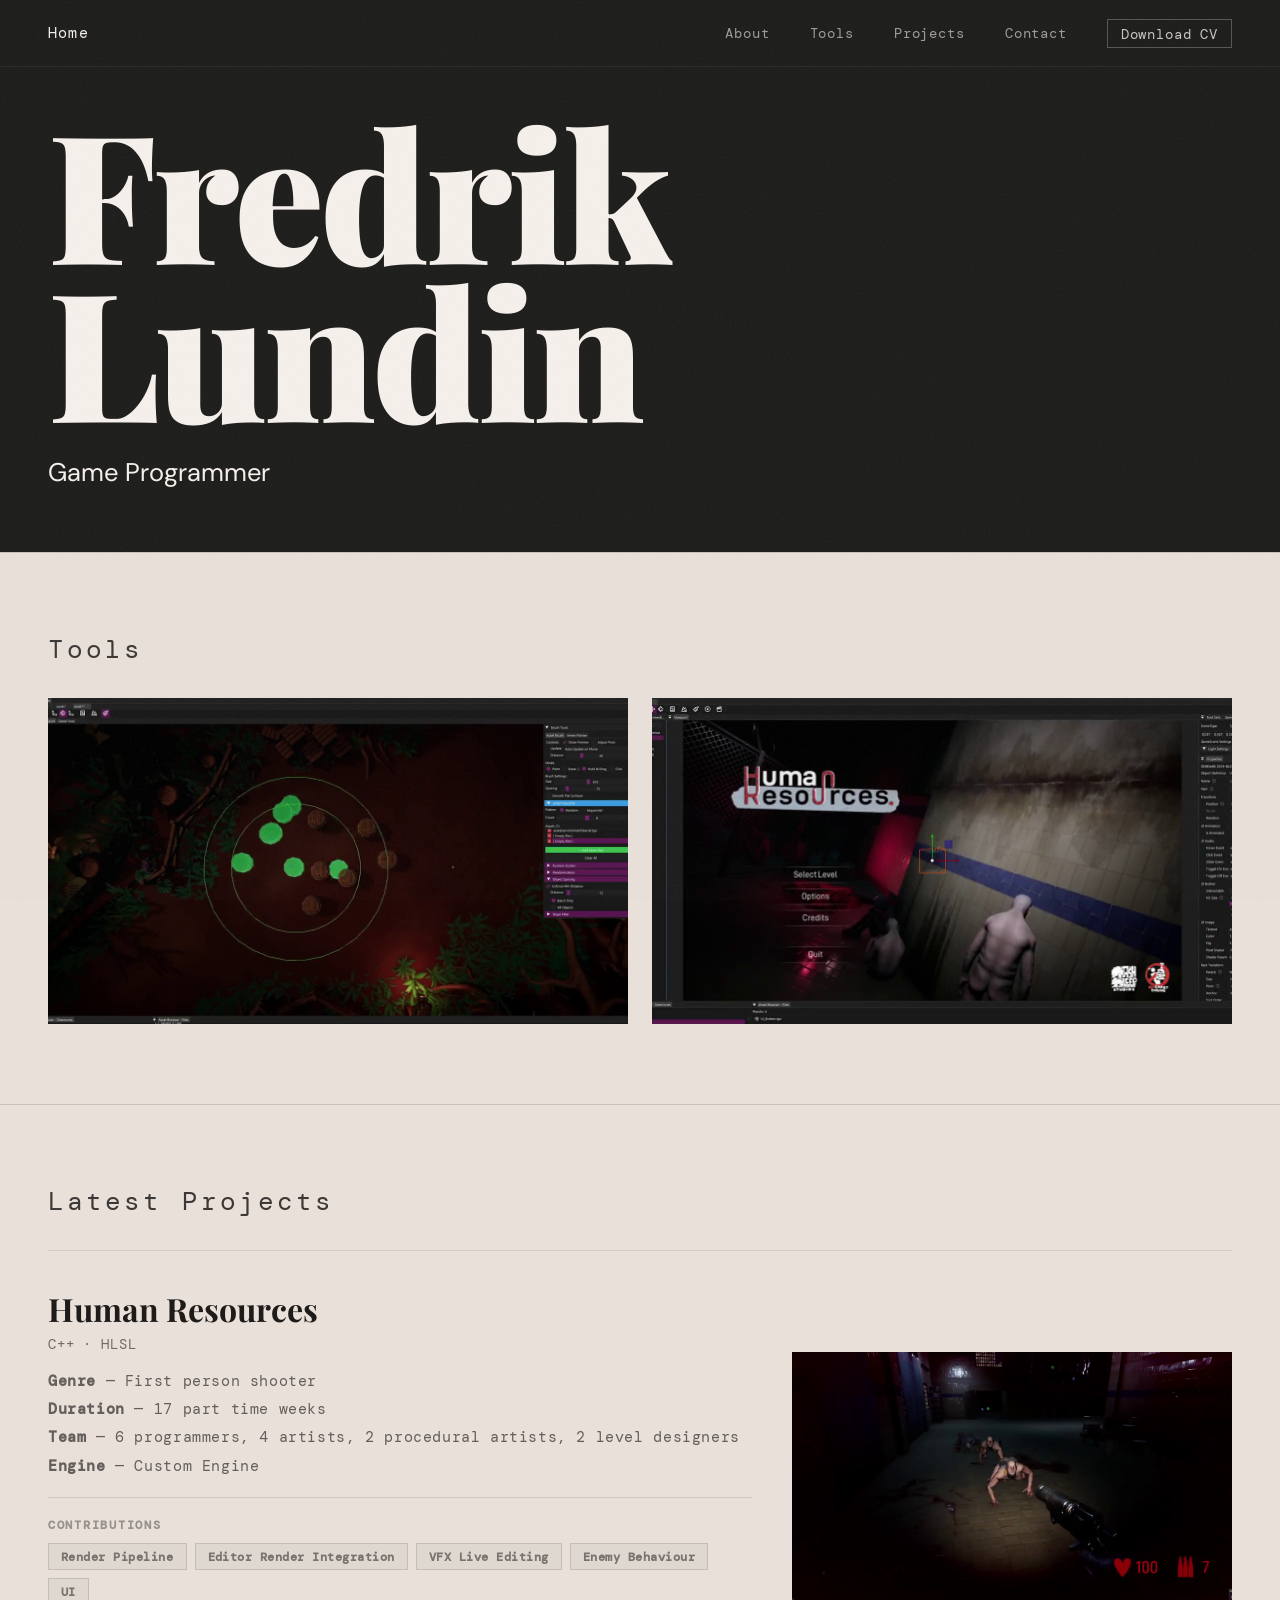
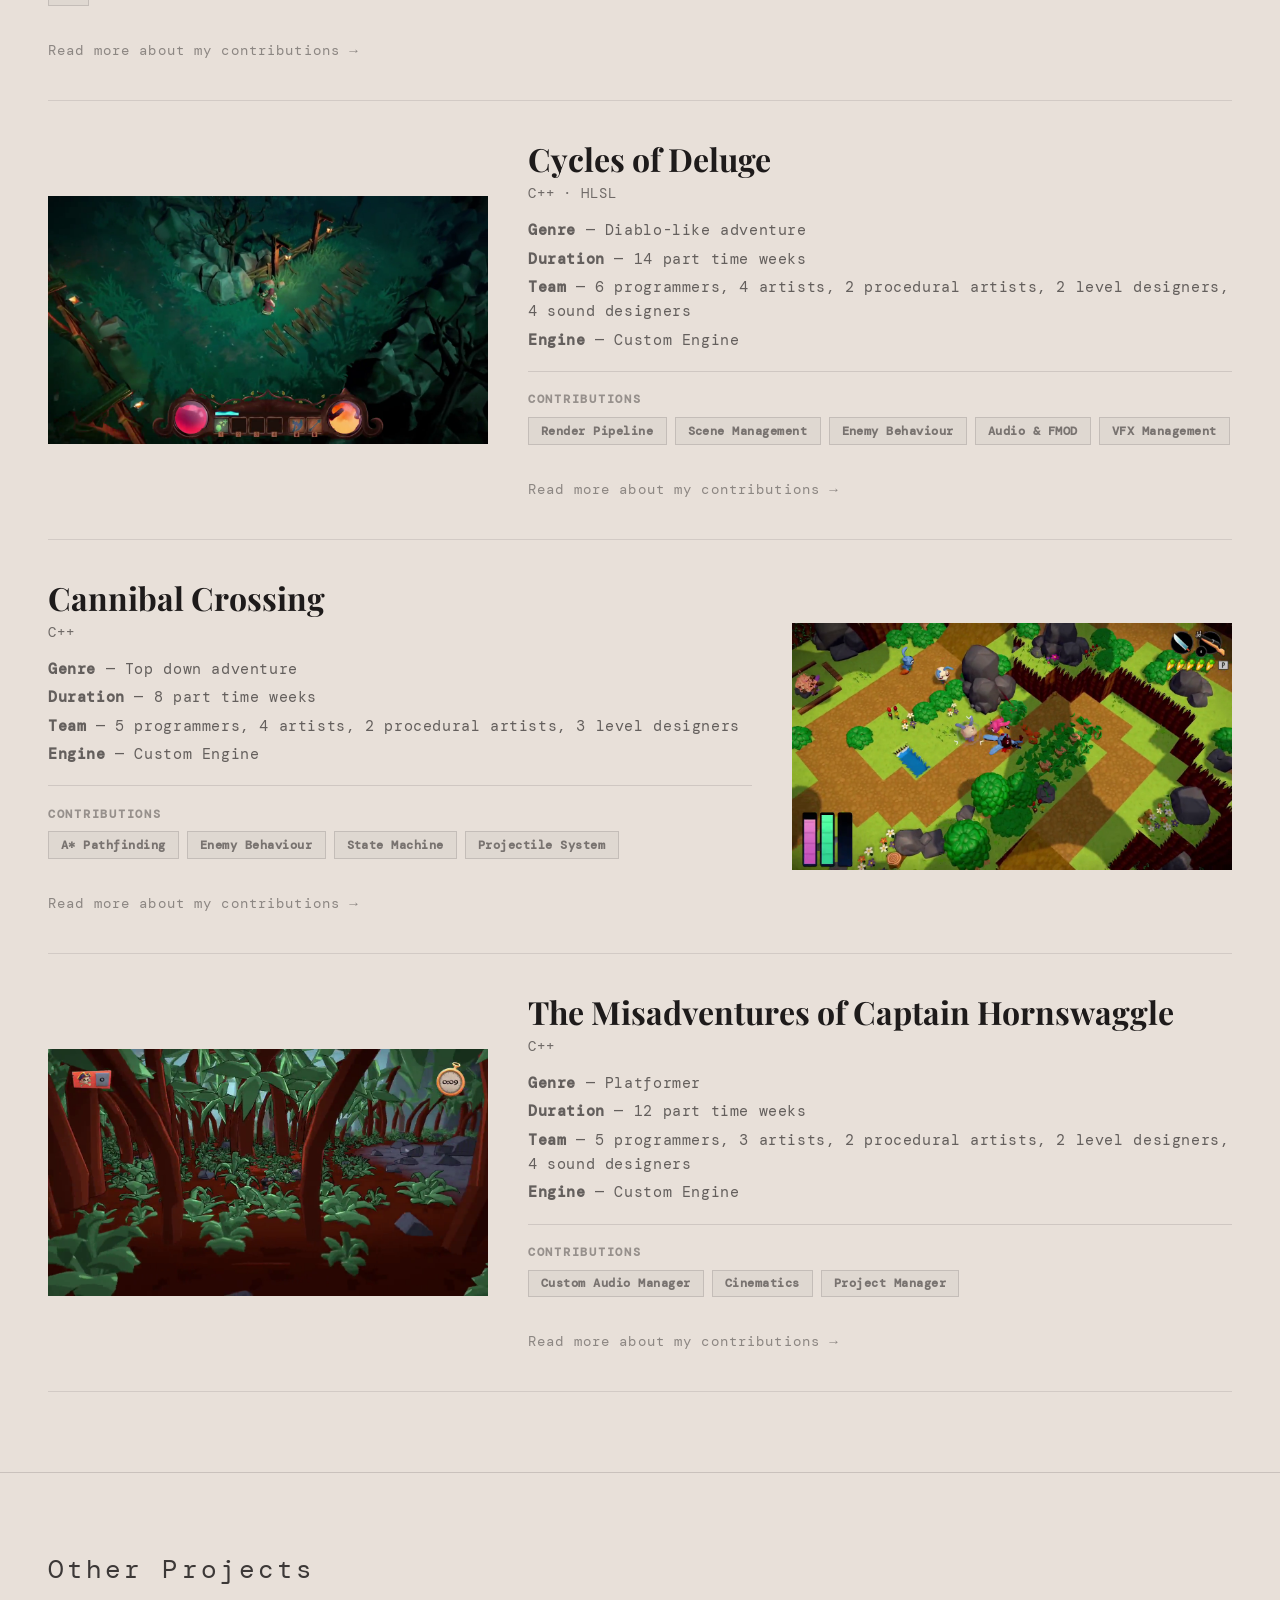
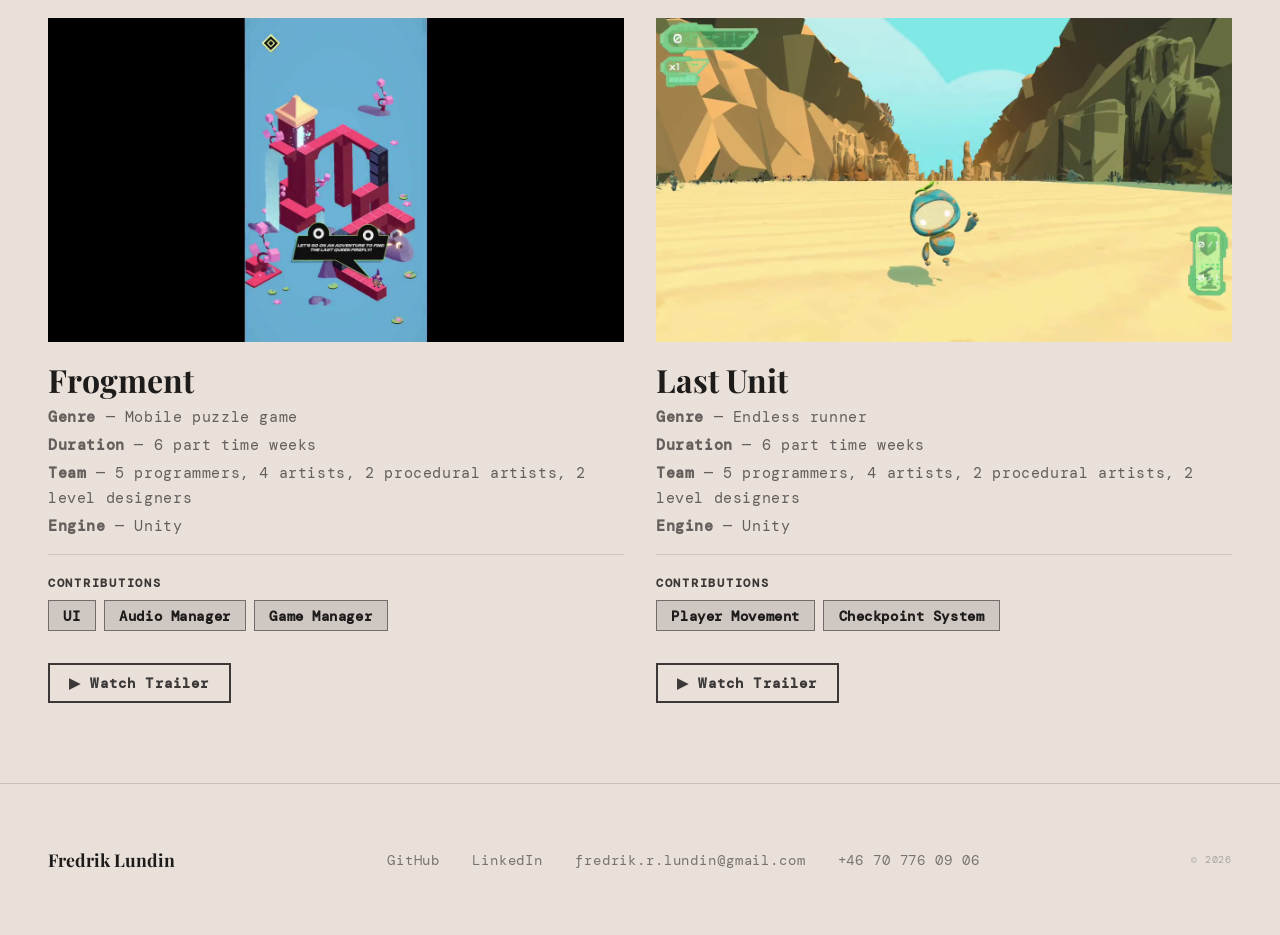
==== commit ff9f90df: "switched out the play trailer style for the home page" ====
--- a/index.html
+++ b/index.html
@@ -190,7 +190,7 @@
             <span class="project-contribution-pill">Game Manager</span>
           </div>
         </div>
-        <a class="proj-trailer-btn" href="https://www.youtube.com/watch?v=N28Ncb6aeAU" target="_blank" style="margin-top:1rem;">▶ Watch Trailer</a>
+        <a class="proj-trailer-btn-light" href="https://www.youtube.com/watch?v=N28Ncb6aeAU" target="_blank" style="margin-top:1rem;">▶ Watch Trailer</a>
       </div>
     </div>
 
@@ -213,7 +213,7 @@
             <span class="project-contribution-pill">Checkpoint System</span>
           </div>
         </div>
-        <a class="proj-trailer-btn" href="https://www.youtube.com/watch?v=H7prHAjjANI" target="_blank" style="margin-top:1rem;">▶ Watch Trailer</a>
+        <a class="proj-trailer-btn-light" href="https://www.youtube.com/watch?v=H7prHAjjANI" target="_blank" style="margin-top:1rem;">▶ Watch Trailer</a>
       </div>
     </div>
 
--- a/styles.css
+++ b/styles.css
@@ -1122,6 +1122,27 @@
   font-weight: 900; color: var(--cream); line-height: 1;
   text-shadow: 0 2px 20px rgba(0,0,0,0.5); margin-bottom: 1rem;
 }
+.proj-trailer-btn-light {
+  display: inline-flex;
+  align-items: center;
+  gap: 0.5rem;
+  font-family: var(--mono);
+  font-size: 0.9rem;
+  font-weight: 700;
+  letter-spacing: 0.08em;
+  color: var(--fg);
+  border: 2px solid var(--fg);
+  padding: 0.55rem 1.2rem;
+  text-decoration: none;
+  transition: background 0.2s, color 0.2s;
+  opacity: 0.85;
+}
+.proj-trailer-btn-light:hover {
+  background: var(--fg);
+  color: var(--cream);
+  opacity: 1;
+}
+
 .proj-trailer-btn {
   display: inline-flex; align-items: center; gap: 0.5rem;
   font-family: var(--mono); font-size: 0.75rem; letter-spacing: 0.1em;
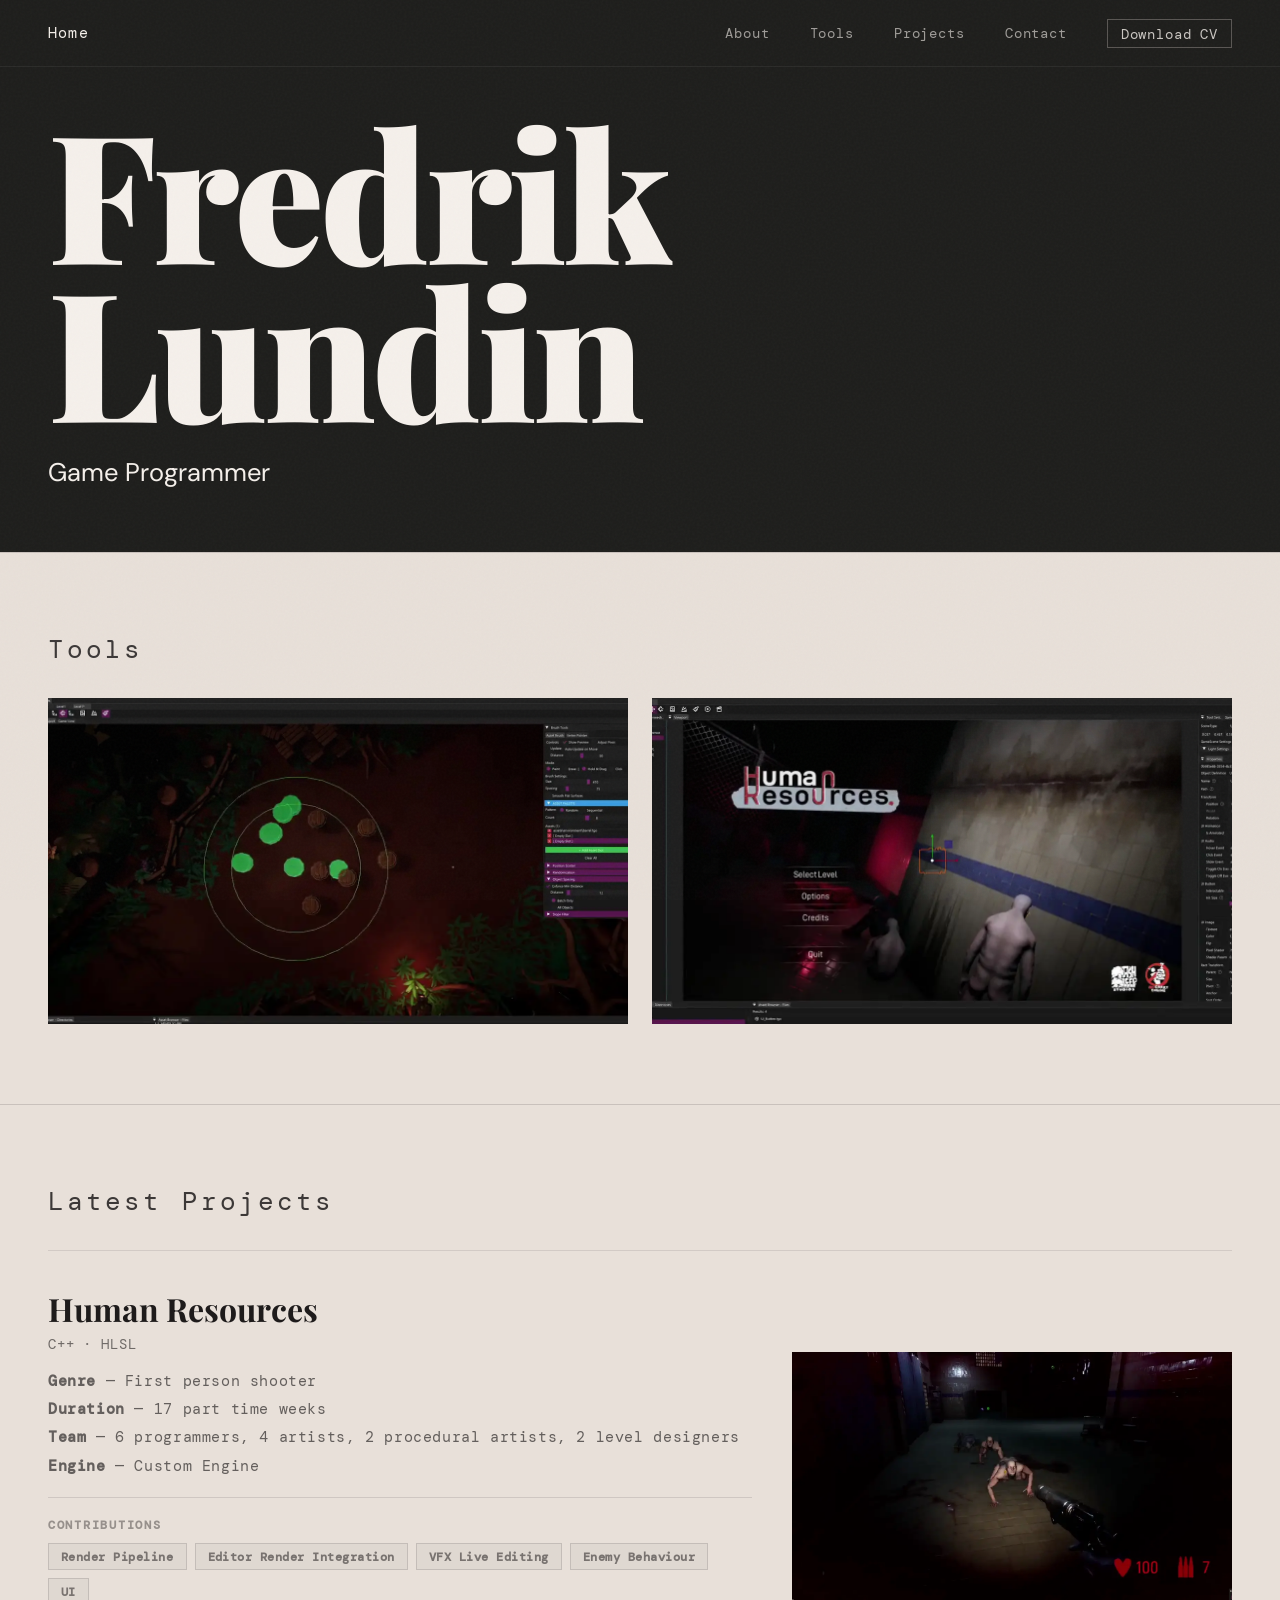
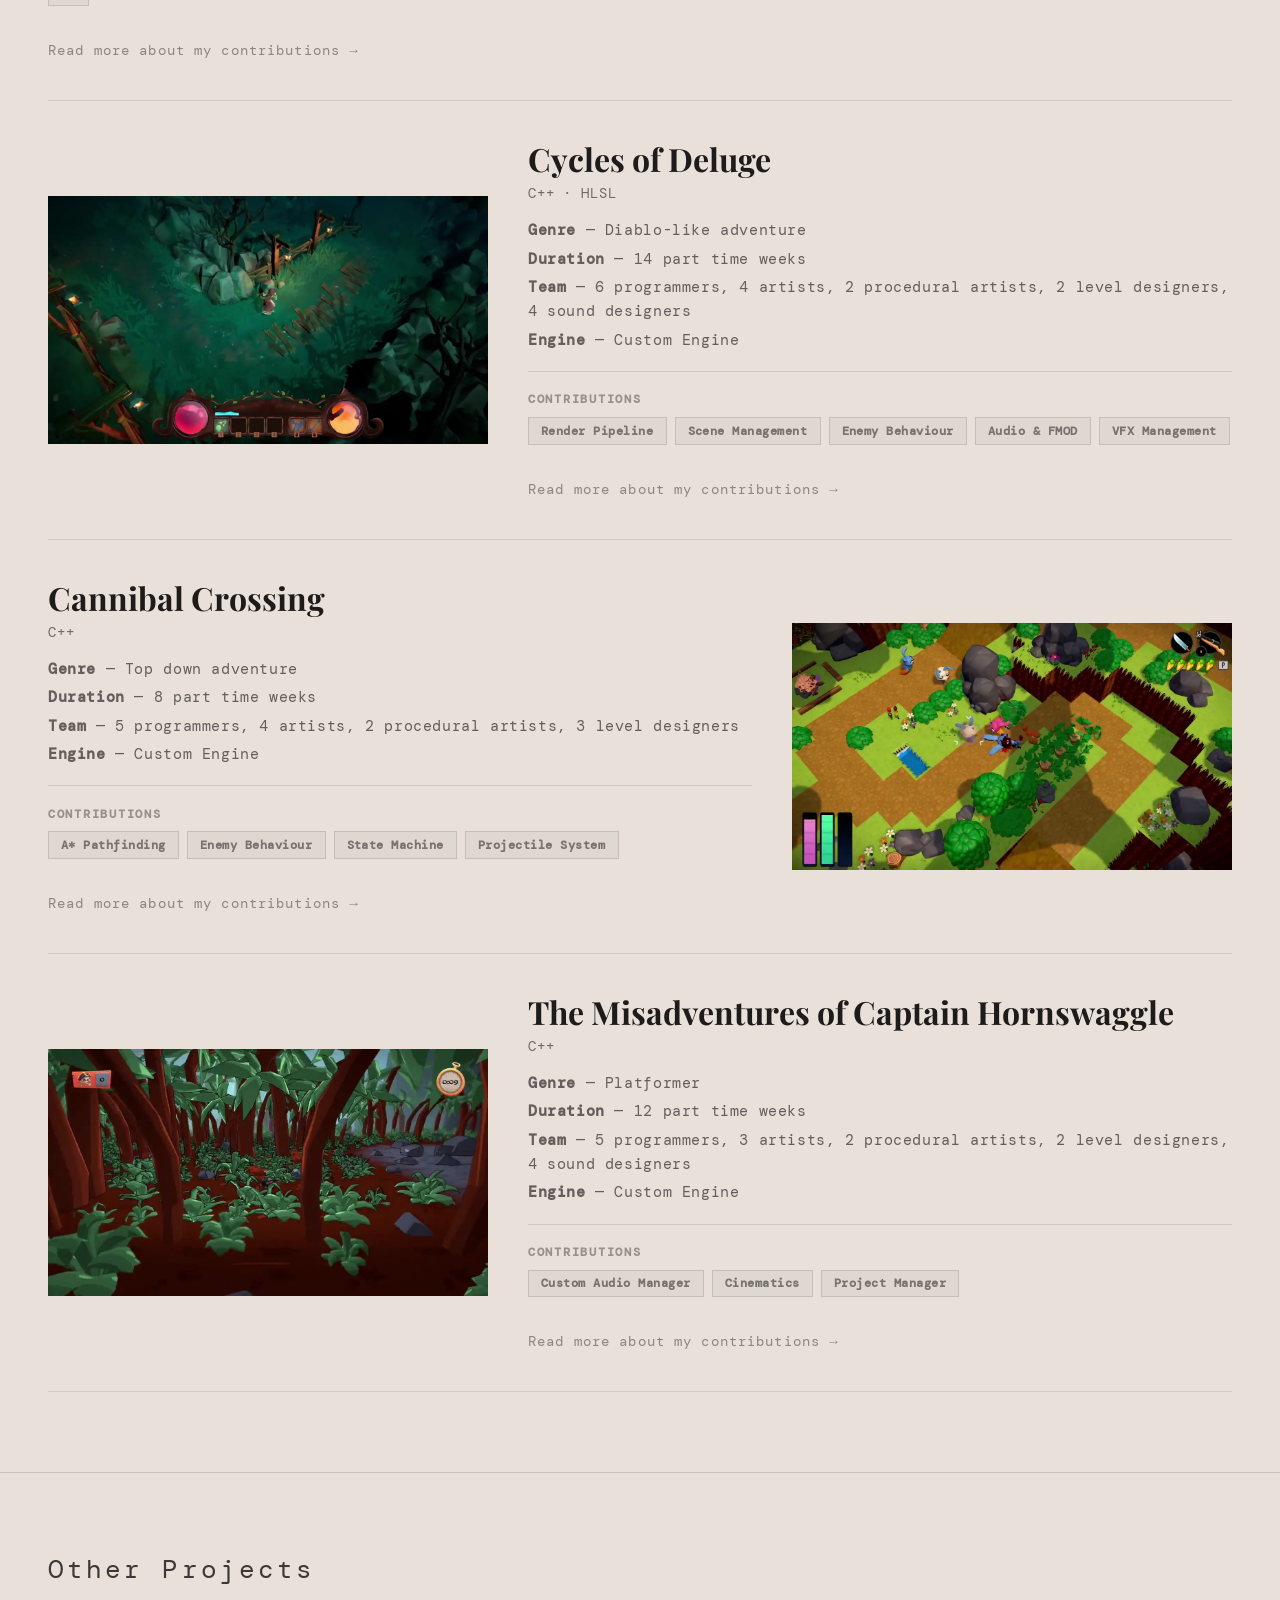
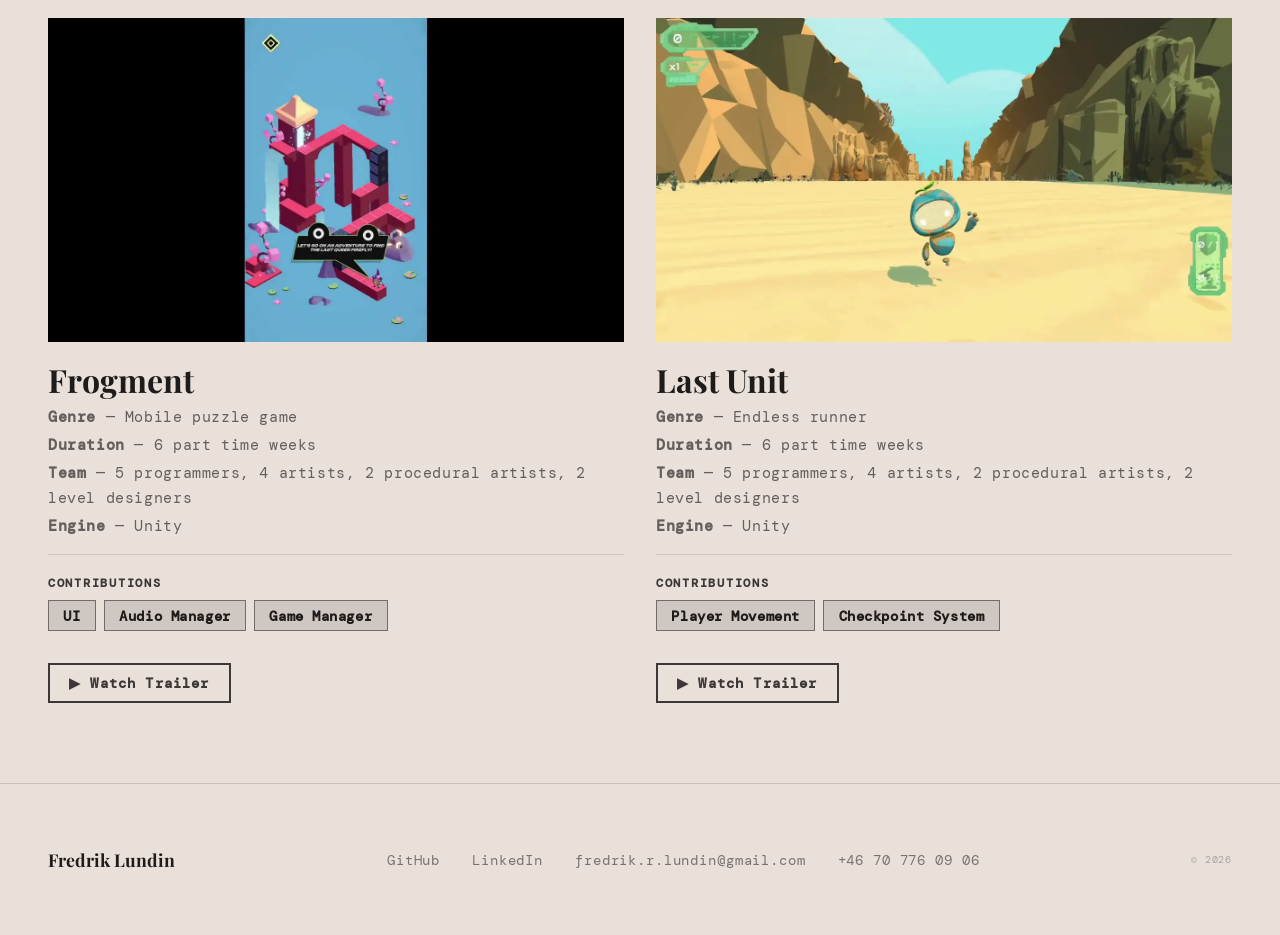
==== commit caf1d080: "replaced png with webp" ====
--- a/index.html
+++ b/index.html
@@ -30,7 +30,7 @@
   <div class="tools-grid">
 
     <a class="tool-card" href="tool-assetbrush.html">
-      <video muted loop playsinline preload="none" data-src="videos/AssetbrushWeb.mp4" poster="images/assetbrushimages/objectspaceingthumbnail.png" style="width:100%;height:100%;object-fit:cover;display:block;"></video>
+      <video muted loop playsinline preload="none" data-src="videos/AssetbrushWeb.mp4" poster="images/assetbrushimages/objectspaceingthumbnail.webp" style="width:100%;height:100%;object-fit:cover;display:block;"></video>
       <div class="tool-card-overlay">
         <span class="tool-card-name">Asset Brush</span>
         <span class="tool-card-sub">Designer facing tool, custom engine</span>
@@ -41,7 +41,7 @@
     </a>
 
     <a class="tool-card" href="tool-editor.html">
-      <video muted loop playsinline preload="none" data-src="videos/EditorWeb.mp4" poster="images/UIeditorimages/uiEssentialsthumbnail.png" style="width:100%;height:100%;object-fit:cover;position:absolute;inset:0;"></video>
+      <video muted loop playsinline preload="none" data-src="videos/EditorWeb.mp4" poster="images/UIeditorimages/uiEssentialsthumbnail.webp" style="width:100%;height:100%;object-fit:cover;position:absolute;inset:0;"></video>
       <div class="tool-card-overlay">
         <span class="tool-card-name">UI Editor with Animator</span>
         <span class="tool-card-sub">Designer facing tool, custom engine</span>
@@ -60,7 +60,7 @@
 
   <div class="project-row" onclick="location.href='project-hr.html'" style="cursor:pointer;">
     <div class="project-thumb">
-      <div class="project-thumb-inner"><video muted loop playsinline preload="none" data-src="videos/HumanResourcesWeb.mp4" poster="images/HRthumbnailImage.png" style="width:100%;height:100%;object-fit:cover;display:block;position:absolute;inset:0;"></video></div>
+      <div class="project-thumb-inner"><video muted loop playsinline preload="none" data-src="videos/HumanResourcesWeb.mp4" poster="images/HRthumbnailImage.webp" style="width:100%;height:100%;object-fit:cover;display:block;position:absolute;inset:0;"></video></div>
     </div>
     <div class="project-info">
       <span class="project-title">Human Resources</span>
@@ -87,7 +87,7 @@
 
   <div class="project-row" onclick="location.href='project-cycles.html'" style="cursor:pointer;">
     <div class="project-thumb">
-      <div class="project-thumb-inner"><video muted loop playsinline preload="none" data-src="videos/CyclesWeb.mp4" poster="images/CyclesthumbnailImage.png" style="width:100%;height:100%;object-fit:cover;display:block;position:absolute;inset:0;"></video></div>
+      <div class="project-thumb-inner"><video muted loop playsinline preload="none" data-src="videos/CyclesWeb.mp4" poster="images/CyclesthumbnailImage.webp" style="width:100%;height:100%;object-fit:cover;display:block;position:absolute;inset:0;"></video></div>
     </div>
     <div class="project-info">
       <span class="project-title">Cycles of Deluge</span>
@@ -114,7 +114,7 @@
 
   <div class="project-row" onclick="location.href='project-cannibal.html'" style="cursor:pointer;">
     <div class="project-thumb">
-      <div class="project-thumb-inner"><video muted loop playsinline preload="none" data-src="videos/CannibalcrossingWeb.mp4" poster="images/CannibalthumbnailImage.png" style="width:100%;height:100%;object-fit:cover;display:block;position:absolute;inset:0;"></video></div>
+      <div class="project-thumb-inner"><video muted loop playsinline preload="none" data-src="videos/CannibalcrossingWeb.mp4" poster="images/CannibalthumbnailImage.webp" style="width:100%;height:100%;object-fit:cover;display:block;position:absolute;inset:0;"></video></div>
     </div>
     <div class="project-info">
       <span class="project-title">Cannibal Crossing</span>
@@ -140,7 +140,7 @@
 
   <div class="project-row" onclick="location.href='project-hornswaggle.html'" style="cursor:pointer;">
     <div class="project-thumb">
-      <div class="project-thumb-inner"><video muted loop playsinline preload="none" data-src="videos/HornswaggleWeb.mp4" poster="images/hornswagllethumbnailimage.png" style="width:100%;height:100%;object-fit:cover;display:block;position:absolute;inset:0;"></video></div>
+      <div class="project-thumb-inner"><video muted loop playsinline preload="none" data-src="videos/HornswaggleWeb.mp4" poster="images/hornswagllethumbnailimage.webp" style="width:100%;height:100%;object-fit:cover;display:block;position:absolute;inset:0;"></video></div>
     </div>
     <div class="project-info">
       <span class="project-title">The Misadventures of Captain Hornswaggle</span>
@@ -172,7 +172,7 @@
 
     <div class="other-project-card">
       <div class="other-project-thumb">
-        <video muted loop playsinline preload="none" data-src="videos/FrogmentnoncroppedWeb.mp4" poster="images/Frogmentthumbnailimage.png" style="width:100%;height:100%;object-fit:cover;display:block;position:absolute;inset:0;"></video>
+        <video muted loop playsinline preload="none" data-src="videos/FrogmentnoncroppedWeb.mp4" poster="images/Frogmentthumbnailimage.webp" style="width:100%;height:100%;object-fit:cover;display:block;position:absolute;inset:0;"></video>
       </div>
       <div class="other-project-info">
         <span class="project-title">Frogment</span>
@@ -196,7 +196,7 @@
 
     <div class="other-project-card">
       <div class="other-project-thumb">
-        <video muted loop playsinline preload="none" data-src="videos/LastunitWeb.mp4" poster="images/lastunitthumbnailimage.png" style="width:100%;height:100%;object-fit:cover;display:block;position:absolute;inset:0;"></video>
+        <video muted loop playsinline preload="none" data-src="videos/LastunitWeb.mp4" poster="images/lastunitthumbnailimage.webp" style="width:100%;height:100%;object-fit:cover;display:block;position:absolute;inset:0;"></video>
       </div>
       <div class="other-project-info">
         <span class="project-title">Last Unit</span>
--- a/styles.css
+++ b/styles.css
@@ -693,18 +693,19 @@
 
 .tp-code-toggle {
   font-family: var(--mono);
-  font-size: 0.85rem;
+  font-size: 0.88rem;
+  font-weight: 700;
   letter-spacing: 0.1em;
   color: var(--fg);
-  background: none;
-  border: 1px solid rgba(26,17,24,0.25);
-  padding: 0.5rem 1.1rem;
+  background: rgba(26,17,24,0.07);
+  border: 1px solid rgba(26,17,24,0.35);
+  padding: 0.6rem 1.3rem;
   cursor: pointer;
-  opacity: 0.55;
-  transition: opacity 0.2s, border-color 0.2s;
-}
-.tp-code-toggle:hover { opacity: 1; }
-.tp-code-toggle.open { opacity: 1; border-color: var(--accent); color: var(--accent); }
+  opacity: 0.85;
+  transition: opacity 0.2s, border-color 0.2s, background 0.2s;
+}
+.tp-code-toggle:hover { opacity: 1; border-color: var(--fg); background: rgba(26,17,24,0.12); }
+.tp-code-toggle.open { opacity: 1; border-color: var(--accent); color: var(--accent); background: rgba(26,17,24,0.05); }
 
 .tp-code-block {
   background: #1e1b1b;
@@ -898,206 +899,60 @@
 .tp-overlay-code pre .cmt { color: #75715e; font-style: italic; }
 .tp-overlay-code pre .num { color: #fd971f; }
 
-/* LIGHTBOX */
-.tp-lightbox {
+/* VIDEO POPUP */
+.video-popup {
   display: flex;
   position: fixed;
   inset: 0;
   z-index: 999;
-  background: rgba(10,9,9,0.92);
+  background: rgba(10,9,9,0.88);
   align-items: center;
   justify-content: center;
   padding: 2rem;
-  backdrop-filter: blur(4px);
+  backdrop-filter: blur(6px);
   opacity: 0;
   pointer-events: none;
   transition: opacity 0.25s ease;
   visibility: hidden;
 }
 
-.tp-lightbox.open {
+.video-popup.open {
   opacity: 1;
   pointer-events: all;
   visibility: visible;
 }
 
-.tp-lightbox-inner {
-  width: 100%;
-  max-width: 1200px;
-  background: #161414;
-  display: flex;
-  flex-direction: column;
-  max-height: 90vh;
-  overflow: hidden;
-  animation: lbSlideUp 0.3s ease forwards;
-}
-
-.tp-lightbox-body {
-  display: flex;
-  flex-direction: column;
-  flex: 1;
-  overflow: auto;
-  min-height: 0;
-}
-
-.tp-lightbox-video {
-  background: #000;
+.video-popup-inner {
   position: relative;
   width: 100%;
+  max-width: 1300px;
+}
+
+.video-popup-inner video {
+  width: 100%;
   aspect-ratio: 16/9;
-  flex-shrink: 0;
-}
-
-.tp-lightbox-slide {
-  display: none;
-  width: 100%;
-  height: 100%;
+  display: block;
+  background: #000;
+}
+
+.video-popup-close {
   position: absolute;
-  inset: 0;
-}
-.tp-lightbox-slide.active { display: block; }
-
-.tp-lightbox-slide video,
-.tp-lightbox-slide iframe {
-  width: 100%;
-  height: 100%;
-  object-fit: contain;
-}
-
-.tp-lightbox-slide .tp-video-placeholder {
-  width: 100%;
-  height: 100%;
-  background: #111;
-  color: rgba(245,240,235,0.2);
-  position: absolute;
-  inset: 0;
-  display: flex;
-  align-items: center;
-  justify-content: center;
-  font-family: var(--mono);
-  font-size: 0.65rem;
-  letter-spacing: 0.15em;
-}
-
-.tp-lightbox-code {
-  background: #1a1818;
-  border-top: 1px solid rgba(245,240,235,0.06);
-  display: flex;
-  flex-direction: column;
-  flex-shrink: 0;
-}
-
-.tp-lightbox-code-header {
-  padding: 0.7rem 1.5rem;
-  border-bottom: 1px solid rgba(245,240,235,0.06);
-  font-family: var(--mono);
-  font-size: 0.68rem;
-  letter-spacing: 0.15em;
-  color: var(--accent);
-  flex-shrink: 0;
-}
-
-.tp-lightbox-code-body {
-  padding: 1.2rem 1.5rem;
-  max-height: 220px;
-  overflow: auto;
-}
-
-.tp-lightbox-code-slide { display: none; }
-.tp-lightbox-code-slide.active { display: block; }
-
-.tp-lightbox-code-slide pre {
+  top: -2.5rem;
+  right: 0;
   font-family: var(--mono);
   font-size: 0.8rem;
-  line-height: 1.8;
-  color: #f8f8f2;
-  white-space: pre;
-  overflow-x: auto;
-}
-
-.tp-lightbox-code-slide pre .kw  { color: #ae81ff; }
-.tp-lightbox-code-slide pre .fn  { color: #a6e22e; }
-.tp-lightbox-code-slide pre .str { color: #e6db74; }
-.tp-lightbox-code-slide pre .cmt { color: #75715e; font-style: italic; }
-.tp-lightbox-code-slide pre .num { color: #fd971f; }
-
-.tp-lightbox-footer {
-  padding: 0.8rem 1.5rem;
-  border-top: 1px solid rgba(245,240,235,0.06);
-  flex-shrink: 0;
-}
-
-.tp-lightbox-desc {
-  font-family: var(--sans);
-  font-size: 0.85rem;
-  line-height: 1.7;
-  color: rgba(245,240,235,0.5);
-}
-
-.tp-lightbox-header {
-  display: flex;
-  align-items: center;
-  justify-content: space-between;
-  padding: 1rem 1.5rem;
-  border-bottom: 1px solid rgba(245,240,235,0.08);
-  flex-shrink: 0;
-}
-
-.tp-lightbox-title {
-  font-family: var(--serif);
-  font-size: 1.2rem;
-  font-weight: 700;
-  color: var(--cream);
-}
-
-.tp-lightbox-nav {
-  display: flex;
-  align-items: center;
-  gap: 0.8rem;
-}
-
-.tp-lightbox-arrow {
-  font-family: var(--mono);
-  font-size: 1rem;
+  letter-spacing: 0.08em;
   background: none;
-  border: 1px solid rgba(245,240,235,0.2);
-  color: #f8f8f2;
-  width: 36px;
-  height: 36px;
-  cursor: pointer;
-  display: flex;
-  align-items: center;
-  justify-content: center;
-  transition: all 0.2s;
-}
-.tp-lightbox-arrow:hover { border-color: #f8f8f2; color: var(--cream); }
-
-.tp-lightbox-counter {
-  font-family: var(--mono);
-  font-size: 0.78rem;
-  color: rgba(245,240,235,0.35);
-  letter-spacing: 0.1em;
-  min-width: 40px;
-  text-align: center;
-}
-
-.tp-lightbox-close {
-  font-family: var(--mono);
-  font-size: 0.8rem;
-  background: none;
-  border: 1px solid rgba(245,240,235,0.2);
-  color: rgba(245,240,235,0.5);
-  padding: 0.4rem 0.9rem;
+  border: 1px solid rgba(245,240,235,0.3);
+  color: rgba(245,240,235,0.6);
+  padding: 0.35rem 0.9rem;
   cursor: pointer;
   transition: all 0.2s;
-  letter-spacing: 0.08em;
-}
-.tp-lightbox-close:hover { border-color: #f8f8f2; color: var(--cream); }
-
-@keyframes lbSlideUp {
-  from { transform: translateY(16px); opacity: 0; }
-  to   { transform: translateY(0);    opacity: 1; }
-}
+}
+.video-popup-close:hover { border-color: #f8f8f2; color: var(--cream); }
+
+/* Click cursor on clickable videos and carousel tracks */
+.tp-carousel-track { cursor: pointer; }
 
 /* PROJECT PAGES */
 .proj-page { padding-top: 6rem; padding-bottom: 6rem; }
@@ -1371,10 +1226,37 @@
   .proj-meta-bar, .proj-intro, .proj-contributions, .proj-section-label { padding-left: 1.2rem; padding-right: 1.2rem; }
   .proj-hero-overlay { padding: 1.5rem 1.2rem; }
   .proj-compare { grid-template-columns: 1fr; }
+
+  /* Tool page mobile */
+  .tp-intro { padding: 1.5rem 1.2rem; }
+  .tp-desc { font-size: 0.95rem; }
+  .tp-section { padding: 2rem 1.2rem; }
+  .tp-row, .tp-row-reverse {
+    grid-template-columns: 1fr;
+    gap: 1.5rem;
+  }
+  .tp-row-reverse .tp-carousel { order: 0; }
+  .tp-row-reverse .tp-row-info  { order: 1; }
+  .tp-feature-title { font-size: 1.4rem; }
+  .tp-code-overlay { display: none; }
+  .tp-carousel-codes { display: none; }
+  .tp-contribution-border { padding: 1.5rem 1.2rem; }
+  .chal-title { font-size: 1.4rem; text-align: left; }
+  .proj-contribution-border { padding: 1.5rem 1.2rem; }
+  .proj-twocol, .proj-twocol.has-video { grid-template-columns: 1fr; gap: 1.2rem; }
 }
 
 @media (max-width: 900px) {
   .proj-twocol, .proj-twocol.has-video { grid-template-columns: 1fr; gap: 1.5rem; }
   .proj-twocol-reverse { direction: ltr; }
   .proj-contribution-border { padding: 2rem 1.2rem; }
-}
+
+  /* Tool page tablet */
+  .tp-row, .tp-row-reverse {
+    grid-template-columns: 1fr;
+    gap: 2rem;
+  }
+  .tp-row-reverse .tp-carousel { order: 0; }
+  .tp-row-reverse .tp-row-info  { order: 1; }
+  .tp-code-overlay { display: none; }
+}
